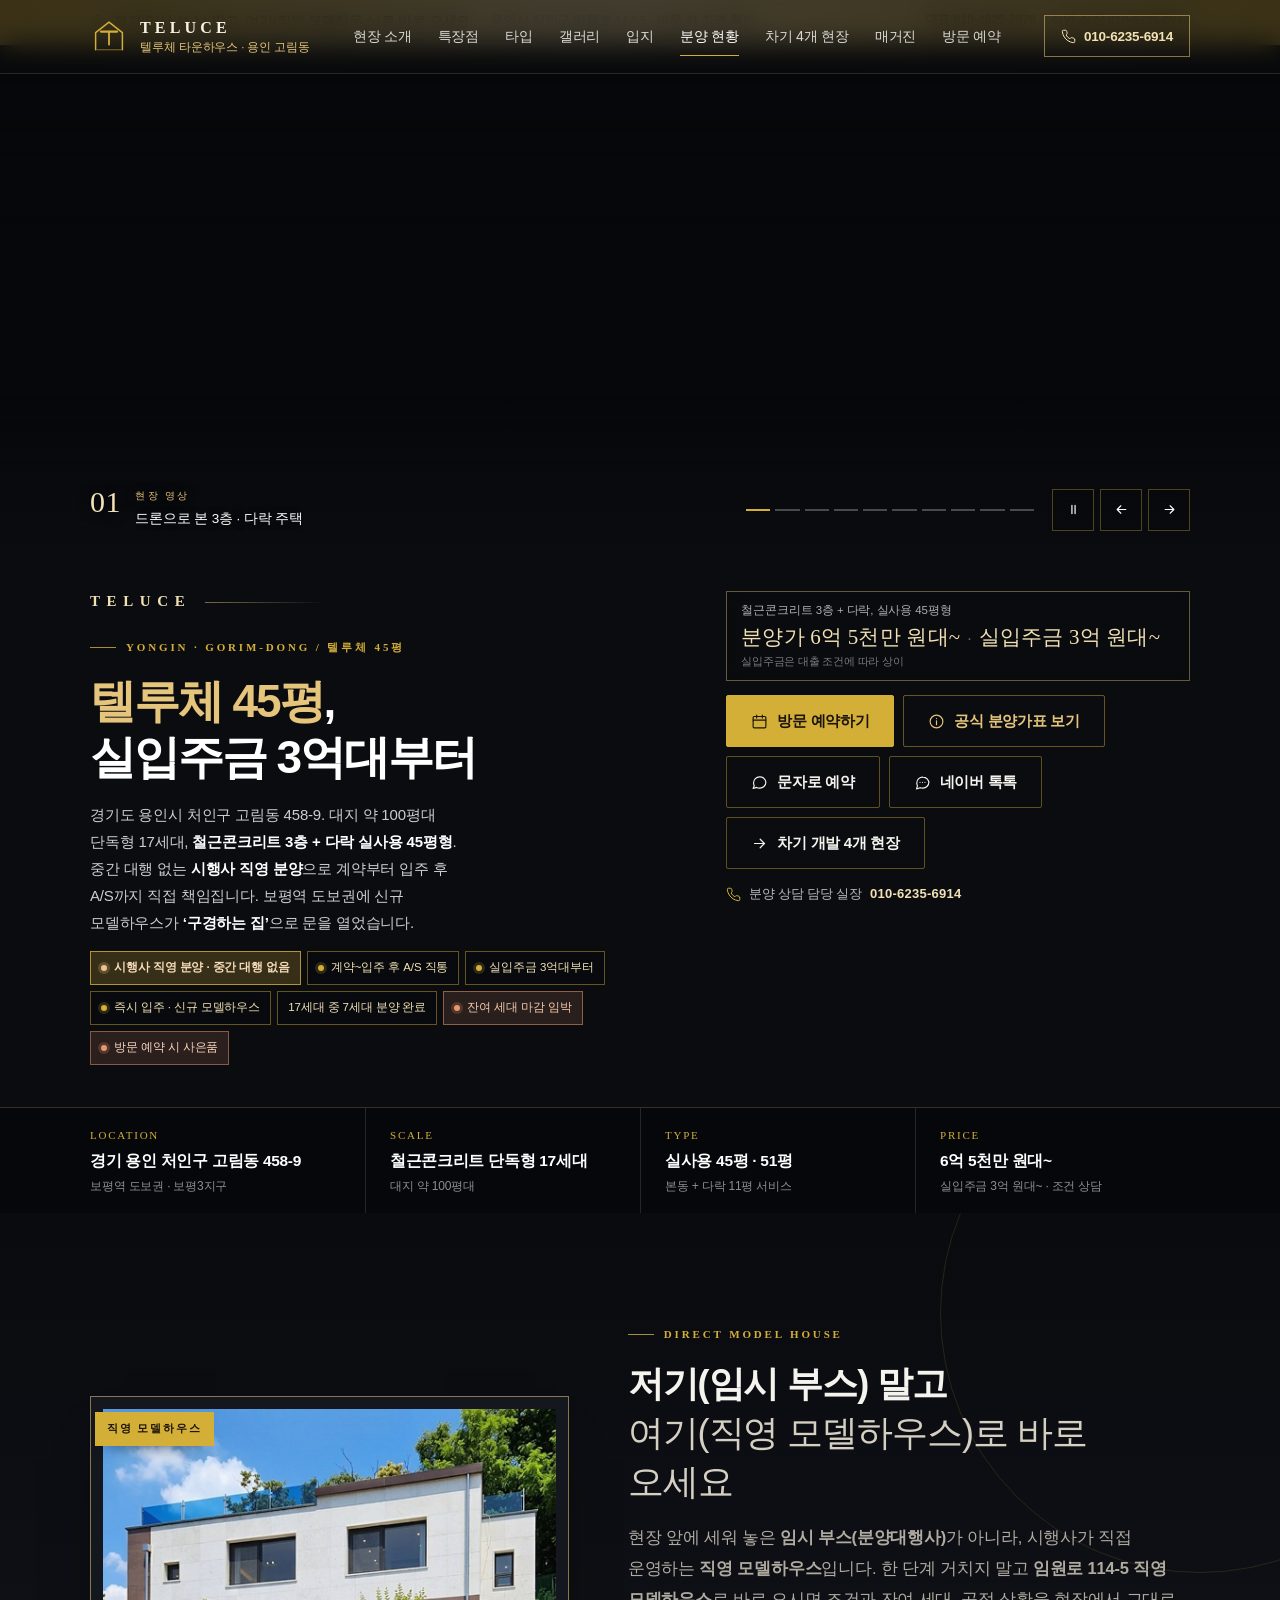
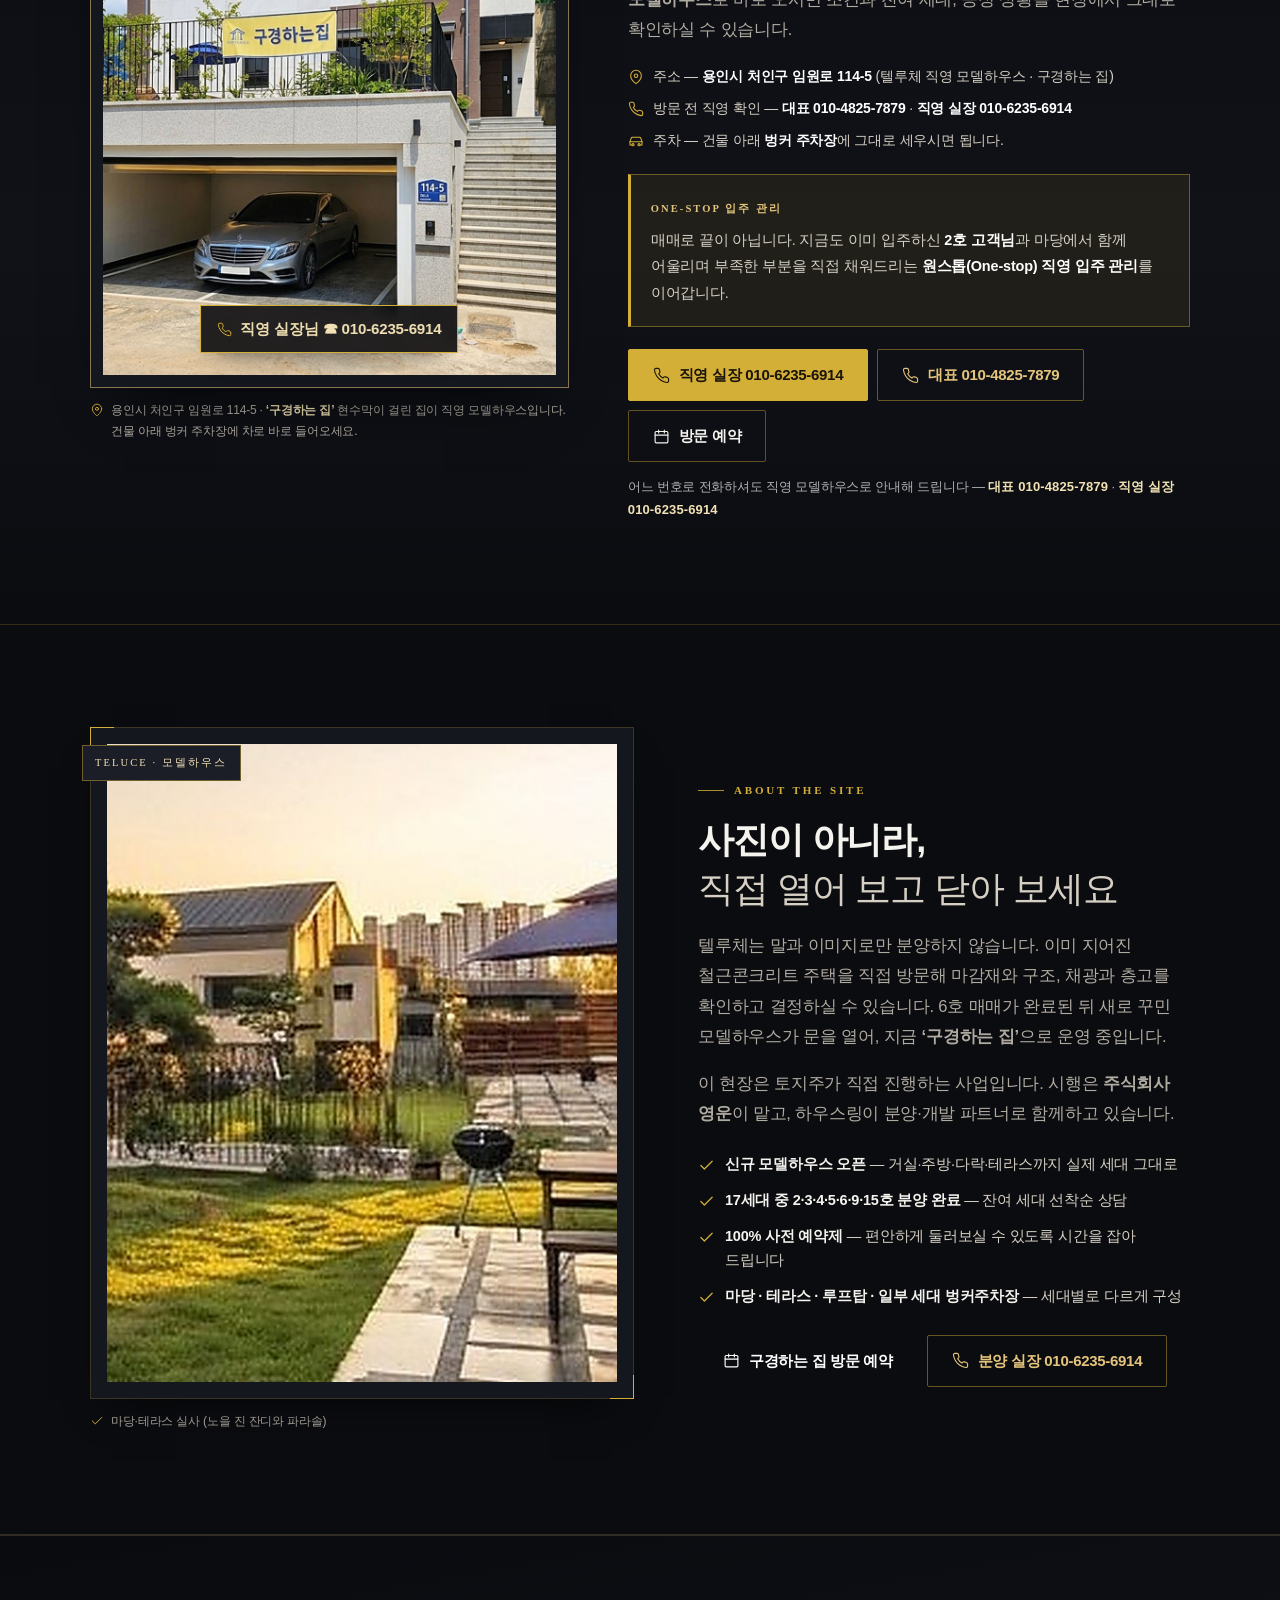
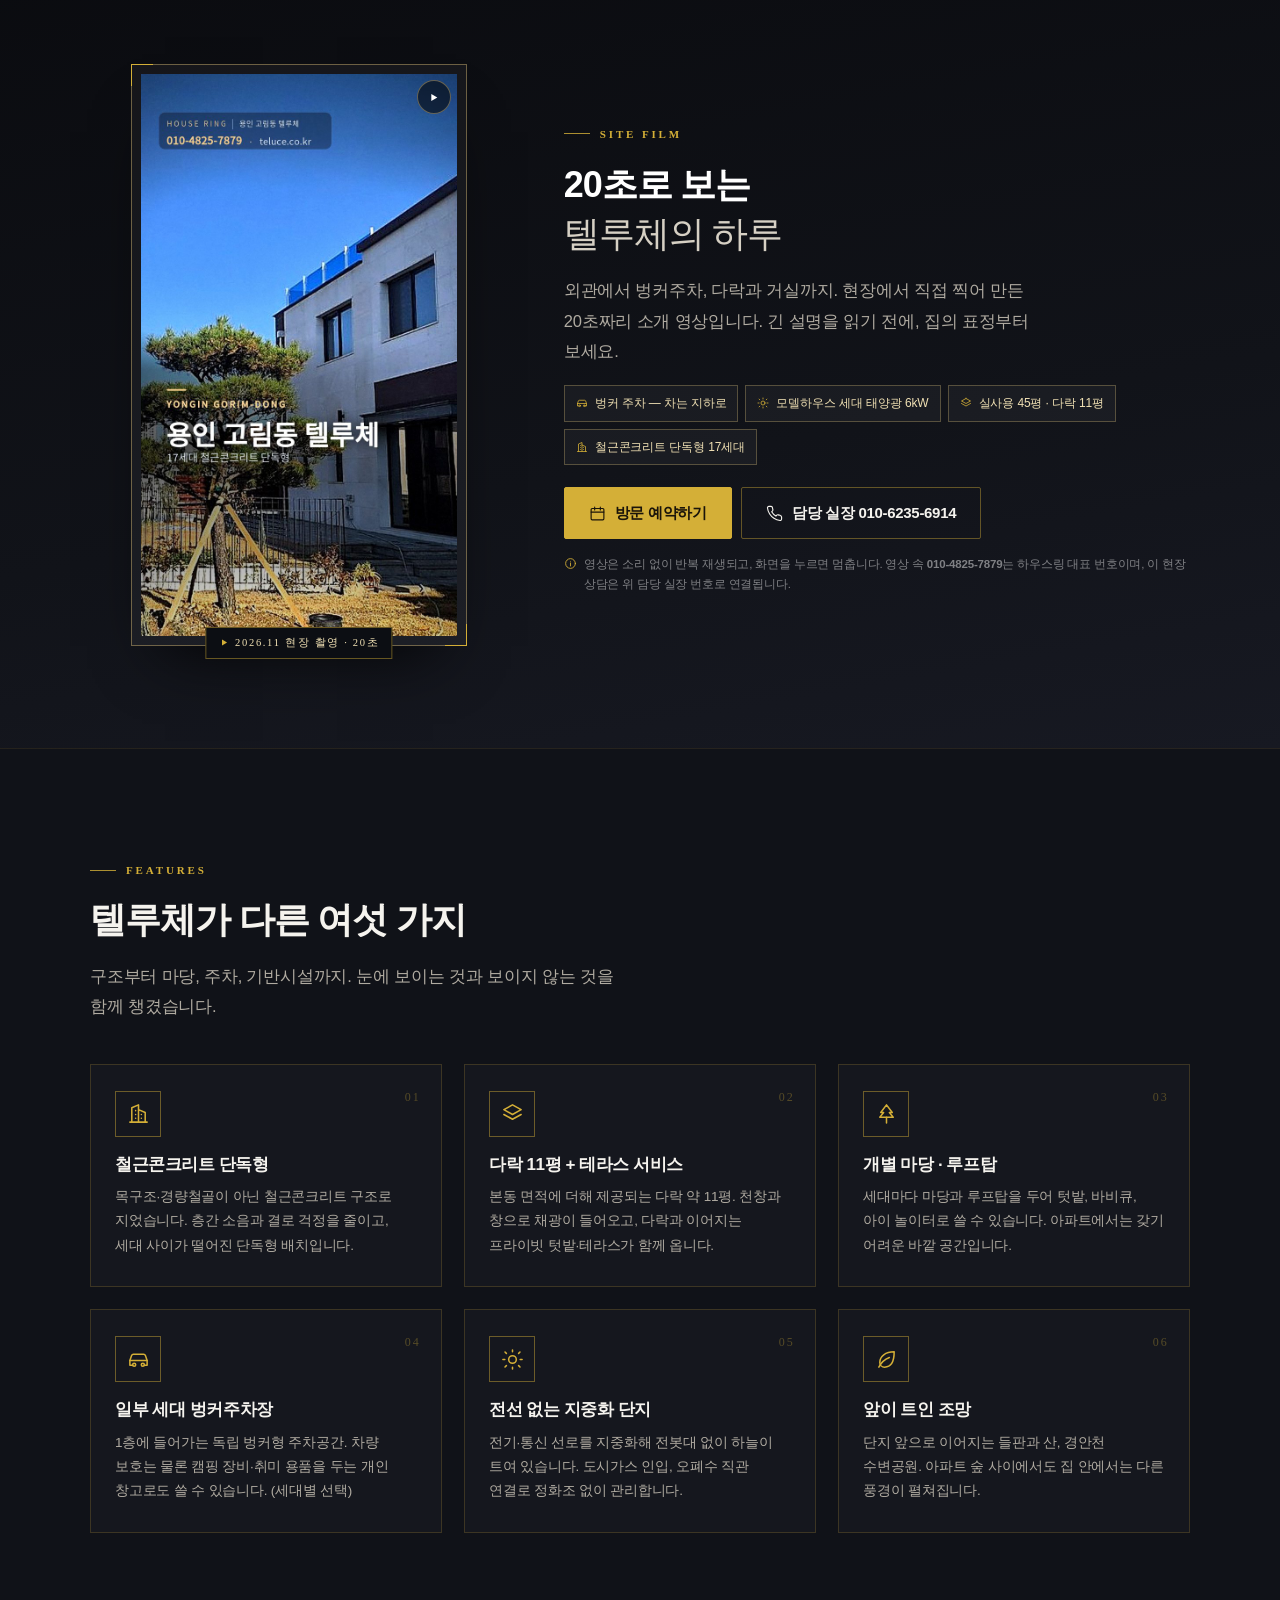
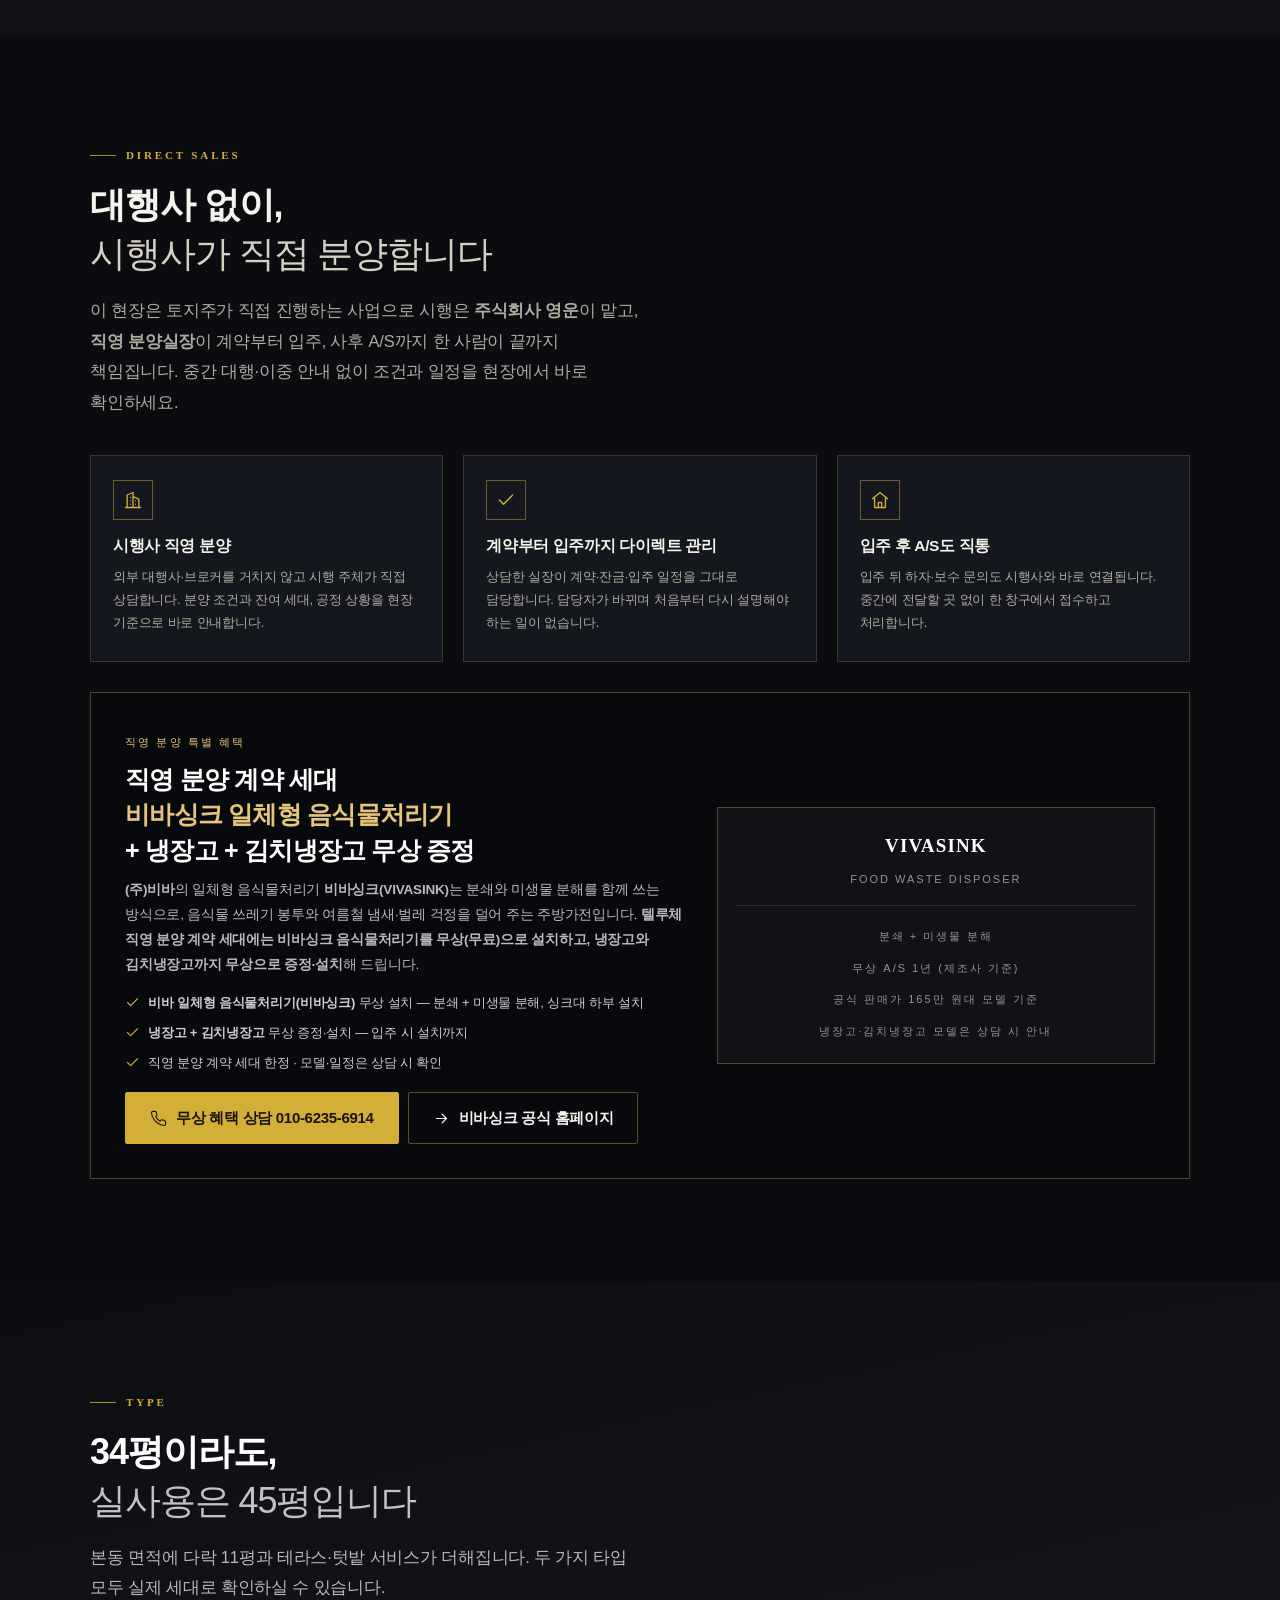
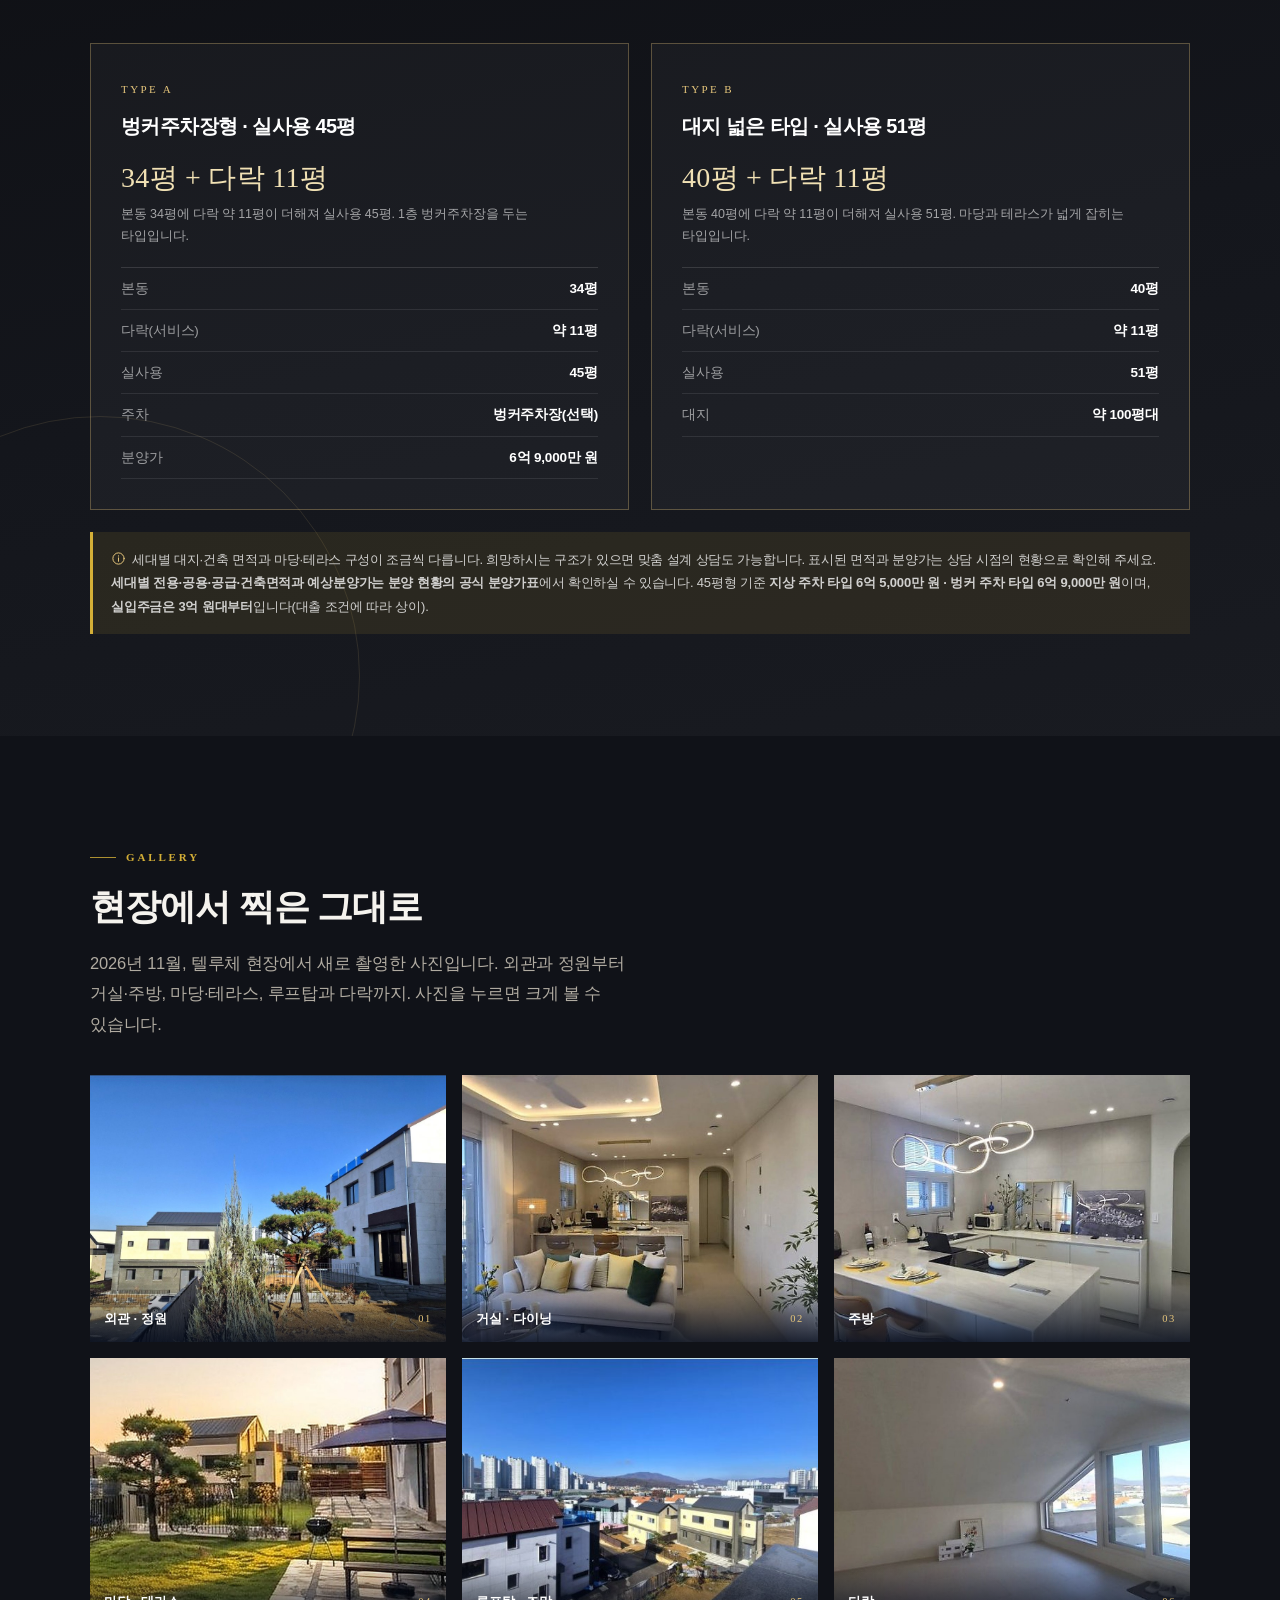
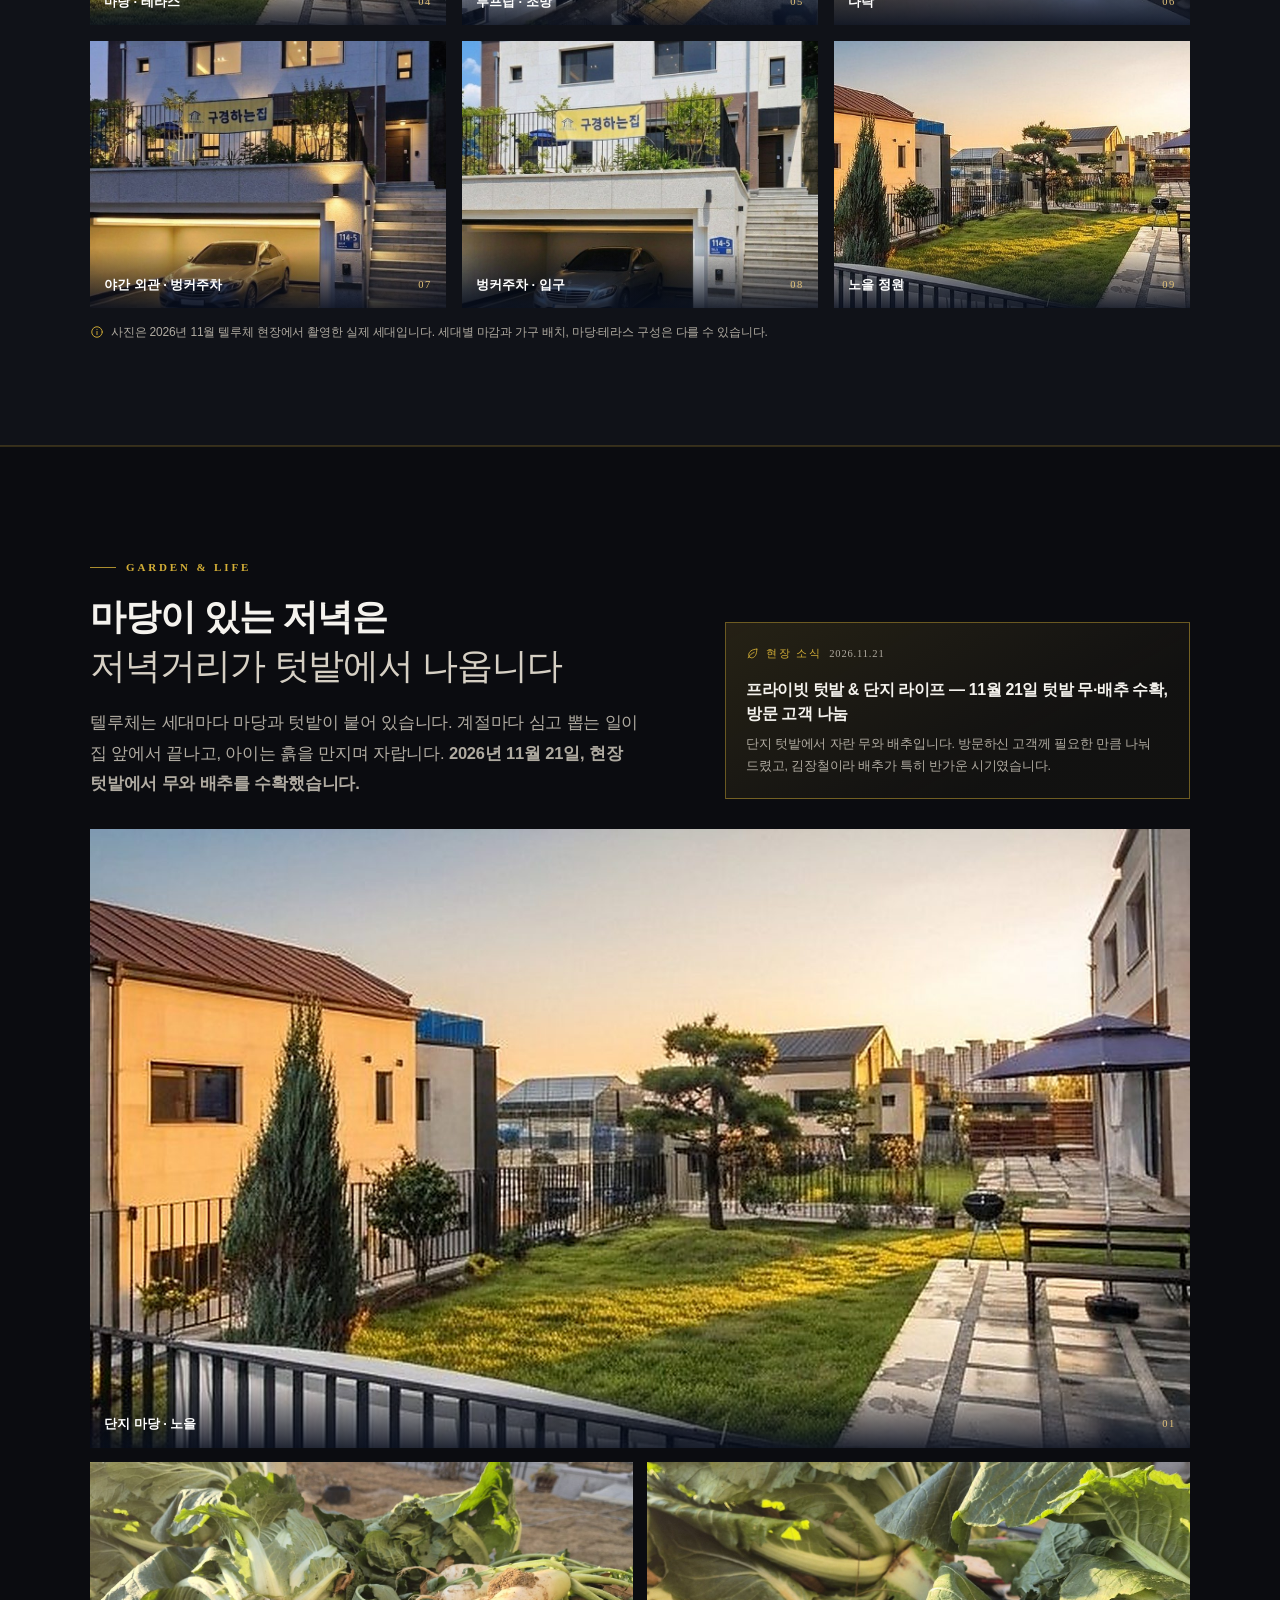
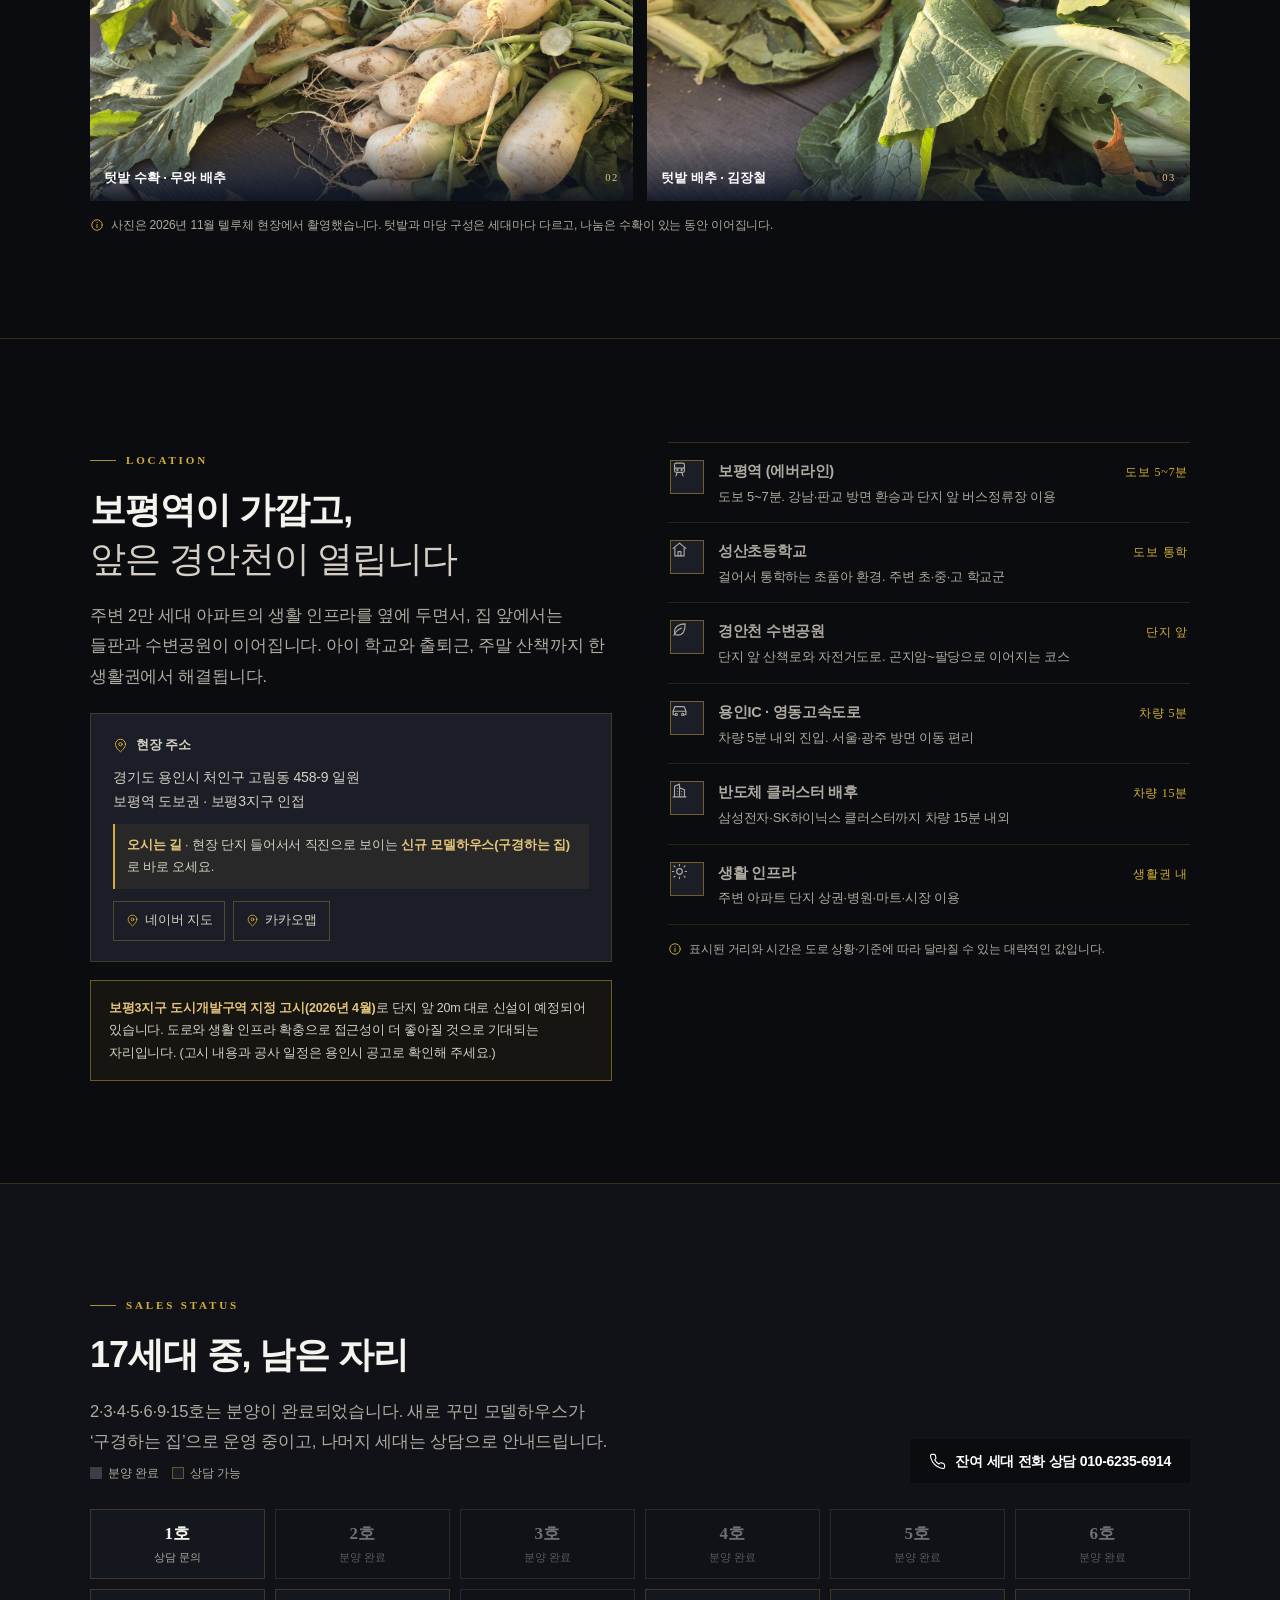
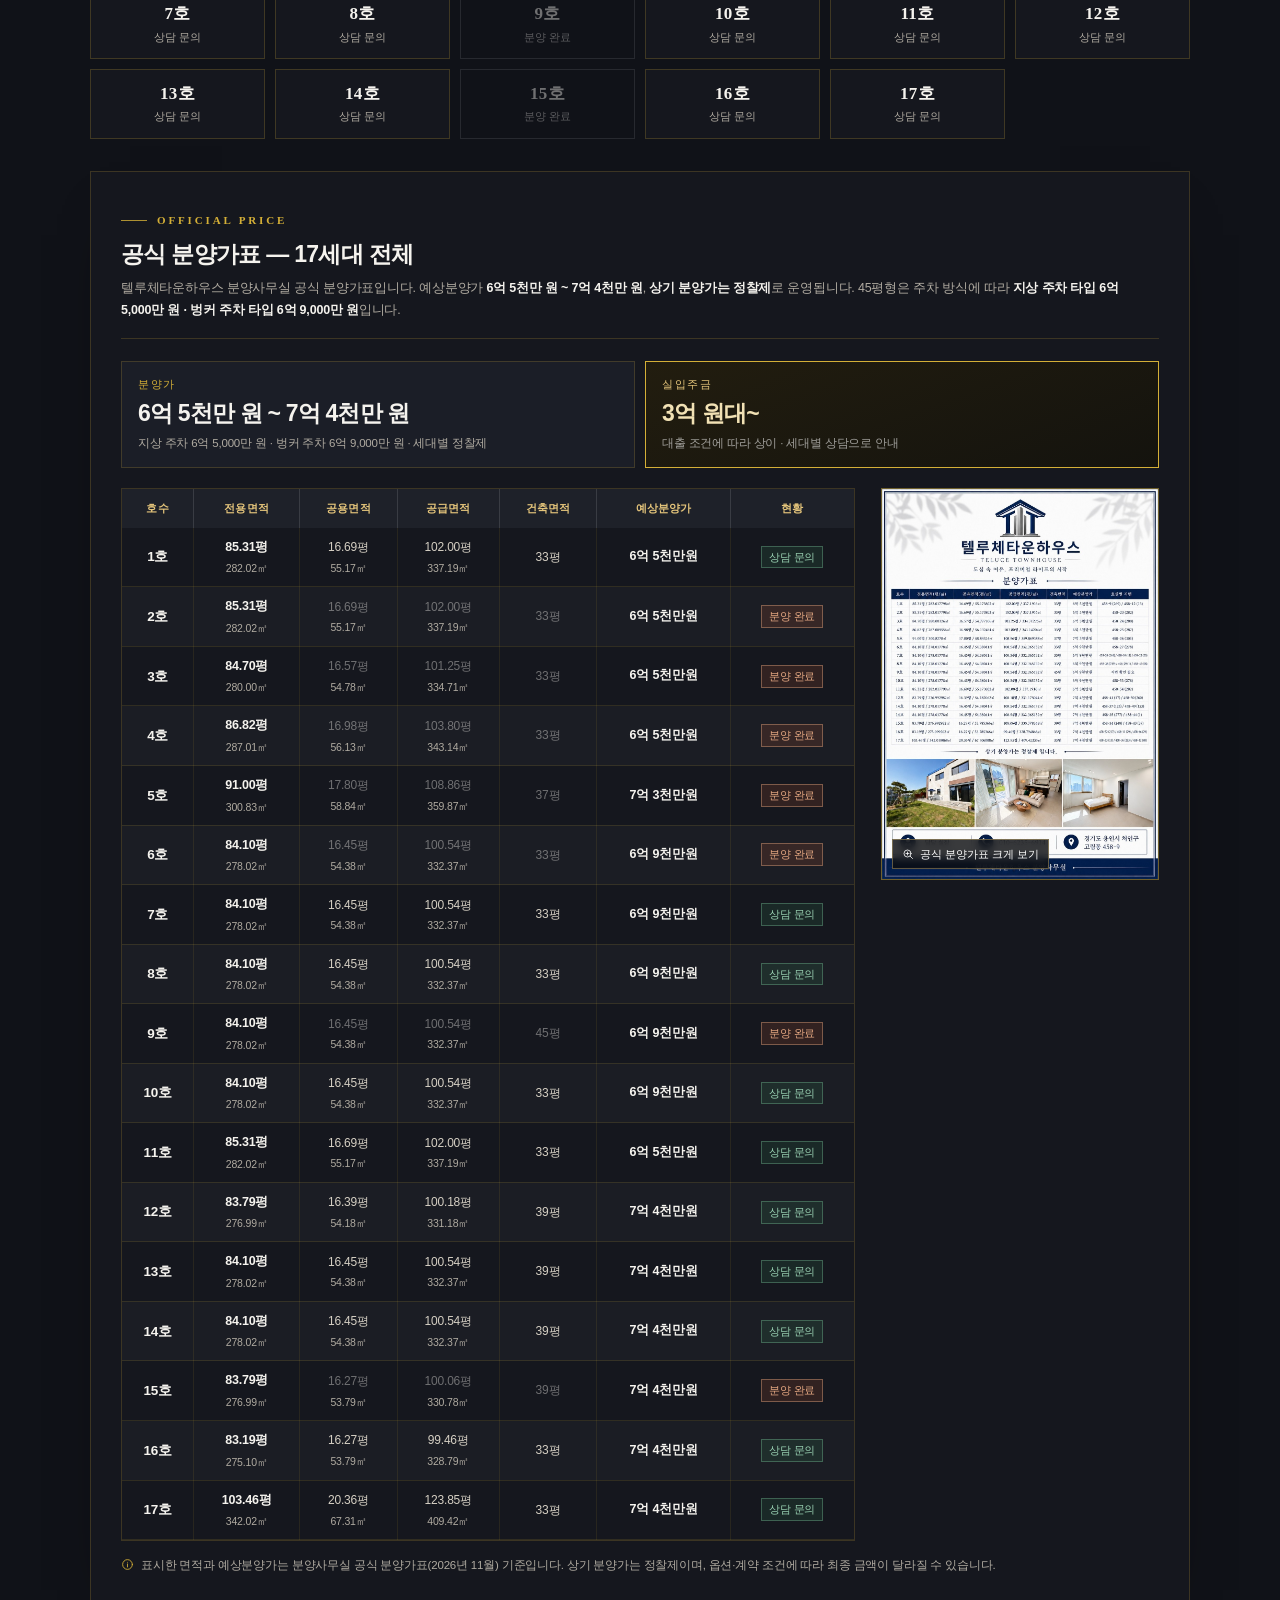
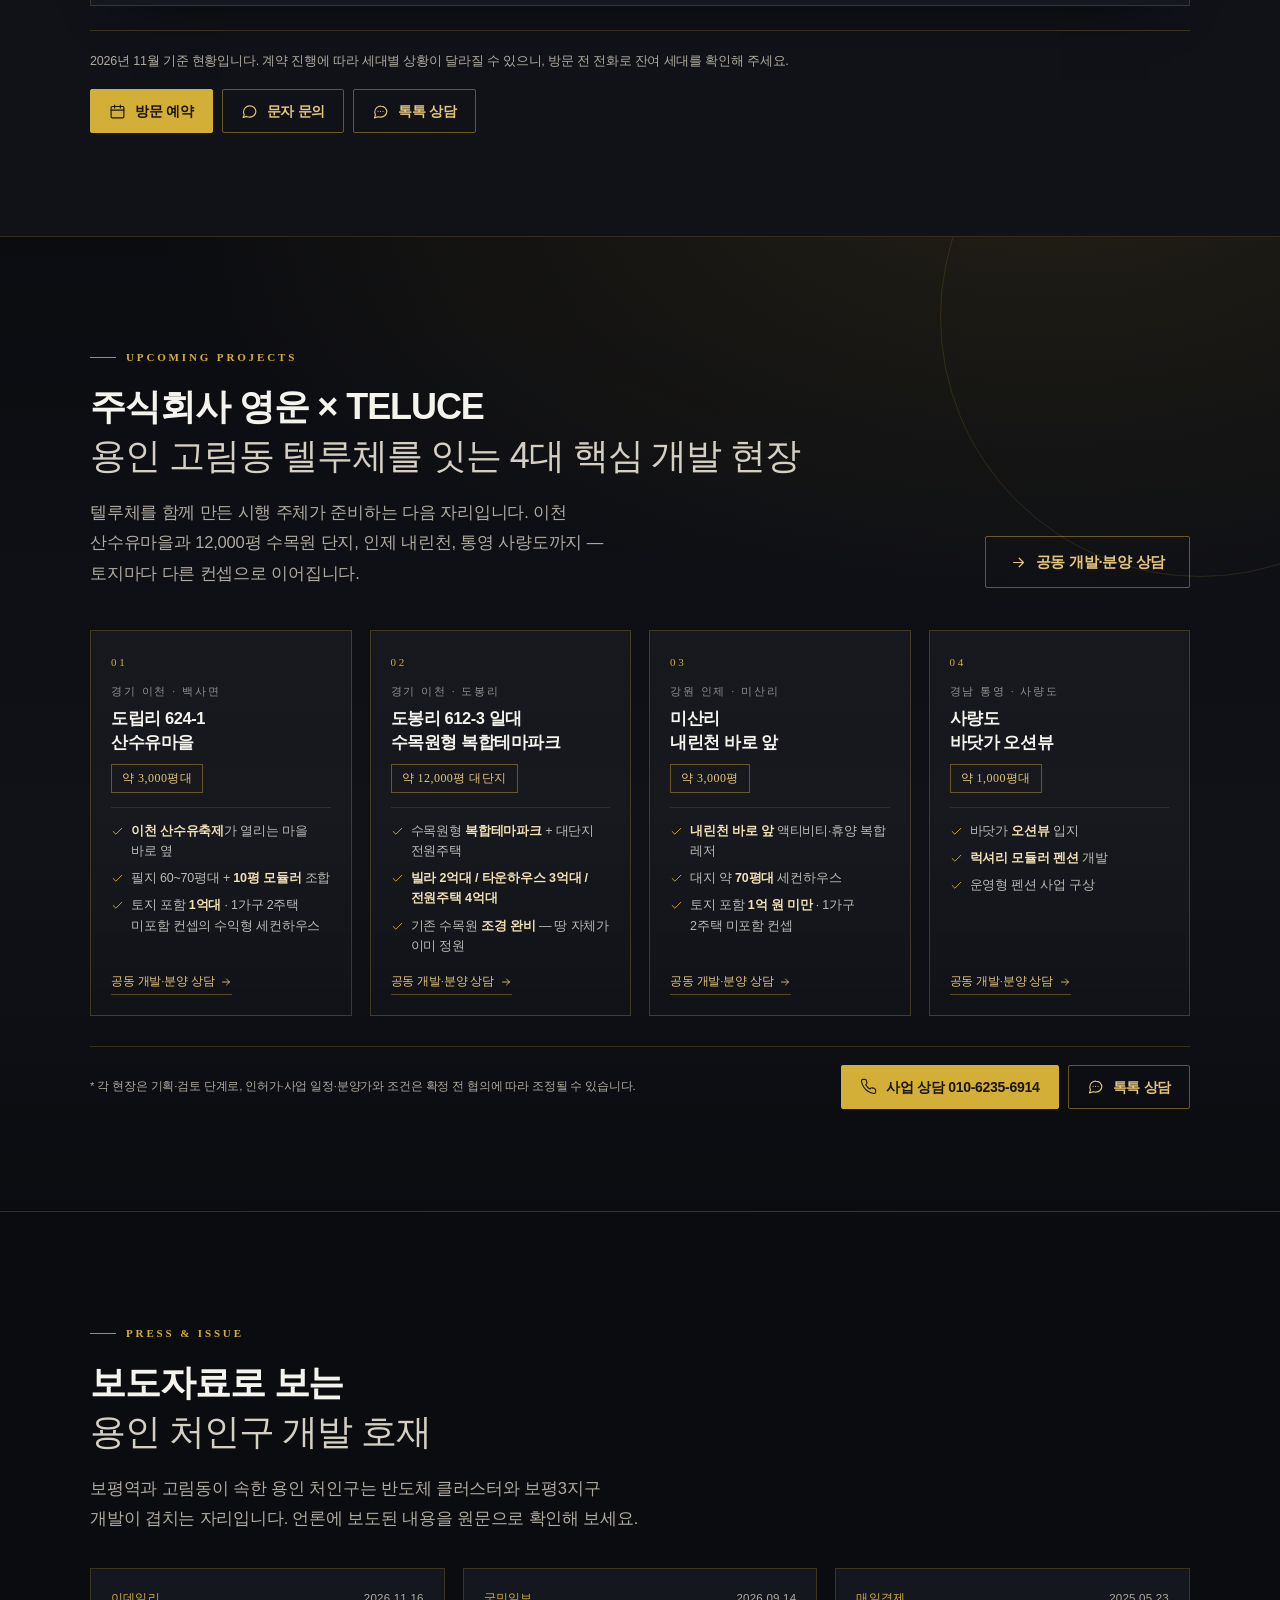
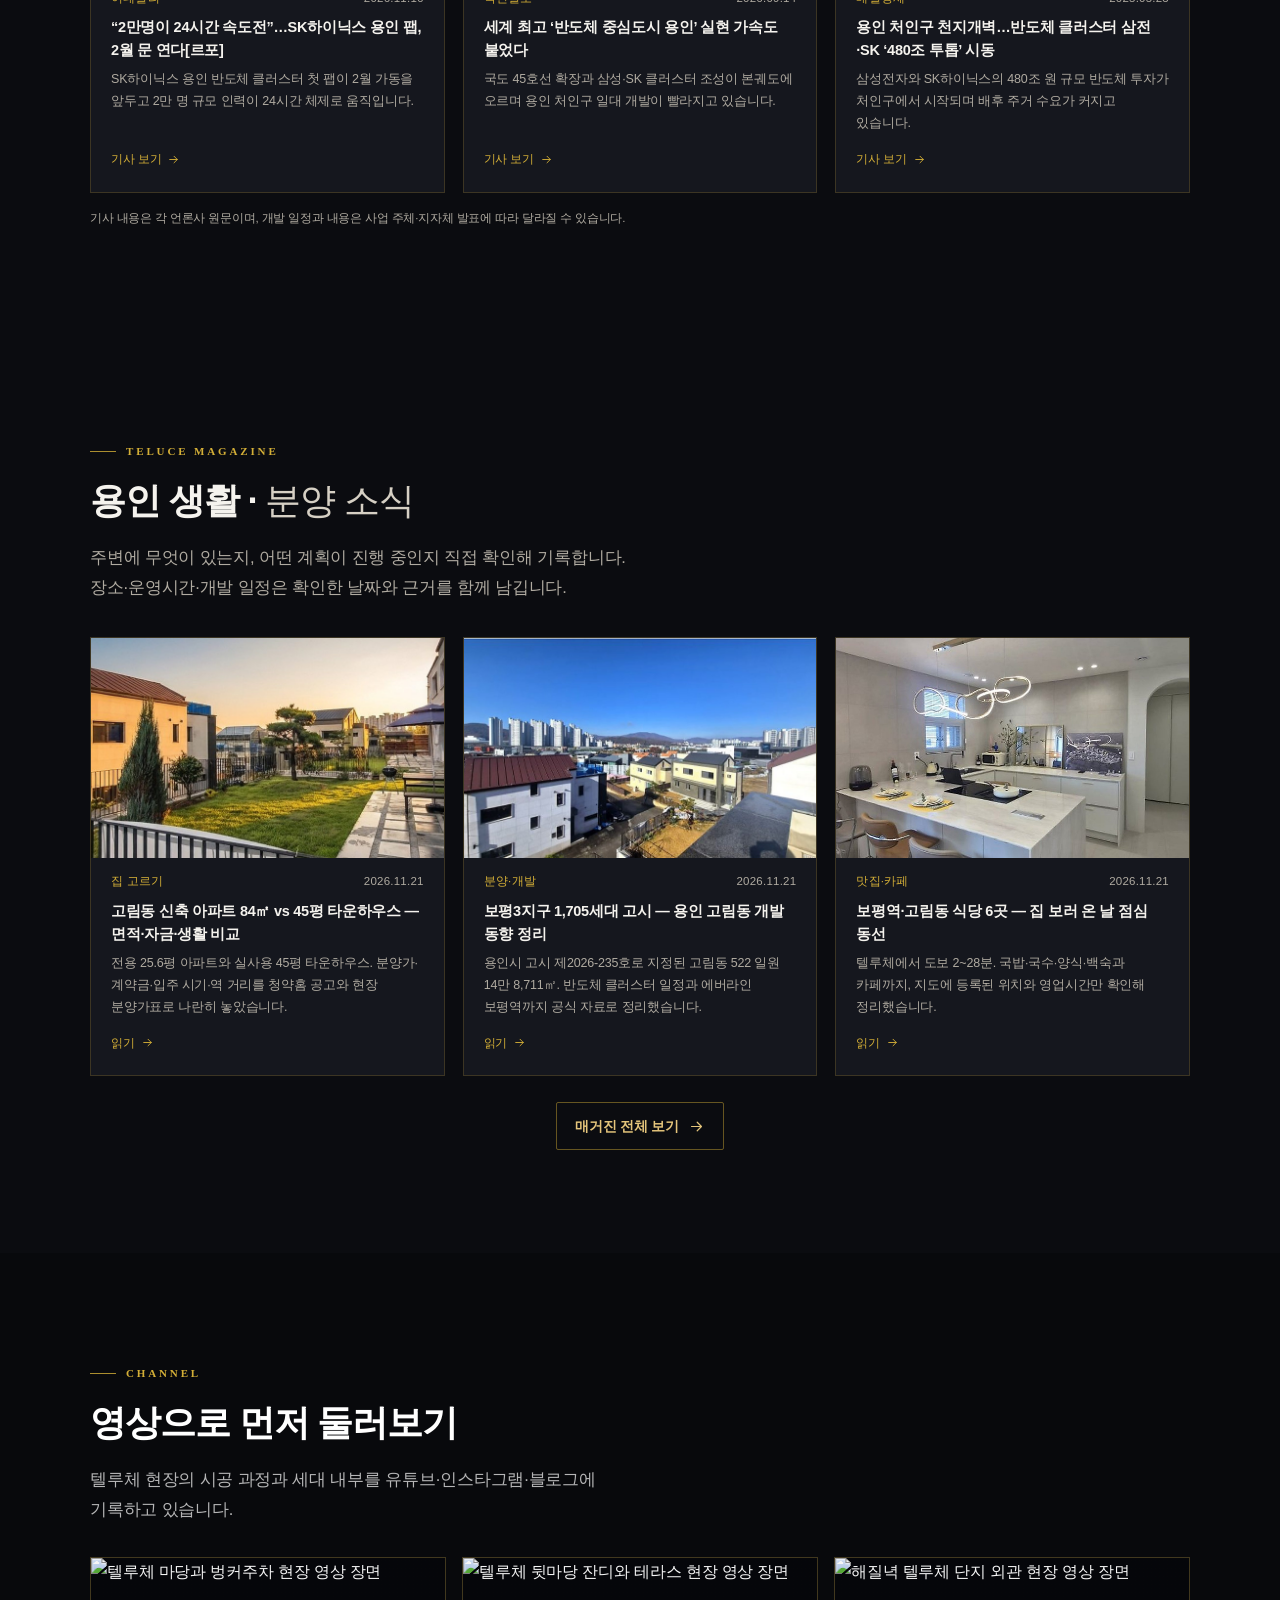
==== index.html @ 48323e5e "메인 상단: 직영 모델하우스(구경하는 집) 안내 — 임시 부스 아닌 직영으로 바로 오세요 + 원스톱 입주 관리, 실사 사진·두 번호(대표 010-4825-7879·직영 실장 010" ====
<!DOCTYPE html>
<html lang="ko">
<head>
<meta charset="utf-8">
<!-- Google Analytics 4 (gtag.js) -->
<script async src="https://www.googletagmanager.com/gtag/js?id=G-Z2Y8HTVHH5"></script>
<script>
  window.dataLayer = window.dataLayer || [];
  function gtag(){dataLayer.push(arguments);}
  gtag('js', new Date());
  gtag('config', 'G-Z2Y8HTVHH5');
</script>
<meta name="viewport" content="width=device-width, initial-scale=1">
<title>텔루체 45평 · 실입주금 3억대부터 | 용인 타운하우스 TELUCE</title>
<meta name="description" content="대지 100평대 철근콘크리트 3층+다락 · 분양가 6억 5천만 원대~ · 시행사 직영 분양. 임시 부스(분양대행사)가 아닌 직영 모델하우스(용인시 처인구 임원로 114-5, 구경하는 집)로 바로 오세요. 대표 010-4825-7879 · 직영 실장 010-6235-6914.">
<meta name="theme-color" content="#14213D">
<meta property="og:type" content="website">
<meta property="og:site_name" content="텔루체 타운하우스 TELUCE">
<meta property="og:locale" content="ko_KR">
<meta name="keywords" content="텔루체, 텔루체 타운하우스, 용인 텔루체, 용인 고림동 타운하우스, 고림동 타운하우스, 용인 타운하우스 분양, TELUCE">
<meta name="robots" content="index, follow">
<link rel="canonical" href="https://teluce.co.kr/">
<link rel="alternate" type="application/rss+xml" title="텔루체 매거진 RSS" href="https://teluce.co.kr/rss.xml">
<meta name="naver-site-verification" content="5d6aff7ee1b008df26bd48195b0c70d66116231a" />
<meta name="google-site-verification" content="Yj5bsX9Ekm3zwySNsHCqjgDZX4qoFBhSkTSWzGu1gZM" />
<meta property="og:url" content="https://teluce.co.kr/">
<meta property="og:title" content="텔루체 45평 · 실입주금 3억대부터 | 용인 타운하우스 TELUCE">
<meta property="og:description" content="대지 100평대 철근콘크리트 3층+다락 · 분양가 6억 5천만 원대~ · 시행사 직영 분양">
<meta property="og:image" content="https://teluce.co.kr/assets/og-teluce.jpg">
<meta property="og:image:width" content="1200">
<meta property="og:image:height" content="630">
<meta property="og:image:type" content="image/jpeg">
<meta property="og:image:alt" content="텔루체 45평 · 실입주금 3억대부터 | 용인 타운하우스 TELUCE">
<meta name="twitter:card" content="summary_large_image">
<meta name="twitter:title" content="텔루체 45평 · 실입주금 3억대부터 | 용인 타운하우스 TELUCE">
<meta name="twitter:description" content="대지 100평대 철근콘크리트 3층+다락 · 분양가 6억 5천만 원대~ · 시행사 직영 분양">
<meta name="twitter:image" content="https://teluce.co.kr/assets/og-teluce.jpg">

<link rel="icon" type="image/svg+xml" href="assets/favicon-teluce.svg">
<script type="application/ld+json">
{
  "@context": "https://schema.org",
  "@type": "ApartmentComplex",
  "name": "텔루체 45평 · 실입주금 3억대부터 | 용인 타운하우스 TELUCE",
  "alternateName": "텔루체 타운하우스 (TELUCE)",
  "description": "경기도 용인시 처인구 고림동 458-9 일원, 철근콘크리트 단독형 17세대 타운하우스. 텔루체 분양 상담.",
  "url": "https://teluce.co.kr/",
  "image": "https://teluce.co.kr/assets/og-teluce.jpg",
  "telephone": "+82-10-6235-6914",
  "sameAs": [
    "https://www.youtube.com/channel/UCKnVgPLCCxq4bYGz_bbiJZg",
    "https://www.youtube.com/channel/UCK6nJl5qJ906ED_bkiESrlQ",
    "https://www.instagram.com/pajucountry_house/",
    "https://blog.naver.com/teluceyongin"
  ],
  "address": {
    "@type": "PostalAddress",
    "streetAddress": "고림동 458-9",
    "addressLocality": "용인시 처인구",
    "addressRegion": "경기도",
    "addressCountry": "KR"
  },
  "geo": {
    "@type": "GeoCoordinates",
    "latitude": 37.2573036,
    "longitude": 127.2241865
  }
}
</script>
<script>document.documentElement.classList.add('js');</script>
<style>
*,*::before,*::after{box-sizing:border-box}
:root{
  --navy:#0B0C10;
  --navy-900:#08090C;
  --navy-800:#12141A;
  --navy-700:#1A1D25;
  --gold:#D4AF37;
  --gold-soft:#E5C57B;
  --gold-pale:#F1E1B4;
  --cream:#0B0C10;
  --cream-2:#101218;
  --ink:#F5F3EE;
  --ink-2:#D6D0C4;
  --muted:#B0ABA1;
  --line:rgba(212,175,55,.20);
  --line-gold:rgba(212,175,55,.45);
  --card:#15171E;
  --card-2:#1B1E27;
  --ff:-apple-system,BlinkMacSystemFont,"Apple SD Gothic Neo","Noto Sans KR","Malgun Gothic",Roboto,"Helvetica Neue",Arial,sans-serif;
  --ff-serif:"Bodoni MT",Didot,"Playfair Display",Georgia,"Times New Roman",serif;
  --shadow-s:0 2px 12px rgba(0,0,0,.45);
  --shadow-m:0 20px 42px -22px rgba(0,0,0,.8);
  --header-h:74px;
  --max:1180px;
}
html{-webkit-text-size-adjust:100%;scroll-behavior:smooth;scroll-padding-top:calc(var(--header-h) + 10px)}
body{margin:0;background:var(--cream);color:var(--ink);font-family:var(--ff);font-size:16px;line-height:1.72;letter-spacing:-.012em;-webkit-font-smoothing:antialiased;word-break:keep-all;overflow-x:hidden}
img{max-width:100%;display:block}
a{color:inherit;text-decoration:none}
button{font:inherit;color:inherit;cursor:pointer}
h1,h2,h3,h4,p{margin:0}
figure{margin:0}
ul{margin:0;padding:0;list-style:none}
:focus-visible{outline:2px solid var(--gold);outline-offset:3px}
::selection{background:var(--gold-pale);color:var(--navy)}
.skip{position:absolute;left:-9999px;top:0;z-index:200;background:var(--navy);color:#fff;padding:12px 18px;font-size:14px}
.skip:focus{left:10px;top:10px}

.wrap{width:100%;max-width:var(--max);margin:0 auto;padding:0 clamp(20px,5vw,40px)}
.section{padding:clamp(60px,8vw,104px) 0;position:relative}
.eyebrow{display:inline-flex;align-items:center;gap:10px;font-size:11px;font-weight:600;letter-spacing:.26em;text-transform:uppercase;color:var(--gold);font-family:var(--ff-serif);margin-bottom:16px}
.eyebrow::before{content:"";width:26px;height:1px;background:currentColor;opacity:.8}
.eyebrow.on-light{color:var(--gold)}
h2.title{font-size:clamp(24px,3.4vw,36px);line-height:1.36;font-weight:700;letter-spacing:-.03em}
.title .thin{font-weight:300;color:var(--ink-2)}
.lead{color:var(--muted);font-size:clamp(15px,1.5vw,16.5px);line-height:1.85;margin-top:16px;max-width:60ch}
.on-dark{color:#fff}
.on-dark .title .thin{color:rgba(255,255,255,.74)}
.on-dark .lead{color:rgba(255,255,255,.7)}

.btn{display:inline-flex;align-items:center;justify-content:center;gap:9px;min-height:52px;padding:0 24px;border-radius:2px;border:1px solid transparent;font-size:15px;font-weight:600;letter-spacing:-.02em;text-align:center;transition:transform .25s,background .25s,color .25s,border-color .25s,box-shadow .25s}
.btn svg{width:17px;height:17px;flex:none}
.btn-gold{background:var(--gold);color:#1A140A;border-color:var(--gold)}
.btn-gold:hover{background:var(--gold-soft);border-color:var(--gold-soft);transform:translateY(-2px);box-shadow:0 12px 24px -14px rgba(212,175,55,.9)}
.btn-navy{background:var(--navy);color:#fff;border-color:var(--navy)}
.btn-navy:hover{background:var(--navy-700);border-color:var(--navy-700);transform:translateY(-2px)}
.btn-ghost{background:transparent;color:#F5F3EE;border-color:rgba(212,175,55,.42)}
.btn-ghost:hover{border-color:var(--gold);color:var(--gold-soft);transform:translateY(-2px)}
.btn-line{background:transparent;color:var(--gold-soft);border-color:rgba(212,175,55,.45)}
.btn-line:hover{border-color:var(--gold);color:#120F07;background:var(--gold);transform:translateY(-2px)}
.btn-sm{min-height:44px;padding:0 18px;font-size:14px}

/* ---------- header ---------- */
.header{position:fixed;inset:0 0 auto 0;z-index:80;height:var(--header-h);display:flex;align-items:center;background:rgba(9,10,13,.74);backdrop-filter:blur(14px);-webkit-backdrop-filter:blur(14px);border-bottom:1px solid rgba(229,197,123,.16);transition:background .3s,height .3s,box-shadow .3s}
.header.is-scrolled{background:rgba(9,10,13,.97);height:66px;box-shadow:0 10px 30px -18px rgba(0,0,0,.7)}
.header .wrap{display:flex;align-items:center;justify-content:space-between;gap:20px}
.brand{display:flex;align-items:center;gap:12px;flex:none;min-width:0}
.brand img{height:38px;width:auto;flex:none;transition:height .3s}
.header.is-scrolled .brand img{height:33px}
.brand-txt{display:flex;flex-direction:column;line-height:1.2;min-width:0}
.brand-mark{width:38px;height:38px;flex:none;display:block;transition:width .3s,height .3s}
.header.is-scrolled .brand-mark{width:33px;height:33px}
.brand-txt b{font-family:var(--ff-serif);font-size:16px;letter-spacing:.26em;color:#F7F2E6;font-weight:600}
.brand-txt i{font-style:normal;font-size:11.5px;letter-spacing:-.01em;color:var(--gold-soft);margin-top:4px;white-space:nowrap;overflow:hidden;text-overflow:ellipsis}
.nav{display:flex;align-items:center;gap:2px}
.nav a{position:relative;padding:10px 12px;font-size:14px;font-weight:500;color:rgba(255,255,255,.82);transition:color .2s}
.nav a::after{content:"";position:absolute;left:12px;right:12px;bottom:3px;height:1px;background:var(--gold);transform:scaleX(0);transform-origin:left;transition:transform .3s}
.nav a:hover,.nav a.active{color:#fff}
.nav a:hover::after,.nav a.active::after{transform:scaleX(1)}
.header-actions{display:flex;align-items:center;gap:8px;flex:none}
.header-home{display:inline-flex;align-items:center;gap:6px;height:40px;padding:0 12px;font-size:12.5px;color:rgba(255,255,255,.72);border:1px solid rgba(255,255,255,.2)}
.header-home:hover{color:#fff;border-color:rgba(229,197,123,.6)}
.header-home svg{width:13px;height:13px}
.header-phone{display:inline-flex;align-items:center;gap:8px;height:42px;padding:0 16px;border:1px solid rgba(229,197,123,.55);color:var(--gold-pale);font-size:13.5px;font-weight:600;transition:.25s}
.header-phone svg{width:15px;height:15px}
.header-phone:hover{background:var(--gold);color:#1A140A;border-color:var(--gold)}
.burger{display:none;width:42px;height:42px;border:1px solid rgba(255,255,255,.28);background:transparent;align-items:center;justify-content:center;flex:none}
.burger span{display:block;width:17px;height:1.5px;background:#fff;position:relative;transition:transform .3s,opacity .2s}
.burger span::before,.burger span::after{content:"";position:absolute;left:0;width:17px;height:1.5px;background:#fff;transition:transform .3s}
.burger span::before{top:-6px}.burger span::after{top:6px}
.burger[aria-expanded="true"] span{transform:rotate(45deg)}
.burger[aria-expanded="true"] span::before{transform:translateY(6px) rotate(-90deg)}
.burger[aria-expanded="true"] span::after{opacity:0}
.mobile-nav{position:fixed;top:var(--header-h);left:0;right:0;z-index:79;background:#0A0B0E;border-bottom:1px solid rgba(229,197,123,.2);padding:8px clamp(20px,5vw,40px) 20px;transform:translateY(-12px);opacity:0;visibility:hidden;transition:.28s}
.mobile-nav.open{transform:none;opacity:1;visibility:visible}
.mobile-nav a{display:flex;align-items:center;justify-content:space-between;padding:14px 2px;color:#fff;font-size:15.5px;border-bottom:1px solid rgba(255,255,255,.09)}
.mobile-nav a span{color:var(--gold-soft);font-size:11.5px;letter-spacing:.16em;font-family:var(--ff-serif)}
.mobile-nav .btn{margin-top:14px;justify-content:center;border-bottom:0;padding:0 16px;gap:8px;min-height:48px}

/* ---------- hero ---------- */
/* 2026-11-19: 상단은 영상만(글자 없이) → 제목·가격·CTA는 영상 아래 */
.hero{position:relative;display:block;padding:0;background:var(--cream);color:#fff}
.hero-top{position:relative;width:100%;height:clamp(360px,56vh,620px);overflow:hidden;background:#06070A;isolation:isolate}
.hero-media{position:absolute;inset:0;z-index:0;overflow:hidden;background:#06070A}
.hero-video{position:absolute;inset:0;width:100%;height:100%;object-fit:cover;object-position:50% 50%;display:block}
.hero-shot{position:absolute;inset:0;opacity:0;transition:opacity 1.35s cubic-bezier(.4,0,.2,1);pointer-events:none;will-change:opacity}
.hero-shot.is-on{opacity:1}
.hero-shot img{width:100%;height:100%;object-fit:cover;object-position:50% 50%;transform:scale(1.02);backface-visibility:hidden}
.hero-shot.is-on img{animation:heroZoomA 7.4s cubic-bezier(.25,.55,.35,1) forwards}
.hero-shot[data-kb="b"].is-on img{animation-name:heroZoomB}
.hero-shot[data-kb="c"].is-on img{animation-name:heroZoomC}
@keyframes heroZoomA{from{transform:scale(1.02) translate3d(0,0,0)}to{transform:scale(1.13) translate3d(-1.6%,-1.1%,0)}}
@keyframes heroZoomB{from{transform:scale(1.14) translate3d(1.4%,1%,0)}to{transform:scale(1.03) translate3d(0,0,0)}}
@keyframes heroZoomC{from{transform:scale(1.06) translate3d(-1.3%,.6%,0)}to{transform:scale(1.16) translate3d(1.1%,-1%,0)}}
/* 영상 위에는 글자를 얹지 않는다 — 헤더 가독용 상단 veil + 아래로 갈수록 페이지 바탕색으로 */
.hero-veil{position:absolute;inset:0;z-index:1;pointer-events:none;background:linear-gradient(180deg,rgba(6,7,10,.88) 0%,rgba(6,7,10,.52) 9%,rgba(6,7,10,.14) 22%,rgba(6,7,10,0) 36%),linear-gradient(0deg,rgba(11,12,16,.98) 0%,rgba(11,12,16,.8) 7%,rgba(11,12,16,0) 30%)}
.hero-inner{position:relative;z-index:2;display:grid;grid-template-columns:minmax(0,1.12fr) minmax(0,.88fr);align-items:start;gap:clamp(22px,3.6vw,54px);width:100%;max-width:var(--max);margin:0 auto;padding:clamp(26px,3.2vw,44px) clamp(20px,5vw,40px) clamp(26px,3.4vw,42px)}
.hero-copy{max-width:660px;padding:0;text-shadow:none}
.hero-wordmark{display:flex;align-items:center;gap:14px;font-family:var(--ff-serif);font-size:clamp(13px,1.25vw,15px);font-weight:600;letter-spacing:.44em;color:var(--gold-pale);text-transform:uppercase;margin-bottom:14px}
.hero-wordmark::after{content:"";flex:1;height:1px;max-width:120px;background:linear-gradient(90deg,rgba(229,197,123,.5),rgba(229,197,123,0))}
.hero-side{display:flex;flex-direction:column;gap:14px;min-width:0;padding-top:2px}
.hero-side .hero-punch{margin-top:0}
.hero-side .hero-actions{margin-top:0}
.hero-side .hero-tel{margin-top:0}
.hero h1{font-size:clamp(28px,3.9vw,46px);line-height:1.22;font-weight:700;letter-spacing:-.045em;margin:0 0 16px}
.hero h1 em{font-style:normal;color:var(--gold-soft)}
.hero-sub{font-size:clamp(13.5px,1.35vw,15px);line-height:1.8;color:rgba(255,255,255,.8);max-width:46ch}
.hero-sub b{color:#fff;font-weight:600}
.hero-badges{display:flex;flex-wrap:wrap;gap:6px;margin-top:15px}
.hero-badge{display:inline-flex;align-items:center;gap:7px;padding:6px 10px;border:1px solid var(--line-gold);background:rgba(9,10,13,.55);font-size:11.5px;color:var(--gold-pale);letter-spacing:-.01em;backdrop-filter:blur(6px);-webkit-backdrop-filter:blur(6px)}
.hero-badge .dot{width:6px;height:6px;border-radius:50%;background:var(--gold);box-shadow:0 0 0 3px rgba(212,175,55,.18)}
.hero-actions{display:flex;flex-wrap:wrap;gap:9px;margin-top:20px}
.hero-tel{display:inline-flex;align-items:center;gap:8px;margin-top:12px;font-size:13px;color:rgba(255,255,255,.72)}
.hero-tel svg{width:15px;height:15px;color:var(--gold)}
.hero-tel b{color:var(--gold-pale);font-weight:600;letter-spacing:.02em}
.hero-tel:hover b{color:#fff}
.bk-phone{font-size:12px;color:var(--muted);text-align:center;margin-top:12px;line-height:1.7}
.bk-phone a{color:var(--gold);font-weight:600;border-bottom:1px solid var(--line-gold);padding-bottom:1px}
.sm-tag{font-size:11px;color:rgba(255,255,255,.42)}
/* ---------- direct / viva / news ---------- */
.hero-punch{display:block;margin-top:14px;padding:9px 14px 10px;border:1px solid rgba(229,197,123,.42);background:rgba(9,10,13,.5);backdrop-filter:blur(6px);-webkit-backdrop-filter:blur(6px)}
.hero-punch .hp-label{display:block;font-size:11.5px;color:rgba(255,255,255,.68);letter-spacing:-.01em}
.hero-punch .hp-row{display:flex;align-items:baseline;flex-wrap:wrap;gap:7px;margin-top:3px;line-height:1.24}
.hero-punch b{font-family:var(--ff-serif);font-size:clamp(16.5px,1.85vw,21px);font-weight:400;color:var(--gold-pale);letter-spacing:.01em}
.hero-punch .hp-key{color:var(--gold-pale)}
.hero-punch .hp-dot{color:rgba(255,255,255,.38)}
.hero-punch .hp-note{display:block;font-size:10.5px;color:rgba(255,255,255,.46);margin-top:2px}
.hero-badge.is-urgent{border-color:rgba(226,150,110,.55);background:rgba(226,150,110,.14);color:#F4CBAF}
.hero-badge.is-urgent .dot{background:#E8966E;box-shadow:0 0 0 3px rgba(232,150,110,.2)}
.hero-badge.is-gift{border-color:rgba(226,150,110,.5);background:rgba(226,150,110,.15);color:#F7D6BE}
.hero-badge.is-gift .dot{background:#E8966E;box-shadow:0 0 0 3px rgba(232,150,110,.2)}
.hero-badge.is-key{border-color:rgba(212,175,55,.8);background:rgba(212,175,55,.22);color:#F8DDBA;font-weight:600}
.hero-badge.is-key .dot{background:#F0C38A;box-shadow:0 0 0 3px rgba(240,195,138,.22)}
.talk-note{display:flex;align-items:flex-start;gap:9px;margin-top:14px;padding:12px 14px;border:1px solid var(--line-gold);background:rgba(212,175,55,.08);font-size:12.5px;line-height:1.7;color:var(--ink-2)}
.dark .talk-note,.on-dark .talk-note{border-color:rgba(229,197,123,.34);background:rgba(212,175,55,.1);color:rgba(255,255,255,.78)}
.talk-note svg{width:15px;height:15px;flex:none;margin-top:2px;color:var(--gold)}
.direct{background:var(--cream)}
.direct-grid{display:grid;grid-template-columns:repeat(3,1fr);gap:clamp(12px,1.8vw,20px);margin-top:clamp(24px,3.4vw,38px)}
.dcard{background:var(--card);border:1px solid var(--line);padding:24px 22px 26px;position:relative}
.dcard .ic{width:40px;height:40px;display:flex;align-items:center;justify-content:center;border:1px solid var(--line-gold);color:var(--gold);margin-bottom:14px}
.dcard .ic svg{width:20px;height:20px}
.dcard h3{font-size:15.5px;font-weight:700;letter-spacing:-.025em;margin-bottom:7px;line-height:1.5}
.dcard p{font-size:13px;line-height:1.8;color:var(--muted)}
.viva{display:grid;grid-template-columns:1.12fr .88fr;gap:clamp(18px,3vw,34px);align-items:center;margin-top:clamp(20px,2.8vw,30px);padding:clamp(22px,3.2vw,34px);background:var(--navy-900);color:#fff;border:1px solid rgba(229,197,123,.32)}
.viva .vtag{display:inline-block;font-family:var(--ff-serif);font-size:11px;letter-spacing:.2em;color:var(--gold-soft);margin-bottom:10px}
.viva h3{font-size:clamp(19px,2.4vw,25px);line-height:1.42;letter-spacing:-.03em;margin-bottom:10px}
.viva h3 em{font-style:normal;color:var(--gold-soft)}
.viva p{font-size:13.5px;line-height:1.85;color:rgba(255,255,255,.72)}
.viva .vlist{display:grid;gap:8px;margin:14px 0 0;font-size:13px;color:rgba(255,255,255,.8)}
.viva .vlist li{display:flex;gap:8px;align-items:flex-start;line-height:1.7}
.viva .vlist svg{width:15px;height:15px;flex:none;margin-top:3px;color:var(--gold)}
.viva-actions{display:flex;flex-wrap:wrap;gap:9px;margin-top:18px}
.viva-visual{border:1px solid rgba(229,197,123,.3);padding:22px 18px;text-align:center;background:rgba(255,255,255,.035)}
.viva-visual b{display:block;font-family:var(--ff-serif);font-size:19px;letter-spacing:.06em;color:#fff}
.viva-visual span{display:block;font-size:11px;color:rgba(255,255,255,.55);letter-spacing:.18em;margin-top:7px}
.viva-visual .vmodel{display:grid;gap:6px;margin-top:16px;padding-top:14px;border-top:1px solid rgba(255,255,255,.12);font-size:11.5px;color:rgba(255,255,255,.5);line-height:1.7}
.news{background:var(--cream)}
.news-grid{display:grid;grid-template-columns:repeat(3,1fr);gap:clamp(11px,1.6vw,18px);margin-top:clamp(22px,3.2vw,34px)}
.ncard{display:flex;flex-direction:column;gap:8px;padding:20px 20px 22px;border:1px solid var(--line);background:var(--card);transition:.25s}
.ncard:hover{border-color:var(--line-gold);transform:translateY(-3px);box-shadow:var(--shadow-m)}
.ncard .press{display:flex;justify-content:space-between;gap:10px;font-size:11.5px;color:var(--gold);letter-spacing:.02em}
.ncard .press time{color:var(--muted);font-variant-numeric:tabular-nums}
.ncard h3{font-size:14.5px;font-weight:600;line-height:1.55;letter-spacing:-.02em;color:var(--ink)}
.ncard p{font-size:12.5px;line-height:1.75;color:var(--muted)}
.ncard .go{margin-top:auto;font-size:12px;color:var(--gold);display:inline-flex;gap:6px;align-items:center;padding-top:6px}
.ncard .go svg{width:13px;height:13px}
.news-note{margin-top:16px;font-size:11.5px;color:var(--muted);line-height:1.7}
.ncard .thumb{margin:-20px -20px 6px;aspect-ratio:16/10;overflow:hidden;background:#0e1015}
.ncard .thumb img{width:100%;height:100%;object-fit:cover;transition:transform .5s}
.ncard:hover .thumb img{transform:scale(1.04)}
.news-more{margin-top:clamp(18px,2.6vw,26px);display:flex;justify-content:center}
.news-more .btn{min-height:48px}
@media (max-width:1080px){.direct-grid,.news-grid{grid-template-columns:repeat(2,1fr)}}
@media (max-width:900px){.direct-grid,.news-grid{grid-template-columns:1fr}.viva{grid-template-columns:1fr}}
/* ---------- hero controls ---------- */
/* 영상 위 하단 캡션·컨트롤 (영상 가운데는 가리지 않는다) */
.hero-bar{position:absolute;left:0;right:0;bottom:0;z-index:3;display:flex;align-items:flex-end;justify-content:space-between;gap:clamp(14px,3vw,28px);width:100%;max-width:var(--max);margin:0 auto;padding:clamp(8px,1.2vw,14px) clamp(20px,5vw,40px) clamp(12px,1.8vw,18px)}
.hero-cap{display:flex;align-items:flex-start;gap:14px;min-width:0;text-shadow:0 1px 12px rgba(0,0,0,.8)}
.hero-idx{font-family:var(--ff-serif);font-size:clamp(23px,2.5vw,30px);line-height:1;color:var(--gold-pale);letter-spacing:.02em;font-variant-numeric:tabular-nums}
.hero-cap small{display:block;font-family:var(--ff-serif);font-size:10px;letter-spacing:.24em;text-transform:uppercase;color:var(--gold-soft)}
.hero-cap b{display:block;font-size:13.5px;font-weight:500;color:#fff;letter-spacing:-.01em;margin-top:3px;white-space:nowrap;overflow:hidden;text-overflow:ellipsis;text-shadow:0 1px 12px rgba(0,0,0,.85)}
.hero-nav{display:flex;align-items:center;gap:clamp(10px,1.8vw,18px);flex:none}
.hero-dots{display:flex;align-items:center;gap:5px}
.hero-dot{position:relative;width:clamp(16px,1.9vw,28px);height:16px;padding:0;border:0;background:transparent;display:block}
.hero-dot::before{content:"";position:absolute;left:0;right:0;top:7px;height:2px;background:rgba(255,255,255,.26);transition:background .3s}
.hero-dot .fill{position:absolute;left:0;top:7px;height:2px;width:100%;background:var(--gold);transform:scaleX(0);transform-origin:left;transition:transform .3s}
.hero-dot.is-done .fill{transform:scaleX(1)}
.hero-dot.is-active .fill{animation:heroFill var(--d,7s) linear forwards}
.hero.is-paused .hero-dot.is-active .fill{animation-play-state:paused}
@keyframes heroFill{from{transform:scaleX(0)}to{transform:scaleX(1)}}
.hero-arrows{display:flex;gap:6px}
.hero-arrow,.hero-toggle{width:42px;height:42px;border:1px solid rgba(212,175,55,.35);background:rgba(9,10,13,.45);backdrop-filter:blur(8px);-webkit-backdrop-filter:blur(8px);display:flex;align-items:center;justify-content:center;color:#fff;transition:.25s}
.hero-arrow:hover,.hero-toggle:hover{border-color:var(--gold);color:var(--gold-pale);background:rgba(212,175,55,.2)}
.hero-arrow:focus-visible,.hero-toggle:focus-visible,.hero-dot:focus-visible{outline:2px solid var(--gold);outline-offset:3px}
.hero-arrow svg,.hero-toggle svg{width:15px;height:15px}
.hero-toggle .i-play{display:none}
.hero.is-paused .hero-toggle .i-pause{display:none}
.hero.is-paused .hero-toggle .i-play{display:block}
.hero-strip{position:relative;z-index:2;background:rgba(5,6,9,.72);border-top:1px solid rgba(229,197,123,.22);backdrop-filter:blur(10px);-webkit-backdrop-filter:blur(10px)}
.hero-strip ul{display:grid;grid-template-columns:repeat(4,1fr);max-width:var(--max);margin:0 auto;padding:0 clamp(20px,5vw,40px)}
.hero-strip li{padding:18px 18px 18px 0;display:flex;flex-direction:column;gap:3px}
.hero-strip li+li{padding-left:24px;border-left:1px solid rgba(255,255,255,.13)}
.hero-strip span{font-size:11px;letter-spacing:.16em;color:var(--gold);font-family:var(--ff-serif);text-transform:uppercase}
.hero-strip b{font-size:clamp(14px,1.4vw,15.5px);font-weight:600;color:#fff;letter-spacing:-.02em}
.hero-strip small{font-size:12px;color:rgba(255,255,255,.55);line-height:1.5}

/* ---------- direct model house (시행사 직영 모델하우스) ---------- */
.dmh-bar{background:linear-gradient(100deg,#C9A331,#EBD494 46%,#C9A331);color:#1A140A;border-bottom:1px solid rgba(212,175,55,.5)}
.dmh-bar .wrap{display:flex;flex-wrap:wrap;align-items:center;gap:6px 20px;padding:10px clamp(20px,5vw,40px)}
.dmh-bar b{font-size:13.5px;font-weight:800;letter-spacing:-.02em;display:inline-flex;align-items:center;gap:8px}
.dmh-bar b svg{width:15px;height:15px;flex:none}
.dmh-bar .dmh-bar-meta{font-size:12.5px;font-weight:600;color:rgba(26,20,10,.74)}
.dmh-bar .dmh-bar-tel{margin-left:auto;display:inline-flex;flex-wrap:wrap;gap:6px 14px;font-size:12.5px;font-weight:800}
.dmh-bar .dmh-bar-tel a{color:#1A140A;border-bottom:1px solid rgba(26,20,10,.42);padding-bottom:1px}
.dmh-bar .dmh-bar-tel a:hover{border-bottom-color:#1A140A}
.dmh{background:linear-gradient(180deg,#0A0B0F,#101218 62%,#0B0C10);border-bottom:1px solid var(--line);position:relative;overflow:hidden}
.dmh::before{content:"";position:absolute;right:-180px;top:-160px;width:520px;height:520px;border-radius:50%;border:1px solid rgba(212,175,55,.14);pointer-events:none}
.dmh-grid{display:grid;grid-template-columns:minmax(0,.92fr) minmax(0,1.08fr);gap:clamp(26px,4.6vw,60px);align-items:center;position:relative}
.dmh-figure{position:relative;margin:0;min-width:0}
.dmh-figure .frame{position:relative;background:var(--card);border:1px solid rgba(229,197,123,.55);padding:clamp(8px,1.2vw,12px);box-shadow:0 30px 60px -34px rgba(0,0,0,.9)}
.dmh-figure img{display:block;width:100%;height:auto;aspect-ratio:4/5;object-fit:cover}
.dmh-tag{position:absolute;left:clamp(-2px,.4vw,6px);top:16px;z-index:2;background:var(--gold);color:#1A140A;font-family:var(--ff-serif);font-size:10.5px;font-weight:700;letter-spacing:.18em;padding:8px 12px;box-shadow:0 8px 18px -12px rgba(0,0,0,.9)}
.dmh-call{position:absolute;left:50%;transform:translateX(-50%);bottom:clamp(24px,3vw,34px);z-index:2;display:inline-flex;align-items:center;gap:8px;background:rgba(8,9,12,.88);border:1px solid var(--gold);color:var(--gold-pale);font-weight:800;font-size:clamp(13px,1.25vw,15px);letter-spacing:-.01em;padding:10px 16px;white-space:nowrap;backdrop-filter:blur(8px);-webkit-backdrop-filter:blur(8px);box-shadow:0 12px 28px -16px rgba(0,0,0,.95)}
.dmh-call svg{width:15px;height:15px;flex:none;color:var(--gold)}
.dmh-figcap{display:flex;gap:7px;align-items:flex-start;font-size:12px;color:var(--muted);margin-top:12px;line-height:1.7}
.dmh-figcap svg{width:14px;height:14px;flex:none;margin-top:3px;color:var(--gold)}
.dmh-figcap b{color:var(--gold-pale);font-weight:600}
.dmh-place{margin-top:20px;display:grid;gap:9px;font-size:14px;color:var(--ink-2);line-height:1.65;list-style:none;padding:0}
.dmh-place li{display:flex;gap:9px;align-items:flex-start}
.dmh-place b{color:#fff;font-weight:700}
.dmh-place svg{width:16px;height:16px;flex:none;margin-top:4px;color:var(--gold)}
.dmh-stop{margin-top:22px;padding:18px 20px 20px;border:1px solid rgba(212,175,55,.42);border-left:3px solid var(--gold);background:rgba(212,175,55,.08)}
.dmh-stop .k{display:inline-flex;align-items:center;gap:7px;font-family:var(--ff-serif);font-size:10.5px;font-weight:700;letter-spacing:.2em;color:var(--gold-soft);margin-bottom:9px}
.dmh-stop p{margin:0;font-size:14.5px;line-height:1.82;color:var(--ink-2)}
.dmh-stop b{color:#fff;font-weight:700}
.dmh-actions{display:flex;flex-wrap:wrap;gap:9px;margin-top:22px}
.dmh-tels{margin-top:14px;font-size:13px;line-height:1.75;color:rgba(255,255,255,.68)}
.dmh-tels b{color:var(--gold-pale);font-weight:700;letter-spacing:.01em}
@media (max-width:900px){.dmh-grid{grid-template-columns:1fr}.dmh-call{font-size:13px}}
@media (max-width:640px){.dmh-bar{padding-bottom:2px}.dmh-bar .dmh-bar-tel{margin-left:0}}

/* ---------- intro ---------- */
.intro{background:var(--cream);border-bottom:1px solid var(--line)}
.intro-grid{display:grid;grid-template-columns:1.05fr .95fr;gap:clamp(30px,5vw,64px);align-items:center}
.intro-figure{position:relative}
.intro-figure .frame{position:relative;background:var(--card);border:1px solid var(--line);padding:clamp(10px,1.4vw,16px);box-shadow:var(--shadow-m)}
.intro-figure .frame::before,.intro-figure .frame::after{content:"";position:absolute;width:24px;height:24px;border:1px solid var(--gold);pointer-events:none}
.intro-figure .frame::before{top:-1px;left:-1px;border-right:0;border-bottom:0}
.intro-figure .frame::after{bottom:-1px;right:-1px;border-left:0;border-top:0}
.intro-figure img{width:100%;height:auto;aspect-ratio:4/5;object-fit:cover}
.intro-tag{position:absolute;left:-8px;top:18px;z-index:2;background:var(--card-2);color:var(--gold-pale);font-family:var(--ff-serif);font-size:10.5px;letter-spacing:.2em;padding:8px 12px;border:1px solid var(--line-gold)}
.intro-figure figcaption{font-size:12px;color:var(--muted);margin-top:12px;display:flex;gap:7px;align-items:center}
.intro-figure figcaption svg{width:14px;height:14px;color:var(--gold);flex:none}
.check-list{margin-top:24px;display:grid;gap:12px}
.check-list li{display:flex;gap:10px;align-items:flex-start;font-size:14.5px;color:var(--ink-2);line-height:1.65}
.check-list svg{width:17px;height:17px;flex:none;margin-top:4px;color:var(--gold)}
.check-list b{color:var(--ink);font-weight:600}
.intro-actions{display:flex;flex-wrap:wrap;gap:9px;margin-top:26px}

/* ---------- features ---------- */
.features{background:var(--cream-2)}
.feat-grid{display:grid;grid-template-columns:repeat(3,1fr);gap:clamp(14px,2vw,22px);margin-top:clamp(26px,4vw,42px)}
.feat{border:1px solid var(--line);background:var(--card);padding:26px 24px 28px;position:relative;transition:border-color .3s,transform .3s,box-shadow .3s}
.feat:hover{border-color:var(--line-gold);transform:translateY(-4px);box-shadow:var(--shadow-m)}
.feat-ico{width:46px;height:46px;display:flex;align-items:center;justify-content:center;border:1px solid var(--line-gold);color:var(--gold);margin-bottom:16px}
.feat-ico svg{width:23px;height:23px}
.feat h3{font-size:17px;font-weight:700;letter-spacing:-.025em;margin-bottom:8px;line-height:1.45}
.feat p{font-size:13.5px;line-height:1.8;color:var(--muted)}
.feat .no{position:absolute;right:20px;top:22px;font-family:var(--ff-serif);font-size:12px;letter-spacing:.18em;color:rgba(212,175,55,.34)}

/* ---------- types ---------- */
.types{background:linear-gradient(168deg,#0D0E12,#14161C 58%,#191B21);color:#fff;overflow:hidden}
.types::before{content:"";position:absolute;left:-160px;bottom:-200px;width:520px;height:520px;border-radius:50%;border:1px solid rgba(229,197,123,.12)}
.type-grid{display:grid;grid-template-columns:1fr 1fr;gap:clamp(14px,2vw,22px);margin-top:clamp(26px,4vw,40px);position:relative}
.type-card{border:1px solid rgba(229,197,123,.32);background:rgba(255,255,255,.035);padding:clamp(22px,3vw,30px)}
.type-card .tc-code{font-family:var(--ff-serif);font-size:11px;letter-spacing:.22em;color:var(--gold-soft)}
.type-card h3{font-size:20px;font-weight:700;letter-spacing:-.03em;margin:8px 0 16px}
.type-calc{font-family:var(--ff-serif);font-size:clamp(22px,2.6vw,28px);color:var(--gold-pale);letter-spacing:.01em;line-height:1.3}
.type-calc small{display:block;font-family:var(--ff);font-size:12.5px;color:rgba(255,255,255,.6);letter-spacing:-.01em;margin-top:8px;line-height:1.7}
.type-rows{margin-top:20px;border-top:1px solid rgba(255,255,255,.13)}
.type-rows div{display:flex;justify-content:space-between;gap:14px;padding:9px 0;border-bottom:1px solid rgba(255,255,255,.09);font-size:13.5px}
.type-rows dt,.type-rows .k{color:rgba(255,255,255,.56)}
.type-rows .v{color:#fff;font-weight:600}
.type-note{margin-top:22px;padding:16px 18px;border-left:3px solid var(--gold);background:rgba(212,175,55,.1);font-size:13px;line-height:1.8;color:rgba(255,255,255,.78);position:relative}
.type-note svg{width:15px;height:15px;color:var(--gold-soft);vertical-align:-2px;margin-right:6px}

/* ---------- gallery ---------- */
.gallery{background:var(--cream-2);border-bottom:1px solid var(--line)}
.gal-grid{display:grid;grid-template-columns:repeat(3,1fr);gap:clamp(10px,1.4vw,16px);margin-top:clamp(24px,3.4vw,36px)}
.gal-item{position:relative;display:block;padding:0;border:0;background:#14161C;overflow:hidden;cursor:zoom-in;text-align:left}
.gal-item img{width:100%;height:100%;aspect-ratio:4/3;object-fit:cover;display:block;transition:transform .7s cubic-bezier(.2,.7,.3,1),opacity .4s}
.gal-item:hover img{transform:scale(1.05);opacity:.92}
.gal-item:focus-visible{outline-offset:2px}
.gal-cap{position:absolute;left:0;right:0;bottom:0;padding:26px 14px 12px;background:linear-gradient(0deg,rgba(7,14,30,.86),rgba(7,14,30,0));color:#fff;font-size:12.5px;display:flex;align-items:center;justify-content:space-between;gap:8px}
.gal-cap b{font-weight:600;font-size:13px}
.gal-cap span{font-family:var(--ff-serif);font-size:10.5px;letter-spacing:.16em;color:var(--gold-soft)}
.gal-note{font-size:12px;color:var(--muted);margin-top:14px;display:flex;gap:7px;align-items:flex-start;line-height:1.7}
.gal-note svg{width:14px;height:14px;flex:none;margin-top:3px;color:var(--gold)}

/* lightbox */
.lb{position:fixed;inset:0;z-index:120;background:rgba(6,7,10,.94);display:none;align-items:center;justify-content:center;padding:clamp(16px,4vw,40px)}
.lb.open{display:flex}
.lb figure{margin:0;max-width:min(1000px,92vw);max-height:88vh;display:flex;flex-direction:column;gap:12px}
.lb img{max-width:100%;max-height:78vh;width:auto;height:auto;object-fit:contain;margin:0 auto}
.lb figcaption{color:rgba(255,255,255,.82);font-size:13.5px;text-align:center}
.lb-close{position:absolute;right:clamp(14px,3vw,28px);top:clamp(14px,3vw,24px);width:44px;height:44px;border:1px solid rgba(212,175,55,.4);background:rgba(9,10,13,.65);color:#fff;display:flex;align-items:center;justify-content:center}
.lb-close:hover{border-color:var(--gold);color:var(--gold-soft)}
.lb-close svg{width:18px;height:18px}

/* ---------- location ---------- */
.location{background:var(--cream)}
.loc-grid{display:grid;grid-template-columns:1fr 1fr;gap:clamp(28px,4.5vw,56px);align-items:start}
.addr-box{border:1px solid var(--line);background:var(--card-2);padding:20px 22px;margin-top:22px}
.addr-box .ab-head{display:flex;align-items:center;gap:8px;font-size:13px;color:var(--ink-2);font-weight:600;margin-bottom:8px}
.addr-box .ab-head svg{width:15px;height:15px;color:var(--gold)}
.addr-box p{font-size:14px;color:var(--ink-2);line-height:1.75}
.map-links{display:flex;flex-wrap:wrap;gap:8px;margin-top:12px}
.map-links a{display:inline-flex;align-items:center;gap:6px;font-size:12.5px;padding:8px 12px;border:1px solid rgba(212,175,55,.3);background:var(--card-2);color:var(--ink-2);transition:.2s}
.map-links a:hover{border-color:var(--gold);color:var(--gold-soft);transform:translateY(-1px)}
.map-links svg{width:13px;height:13px;color:var(--gold)}
.loc-list{display:grid;gap:0;border-top:1px solid var(--line)}
.loc-list li{display:flex;gap:14px;align-items:flex-start;padding:15px 2px;border-bottom:1px solid rgba(212,175,55,.14)}
.loc-ico{width:34px;height:34px;flex:none;display:flex;align-items:center;justify-content:center;border:1px solid var(--line-gold);color:var(--gold);background:var(--card-2)}
.loc-ico svg{width:17px;height:17px}
.loc-list b{display:block;font-size:14.5px;font-weight:600;letter-spacing:-.02em}
.loc-list span{display:block;font-size:13px;color:var(--muted);line-height:1.65;margin-top:2px}
.loc-list .dist{font-family:var(--ff-serif);font-size:12px;color:var(--gold);letter-spacing:.06em;white-space:nowrap;margin-left:auto;padding-top:3px;flex:none}
.dev-note{margin-top:18px;padding:16px 18px;border:1px solid var(--line-gold);background:rgba(212,175,55,.06);font-size:12.5px;line-height:1.8;color:var(--ink-2)}
.dev-note b{color:var(--gold-soft)}

/* ---------- status ---------- */
.status{background:var(--cream-2);border-top:1px solid var(--line)}
.status-head{display:flex;align-items:flex-end;justify-content:space-between;gap:26px;flex-wrap:wrap}
.legend{display:flex;flex-wrap:wrap;gap:14px;font-size:12px;color:var(--muted);margin-top:6px}
.legend span{display:inline-flex;align-items:center;gap:6px}
.legend i{width:12px;height:12px;border:1px solid rgba(212,175,55,.4);display:inline-block}
.legend .l-sold i{background:#3A3E48;border-color:#3A3E48}
.legend .l-model i{background:var(--navy);border:2px solid var(--gold)}
.legend .l-open i{background:var(--card-2)}
.unit-grid{display:grid;grid-template-columns:repeat(6,1fr);gap:10px;margin-top:26px}
.unit{border:1px solid rgba(212,175,55,.22);background:var(--card);padding:14px 10px 13px;text-align:center;position:relative;transition:.25s}
.unit b{display:block;font-family:var(--ff-serif);font-size:17px;letter-spacing:.02em;line-height:1.2}
.unit span{display:block;font-size:11px;color:var(--muted);margin-top:5px;line-height:1.4}
.unit.sold{background:#101218;border-color:rgba(245,243,238,.1)}
.unit.sold b{color:rgba(245,243,238,.34)}
.unit.sold span{color:rgba(245,243,238,.28)}
.unit.model{background:linear-gradient(165deg,#2B2410,#15130D);border-color:var(--gold);box-shadow:0 8px 20px -12px rgba(212,175,55,.35)}
.unit.model b{color:var(--gold-soft)}
.unit.model span{color:rgba(255,255,255,.72)}
.unit.open:hover{border-color:var(--gold);transform:translateY(-2px)}
.unit.model::after{content:none}
.status-foot{display:flex;flex-wrap:wrap;align-items:center;justify-content:space-between;gap:16px;margin-top:24px;padding-top:20px;border-top:1px solid var(--line)}
.status-foot p{font-size:12.5px;color:var(--muted);line-height:1.75}
.status-cta{display:flex;flex-wrap:wrap;gap:9px}

/* ---------- channel ---------- */
.channel{background:#08090C;color:#fff;overflow:hidden}
.ch-grid{display:grid;grid-template-columns:repeat(5,1fr);gap:12px;margin-top:clamp(24px,3.4vw,36px)}
.ch-card{display:flex;flex-direction:column;gap:10px;padding:22px 20px 20px;border:1px solid rgba(212,175,55,.22);background:rgba(255,255,255,.035);transition:.28s}
.ch-card:hover{border-color:var(--line-gold);background:rgba(212,175,55,.1);transform:translateY(-3px)}
.ch-card .ch-ico{width:38px;height:38px;display:flex;align-items:center;justify-content:center;border:1px solid var(--line-gold);color:var(--gold-soft)}
.ch-card .ch-ico svg{width:19px;height:19px}
.ch-card b{font-size:14.5px;font-weight:600;line-height:1.45}
.ch-card small{font-size:12px;color:rgba(255,255,255,.58);line-height:1.6}
.ch-card .go{margin-top:auto;display:inline-flex;align-items:center;gap:6px;font-size:12px;color:var(--gold-soft);padding-top:8px}
.ch-card .go svg{width:13px;height:13px;transition:transform .25s}
.ch-card:hover .go svg{transform:translateX(3px)}

/* ---------- video showcase ---------- */
.vid-show{display:grid;grid-template-columns:repeat(3,1fr);gap:clamp(10px,1.4vw,16px);margin-top:clamp(22px,3.2vw,32px)}
.vid-card{display:flex;flex-direction:column;border:1px solid rgba(212,175,55,.24);background:rgba(255,255,255,.04);transition:border-color .3s,transform .3s}
.vid-card:hover{border-color:var(--line-gold);transform:translateY(-3px)}
.vid-frame{position:relative;aspect-ratio:16/9;overflow:hidden;background:#05060A}
.vid-frame img{width:100%;height:100%;object-fit:cover;display:block;transition:transform .8s cubic-bezier(.2,.7,.3,1),opacity .3s}
.vid-card:hover .vid-frame img{transform:scale(1.045);opacity:.93}
.vid-frame iframe{position:absolute;inset:0;z-index:3;width:100%;height:100%;border:0}
.vid-play{position:absolute;inset:0;z-index:2;display:flex;align-items:center;justify-content:center;background:linear-gradient(0deg,rgba(6,7,10,.6),rgba(6,7,10,.04) 62%);border:0;padding:0;cursor:pointer}
.vid-play i{width:52px;height:52px;border-radius:50%;background:rgba(212,175,55,.94);color:#160F04;display:flex;align-items:center;justify-content:center;box-shadow:0 12px 28px -12px rgba(0,0,0,.85);transition:transform .3s,background .3s}
.vid-play:hover i{transform:scale(1.08);background:var(--gold-pale)}
.vid-play i svg{width:19px;height:19px;margin-left:2px}
.vid-time{position:absolute;right:10px;bottom:10px;z-index:2;font-size:11px;letter-spacing:.04em;color:#fff;background:rgba(6,7,10,.74);border:1px solid rgba(255,255,255,.16);padding:2px 7px;font-variant-numeric:tabular-nums}
.vid-meta{padding:13px 15px 15px;display:flex;flex-direction:column;gap:5px;flex:1}
.vid-meta b{font-size:13.5px;font-weight:600;line-height:1.5;letter-spacing:-.02em}
.vid-meta small{font-size:11.5px;color:rgba(255,255,255,.56);line-height:1.6}
.vid-meta a{margin-top:auto;padding-top:9px;display:inline-flex;align-items:center;gap:6px;font-size:11.5px;color:rgba(255,255,255,.5)}
.vid-meta a:hover{color:var(--gold-soft)}
.vid-meta a svg{width:12px;height:12px}
.vid-note{margin-top:14px;font-size:11.5px;color:rgba(255,255,255,.46);line-height:1.7;display:flex;gap:7px;align-items:flex-start}
.vid-note svg{width:13px;height:13px;flex:none;margin-top:3px;color:var(--gold)}

/* ---------- price table ---------- */
.price-block{margin-top:clamp(22px,3vw,32px);background:var(--card);border:1px solid var(--line);box-shadow:var(--shadow-s);padding:clamp(18px,2.6vw,30px)}
.price-head{display:flex;align-items:flex-end;justify-content:space-between;gap:16px;flex-wrap:wrap;margin-bottom:clamp(16px,2.2vw,22px);padding-bottom:16px;border-bottom:1px solid var(--line)}
.price-head .eyebrow{margin-bottom:8px}
.price-head h3{font-size:clamp(18px,2.2vw,23px);font-weight:700;letter-spacing:-.03em;line-height:1.4}
.price-head p{margin-top:8px;font-size:12.5px;color:var(--muted);line-height:1.75}
.price-head p b{color:var(--ink);font-weight:600}
.price-sum{display:grid;grid-template-columns:1fr 1fr;gap:10px;margin-bottom:clamp(14px,2vw,20px)}
.ps-item{border:1px solid var(--line);padding:14px 16px 15px;background:var(--card-2)}
.ps-item>span{display:block;font-family:var(--ff-serif);font-size:10.5px;letter-spacing:.16em;text-transform:uppercase;color:var(--gold)}
.ps-item b{display:block;font-size:clamp(18px,2.1vw,23px);font-weight:700;letter-spacing:-.035em;margin-top:5px;color:var(--ink);line-height:1.3}
.ps-item small{display:block;font-size:11.5px;color:var(--muted);margin-top:5px;line-height:1.6}
.ps-item.is-key{background:linear-gradient(160deg,#221D0F,#14130E);border-color:var(--gold)}
.ps-item.is-key>span{color:var(--gold-soft)}
.ps-item.is-key b{color:var(--gold-pale)}
.ps-item.is-key small{color:rgba(255,255,255,.58)}
@media (max-width:640px){.price-sum{grid-template-columns:1fr}}
.price-cols{display:grid;grid-template-columns:1.45fr .55fr;gap:clamp(16px,2.4vw,26px);align-items:start}
.price-scroll{overflow-x:auto;-webkit-overflow-scrolling:touch;border:1px solid var(--line)}
table.price-table{width:100%;min-width:660px;border-collapse:collapse;font-size:12px;font-variant-numeric:tabular-nums}
.price-table caption{position:absolute;left:-9999px}
.price-table thead th{background:#1E2129;color:var(--gold-soft);font-weight:600;font-size:11px;letter-spacing:.02em;padding:10px 9px;text-align:center;white-space:nowrap;border-right:1px solid rgba(255,255,255,.12)}
.price-table thead th:last-child{border-right:0}
.price-table td{padding:9px 9px;border-bottom:1px solid rgba(212,175,55,.14);border-right:1px solid rgba(212,175,55,.1);text-align:center;color:var(--ink-2);white-space:nowrap}
.price-table td:last-child{border-right:0}
.price-table tbody tr:nth-child(even){background:rgba(255,255,255,.028)}
.price-table tbody tr:hover{background:rgba(212,175,55,.09)}
.price-table tbody tr.is-sold td{color:rgba(245,243,238,.3)}
.price-table th.num,.price-table td.num{text-align:right;padding-right:12px}
.price-table td b{display:block;color:var(--ink);font-weight:600;font-size:12.5px}
.price-table td small{display:block;font-size:10.5px;color:var(--muted);margin-top:1px}
.price-table td.host b{font-size:13.5px}
.st-chip{display:inline-block;font-size:10.5px;padding:2px 7px;border:1px solid;line-height:1.6}
.st-chip.sold{color:#E5A882;border-color:rgba(229,168,130,.42);background:rgba(180,85,47,.18)}
.st-chip.model{color:#141008;border-color:var(--gold);background:var(--gold)}
.st-chip.open{color:#9BD3B4;border-color:rgba(120,190,150,.38);background:rgba(46,107,72,.22)}
.price-figure{display:block;width:100%;padding:0;border:1px solid var(--line-gold);background:var(--card-2);cursor:zoom-in;position:relative;overflow:hidden}
button.price-figure img{width:100%;height:auto;aspect-ratio:auto;display:block;object-fit:contain;transition:transform .6s cubic-bezier(.2,.7,.3,1)}
button.price-figure:hover img{transform:scale(1.015)}
.price-figure .pf-tag{position:absolute;left:10px;bottom:10px;z-index:2;display:inline-flex;align-items:center;gap:6px;font-size:11px;color:#fff;background:rgba(9,10,13,.8);border:1px solid rgba(229,197,123,.4);padding:5px 9px;backdrop-filter:blur(4px)}
.price-figure .pf-tag svg{width:12px;height:12px}
.price-note{margin-top:14px;font-size:11.5px;color:var(--muted);line-height:1.75;display:flex;gap:7px;align-items:flex-start}
.price-note svg{width:13px;height:13px;flex:none;margin-top:3px;color:var(--gold)}
@media (max-width:1080px){.vid-show{grid-template-columns:repeat(2,1fr)}.price-cols{grid-template-columns:1fr}}
@media (max-width:640px){.vid-show{grid-template-columns:1fr}.price-block{padding:16px}.price-head h3{font-size:17px}}

/* ---------- booking ---------- */
.booking{background:var(--cream-2);border-top:1px solid var(--line)}
.booking-lead-sub{margin-top:8px;font-size:14px}
.booking-lead-sub b{color:var(--ink);font-weight:600}
.booking-card{display:grid;grid-template-columns:.95fr 1.05fr;gap:clamp(22px,3.4vw,44px);background:var(--card);border:1px solid var(--line);box-shadow:var(--shadow-m);padding:clamp(20px,3vw,34px);margin-top:clamp(22px,3vw,32px)}
.cal-head{display:flex;align-items:center;justify-content:space-between;gap:10px;margin-bottom:14px}
.cal-head b{font-family:var(--ff-serif);font-size:20px;letter-spacing:.02em}
.cal-nav{width:38px;height:38px;border:1px solid var(--line);background:var(--card-2);display:flex;align-items:center;justify-content:center;color:var(--ink-2)}
.cal-nav:hover{border-color:var(--gold);color:var(--gold-soft)}
.cal-nav svg{width:15px;height:15px}
.cal-nav:disabled{opacity:.35;cursor:not-allowed}
.cal-dow{display:grid;grid-template-columns:repeat(7,1fr);text-align:center;font-size:11.5px;color:var(--muted);padding-bottom:8px;border-bottom:1px solid var(--line)}
.cal-dow span:first-child{color:#E08A63}
.cal-grid{display:grid;grid-template-columns:repeat(7,1fr);gap:3px;padding-top:10px}
.cal-day{aspect-ratio:1/1;min-height:38px;border:1px solid transparent;background:transparent;font-size:13.5px;color:var(--ink-2);display:flex;align-items:center;justify-content:center;position:relative}
.cal-day:hover:not(:disabled){background:var(--card-2);border-color:var(--line-gold)}
.cal-day:disabled{color:rgba(245,243,238,.2);cursor:not-allowed}
.cal-day.is-sun{color:#E08A63}
.cal-day.is-sun:disabled{color:rgba(224,138,99,.32)}
.cal-day.today{font-weight:700;border-color:rgba(212,175,55,.55)}
.cal-day.sel,.cal-day.sel:hover:not(:disabled),.cal-day.sel:focus{background:var(--gold);color:#120F07;border-color:var(--gold);font-weight:700}
.cal-day.is-empty{visibility:hidden}
.cal-note{display:flex;gap:7px;align-items:flex-start;font-size:11.5px;color:var(--muted);line-height:1.7;margin-top:12px}
.cal-note svg{width:13px;height:13px;flex:none;margin-top:2px;color:var(--gold)}
.bk-summary{margin-top:14px;border:1px solid var(--line-gold);background:var(--card-2);padding:13px 15px}
.bk-summary .bs-label{display:block;font-family:var(--ff-serif);font-size:10px;letter-spacing:.2em;color:var(--gold);text-transform:uppercase}
.bk-summary b{display:block;font-size:15px;margin-top:4px;color:var(--ink)}
.bk-summary span{display:block;font-size:12px;color:var(--muted);margin-top:3px}

.field{margin-bottom:15px}
.field label,.field .label-like{display:block;font-size:12.5px;font-weight:600;color:var(--ink-2);margin-bottom:7px}
.field label .req{color:#E08A63;margin-left:2px}
.field input,.field select,.field textarea{width:100%;border:1px solid rgba(212,175,55,.3);background:#0F1116;border-radius:2px;padding:13px 14px;font:inherit;font-size:14.5px;color:var(--ink);transition:border-color .2s,background .2s;-webkit-appearance:none;appearance:none}
.field select{background-image:url("data:image/svg+xml;charset=utf-8,%3Csvg xmlns='http://www.w3.org/2000/svg' width='12' height='8' viewBox='0 0 12 8'%3E%3Cpath d='M1 1l5 5 5-5' fill='none' stroke='%23C9C3B7' stroke-width='1.4'/%3E%3C/svg%3E");background-repeat:no-repeat;background-position:right 14px center;padding-right:36px}
.field textarea{min-height:88px;resize:vertical;line-height:1.7}
.field input:focus,.field select:focus,.field textarea:focus{outline:none;border-color:var(--gold);background:#13161D;box-shadow:0 0 0 3px rgba(212,175,55,.2)}
.field-row{display:grid;grid-template-columns:1fr 1fr;gap:12px}
.slots{display:grid;grid-template-columns:repeat(5,1fr);gap:6px}
.slot{border:1px solid rgba(212,175,55,.26);background:var(--card-2);padding:9px 4px;font-size:12.5px;color:var(--ink-2);transition:.2s}
.slot:hover{border-color:var(--gold);color:var(--gold-soft)}
.slot[aria-pressed="true"]:hover{color:#120F07}
.slot[aria-pressed="true"]{background:var(--gold);border-color:var(--gold);color:#120F07;font-weight:700}
.slot-note{font-size:11.5px;color:var(--muted);margin-top:7px;line-height:1.6}
.form-note{font-size:11.5px;color:var(--muted);line-height:1.7;margin-top:11px;text-align:center}
.form-result{display:none;margin-top:4px;grid-column:1/-1}
.form-result.on{display:block}
.form-result .ok{display:flex;gap:9px;align-items:center;color:#8FD0A9;font-size:13.5px;font-weight:600;margin-bottom:14px}
.form-result .ok svg{width:17px;height:17px}
.form-result pre{white-space:pre-wrap;font-family:var(--ff);font-size:13px;line-height:1.75;color:var(--ink-2);background:#0F1116;border:1px solid var(--line);padding:14px;margin:0 0 14px;max-height:230px;overflow:auto}
.res-btns{display:grid;grid-template-columns:1fr 1fr;gap:9px}
.res-btns .btn{width:100%;font-size:13.5px;padding:0 10px;white-space:nowrap;min-height:48px}
.res-btns.sub{margin-top:9px}
.res-btns.sub .btn{min-height:42px;font-size:12.5px}
.copy-ok{font-size:12px;color:#8FD0A9;margin-top:8px;text-align:center;height:0;overflow:hidden;transition:.2s}
.copy-ok.on{height:18px}
.bk-ok-note{font-size:11.5px;color:var(--muted);line-height:1.7;margin-top:10px;text-align:center}

/* ---------- credit ---------- */
.credit{background:var(--cream);border-top:1px solid var(--line);padding:clamp(34px,4.4vw,50px) 0}
.credit-grid{display:grid;grid-template-columns:1fr auto 1fr;align-items:center;gap:clamp(18px,3vw,40px)}
.cr-item{text-align:center}
.cr-item .cr-label{display:block;font-family:var(--ff-serif);font-size:10px;letter-spacing:.24em;text-transform:uppercase;color:var(--gold);margin-bottom:9px}
.cr-item b{display:block;font-size:clamp(16px,1.9vw,19px);font-weight:700;letter-spacing:-.02em;color:var(--ink);line-height:1.4}
.cr-item small{display:block;font-size:12px;color:var(--muted);margin-top:5px;letter-spacing:-.01em}
.cr-rule{width:1px;height:52px;background:linear-gradient(180deg,transparent,var(--line-gold),transparent)}

/* ---------- contact ---------- */
.contact{background:linear-gradient(165deg,#08090C,#101319 62%,#17191F);color:#fff;position:relative;overflow:hidden}
.contact::before{content:"";position:absolute;left:-180px;bottom:-220px;width:560px;height:560px;border-radius:50%;border:1px solid rgba(229,197,123,.12)}
.contact-grid{display:grid;grid-template-columns:1fr .92fr;gap:clamp(30px,4.5vw,56px);align-items:center;position:relative}
.contact-card{margin-top:26px;background:rgba(255,255,255,.04);border:1px solid rgba(229,197,123,.28);padding:clamp(22px,3vw,28px);position:relative}
.contact-card::before{content:"";position:absolute;left:0;top:0;bottom:0;width:4px;background:var(--gold)}
.contact-card .cc-brand{display:flex;align-items:baseline;gap:10px}
.contact-card .cc-brand b{font-size:19px;font-weight:700;letter-spacing:-.02em}
.contact-card .cc-brand span{font-family:var(--ff-serif);font-size:12px;letter-spacing:.16em;color:var(--gold-soft)}
.contact-card .cc-role{font-size:12.5px;color:rgba(255,255,255,.55);margin:3px 0 18px}
.tel-big{display:flex;align-items:center;gap:12px;font-family:var(--ff-serif);font-size:clamp(24px,3.2vw,31px);color:#fff;letter-spacing:.02em;line-height:1.2;transition:color .2s}
.tel-big svg{width:21px;height:21px;color:var(--gold)}
.tel-big:hover{color:var(--gold-soft)}
.contact-lines{margin-top:20px;display:grid;gap:10px;font-size:13.5px;color:rgba(255,255,255,.66)}
.contact-lines div{display:flex;gap:10px;align-items:flex-start;line-height:1.65}
.contact-lines svg{width:15px;height:15px;flex:none;margin-top:4px;color:var(--gold)}
.contact-btns{display:flex;gap:10px;margin-top:22px;flex-wrap:wrap}
.contact-btns .btn{flex:1;min-width:132px}
.contact-right .callout{border:1px solid rgba(229,197,123,.3);background:rgba(255,255,255,.035);padding:clamp(22px,3vw,30px)}
.contact-right .callout h3{font-size:20px;font-weight:700;letter-spacing:-.03em;line-height:1.5;margin-bottom:12px}
.contact-right .callout p{font-size:13.5px;line-height:1.85;color:rgba(255,255,255,.68)}
.contact-right .callout ul{margin-top:16px;display:grid;gap:8px}
.contact-right .callout li{font-size:13px;color:rgba(255,255,255,.66);display:flex;gap:8px;align-items:flex-start;line-height:1.65}
.contact-right .callout li svg{width:14px;height:14px;flex:none;margin-top:4px;color:var(--gold-soft)}
.contact-home-link{margin-top:18px;display:inline-flex;align-items:center;gap:8px;font-size:13px;color:var(--gold-soft);border-bottom:1px solid rgba(229,197,123,.4);padding-bottom:2px}
.contact-home-link:hover{color:var(--gold-pale);border-color:var(--gold)}
.contact-home-link svg{width:14px;height:14px}

/* ---------- footer ---------- */
.footer{background:#06070A;color:rgba(245,243,238,.62);padding:clamp(38px,5vw,54px) 0 24px;border-top:1px solid rgba(229,197,123,.16)}
.footer-top{display:flex;justify-content:space-between;gap:34px;flex-wrap:wrap;padding-bottom:26px;border-bottom:1px solid rgba(255,255,255,.08)}
.footer-brand{max-width:360px}
.footer-brand svg{width:54px;height:54px;flex:none}
.fb-lockup{display:flex;align-items:center;gap:13px;margin-bottom:14px}
.fb-name{display:block;font-family:var(--ff-serif);font-size:21px;letter-spacing:.28em;color:#F7F2E6;font-weight:600;line-height:1.15}
.fb-sub{display:block;font-size:11px;letter-spacing:.02em;color:var(--gold-soft);margin-top:5px}
.footer-brand p{font-size:12.5px;line-height:1.85;color:rgba(255,255,255,.5)}
.footer-cols{display:flex;gap:clamp(28px,5vw,64px);flex-wrap:wrap}
.footer-col h4{font-size:10.5px;letter-spacing:.2em;color:var(--gold-soft);font-family:var(--ff-serif);margin-bottom:13px;font-weight:600;text-transform:uppercase}
.footer-col li{margin-bottom:8px;font-size:12.5px}
.footer-col a:hover{color:#fff}
.footer-col .sm{font-size:12.5px;color:rgba(255,255,255,.5);display:flex;gap:8px;align-items:flex-start;line-height:1.6}
.footer-col .sm svg{width:14px;height:14px;flex:none;margin-top:3px;color:var(--gold)}
.footer-bottom{display:flex;justify-content:space-between;gap:16px;flex-wrap:wrap;padding-top:18px;font-size:11.5px;color:rgba(255,255,255,.38);line-height:1.75}
.footer-bottom .disc{max-width:640px}
.footer-credit{color:rgba(229,197,123,.62);font-size:11px;letter-spacing:.01em}
.footer-biz{display:flex;flex-wrap:wrap;gap:3px 16px;margin-top:2px;padding-top:14px;border-top:1px solid rgba(255,255,255,.07);font-size:11px;line-height:1.7;color:rgba(255,255,255,.4);letter-spacing:.005em}
.footer-biz b{font-weight:500;color:rgba(229,197,123,.6);margin-right:5px}

/* ---------- mobile bar ---------- */
.mobile-bar{position:fixed;left:0;right:0;bottom:0;z-index:70;display:none;background:rgba(9,10,13,.97);border-top:1px solid rgba(229,197,123,.25);padding:8px 10px calc(8px + env(safe-area-inset-bottom));gap:8px;backdrop-filter:blur(10px)}
.mobile-bar .btn{flex:1;min-height:48px;font-size:14.5px}

/* ---------- pipeline ---------- */
.pipeline{background:radial-gradient(120% 80% at 82% -10%,rgba(212,175,55,.12),rgba(212,175,55,0) 60%),linear-gradient(180deg,#0B0C10,#101218 62%,#0B0C10);border-top:1px solid var(--line);border-bottom:1px solid var(--line);position:relative;overflow:hidden}
.pipeline::before{content:"";position:absolute;right:-180px;top:-180px;width:520px;height:520px;border-radius:50%;border:1px solid rgba(212,175,55,.14);pointer-events:none}
.pipe-head{display:flex;align-items:flex-end;justify-content:space-between;gap:24px;flex-wrap:wrap;position:relative}
.pipe-head .btn{flex:none}
.pipe-grid{display:grid;grid-template-columns:repeat(4,1fr);gap:clamp(12px,1.6vw,18px);margin-top:clamp(26px,3.6vw,42px);position:relative}
.pipe-card{display:flex;flex-direction:column;border:1px solid rgba(212,175,55,.24);background:linear-gradient(180deg,rgba(255,255,255,.04),rgba(255,255,255,.012));padding:22px 20px 20px;transition:border-color .3s,transform .3s,box-shadow .3s}
.pipe-card:hover{border-color:var(--gold);transform:translateY(-4px);box-shadow:0 26px 50px -32px rgba(0,0,0,.95)}
.pipe-no{font-family:var(--ff-serif);font-size:11px;letter-spacing:.26em;color:var(--gold);margin-bottom:10px}
.pipe-region{display:block;font-size:10.5px;letter-spacing:.18em;color:rgba(245,243,238,.55);text-transform:uppercase}
.pipe-card h3{font-size:16.5px;font-weight:700;line-height:1.42;margin:7px 0 0;letter-spacing:-.025em;color:var(--ink)}
.pipe-size{display:inline-block;align-self:flex-start;margin-top:10px;font-family:var(--ff-serif);font-size:12px;letter-spacing:.04em;color:var(--gold-soft);border:1px solid rgba(212,175,55,.42);padding:3px 10px}
.pipe-list{margin-top:14px;display:grid;gap:7px;border-top:1px solid rgba(212,175,55,.16);padding-top:13px}
.pipe-list li{font-size:12.5px;line-height:1.62;color:rgba(245,243,238,.74);display:flex;gap:7px}
.pipe-list li svg{width:13px;height:13px;flex:none;margin-top:4px;color:var(--gold)}
.pipe-list b{color:var(--gold-pale);font-weight:600}
.pipe-cta{margin-top:auto;padding-top:16px;display:inline-flex;align-items:center;gap:6px;font-size:11.5px;color:var(--gold-soft);border-bottom:1px solid rgba(212,175,55,.35);padding-bottom:2px;align-self:flex-start}
.pipe-cta:hover{color:var(--gold-pale);border-color:var(--gold)}
.pipe-cta svg{width:12px;height:12px}
.pipe-foot{display:flex;align-items:center;justify-content:space-between;gap:18px;flex-wrap:wrap;margin-top:clamp(20px,3vw,30px);padding-top:18px;border-top:1px solid var(--line);position:relative}
.pipe-foot p{font-size:11.5px;color:var(--muted);line-height:1.7;max-width:640px}
.pipe-foot .status-cta{display:flex;gap:9px;flex-wrap:wrap}
.way-note{margin-top:10px;padding:10px 12px;border-left:2px solid var(--gold);background:rgba(212,175,55,.07);font-size:13px !important;line-height:1.7;color:var(--ink-2) !important}
.way-note b{color:var(--gold-soft)}
@media (max-width:1240px){.nav a{padding:10px 6px;font-size:12.5px}.header-actions{gap:6px}}
@media (max-width:1120px){.nav{display:none}.burger{display:flex}}
@media (max-width:1080px){.pipe-grid{grid-template-columns:1fr 1fr}}
@media (max-width:640px){.pipe-grid{grid-template-columns:1fr}.pipe-head .btn{width:100%}}
/* ---------- dark theme form polish ---------- */
.field input::placeholder,.field textarea::placeholder{color:rgba(245,243,238,.42)}
.field select option{background:#15171E;color:#F5F3EE}
.field input::-webkit-calendar-picker-indicator{filter:invert(.86) sepia(.2) saturate(2)}
.unit.sold b{color:rgba(245,243,238,.42)}
.unit.sold span{color:rgba(245,243,238,.32)}
.price-table tbody tr.is-sold td{color:rgba(245,243,238,.4)}
.price-block{box-shadow:0 24px 60px -40px rgba(0,0,0,.9)}
.price-figure img{background:#fff}
/* reveal */
.js [data-reveal]{opacity:0;transform:translateY(18px);transition:opacity .7s ease,transform .7s cubic-bezier(.2,.7,.3,1)}
.js [data-reveal].in{opacity:1;transform:none}
@media (prefers-reduced-motion:reduce){
  html{scroll-behavior:auto}
  .js [data-reveal]{opacity:1;transform:none;transition:none}
  .hero-shot.is-on img{animation:none}
  .hero-shot{transition:none}
  .gal-item img{transition:none}
}

/* ---------- site film ---------- */
.film{background:linear-gradient(170deg,#0A0B0F,#111319 62%,#171922);color:#fff;border-top:1px solid rgba(229,197,123,.12);border-bottom:1px solid rgba(229,197,123,.12)}
.film-grid{display:grid;grid-template-columns:minmax(0,.8fr) minmax(0,1.2fr);gap:clamp(26px,4.4vw,60px);align-items:center;margin-top:clamp(18px,2.8vw,26px)}
.film-media{display:flex;justify-content:center}
.film-frame{position:relative;width:min(100%,336px);padding:9px;border:1px solid rgba(229,197,123,.42);background:rgba(255,255,255,.04);box-shadow:0 34px 64px -34px rgba(0,0,0,.95);cursor:pointer}
.film-frame::before,.film-frame::after{content:"";position:absolute;width:22px;height:22px;border:1px solid var(--gold);pointer-events:none}
.film-frame::before{top:-1px;left:-1px;border-right:0;border-bottom:0}
.film-frame::after{bottom:-1px;right:-1px;border-left:0;border-top:0}
.film-frame video{display:block;width:100%;height:auto;aspect-ratio:9/16;object-fit:cover;background:#05060A}
.film-badge{position:absolute;left:50%;bottom:-14px;transform:translateX(-50%);z-index:2;display:inline-flex;align-items:center;gap:6px;white-space:nowrap;padding:6px 12px;background:#0C0E13;border:1px solid var(--line-gold);font-family:var(--ff-serif);font-size:10.5px;letter-spacing:.16em;color:var(--gold-pale)}
.film-badge svg{width:11px;height:11px;color:var(--gold)}
.film-state{position:absolute;right:15px;top:15px;z-index:2;width:34px;height:34px;border-radius:50%;display:flex;align-items:center;justify-content:center;background:rgba(6,7,10,.62);border:1px solid rgba(229,197,123,.4);color:#fff;backdrop-filter:blur(4px);-webkit-backdrop-filter:blur(4px);opacity:0;transition:opacity .25s,border-color .2s}
.film-frame:hover .film-state,.film-frame:focus-within .film-state,.film-frame.is-paused .film-state{opacity:1}
.film-state:hover{border-color:var(--gold);color:var(--gold-pale)}
.film-state svg{width:13px;height:13px}
.film-state .i-play{display:none}
.film-frame.is-paused .film-state .i-pause{display:none}
.film-frame.is-paused .film-state .i-play{display:block}
.film-copy .title{margin-top:2px}
.film-copy .lead{max-width:52ch}
.film-points{display:flex;flex-wrap:wrap;gap:7px;margin-top:18px}
.film-points span{display:inline-flex;align-items:center;gap:7px;padding:7px 11px;border:1px solid rgba(229,197,123,.3);background:rgba(255,255,255,.04);font-size:12px;color:var(--gold-pale);letter-spacing:-.01em}
.film-points svg{width:12px;height:12px;color:var(--gold);flex:none}
.film-actions{display:flex;flex-wrap:wrap;gap:9px;margin-top:22px}
.film-note{margin-top:15px;font-size:11.5px;color:rgba(255,255,255,.46);display:flex;gap:7px;align-items:flex-start;line-height:1.75}
.film-note svg{width:13px;height:13px;flex:none;margin-top:3px;color:var(--gold)}

/* ---------- garden life ---------- */
.life{background:var(--cream);border-top:1px solid var(--line);border-bottom:1px solid var(--line)}
.life-head{display:grid;grid-template-columns:minmax(0,1.12fr) minmax(0,.88fr);gap:clamp(20px,3.4vw,44px);align-items:end}
.life-news{border:1px solid var(--line-gold);background:linear-gradient(150deg,rgba(212,175,55,.13),rgba(212,175,55,.03) 70%);padding:18px 20px 20px}
.life-news .ln-tag{display:inline-flex;align-items:center;gap:7px;font-family:var(--ff-serif);font-size:10.5px;letter-spacing:.18em;text-transform:uppercase;color:var(--gold)}
.life-news .ln-tag svg{width:13px;height:13px}
.life-news .ln-tag time{color:var(--muted);letter-spacing:.08em;font-variant-numeric:tabular-nums}
.life-news b{display:block;font-size:16px;font-weight:700;letter-spacing:-.025em;line-height:1.5;margin-top:9px;color:var(--ink)}
.life-news p{font-size:12.5px;line-height:1.8;color:var(--muted);margin-top:7px}
.life-grid{display:grid;grid-template-columns:1fr 1fr;gap:clamp(10px,1.4vw,14px);margin-top:clamp(20px,3vw,30px)}
.life-grid .gal-item.is-hero{grid-column:1/-1}
.life-grid .gal-item:not(.is-hero) img{aspect-ratio:16/10}
.life-grid .gal-item.is-hero img{aspect-ratio:16/9}
.life-note{font-size:12px;color:var(--muted);margin-top:14px;display:flex;gap:7px;align-items:flex-start;line-height:1.75}
.life-note svg{width:14px;height:14px;flex:none;margin-top:3px;color:var(--gold)}

/* ---------- responsive ---------- */
@media (max-width:900px){
  .film-grid{grid-template-columns:1fr;gap:38px}
  .life-head{grid-template-columns:1fr;align-items:start}
}
@media (max-width:640px){
  .film-frame{width:min(100%,300px)}
  .life-grid{grid-template-columns:1fr}
  .life-grid .gal-item.is-hero img{aspect-ratio:16/11}
}
@media (max-width:1080px){
  .nav{display:none}
  .burger{display:flex}
  .header-home{display:none}
  .hero-copy{max-width:600px}
  .ch-grid{grid-template-columns:repeat(2,1fr)}
}
@media (max-width:900px){
  .hero-top{height:clamp(320px,50vh,460px)}
  .hero-inner{grid-template-columns:1fr;gap:26px}
  .hero-copy{max-width:none}
  .hero-side{max-width:560px}
  .hero-bar{flex-direction:column;align-items:stretch;gap:12px}
  .hero-nav{justify-content:space-between;gap:10px}
  .hero-dots{flex:1;gap:4px}
  .hero-dot{flex:1;width:auto;min-width:9px}
  .hero-strip ul{grid-template-columns:1fr 1fr}
  .hero-strip li{padding:14px 14px 14px 0}
  .hero-strip li+li{padding-left:0;border-left:0}
  .hero-strip li:nth-child(even){padding-left:18px;border-left:1px solid rgba(255,255,255,.13)}
  .hero-strip li:nth-child(n+3){border-top:1px solid rgba(255,255,255,.13)}
  .intro-grid,.loc-grid,.contact-grid{grid-template-columns:1fr}
  .feat-grid{grid-template-columns:1fr 1fr}
  .type-grid{grid-template-columns:1fr}
  .gal-grid{grid-template-columns:1fr 1fr}
  .unit-grid{grid-template-columns:repeat(4,1fr)}
  .booking-card{grid-template-columns:1fr}
  .intro-figure .frame{max-width:520px}
}
@media (max-width:640px){
  .credit-grid{grid-template-columns:1fr;gap:18px}
  .cr-rule{width:56px;height:1px;margin:0 auto;background:linear-gradient(90deg,transparent,var(--line-gold),transparent)}
  .brand-txt i{display:none}
  .header-phone span{display:none}
  .header-phone{width:42px;padding:0;justify-content:center}
  .section{padding:52px 0}
  .hero-sub{font-size:14.5px}
  .hero-top{height:auto;aspect-ratio:4/5;max-height:66svh}
  .hero-inner{padding-top:22px;gap:22px}
  .hero-actions .btn{flex:1 1 100%;min-width:0;padding:0 14px;font-size:14px}
  .feat-grid{grid-template-columns:1fr}
  .gal-grid{grid-template-columns:1fr}
  .gal-item img{aspect-ratio:16/11}
  .unit-grid{grid-template-columns:repeat(3,1fr);gap:8px}
  .unit{padding:11px 6px}
  .unit b{font-size:15px}
  .unit span{font-size:10px}
  .ch-grid{grid-template-columns:1fr}
  .slots{grid-template-columns:repeat(3,1fr)}
  .field-row{grid-template-columns:1fr}
  .res-btns{grid-template-columns:1fr}
  .contact-btns .btn{flex:1 1 100%}
  .mobile-bar{display:flex}
  .footer{padding-bottom:96px}
  .status-foot{flex-direction:column;align-items:flex-start}
  .hero-cap b{font-size:12.5px}
  .hero-badge{font-size:11.5px;padding:7px 10px}
  .hero-arrow,.hero-toggle{width:38px;height:38px}
  .contact-right .callout{margin-top:4px}
}
</style>
</head>
<body>
<a class="skip" href="#main">본문 바로가기</a>

<svg width="0" height="0" style="position:absolute" aria-hidden="true" focusable="false"><defs>
<symbol id="i-phone" viewBox="0 0 24 24" fill="none" stroke="currentColor" stroke-width="1.6" stroke-linecap="round" stroke-linejoin="round"><path d="M22 16.9v3a2 2 0 0 1-2.2 2 19.8 19.8 0 0 1-8.6-3.1 19.5 19.5 0 0 1-6-6A19.8 19.8 0 0 1 2.1 4.2 2 2 0 0 1 4.1 2h3a2 2 0 0 1 2 1.7c.1.9.3 1.8.6 2.6a2 2 0 0 1-.5 2.1L8 9.6a16 16 0 0 0 6 6l1.2-1.2a2 2 0 0 1 2.1-.5c.8.3 1.7.5 2.6.6a2 2 0 0 1 1.7 2z"/></symbol>
<symbol id="i-sms" viewBox="0 0 24 24" fill="none" stroke="currentColor" stroke-width="1.6" stroke-linecap="round" stroke-linejoin="round"><path d="M21 11.5a8.4 8.4 0 0 1-9 8.4 8.9 8.9 0 0 1-4.1-1L3 20.5l1.6-4a8.4 8.4 0 0 1-1-4.1 8.4 8.4 0 0 1 8.5-8.4 8.5 8.5 0 0 1 8.9 7.5z"/></symbol>
<symbol id="i-pin" viewBox="0 0 24 24" fill="none" stroke="currentColor" stroke-width="1.6" stroke-linecap="round" stroke-linejoin="round"><path d="M20 10c0 6-8 12-8 12s-8-6-8-12a8 8 0 0 1 16 0z"/><circle cx="12" cy="10" r="2.6"/></symbol>
<symbol id="i-calendar" viewBox="0 0 24 24" fill="none" stroke="currentColor" stroke-width="1.6" stroke-linecap="round" stroke-linejoin="round"><rect x="3" y="5" width="18" height="16" rx="1.5"/><path d="M3 10h18M8 3v4M16 3v4"/></symbol>
<symbol id="i-check" viewBox="0 0 24 24" fill="none" stroke="currentColor" stroke-width="1.7" stroke-linecap="round" stroke-linejoin="round"><path d="M20 6L9 17l-5-5"/></symbol>
<symbol id="i-arrow" viewBox="0 0 24 24" fill="none" stroke="currentColor" stroke-width="1.7" stroke-linecap="round" stroke-linejoin="round"><path d="M5 12h14M13 6l6 6-6 6"/></symbol>
<symbol id="i-arrow-l" viewBox="0 0 24 24" fill="none" stroke="currentColor" stroke-width="1.7" stroke-linecap="round" stroke-linejoin="round"><path d="M19 12H5M11 6l-6 6 6 6"/></symbol>
<symbol id="i-pause" viewBox="0 0 24 24" fill="none" stroke="currentColor" stroke-width="1.9" stroke-linecap="round"><path d="M9.5 5.5v13M14.5 5.5v13"/></symbol>
<symbol id="i-play" viewBox="0 0 24 24" fill="currentColor" stroke="none"><path d="M8 5.4v13.2L19 12z"/></symbol>
<symbol id="i-home" viewBox="0 0 24 24" fill="none" stroke="currentColor" stroke-width="1.6" stroke-linecap="round" stroke-linejoin="round"><path d="M3 10.5L12 3l9 7.5"/><path d="M5.5 9.5V21h13V9.5"/><path d="M10 21v-6h4v6"/></symbol>
<symbol id="i-train" viewBox="0 0 24 24" fill="none" stroke="currentColor" stroke-width="1.6" stroke-linecap="round" stroke-linejoin="round"><rect x="5" y="3" width="14" height="13" rx="2.5"/><path d="M5 10h14M9 16l-2 5M15 16l2 5"/><circle cx="9" cy="12.6" r=".8"/><circle cx="15" cy="12.6" r=".8"/></symbol>
<symbol id="i-leaf" viewBox="0 0 24 24" fill="none" stroke="currentColor" stroke-width="1.6" stroke-linecap="round" stroke-linejoin="round"><path d="M20 4c-9 0-15 4.5-15 11a5 5 0 0 0 5 5c6.5 0 10-6 10-16z"/><path d="M4 20c2.5-5 6-8 11-10"/></symbol>
<symbol id="i-car" viewBox="0 0 24 24" fill="none" stroke="currentColor" stroke-width="1.6" stroke-linecap="round" stroke-linejoin="round"><path d="M3 13l1.8-5.2A2 2 0 0 1 6.7 6.5h10.6a2 2 0 0 1 1.9 1.3L21 13v5h-3M6 18H3v-5"/><path d="M3 13h18"/><circle cx="7.5" cy="17.5" r="1.6"/><circle cx="16.5" cy="17.5" r="1.6"/></symbol>
<symbol id="i-building" viewBox="0 0 24 24" fill="none" stroke="currentColor" stroke-width="1.6" stroke-linecap="round" stroke-linejoin="round"><path d="M3 21h18M5 21V6l7-3v18M19 21V11l-7-3"/><path d="M9 9v0M9 13v0M9 17v0M15 13v0M15 17v0"/></symbol>
<symbol id="i-layers" viewBox="0 0 24 24" fill="none" stroke="currentColor" stroke-width="1.6" stroke-linecap="round" stroke-linejoin="round"><path d="M12 3l9 5-9 5-9-5 9-5z"/><path d="M3 13l9 5 9-5"/></symbol>
<symbol id="i-sun" viewBox="0 0 24 24" fill="none" stroke="currentColor" stroke-width="1.6" stroke-linecap="round" stroke-linejoin="round"><circle cx="12" cy="12" r="4"/><path d="M12 2v2M12 20v2M4.2 4.2l1.4 1.4M18.4 18.4l1.4 1.4M2 12h2M20 12h2M4.2 19.8l1.4-1.4M18.4 5.6l1.4-1.4"/></symbol>
<symbol id="i-tree" viewBox="0 0 24 24" fill="none" stroke="currentColor" stroke-width="1.6" stroke-linecap="round" stroke-linejoin="round"><path d="M12 22v-6"/><path d="M12 3l6 8h-3l4 5H5l4-5H6l6-8z"/></symbol>
<symbol id="i-youtube" viewBox="0 0 24 24" fill="none" stroke="currentColor" stroke-width="1.6" stroke-linecap="round" stroke-linejoin="round"><rect x="2.5" y="6" width="19" height="12.5" rx="3.5"/><path d="M10.5 9.5l5 3-5 3v-6z" fill="currentColor" stroke="none"/></symbol>
<symbol id="i-chat" viewBox="0 0 24 24" fill="none" stroke="currentColor" stroke-width="1.6" stroke-linecap="round" stroke-linejoin="round"><path d="M21 11.5a8.4 8.4 0 0 1-9 8.4 9.7 9.7 0 0 1-3.3-.6L3.5 21l1.4-4.3a8.1 8.1 0 0 1-1-3.9 8.4 8.4 0 0 1 9-8.4 8.4 8.4 0 0 1 8.1 8.1z"/><path d="M8.5 11.8h.01M12 11.8h.01M15.5 11.8h.01"/></symbol>
<symbol id="i-instagram" viewBox="0 0 24 24" fill="none" stroke="currentColor" stroke-width="1.6" stroke-linecap="round" stroke-linejoin="round"><rect x="3" y="3" width="18" height="18" rx="5.2"/><circle cx="12" cy="12" r="4.1"/><circle cx="17.3" cy="6.7" r=".95" fill="currentColor" stroke="none"/></symbol>
<symbol id="i-blog" viewBox="0 0 24 24" fill="none" stroke="currentColor" stroke-width="1.6" stroke-linecap="round" stroke-linejoin="round"><path d="M5 3.5h9.5L20 9v11.5H5z"/><path d="M14 3.5V9h5.5"/><path d="M8 13h8M8 16.5h5"/></symbol>
<symbol id="i-info" viewBox="0 0 24 24" fill="none" stroke="currentColor" stroke-width="1.6" stroke-linecap="round" stroke-linejoin="round"><circle cx="12" cy="12" r="9"/><path d="M12 11v5.5"/><circle cx="12" cy="7.8" r=".9" fill="currentColor" stroke="none"/></symbol>
<symbol id="i-copy" viewBox="0 0 24 24" fill="none" stroke="currentColor" stroke-width="1.6" stroke-linecap="round" stroke-linejoin="round"><rect x="9" y="9" width="11" height="12" rx="1.5"/><path d="M15 6.5V5a1.5 1.5 0 0 0-1.5-1.5H5A1.5 1.5 0 0 0 3.5 5v9A1.5 1.5 0 0 0 5 15.5h1.5"/></symbol>
<symbol id="i-close" viewBox="0 0 24 24" fill="none" stroke="currentColor" stroke-width="1.8" stroke-linecap="round"><path d="M6 6l12 12M18 6L6 18"/></symbol>
<symbol id="i-zoom" viewBox="0 0 24 24" fill="none" stroke="currentColor" stroke-width="1.6" stroke-linecap="round" stroke-linejoin="round"><circle cx="11" cy="11" r="7"/><path d="M16.5 16.5L21 21M11 8v6M8 11h6"/></symbol>
<symbol id="i-teluce-mark" viewBox="0 0 44 44">
  <path d="M6.5 38V18L22 6l15.5 12v20" fill="none" stroke="#D4AF37" stroke-width="1.7" stroke-linejoin="round" stroke-linecap="round"/>
  <path d="M12.6 16.9h18.8" stroke="#D4AF37" stroke-width="2.5" stroke-linecap="round"/>
  <path d="M22 16.9v15" stroke="#D4AF37" stroke-width="2.1" stroke-linecap="round"/>
  <path d="M8 38h28" stroke="#D4AF37" stroke-width="1.2" stroke-linecap="round" opacity=".55"/>
</symbol>
</defs></svg>

<header class="header" id="header">
  <div class="wrap">
    <a class="brand" href="#top" aria-label="용인 고림동 텔루체 타운하우스 페이지 맨 위로">
      <svg class="brand-mark" viewBox="0 0 44 44" role="img" aria-label="텔루체 TELUCE 로고"><use href="#i-teluce-mark"/></svg>
      <span class="brand-txt">
        <b>TELUCE</b>
        <i>텔루체 타운하우스 · 용인 고림동</i>
      </span>
    </a>
    <nav class="nav" aria-label="주요 섹션">
      <a href="#about">현장 소개</a>
      <a href="#features">특장점</a>
      <a href="#types">타입</a>
      <a href="#gallery">갤러리</a>
      <a href="#location">입지</a>
      <a href="#status">분양 현황</a>
      <a href="#pipeline">차기 4개 현장</a>
      <a href="/magazine/">매거진</a>
      <a href="#booking">방문 예약</a>
    </nav>
    <div class="header-actions">
      <a class="header-phone" href="tel:+821062356914"><svg aria-hidden="true"><use href="#i-phone"/></svg><span>010-6235-6914</span></a>
      <button class="burger" id="burger" type="button" aria-label="메뉴 열기" aria-expanded="false" aria-controls="mobileNav"><span></span></button>
    </div>
  </div>
</header>
<div class="mobile-nav" id="mobileNav">
  <a href="#about">현장 소개 <span>ABOUT</span></a>
  <a href="#features">특장점 <span>FEATURES</span></a>
  <a href="#types">타입 안내 <span>TYPE</span></a>
  <a href="#gallery">갤러리 <span>GALLERY</span></a>
  <a href="#location">입지 환경 <span>LOCATION</span></a>
  <a href="#status">분양 현황 <span>STATUS</span></a>
  <a href="#pipeline">차기 개발 4개 현장 <span>PIPELINE</span></a>
  <a href="/magazine/">매거진 <span>MAGAZINE</span></a>
  <a href="#channel">채널 <span>CHANNEL</span></a>
  <a href="#booking">방문 예약 <span>VISIT</span></a>
  <a class="btn btn-gold" href="tel:+821062356914"><svg aria-hidden="true"><use href="#i-phone"/></svg>010-6235-6914 전화 상담</a>
</div>

<main id="main">
<div class="dmh-bar" role="note" aria-label="시행사 직영 모델하우스 안내">
  <div class="wrap">
    <b><svg aria-hidden="true"><use href="#i-pin"/></svg>저기(임시 부스) 말고, 여기(직영 모델하우스)로 바로 오세요</b>
    <span class="dmh-bar-meta">용인시 처인구 임원로 114-5 · 방문 전 직영 확인</span>
    <span class="dmh-bar-tel"><a href="tel:+821048257879">대표 010-4825-7879</a><a href="tel:+821062356914">직영 실장 010-6235-6914</a></span>
  </div>
</div>
<!-- ============ hero ============ -->
<section class="hero" id="top" aria-label="텔루체 현장 하이라이트">
  <div class="hero-top">
    <div class="hero-media" id="heroMedia" aria-hidden="true">
      <video class="hero-video" id="heroVideo" autoplay muted loop playsinline preload="auto" poster="assets/photos/hero-video-poster.jpg">
            <source src="assets/hero-video.mp4" type="video/mp4">
          </video>
      <div class="hero-shot" data-kicker="단지 외관 · 정원" data-label="철근콘크리트 3층 + 다락" data-kb="a">
            <img src="assets/photos/hero-01-exterior.jpg" alt="용인 고림동 텔루체 타운하우스 외관과 개별 정원" width="1600" height="900" fetchpriority="high" decoding="async">
          </div>
      <div class="hero-shot" data-kicker="마당 · 조경" data-label="노을이 드는 개별 정원" data-kb="c">
            <img src="assets/photos/hero-02-sunset.jpg" alt="노을이 드는 텔루체 단지의 잔디 마당" width="1600" height="900" loading="lazy" decoding="async">
          </div>
      <div class="hero-shot" data-kicker="야간 · 벙커주차" data-label="구경하는 집, 밤의 표정" data-kb="b">
            <img src="assets/photos/hero-03-twilight.jpg" alt="해질녘 텔루체 단지 외관과 벙커주차장" width="1600" height="900" loading="lazy" decoding="async">
          </div>
      <div class="hero-shot" data-kicker="주차 · 진입" data-label="114-5, 단지 입구와 벙커주차" data-kb="a">
            <img src="assets/photos/hero-04-day-bunker.jpg" alt="낮에 본 텔루체 벙커주차장과 구경하는 집 배너" width="1600" height="900" loading="lazy" decoding="async">
          </div>
      <div class="hero-shot" data-kicker="1층 거실" data-label="아일랜드 주방과 다이닝" data-kb="c">
            <img src="assets/photos/hero-05-living.jpg" alt="텔루체 1층 거실과 아일랜드 주방" width="1600" height="900" loading="lazy" decoding="async">
          </div>
      <div class="hero-shot" data-kicker="주방" data-label="아치형 수납과 아일랜드 식탁" data-kb="b">
            <img src="assets/photos/hero-06-kitchen.jpg" alt="텔루체 주방과 아일랜드 식탁" width="1600" height="900" loading="lazy" decoding="async">
          </div>
      <div class="hero-shot" data-kicker="마당 · 테라스" data-label="파라솔과 바비큐 테이블" data-kb="c">
            <img src="assets/photos/hero-07-terrace.jpg" alt="텔루체 마당과 테라스, 파라솔" width="1600" height="900" loading="lazy" decoding="async">
          </div>
      <div class="hero-shot" data-kicker="루프탑" data-label="아파트 숲과 산이 함께 보이는 조망" data-kb="a">
            <img src="assets/photos/hero-08-rooftop.jpg" alt="텔루체 루프탑에서 본 단지와 조망" width="1600" height="900" loading="lazy" decoding="async">
          </div>
      <div class="hero-shot" data-kicker="다락" data-label="약 11평, 창으로 들어오는 채광" data-kb="b">
            <img src="assets/photos/hero-09-attic.jpg" alt="텔루체 다락, 큰 창과 채광" width="1600" height="900" loading="lazy" decoding="async">
          </div>
    </div>
    <span class="hero-veil" aria-hidden="true"></span>
    <div class="hero-bar" id="heroBar">
          <div class="hero-cap">
            <span class="hero-idx" id="heroIdx">01</span>
            <span>
              <small id="heroKicker">현장 영상</small>
              <b id="heroLabel">드론으로 본 3층 · 다락 주택</b>
            </span>
          </div>
          <div class="hero-nav">
            <div class="hero-dots" id="heroDots"></div>
            <div class="hero-arrows">
              <button class="hero-toggle" type="button" id="heroToggle" aria-label="자동 넘김 일시정지" aria-pressed="false">
                <svg class="i-pause" aria-hidden="true"><use href="#i-pause"/></svg>
                <svg class="i-play" aria-hidden="true"><use href="#i-play"/></svg>
              </button>
              <button class="hero-arrow" type="button" id="heroPrev" aria-label="이전 장면 보기"><svg aria-hidden="true"><use href="#i-arrow-l"/></svg></button>
              <button class="hero-arrow" type="button" id="heroNext" aria-label="다음 장면 보기"><svg aria-hidden="true"><use href="#i-arrow"/></svg></button>
            </div>
          </div>
        </div>
  </div>
  <div class="hero-inner">
    <div class="hero-copy">
      <span class="hero-wordmark">TELUCE</span>
      <span class="eyebrow">Yongin · Gorim-dong / 텔루체 45평</span>
      <h1><em>텔루체 45평</em>,<br>실입주금 3억대부터</h1>
      <p class="hero-sub">경기도 용인시 처인구 고림동 458-9. 대지 약 100평대 단독형 17세대, <b>철근콘크리트 3층 + 다락 실사용 45평형</b>. 중간 대행 없는 <b>시행사 직영 분양</b>으로 계약부터 입주 후 A/S까지 직접 책임집니다. 보평역 도보권에 신규 모델하우스가 <b>‘구경하는 집’</b>으로 문을 열었습니다.</p>
      <div class="hero-badges">
              <span class="hero-badge is-key"><span class="dot"></span>시행사 직영 분양 · 중간 대행 없음</span>
              <span class="hero-badge"><span class="dot"></span>계약~입주 후 A/S 직통</span>
              <span class="hero-badge"><span class="dot"></span>실입주금 3억대부터</span>
              <span class="hero-badge"><span class="dot"></span>즉시 입주 · 신규 모델하우스</span>
              <span class="hero-badge">17세대 중 7세대 분양 완료</span>
              <span class="hero-badge is-urgent"><span class="dot"></span>잔여 세대 마감 임박</span>
              <span class="hero-badge is-gift"><span class="dot"></span>방문 예약 시 사은품</span>
            </div>
    </div>
    <div class="hero-side">
      <p class="hero-punch">
              <span class="hp-label">철근콘크리트 3층 + 다락, 실사용 45평형</span>
              <span class="hp-row"><b>분양가 6억 5천만 원대~</b><span class="hp-dot" aria-hidden="true">·</span><b class="hp-key">실입주금 3억 원대~</b></span>
              <span class="hp-note">실입주금은 대출 조건에 따라 상이</span>
            </p>
      <div class="hero-actions">
        <a class="btn btn-gold" href="#booking"><svg aria-hidden="true"><use href="#i-calendar"/></svg>방문 예약하기</a>
        <a class="btn btn-line" href="#status"><svg aria-hidden="true"><use href="#i-info"/></svg>공식 분양가표 보기</a>
        <a class="btn btn-ghost" href="sms:+821062356914?body=%5B%ED%85%94%EB%A3%A8%EC%B2%B4%5D%20%EC%9A%A9%EC%9D%B8%20%EA%B3%A0%EB%A6%BC%EB%8F%99%20%ED%85%94%EB%A3%A8%EC%B2%B4%20%EB%B0%A9%EB%AC%B8%20%EC%98%88%EC%95%BD%20%EB%AC%B8%EC%9D%98%EB%93%9C%EB%A6%BD%EB%8B%88%EB%8B%A4."><svg aria-hidden="true"><use href="#i-sms"/></svg>문자로 예약</a>
        <a class="btn btn-ghost" href="https://talk.naver.com/ct/wfuyhez" target="_blank" rel="noopener"><svg aria-hidden="true"><use href="#i-chat"/></svg>네이버 톡톡</a>
        <a class="btn btn-ghost" href="#pipeline"><svg aria-hidden="true"><use href="#i-arrow"/></svg>차기 개발 4개 현장</a>
      </div>
      <a class="hero-tel" href="tel:+821062356914"><svg aria-hidden="true"><use href="#i-phone"/></svg>분양 상담 담당 실장 <b>010-6235-6914</b></a>
    </div>
  </div>
  <div class="hero-strip">
      <ul>
        <li><span>Location</span><b>경기 용인 처인구 고림동 458-9</b><small>보평역 도보권 · 보평3지구</small></li>
        <li><span>Scale</span><b>철근콘크리트 단독형 17세대</b><small>대지 약 100평대</small></li>
        <li><span>Type</span><b>실사용 45평 · 51평</b><small>본동 + 다락 11평 서비스</small></li>
        <li><span>Price</span><b>6억 5천만 원대~</b><small>실입주금 3억 원대~ · 조건 상담</small></li>
      </ul>
    </div>
</section>

<!-- ============ direct model house ============ -->
<section class="section dmh" id="modelhouse" aria-label="시행사 직영 모델하우스 안내">
  <div class="wrap">
    <div class="dmh-grid">
      <figure class="dmh-figure" data-reveal>
        <span class="dmh-tag">직영 모델하우스</span>
        <div class="frame">
          <img src="assets/photos/direct-model-house.jpg" alt="용인 고림동 텔루체 시행사 직영 모델하우스 — ‘구경하는 집’ 현수막과 114-5 벙커 주차장 입구" width="960" height="1200" loading="eager" decoding="async">
          <span class="dmh-call"><svg aria-hidden="true"><use href="#i-phone"/></svg>직영 실장님 ☎ 010-6235-6914</span>
        </div>
        <figcaption class="dmh-figcap"><svg aria-hidden="true"><use href="#i-pin"/></svg><span>용인시 처인구 임원로 114-5 · <b>‘구경하는 집’</b> 현수막이 걸린 집이 직영 모델하우스입니다. 건물 아래 벙커 주차장에 차로 바로 들어오세요.</span></figcaption>
      </figure>
      <div data-reveal>
        <span class="eyebrow on-light">Direct model house</span>
        <h2 class="title">저기(임시 부스) 말고<br><span class="thin">여기(직영 모델하우스)로 바로 오세요</span></h2>
        <p class="lead">현장 앞에 세워 놓은 <b>임시 부스(분양대행사)</b>가 아니라, 시행사가 직접 운영하는 <b>직영 모델하우스</b>입니다. 한 단계 거치지 말고 <b>임원로 114-5 직영 모델하우스</b>로 바로 오시면 조건과 잔여 세대, 공정 상황을 현장에서 그대로 확인하실 수 있습니다.</p>
        <ul class="dmh-place">
          <li><svg aria-hidden="true"><use href="#i-pin"/></svg><span>주소 — <b>용인시 처인구 임원로 114-5</b> (텔루체 직영 모델하우스 · 구경하는 집)</span></li>
          <li><svg aria-hidden="true"><use href="#i-phone"/></svg><span>방문 전 직영 확인 — <b>대표 010-4825-7879</b> · <b>직영 실장 010-6235-6914</b></span></li>
          <li><svg aria-hidden="true"><use href="#i-car"/></svg><span>주차 — 건물 아래 <b>벙커 주차장</b>에 그대로 세우시면 됩니다.</span></li>
        </ul>
        <div class="dmh-stop">
          <span class="k">ONE-STOP 입주 관리</span>
          <p>매매로 끝이 아닙니다. 지금도 이미 입주하신 <b>2호 고객님</b>과 마당에서 함께 어울리며 부족한 부분을 직접 채워드리는 <b>원스톱(One-stop) 직영 입주 관리</b>를 이어갑니다.</p>
        </div>
        <div class="dmh-actions">
          <a class="btn btn-gold" href="tel:+821062356914"><svg aria-hidden="true"><use href="#i-phone"/></svg>직영 실장 010-6235-6914</a>
          <a class="btn btn-line" href="tel:+821048257879"><svg aria-hidden="true"><use href="#i-phone"/></svg>대표 010-4825-7879</a>
          <a class="btn btn-ghost" href="#booking"><svg aria-hidden="true"><use href="#i-calendar"/></svg>방문 예약</a>
        </div>
        <p class="dmh-tels">어느 번호로 전화하셔도 직영 모델하우스로 안내해 드립니다 — <b>대표 010-4825-7879</b> · <b>직영 실장 010-6235-6914</b></p>
      </div>
    </div>
  </div>
</section>

<!-- ============ about ============ -->
<section class="section intro" id="about">
  <div class="wrap">
    <div class="intro-grid">
      <div class="intro-figure" data-reveal>
        <span class="intro-tag">TELUCE · 모델하우스</span>
        <div class="frame">
          <img src="assets/teluce-terrace.jpg" alt="텔루체 세대의 마당과 테라스, 파라솔과 바비큐 테이블" width="1200" height="900" loading="lazy" decoding="async">
        </div>
        <figcaption><svg aria-hidden="true"><use href="#i-check"/></svg>마당·테라스 실사 (노을 진 잔디와 파라솔)</figcaption>
      </div>
      <div data-reveal>
        <span class="eyebrow on-light">About the site</span>
        <h2 class="title">사진이 아니라,<br><span class="thin">직접 열어 보고 닫아 보세요</span></h2>
        <p class="lead">텔루체는 말과 이미지로만 분양하지 않습니다. 이미 지어진 철근콘크리트 주택을 직접 방문해 마감재와 구조, 채광과 층고를 확인하고 결정하실 수 있습니다. 6호 매매가 완료된 뒤 새로 꾸민 모델하우스가 문을 열어, 지금 <b>‘구경하는 집’</b>으로 운영 중입니다.</p>
        <p class="lead">이 현장은 토지주가 직접 진행하는 사업입니다. 시행은 <b>주식회사 영운</b>이 맡고, 하우스링이 분양·개발 파트너로 함께하고 있습니다.</p>
        <ul class="check-list">
          <li><svg aria-hidden="true"><use href="#i-check"/></svg><span><b>신규 모델하우스 오픈</b> — 거실·주방·다락·테라스까지 실제 세대 그대로</span></li>
          <li><svg aria-hidden="true"><use href="#i-check"/></svg><span><b>17세대 중 2·3·4·5·6·9·15호 분양 완료</b> — 잔여 세대 선착순 상담</span></li>
          <li><svg aria-hidden="true"><use href="#i-check"/></svg><span><b>100% 사전 예약제</b> — 편안하게 둘러보실 수 있도록 시간을 잡아 드립니다</span></li>
          <li><svg aria-hidden="true"><use href="#i-check"/></svg><span><b>마당 · 테라스 · 루프탑 · 일부 세대 벙커주차장</b> — 세대별로 다르게 구성</span></li>
        </ul>
        <div class="intro-actions">
          <a class="btn btn-navy" href="#booking"><svg aria-hidden="true"><use href="#i-calendar"/></svg>구경하는 집 방문 예약</a>
          <a class="btn btn-line" href="tel:+821062356914"><svg aria-hidden="true"><use href="#i-phone"/></svg>분양 실장 010-6235-6914</a>
        </div>
      </div>
    </div>
  </div>
</section>

<!-- ============ site film ============ -->
<section class="section film" id="film" aria-label="텔루체 20초 소개 영상">
  <div class="wrap">
    <div class="film-grid">
      <div class="film-media" data-reveal>
        <div class="film-frame" id="filmFrame">
          <video id="siteFilm" src="assets/teluce-20s.mp4" poster="assets/photos/teluce-20s-poster.jpg" width="1080" height="1920" muted loop playsinline preload="none" aria-label="텔루체 단지 20초 소개 영상 — 외관, 벙커주차, 다락, 거실"></video>
          <button class="film-state" type="button" id="filmToggle" aria-label="영상 일시정지" aria-pressed="false"><svg class="i-pause" aria-hidden="true"><use href="#i-pause"/></svg><svg class="i-play" aria-hidden="true"><use href="#i-play"/></svg></button>
          <span class="film-badge"><svg aria-hidden="true"><use href="#i-play"/></svg>2026.11 현장 촬영 · 20초</span>
        </div>
      </div>
      <div class="film-copy" data-reveal>
        <span class="eyebrow">Site Film</span>
        <h2 class="title">20초로 보는<br><span class="thin">텔루체의 하루</span></h2>
        <p class="lead">외관에서 벙커주차, 다락과 거실까지. 현장에서 직접 찍어 만든 20초짜리 소개 영상입니다. 긴 설명을 읽기 전에, 집의 표정부터 보세요.</p>
        <div class="film-points">
          <span><svg aria-hidden="true"><use href="#i-car"/></svg>벙커 주차 — 차는 지하로</span>
          <span><svg aria-hidden="true"><use href="#i-sun"/></svg>모델하우스 세대 태양광 6kW</span>
          <span><svg aria-hidden="true"><use href="#i-layers"/></svg>실사용 45평 · 다락 11평</span>
          <span><svg aria-hidden="true"><use href="#i-building"/></svg>철근콘크리트 단독형 17세대</span>
        </div>
        <div class="film-actions">
          <a class="btn btn-gold" href="#booking"><svg aria-hidden="true"><use href="#i-calendar"/></svg>방문 예약하기</a>
          <a class="btn btn-ghost" href="tel:+821062356914"><svg aria-hidden="true"><use href="#i-phone"/></svg>담당 실장 010-6235-6914</a>
        </div>
        <p class="film-note"><svg aria-hidden="true"><use href="#i-info"/></svg><span>영상은 소리 없이 반복 재생되고, 화면을 누르면 멈춥니다. 영상 속 <b>010-4825-7879</b>는 하우스링 대표 번호이며, 이 현장 상담은 위 담당 실장 번호로 연결됩니다.</span></p>
      </div>
    </div>
  </div>
</section>

<!-- ============ features ============ -->
<section class="section features" id="features">
  <div class="wrap">
    <div data-reveal>
      <span class="eyebrow on-light">Features</span>
      <h2 class="title">텔루체가 다른 여섯 가지</h2>
      <p class="lead">구조부터 마당, 주차, 기반시설까지. 눈에 보이는 것과 보이지 않는 것을 함께 챙겼습니다.</p>
    </div>
    <div class="feat-grid">
      <article class="feat" data-reveal>
        <span class="no">01</span>
        <div class="feat-ico"><svg aria-hidden="true"><use href="#i-building"/></svg></div>
        <h3>철근콘크리트 단독형</h3>
        <p>목구조·경량철골이 아닌 철근콘크리트 구조로 지었습니다. 층간 소음과 결로 걱정을 줄이고, 세대 사이가 떨어진 단독형 배치입니다.</p>
      </article>
      <article class="feat" data-reveal>
        <span class="no">02</span>
        <div class="feat-ico"><svg aria-hidden="true"><use href="#i-layers"/></svg></div>
        <h3>다락 11평 + 테라스 서비스</h3>
        <p>본동 면적에 더해 제공되는 다락 약 11평. 천창과 창으로 채광이 들어오고, 다락과 이어지는 프라이빗 텃밭·테라스가 함께 옵니다.</p>
      </article>
      <article class="feat" data-reveal>
        <span class="no">03</span>
        <div class="feat-ico"><svg aria-hidden="true"><use href="#i-tree"/></svg></div>
        <h3>개별 마당 · 루프탑</h3>
        <p>세대마다 마당과 루프탑을 두어 텃밭, 바비큐, 아이 놀이터로 쓸 수 있습니다. 아파트에서는 갖기 어려운 바깥 공간입니다.</p>
      </article>
      <article class="feat" data-reveal>
        <span class="no">04</span>
        <div class="feat-ico"><svg aria-hidden="true"><use href="#i-car"/></svg></div>
        <h3>일부 세대 벙커주차장</h3>
        <p>1층에 들어가는 독립 벙커형 주차공간. 차량 보호는 물론 캠핑 장비·취미 용품을 두는 개인 창고로도 쓸 수 있습니다. (세대별 선택)</p>
      </article>
      <article class="feat" data-reveal>
        <span class="no">05</span>
        <div class="feat-ico"><svg aria-hidden="true"><use href="#i-sun"/></svg></div>
        <h3>전선 없는 지중화 단지</h3>
        <p>전기·통신 선로를 지중화해 전봇대 없이 하늘이 트여 있습니다. 도시가스 인입, 오폐수 직관 연결로 정화조 없이 관리합니다.</p>
      </article>
      <article class="feat" data-reveal>
        <span class="no">06</span>
        <div class="feat-ico"><svg aria-hidden="true"><use href="#i-leaf"/></svg></div>
        <h3>앞이 트인 조망</h3>
        <p>단지 앞으로 이어지는 들판과 산, 경안천 수변공원. 아파트 숲 사이에서도 집 안에서는 다른 풍경이 펼쳐집니다.</p>
      </article>
    </div>
  </div>
</section>

<!-- ============ direct ============ -->
<section class="section direct" id="direct">
  <div class="wrap">
    <div data-reveal>
      <span class="eyebrow on-light">Direct sales</span>
      <h2 class="title">대행사 없이,<br><span class="thin">시행사가 직접 분양합니다</span></h2>
      <p class="lead">이 현장은 토지주가 직접 진행하는 사업으로 시행은 <b>주식회사 영운</b>이 맡고, <b>직영 분양실장</b>이 계약부터 입주, 사후 A/S까지 한 사람이 끝까지 책임집니다. 중간 대행·이중 안내 없이 조건과 일정을 현장에서 바로 확인하세요.</p>
    </div>
    <div class="direct-grid">
      <article class="dcard" data-reveal>
        <div class="ic"><svg aria-hidden="true"><use href="#i-building"/></svg></div>
        <h3>시행사 직영 분양</h3>
        <p>외부 대행사·브로커를 거치지 않고 시행 주체가 직접 상담합니다. 분양 조건과 잔여 세대, 공정 상황을 현장 기준으로 바로 안내합니다.</p>
      </article>
      <article class="dcard" data-reveal>
        <div class="ic"><svg aria-hidden="true"><use href="#i-check"/></svg></div>
        <h3>계약부터 입주까지 다이렉트 관리</h3>
        <p>상담한 실장이 계약·잔금·입주 일정을 그대로 담당합니다. 담당자가 바뀌며 처음부터 다시 설명해야 하는 일이 없습니다.</p>
      </article>
      <article class="dcard" data-reveal>
        <div class="ic"><svg aria-hidden="true"><use href="#i-home"/></svg></div>
        <h3>입주 후 A/S도 직통</h3>
        <p>입주 뒤 하자·보수 문의도 시행사와 바로 연결됩니다. 중간에 전달할 곳 없이 한 창구에서 접수하고 처리합니다.</p>
      </article>
    </div>

    <div class="viva" data-reveal>
      <div>
        <span class="vtag">직영 분양 특별 혜택</span>
        <h3>직영 분양 계약 세대<br><em>비바싱크 일체형 음식물처리기</em><br>+ 냉장고 + 김치냉장고 무상 증정</h3>
        <p><b>(주)비바</b>의 일체형 음식물처리기 <b>비바싱크(VIVASINK)</b>는 분쇄와 미생물 분해를 함께 쓰는 방식으로, 음식물 쓰레기 봉투와 여름철 냄새·벌레 걱정을 덜어 주는 주방가전입니다. <b>텔루체 직영 분양 계약 세대에는 비바싱크 음식물처리기를 무상(무료)으로 설치하고, 냉장고와 김치냉장고까지 무상으로 증정·설치</b>해 드립니다.</p>
        <ul class="vlist">
          <li><svg aria-hidden="true"><use href="#i-check"/></svg><span><b>비바 일체형 음식물처리기(비바싱크)</b> 무상 설치 — 분쇄 + 미생물 분해, 싱크대 하부 설치</span></li>
          <li><svg aria-hidden="true"><use href="#i-check"/></svg><span><b>냉장고 + 김치냉장고</b> 무상 증정·설치 — 입주 시 설치까지</span></li>
          <li><svg aria-hidden="true"><use href="#i-check"/></svg><span>직영 분양 계약 세대 한정 · 모델·일정은 상담 시 확인</span></li>
        </ul>
        <div class="viva-actions">
          <a class="btn btn-gold" href="tel:+821062356914"><svg aria-hidden="true"><use href="#i-phone"/></svg>무상 혜택 상담 010-6235-6914</a>
          <a class="btn btn-ghost" href="http://www.vivasink.kr/" target="_blank" rel="noopener"><svg aria-hidden="true"><use href="#i-arrow"/></svg>비바싱크 공식 홈페이지</a>
        </div>
      </div>
      <div class="viva-visual">
        <b>VIVASINK</b>
        <span>FOOD WASTE DISPOSER</span>
        <div class="vmodel">
          <span>분쇄 + 미생물 분해</span>
          <span>무상 A/S 1년 (제조사 기준)</span>
          <span>공식 판매가 165만 원대 모델 기준</span>
          <span>냉장고·김치냉장고 모델은 상담 시 안내</span>
        </div>
      </div>
    </div>
  </div>
</section>

<!-- ============ types ============ -->
<section class="section types" id="types">
  <div class="wrap on-dark">
    <div data-reveal>
      <span class="eyebrow">Type</span>
      <h2 class="title">34평이라도,<br><span class="thin">실사용은 45평입니다</span></h2>
      <p class="lead">본동 면적에 다락 11평과 테라스·텃밭 서비스가 더해집니다. 두 가지 타입 모두 실제 세대로 확인하실 수 있습니다.</p>
    </div>
    <div class="type-grid">
      <article class="type-card" data-reveal>
        <span class="tc-code">TYPE A</span>
        <h3>벙커주차장형 · 실사용 45평</h3>
        <p class="type-calc">34평 + 다락 11평<small>본동 34평에 다락 약 11평이 더해져 실사용 45평. 1층 벙커주차장을 두는 타입입니다.</small></p>
        <div class="type-rows">
          <div><span class="k">본동</span><span class="v">34평</span></div>
          <div><span class="k">다락(서비스)</span><span class="v">약 11평</span></div>
          <div><span class="k">실사용</span><span class="v">45평</span></div>
          <div><span class="k">주차</span><span class="v">벙커주차장(선택)</span></div>
          <div><span class="k">분양가</span><span class="v">6억 9,000만 원</span></div>
        </div>
      </article>
      <article class="type-card" data-reveal>
        <span class="tc-code">TYPE B</span>
        <h3>대지 넓은 타입 · 실사용 51평</h3>
        <p class="type-calc">40평 + 다락 11평<small>본동 40평에 다락 약 11평이 더해져 실사용 51평. 마당과 테라스가 넓게 잡히는 타입입니다.</small></p>
        <div class="type-rows">
          <div><span class="k">본동</span><span class="v">40평</span></div>
          <div><span class="k">다락(서비스)</span><span class="v">약 11평</span></div>
          <div><span class="k">실사용</span><span class="v">51평</span></div>
          <div><span class="k">대지</span><span class="v">약 100평대</span></div>
        </div>
      </article>
    </div>
    <p class="type-note" data-reveal><svg aria-hidden="true"><use href="#i-info"/></svg>세대별 대지·건축 면적과 마당·테라스 구성이 조금씩 다릅니다. 희망하시는 구조가 있으면 맞춤 설계 상담도 가능합니다. 표시된 면적과 분양가는 상담 시점의 현황으로 확인해 주세요. <b>세대별 전용·공용·공급·건축면적과 예상분양가는 분양 현황의 공식 분양가표</b>에서 확인하실 수 있습니다. 45평형 기준 <b>지상 주차 타입 6억 5,000만 원 · 벙커 주차 타입 6억 9,000만 원</b>이며, <b>실입주금은 3억 원대부터</b>입니다(대출 조건에 따라 상이).</p>
  </div>
</section>

<!-- ============ gallery ============ -->
<section class="section gallery" id="gallery">
  <div class="wrap">
    <div data-reveal>
      <span class="eyebrow on-light">Gallery</span>
      <h2 class="title">현장에서 찍은 그대로</h2>
      <p class="lead">2026년 11월, 텔루체 현장에서 새로 촬영한 사진입니다. 외관과 정원부터 거실·주방, 마당·테라스, 루프탑과 다락까지. 사진을 누르면 크게 볼 수 있습니다.</p>
    </div>
    <div class="gal-grid" id="galGrid">
      <button class="gal-item" type="button" data-full="assets/teluce-exterior.jpg" data-cap="외관 · 개별 정원 (2026년 11월 촬영)" aria-label="외관과 정원 사진 크게 보기">
        <img src="assets/teluce-exterior.jpg" alt="텔루체 외관과 개별 정원" width="1338" height="754" loading="lazy" decoding="async">
        <span class="gal-cap"><b>외관 · 정원</b><span>01</span></span>
      </button>
      <button class="gal-item" type="button" data-full="assets/teluce-living.jpg" data-cap="1층 거실 · 아일랜드 주방 (2026년 11월 촬영)" aria-label="거실 사진 크게 보기">
        <img src="assets/teluce-living.jpg" alt="텔루체 1층 거실과 아일랜드 주방" width="1500" height="844" loading="lazy" decoding="async">
        <span class="gal-cap"><b>거실 · 다이닝</b><span>02</span></span>
      </button>
      <button class="gal-item" type="button" data-full="assets/teluce-kitchen.jpg" data-cap="주방 — 아일랜드 식탁과 아치형 수납 (2026년 11월 촬영)" aria-label="주방 사진 크게 보기">
        <img src="assets/teluce-kitchen.jpg" alt="텔루체 주방과 아일랜드 식탁" width="1500" height="844" loading="lazy" decoding="async">
        <span class="gal-cap"><b>주방</b><span>03</span></span>
      </button>
      <button class="gal-item" type="button" data-full="assets/teluce-terrace.jpg" data-cap="마당 · 테라스 — 노을 진 잔디와 파라솔·바비큐 테이블 (2026년 11월 촬영)" aria-label="마당과 테라스 사진 크게 보기">
        <img src="assets/teluce-terrace.jpg" alt="텔루체 마당과 테라스, 파라솔과 바비큐 테이블" width="1200" height="900" loading="lazy" decoding="async">
        <span class="gal-cap"><b>마당 · 테라스</b><span>04</span></span>
      </button>
      <button class="gal-item" type="button" data-full="assets/teluce-rooftop.jpg" data-cap="루프탑 · 조망 — 아파트 숲과 산이 함께 보이는 자리 (2026년 11월 촬영)" aria-label="루프탑과 조망 사진 크게 보기">
        <img src="assets/teluce-rooftop.jpg" alt="텔루체 루프탑에서 본 단지와 조망" width="694" height="391" loading="lazy" decoding="async">
        <span class="gal-cap"><b>루프탑 · 조망</b><span>05</span></span>
      </button>
      <button class="gal-item" type="button" data-full="assets/teluce-attic.jpg" data-cap="다락 — 창으로 채광이 들어오는 약 11평 (2026년 11월 촬영)" aria-label="다락 사진 크게 보기">
        <img src="assets/teluce-attic.jpg" alt="텔루체 다락, 큰 창과 채광" width="1500" height="844" loading="lazy" decoding="async">
        <span class="gal-cap"><b>다락</b><span>06</span></span>
      </button>
      <button class="gal-item" type="button" data-full="assets/photos/teluce-twilight.jpg" data-cap="야간 외관 — 해질녘 텔루체 단지와 벙커주차장 (구경하는 집)" aria-label="야간 외관과 벙커주차장 사진 크게 보기">
        <img src="assets/photos/teluce-twilight.jpg" alt="해질녘 텔루체 단지 외관과 벙커주차장" width="768" height="1238" loading="lazy" decoding="async">
        <span class="gal-cap"><b>야간 외관 · 벙커주차</b><span>07</span></span>
      </button>
      <button class="gal-item" type="button" data-full="assets/photos/teluce-day-bunker.jpg" data-cap="주간 벙커주차 — 단지 입구 114-5, 구경하는 집 배너" aria-label="주간 벙커주차장 사진 크게 보기">
        <img src="assets/photos/teluce-day-bunker.jpg" alt="낮에 본 텔루체 벙커주차장과 구경하는 집 배너" width="768" height="1230" loading="lazy" decoding="async">
        <span class="gal-cap"><b>벙커주차 · 입구</b><span>08</span></span>
      </button>
      <button class="gal-item" type="button" data-full="assets/photos/teluce-sunset-garden.jpg" data-cap="노을 정원 — 단지 안쪽 잔디마당과 파라솔 테라스 (2026년 11월 촬영)" aria-label="노을 진 정원 사진 크게 보기">
        <img src="assets/photos/teluce-sunset-garden.jpg" alt="노을이 드는 텔루체 단지의 잔디 마당" width="1600" height="900" loading="lazy" decoding="async">
        <span class="gal-cap"><b>노을 정원</b><span>09</span></span>
      </button>
    </div>
    <p class="gal-note"><svg aria-hidden="true"><use href="#i-info"/></svg>사진은 2026년 11월 텔루체 현장에서 촬영한 실제 세대입니다. 세대별 마감과 가구 배치, 마당·테라스 구성은 다를 수 있습니다.</p>
  </div>
</section>

<!-- ============ garden life ============ -->
<section class="section life" id="life" aria-label="프라이빗 텃밭과 단지 생활">
  <div class="wrap">
    <div class="life-head">
      <div data-reveal>
        <span class="eyebrow on-light">Garden &amp; Life</span>
        <h2 class="title">마당이 있는 저녁은<br><span class="thin">저녁거리가 텃밭에서 나옵니다</span></h2>
        <p class="lead">텔루체는 세대마다 마당과 텃밭이 붙어 있습니다. 계절마다 심고 뽑는 일이 집 앞에서 끝나고, 아이는 흙을 만지며 자랍니다. <b>2026년 11월 21일, 현장 텃밭에서 무와 배추를 수확했습니다.</b></p>
      </div>
      <aside class="life-news" data-reveal>
        <span class="ln-tag"><svg aria-hidden="true"><use href="#i-leaf"/></svg>현장 소식 <time datetime="2026-11-21">2026.11.21</time></span>
        <b>프라이빗 텃밭 &amp; 단지 라이프 — 11월 21일 텃밭 무·배추 수확, 방문 고객 나눔</b>
        <p>단지 텃밭에서 자란 무와 배추입니다. 방문하신 고객께 필요한 만큼 나눠 드렸고, 김장철이라 배추가 특히 반가운 시기였습니다.</p>
      </aside>
    </div>
    <div class="life-grid" data-reveal>
      <button class="gal-item is-hero" type="button" data-full="assets/photos/hero-02-sunset.jpg" data-cap="노을 드는 텔루체 단지 — 개별 마당과 잔디정원 (2026년 11월 촬영)" aria-label="노을 드는 단지 마당 사진 크게 보기">
        <img src="assets/photos/hero-02-sunset.jpg" alt="노을이 드는 텔루체 단지의 잔디 마당과 이웃 세대" width="1600" height="900" loading="lazy" decoding="async">
        <span class="gal-cap"><b>단지 마당 · 노을</b><span>01</span></span>
      </button>
      <button class="gal-item" type="button" data-full="assets/photos/teluce-garden-harvest.jpg" data-cap="텃밭 수확 — 무와 배추 (2026.11.21)" aria-label="텃밭에서 수확한 무와 배추 사진 크게 보기">
        <img src="assets/photos/teluce-garden-harvest.jpg" alt="텃밭에서 갓 수확한 무와 배추" width="1600" height="900" loading="lazy" decoding="async">
        <span class="gal-cap"><b>텃밭 수확 · 무와 배추</b><span>02</span></span>
      </button>
      <button class="gal-item" type="button" data-full="assets/photos/teluce-garden-cabbage.jpg" data-cap="텃밭 배추 — 김장철, 잎마다 햇살이 앉았습니다 (2026.11.21)" aria-label="텃밭에서 수확한 배추 사진 크게 보기">
        <img src="assets/photos/teluce-garden-cabbage.jpg" alt="텃밭에서 갓 수확한 배추" width="1400" height="875" loading="lazy" decoding="async">
        <span class="gal-cap"><b>텃밭 배추 · 김장철</b><span>03</span></span>
      </button>
    </div>
    <p class="life-note"><svg aria-hidden="true"><use href="#i-info"/></svg><span>사진은 2026년 11월 텔루체 현장에서 촬영했습니다. 텃밭과 마당 구성은 세대마다 다르고, 나눔은 수확이 있는 동안 이어집니다.</span></p>
  </div>
</section>

<!-- ============ location ============ -->
<section class="section location" id="location">
  <div class="wrap">
    <div class="loc-grid">
      <div data-reveal>
        <span class="eyebrow on-light">Location</span>
        <h2 class="title">보평역이 가깝고,<br><span class="thin">앞은 경안천이 열립니다</span></h2>
        <p class="lead">주변 2만 세대 아파트의 생활 인프라를 옆에 두면서, 집 앞에서는 들판과 수변공원이 이어집니다. 아이 학교와 출퇴근, 주말 산책까지 한 생활권에서 해결됩니다.</p>
        <div class="addr-box">
          <div class="ab-head"><svg aria-hidden="true"><use href="#i-pin"/></svg>현장 주소</div>
          <p>경기도 용인시 처인구 고림동 458-9 일원<br>보평역 도보권 · 보평3지구 인접</p>
          <p class="way-note"><b>오시는 길</b> · 현장 단지 들어서서 직진으로 보이는 <b>신규 모델하우스(구경하는 집)</b>로 바로 오세요.</p>
          <div class="map-links">
            <a href="https://map.naver.com/p/search/%EA%B2%BD%EA%B8%B0%EB%8F%84%20%EC%9A%A9%EC%9D%B8%EC%8B%9C%20%EC%B2%98%EC%9D%B8%EA%B5%AC%20%EA%B3%A0%EB%A6%BC%EB%8F%99%20458-9" target="_blank" rel="noopener"><svg aria-hidden="true"><use href="#i-pin"/></svg>네이버 지도</a>
            <a href="https://map.kakao.com/?q=%EA%B2%BD%EA%B8%B0%EB%8F%84%20%EC%9A%A9%EC%9D%B8%EC%8B%9C%20%EC%B2%98%EC%9D%B8%EA%B5%AC%20%EA%B3%A0%EB%A6%BC%EB%8F%99%20458-9" target="_blank" rel="noopener"><svg aria-hidden="true"><use href="#i-pin"/></svg>카카오맵</a>
          </div>
        </div>
        <div class="dev-note">
          <b>보평3지구 도시개발구역 지정 고시(2026년 4월)</b>로 단지 앞 20m 대로 신설이 예정되어 있습니다. 도로와 생활 인프라 확충으로 접근성이 더 좋아질 것으로 기대되는 자리입니다. (고시 내용과 공사 일정은 용인시 공고로 확인해 주세요.)
        </div>
      </div>
      <div data-reveal>
        <ul class="loc-list">
          <li>
            <span class="loc-ico"><svg aria-hidden="true"><use href="#i-train"/></svg></span>
            <span><b>보평역 (에버라인)</b><span>도보 5~7분. 강남·판교 방면 환승과 단지 앞 버스정류장 이용</span></span>
            <span class="dist">도보 5~7분</span>
          </li>
          <li>
            <span class="loc-ico"><svg aria-hidden="true"><use href="#i-home"/></svg></span>
            <span><b>성산초등학교</b><span>걸어서 통학하는 초품아 환경. 주변 초·중·고 학교군</span></span>
            <span class="dist">도보 통학</span>
          </li>
          <li>
            <span class="loc-ico"><svg aria-hidden="true"><use href="#i-leaf"/></svg></span>
            <span><b>경안천 수변공원</b><span>단지 앞 산책로와 자전거도로. 곤지암~팔당으로 이어지는 코스</span></span>
            <span class="dist">단지 앞</span>
          </li>
          <li>
            <span class="loc-ico"><svg aria-hidden="true"><use href="#i-car"/></svg></span>
            <span><b>용인IC · 영동고속도로</b><span>차량 5분 내외 진입. 서울·광주 방면 이동 편리</span></span>
            <span class="dist">차량 5분</span>
          </li>
          <li>
            <span class="loc-ico"><svg aria-hidden="true"><use href="#i-building"/></svg></span>
            <span><b>반도체 클러스터 배후</b><span>삼성전자·SK하이닉스 클러스터까지 차량 15분 내외</span></span>
            <span class="dist">차량 15분</span>
          </li>
          <li>
            <span class="loc-ico"><svg aria-hidden="true"><use href="#i-sun"/></svg></span>
            <span><b>생활 인프라</b><span>주변 아파트 단지 상권·병원·마트·시장 이용</span></span>
            <span class="dist">생활권 내</span>
          </li>
        </ul>
        <p class="gal-note"><svg aria-hidden="true"><use href="#i-info"/></svg>표시된 거리와 시간은 도로 상황·기준에 따라 달라질 수 있는 대략적인 값입니다.</p>
      </div>
    </div>
  </div>
</section>

<!-- ============ status ============ -->
<section class="section status" id="status">
  <div class="wrap">
    <div class="status-head" data-reveal>
      <div>
        <span class="eyebrow on-light">Sales status</span>
        <h2 class="title">17세대 중, 남은 자리</h2>
        <p class="lead">2·3·4·5·6·9·15호는 분양이 완료되었습니다. 새로 꾸민 모델하우스가 ‘구경하는 집’으로 운영 중이고, 나머지 세대는 상담으로 안내드립니다.</p>
        <div class="legend">
          <span class="l-sold"><i></i>분양 완료</span>
          <span class="l-open"><i></i>상담 가능</span>
        </div>
      </div>
      <div class="status-cta">
        <a class="btn btn-navy btn-sm" href="tel:+821062356914"><svg aria-hidden="true"><use href="#i-phone"/></svg>잔여 세대 전화 상담 010-6235-6914</a>
      </div>
    </div>
    <div class="unit-grid" data-reveal aria-label="세대별 분양 현황">
      <div class="unit open"><b>1호</b><span>상담 문의</span></div>
      <div class="unit sold"><b>2호</b><span>분양 완료</span></div>
      <div class="unit sold"><b>3호</b><span>분양 완료</span></div>
      <div class="unit sold"><b>4호</b><span>분양 완료</span></div>
      <div class="unit sold"><b>5호</b><span>분양 완료</span></div>
      <div class="unit sold"><b>6호</b><span>분양 완료</span></div>
      <div class="unit open"><b>7호</b><span>상담 문의</span></div>
      <div class="unit open"><b>8호</b><span>상담 문의</span></div>
      <div class="unit sold"><b>9호</b><span>분양 완료</span></div>
      <div class="unit open"><b>10호</b><span>상담 문의</span></div>
      <div class="unit open"><b>11호</b><span>상담 문의</span></div>
      <div class="unit open"><b>12호</b><span>상담 문의</span></div>
      <div class="unit open"><b>13호</b><span>상담 문의</span></div>
      <div class="unit open"><b>14호</b><span>상담 문의</span></div>
      <div class="unit sold"><b>15호</b><span>분양 완료</span></div>
      <div class="unit open"><b>16호</b><span>상담 문의</span></div>
      <div class="unit open"><b>17호</b><span>상담 문의</span></div>
    </div>

    <div class="price-block" data-reveal>
      <div class="price-head">
        <div>
          <span class="eyebrow on-light">Official price</span>
          <h3>공식 분양가표 — 17세대 전체</h3>
          <p>텔루체타운하우스 분양사무실 공식 분양가표입니다. 예상분양가 <b>6억 5천만 원 ~ 7억 4천만 원</b>, <b>상기 분양가는 정찰제</b>로 운영됩니다. 45평형은 주차 방식에 따라 <b>지상 주차 타입 6억 5,000만 원 · 벙커 주차 타입 6억 9,000만 원</b>입니다.</p>
        </div>
      </div>
      <div class="price-sum">
        <div class="ps-item">
          <span>분양가</span>
          <b>6억 5천만 원 ~ 7억 4천만 원</b>
          <small>지상 주차 6억 5,000만 원 · 벙커 주차 6억 9,000만 원 · 세대별 정찰제</small>
        </div>
        <div class="ps-item is-key">
          <span>실입주금</span>
          <b class="ps-key">3억 원대~</b>
          <small>대출 조건에 따라 상이 · 세대별 상담으로 안내</small>
        </div>
      </div>
      <div class="price-cols">
        <div class="price-scroll">
          <table class="price-table">
            <caption>텔루체타운하우스 17세대 면적·예상분양가·분양 현황</caption>
            <thead>
              <tr>
                <th scope="col">호수</th>
                <th scope="col">전용면적</th>
                <th scope="col">공용면적</th>
                <th scope="col">공급면적</th>
                <th scope="col">건축면적</th>
                <th scope="col">예상분양가</th>
                <th scope="col">현황</th>
              </tr>
            </thead>
            <tbody>
              <tr><td class="host"><b>1호</b></td><td><b>85.31평</b><small>282.02㎡</small></td><td>16.69평<small>55.17㎡</small></td><td>102.00평<small>337.19㎡</small></td><td>33평</td><td><b>6억 5천만원</b></td><td><span class="st-chip open">상담 문의</span></td></tr>
              <tr class="is-sold"><td class="host"><b>2호</b></td><td><b>85.31평</b><small>282.02㎡</small></td><td>16.69평<small>55.17㎡</small></td><td>102.00평<small>337.19㎡</small></td><td>33평</td><td><b>6억 5천만원</b></td><td><span class="st-chip sold">분양 완료</span></td></tr>
              <tr class="is-sold"><td class="host"><b>3호</b></td><td><b>84.70평</b><small>280.00㎡</small></td><td>16.57평<small>54.78㎡</small></td><td>101.25평<small>334.71㎡</small></td><td>33평</td><td><b>6억 5천만원</b></td><td><span class="st-chip sold">분양 완료</span></td></tr>
              <tr class="is-sold"><td class="host"><b>4호</b></td><td><b>86.82평</b><small>287.01㎡</small></td><td>16.98평<small>56.13㎡</small></td><td>103.80평<small>343.14㎡</small></td><td>33평</td><td><b>6억 5천만원</b></td><td><span class="st-chip sold">분양 완료</span></td></tr>
              <tr class="is-sold"><td class="host"><b>5호</b></td><td><b>91.00평</b><small>300.83㎡</small></td><td>17.80평<small>58.84㎡</small></td><td>108.86평<small>359.87㎡</small></td><td>37평</td><td><b>7억 3천만원</b></td><td><span class="st-chip sold">분양 완료</span></td></tr>
              <tr class="is-sold"><td class="host"><b>6호</b></td><td><b>84.10평</b><small>278.02㎡</small></td><td>16.45평<small>54.38㎡</small></td><td>100.54평<small>332.37㎡</small></td><td>33평</td><td><b>6억 9천만원</b></td><td><span class="st-chip sold">분양 완료</span></td></tr>
              <tr><td class="host"><b>7호</b></td><td><b>84.10평</b><small>278.02㎡</small></td><td>16.45평<small>54.38㎡</small></td><td>100.54평<small>332.37㎡</small></td><td>33평</td><td><b>6억 9천만원</b></td><td><span class="st-chip open">상담 문의</span></td></tr>
              <tr><td class="host"><b>8호</b></td><td><b>84.10평</b><small>278.02㎡</small></td><td>16.45평<small>54.38㎡</small></td><td>100.54평<small>332.37㎡</small></td><td>33평</td><td><b>6억 9천만원</b></td><td><span class="st-chip open">상담 문의</span></td></tr>
              <tr class="is-sold"><td class="host"><b>9호</b></td><td><b>84.10평</b><small>278.02㎡</small></td><td>16.45평<small>54.38㎡</small></td><td>100.54평<small>332.37㎡</small></td><td>45평</td><td><b>6억 9천만원</b></td><td><span class="st-chip sold">분양 완료</span></td></tr>
              <tr><td class="host"><b>10호</b></td><td><b>84.10평</b><small>278.02㎡</small></td><td>16.45평<small>54.38㎡</small></td><td>100.54평<small>332.37㎡</small></td><td>33평</td><td><b>6억 9천만원</b></td><td><span class="st-chip open">상담 문의</span></td></tr>
              <tr><td class="host"><b>11호</b></td><td><b>85.31평</b><small>282.02㎡</small></td><td>16.69평<small>55.17㎡</small></td><td>102.00평<small>337.19㎡</small></td><td>33평</td><td><b>6억 5천만원</b></td><td><span class="st-chip open">상담 문의</span></td></tr>
              <tr><td class="host"><b>12호</b></td><td><b>83.79평</b><small>276.99㎡</small></td><td>16.39평<small>54.18㎡</small></td><td>100.18평<small>331.18㎡</small></td><td>39평</td><td><b>7억 4천만원</b></td><td><span class="st-chip open">상담 문의</span></td></tr>
              <tr><td class="host"><b>13호</b></td><td><b>84.10평</b><small>278.02㎡</small></td><td>16.45평<small>54.38㎡</small></td><td>100.54평<small>332.37㎡</small></td><td>39평</td><td><b>7억 4천만원</b></td><td><span class="st-chip open">상담 문의</span></td></tr>
              <tr><td class="host"><b>14호</b></td><td><b>84.10평</b><small>278.02㎡</small></td><td>16.45평<small>54.38㎡</small></td><td>100.54평<small>332.37㎡</small></td><td>39평</td><td><b>7억 4천만원</b></td><td><span class="st-chip open">상담 문의</span></td></tr>
              <tr class="is-sold"><td class="host"><b>15호</b></td><td><b>83.79평</b><small>276.99㎡</small></td><td>16.27평<small>53.79㎡</small></td><td>100.06평<small>330.78㎡</small></td><td>39평</td><td><b>7억 4천만원</b></td><td><span class="st-chip sold">분양 완료</span></td></tr>
              <tr><td class="host"><b>16호</b></td><td><b>83.19평</b><small>275.10㎡</small></td><td>16.27평<small>53.79㎡</small></td><td>99.46평<small>328.79㎡</small></td><td>33평</td><td><b>7억 4천만원</b></td><td><span class="st-chip open">상담 문의</span></td></tr>
              <tr><td class="host"><b>17호</b></td><td><b>103.46평</b><small>342.02㎡</small></td><td>20.36평<small>67.31㎡</small></td><td>123.85평<small>409.42㎡</small></td><td>33평</td><td><b>7억 4천만원</b></td><td><span class="st-chip open">상담 문의</span></td></tr>
            </tbody>
          </table>
        </div>
        <button class="price-figure gal-item" type="button" data-full="assets/photos/teluce-price-table.jpg" data-cap="텔루체타운하우스 공식 분양가표 — 17세대 면적·예상분양가 (분양사무실 자료, 2026년 11월)" aria-label="공식 분양가표 이미지 크게 보기">
          <img src="assets/photos/teluce-price-table.jpg" alt="텔루체타운하우스 17세대 공식 분양가표 — 전용·공용·공급면적과 예상분양가, 6억 5천만원부터 7억 4천만원, 정찰제" width="1055" height="1491" loading="lazy" decoding="async">
          <span class="pf-tag"><svg aria-hidden="true"><use href="#i-zoom"/></svg>공식 분양가표 크게 보기</span>
        </button>
      </div>
      <p class="price-note"><svg aria-hidden="true"><use href="#i-info"/></svg>표시한 면적과 예상분양가는 분양사무실 공식 분양가표(2026년 11월) 기준입니다. 상기 분양가는 정찰제이며, 옵션·계약 조건에 따라 최종 금액이 달라질 수 있습니다.</p>
    </div>
    <div class="status-foot" data-reveal>
      <p>2026년 11월 기준 현황입니다. 계약 진행에 따라 세대별 상황이 달라질 수 있으니, 방문 전 전화로 잔여 세대를 확인해 주세요.</p>
      <div class="status-cta">
        <a class="btn btn-gold btn-sm" href="#booking"><svg aria-hidden="true"><use href="#i-calendar"/></svg>방문 예약</a>
        <a class="btn btn-line btn-sm" href="sms:+821062356914?body=%5B%ED%85%94%EB%A3%A8%EC%B2%B4%5D%20%ED%85%94%EB%A3%A8%EC%B2%B4%20%EC%9E%94%EC%97%AC%20%EC%84%B8%EB%8C%80%20%EB%AC%B8%EC%9D%98%EB%93%9C%EB%A6%BD%EB%8B%88%EB%8B%A4."><svg aria-hidden="true"><use href="#i-sms"/></svg>문자 문의</a>
        <a class="btn btn-line btn-sm" href="https://talk.naver.com/ct/wfuyhez" target="_blank" rel="noopener"><svg aria-hidden="true"><use href="#i-chat"/></svg>톡톡 상담</a>
      </div>
    </div>
  </div>
</section>

<!-- ============ pipeline (차기 개발 4개 현장) ============ -->
<section class="section pipeline" id="pipeline" aria-label="주식회사 영운 차기 개발 파이프라인">
  <div class="wrap">
    <div class="pipe-head" data-reveal>
      <div>
        <span class="eyebrow">Upcoming projects</span>
        <h2 class="title">주식회사 영운 × TELUCE<br><span class="thin">용인 고림동 텔루체를 잇는 4대 핵심 개발 현장</span></h2>
        <p class="lead">텔루체를 함께 만든 시행 주체가 준비하는 다음 자리입니다. 이천 산수유마을과 12,000평 수목원 단지, 인제 내린천, 통영 사량도까지 — 토지마다 다른 컨셉으로 이어집니다.</p>
      </div>
      <a class="btn btn-line" href="#contact"><svg aria-hidden="true"><use href="#i-arrow"/></svg>공동 개발·분양 상담</a>
    </div>
    <div class="pipe-grid">
      <article class="pipe-card" data-reveal>
        <span class="pipe-no">01</span>
        <span class="pipe-region">경기 이천 · 백사면</span>
        <h3>도립리 624-1<br>산수유마을</h3>
        <span class="pipe-size">약 3,000평대</span>
        <ul class="pipe-list">
        <li><svg aria-hidden="true"><use href="#i-check"/></svg><span><b>이천 산수유축제</b>가 열리는 마을 바로 옆</span></li>
        <li><svg aria-hidden="true"><use href="#i-check"/></svg><span>필지 60~70평대 + <b>10평 모듈러</b> 조합</span></li>
        <li><svg aria-hidden="true"><use href="#i-check"/></svg><span>토지 포함 <b>1억대</b> · 1가구 2주택 미포함 컨셉의 수익형 세컨하우스</span></li>
        </ul>
        <a class="pipe-cta" href="#contact">공동 개발·분양 상담<svg aria-hidden="true"><use href="#i-arrow"/></svg></a>
      </article>
      <article class="pipe-card" data-reveal>
        <span class="pipe-no">02</span>
        <span class="pipe-region">경기 이천 · 도봉리</span>
        <h3>도봉리 612-3 일대<br>수목원형 복합테마파크</h3>
        <span class="pipe-size">약 12,000평 대단지</span>
        <ul class="pipe-list">
        <li><svg aria-hidden="true"><use href="#i-check"/></svg><span>수목원형 <b>복합테마파크</b> + 대단지 전원주택</span></li>
        <li><svg aria-hidden="true"><use href="#i-check"/></svg><span><b>빌라 2억대 / 타운하우스 3억대 / 전원주택 4억대</b></span></li>
        <li><svg aria-hidden="true"><use href="#i-check"/></svg><span>기존 수목원 <b>조경 완비</b> — 땅 자체가 이미 정원</span></li>
        </ul>
        <a class="pipe-cta" href="#contact">공동 개발·분양 상담<svg aria-hidden="true"><use href="#i-arrow"/></svg></a>
      </article>
      <article class="pipe-card" data-reveal>
        <span class="pipe-no">03</span>
        <span class="pipe-region">강원 인제 · 미산리</span>
        <h3>미산리<br>내린천 바로 앞</h3>
        <span class="pipe-size">약 3,000평</span>
        <ul class="pipe-list">
        <li><svg aria-hidden="true"><use href="#i-check"/></svg><span><b>내린천 바로 앞</b> 액티비티·휴양 복합 레저</span></li>
        <li><svg aria-hidden="true"><use href="#i-check"/></svg><span>대지 약 <b>70평대</b> 세컨하우스</span></li>
        <li><svg aria-hidden="true"><use href="#i-check"/></svg><span>토지 포함 <b>1억 원 미만</b> · 1가구 2주택 미포함 컨셉</span></li>
        </ul>
        <a class="pipe-cta" href="#contact">공동 개발·분양 상담<svg aria-hidden="true"><use href="#i-arrow"/></svg></a>
      </article>
      <article class="pipe-card" data-reveal>
        <span class="pipe-no">04</span>
        <span class="pipe-region">경남 통영 · 사량도</span>
        <h3>사량도<br>바닷가 오션뷰</h3>
        <span class="pipe-size">약 1,000평대</span>
        <ul class="pipe-list">
        <li><svg aria-hidden="true"><use href="#i-check"/></svg><span>바닷가 <b>오션뷰</b> 입지</span></li>
        <li><svg aria-hidden="true"><use href="#i-check"/></svg><span><b>럭셔리 모듈러 펜션</b> 개발</span></li>
        <li><svg aria-hidden="true"><use href="#i-check"/></svg><span>운영형 펜션 사업 구상</span></li>
        </ul>
        <a class="pipe-cta" href="#contact">공동 개발·분양 상담<svg aria-hidden="true"><use href="#i-arrow"/></svg></a>
      </article>
    </div>
    <div class="pipe-foot" data-reveal>
      <p>* 각 현장은 기획·검토 단계로, 인허가·사업 일정·분양가와 조건은 확정 전 협의에 따라 조정될 수 있습니다.</p>
      <div class="status-cta">
        <a class="btn btn-gold btn-sm" href="tel:+821062356914"><svg aria-hidden="true"><use href="#i-phone"/></svg>사업 상담 010-6235-6914</a>
        <a class="btn btn-line btn-sm" href="https://talk.naver.com/ct/wfuyhez" target="_blank" rel="noopener"><svg aria-hidden="true"><use href="#i-chat"/></svg>톡톡 상담</a>
      </div>
    </div>
  </div>
</section>

<!-- ============ news ============ -->
<section class="section news" id="news">
  <div class="wrap">
    <div data-reveal>
      <span class="eyebrow on-light">Press &amp; Issue</span>
      <h2 class="title">보도자료로 보는<br><span class="thin">용인 처인구 개발 호재</span></h2>
      <p class="lead">보평역과 고림동이 속한 용인 처인구는 반도체 클러스터와 보평3지구 개발이 겹치는 자리입니다. 언론에 보도된 내용을 원문으로 확인해 보세요.</p>
    </div>
    <div class="news-grid">
      <a class="ncard" href="https://www.edaily.co.kr/news/read?mediaCodeNo=257&amp;newsId=01472726645646376" target="_blank" rel="noopener" data-reveal>
        <span class="press">이데일리 <time datetime="2026-11-16">2026.11.16</time></span>
        <h3>“2만명이 24시간 속도전”…SK하이닉스 용인 팹, 2월 문 연다[르포]</h3>
        <p>SK하이닉스 용인 반도체 클러스터 첫 팹이 2월 가동을 앞두고 2만 명 규모 인력이 24시간 체제로 움직입니다.</p>
        <span class="go">기사 보기 <svg aria-hidden="true"><use href="#i-arrow"/></svg></span>
      </a>
      <a class="ncard" href="https://www.kmib.co.kr/article/20260913501495" target="_blank" rel="noopener" data-reveal>
        <span class="press">국민일보 <time datetime="2026-09-14">2026.09.14</time></span>
        <h3>세계 최고 ‘반도체 중심도시 용인’ 실현 가속도 붙었다</h3>
        <p>국도 45호선 확장과 삼성·SK 클러스터 조성이 본궤도에 오르며 용인 처인구 일대 개발이 빨라지고 있습니다.</p>
        <span class="go">기사 보기 <svg aria-hidden="true"><use href="#i-arrow"/></svg></span>
      </a>
      <a class="ncard" href="https://www.mk.co.kr/news/business/11314591" target="_blank" rel="noopener" data-reveal>
        <span class="press">매일경제 <time datetime="2025-05-23">2025.05.23</time></span>
        <h3>용인 처인구 천지개벽…반도체 클러스터 삼전·SK ‘480조 투톱’ 시동</h3>
        <p>삼성전자와 SK하이닉스의 480조 원 규모 반도체 투자가 처인구에서 시작되며 배후 주거 수요가 커지고 있습니다.</p>
        <span class="go">기사 보기 <svg aria-hidden="true"><use href="#i-arrow"/></svg></span>
      </a>
    </div>
    <p class="news-note">기사 내용은 각 언론사 원문이며, 개발 일정과 내용은 사업 주체·지자체 발표에 따라 달라질 수 있습니다.</p>
  </div>
</section>

<!-- ============ magazine ============ -->
<section class="section news" id="magazine">
  <div class="wrap">
    <div data-reveal>
      <span class="eyebrow on-light">Teluce Magazine</span>
      <h2 class="title">용인 생활 · <span class="thin">분양 소식</span></h2>
      <p class="lead">주변에 무엇이 있는지, 어떤 계획이 진행 중인지 직접 확인해 기록합니다. 장소·운영시간·개발 일정은 확인한 날짜와 근거를 함께 남깁니다.</p>
    </div>
    <div class="news-grid">
      <a class="ncard" href="/magazine/gorim-apartment-vs-townhouse/" data-reveal>
        <span class="thumb"><img src="assets/photos/hero-02-sunset.jpg" alt="노을 드는 텔루체 타운하우스 단지와 개별 마당" width="1600" height="900" loading="lazy" decoding="async"></span>
        <span class="press">집 고르기 <time datetime="2026-11-21">2026.11.21</time></span>
        <h3>고림동 신축 아파트 84㎡ vs 45평 타운하우스 — 면적·자금·생활 비교</h3>
        <p>전용 25.6평 아파트와 실사용 45평 타운하우스. 분양가·계약금·입주 시기·역 거리를 청약홈 공고와 현장 분양가표로 나란히 놓았습니다.</p>
        <span class="go">읽기 <svg aria-hidden="true"><use href="#i-arrow"/></svg></span>
      </a>
      <a class="ncard" href="/magazine/bopyeong-3-district/" data-reveal>
        <span class="thumb"><img src="assets/photos/hero-08-rooftop.jpg" alt="텔루체 루프탑에서 본 고림동 아파트 단지와 조망" width="1600" height="900" loading="lazy" decoding="async"></span>
        <span class="press">분양·개발 <time datetime="2026-11-21">2026.11.21</time></span>
        <h3>보평3지구 1,705세대 고시 — 용인 고림동 개발 동향 정리</h3>
        <p>용인시 고시 제2026-235호로 지정된 고림동 522 일원 14만 8,711㎡. 반도체 클러스터 일정과 에버라인 보평역까지 공식 자료로 정리했습니다.</p>
        <span class="go">읽기 <svg aria-hidden="true"><use href="#i-arrow"/></svg></span>
      </a>
      <a class="ncard" href="/magazine/bopyeong-gorim-food/" data-reveal>
        <span class="thumb"><img src="assets/teluce-kitchen.jpg" alt="텔루체 주방과 아일랜드 식탁" width="1500" height="844" loading="lazy" decoding="async"></span>
        <span class="press">맛집·카페 <time datetime="2026-11-21">2026.11.21</time></span>
        <h3>보평역·고림동 식당 6곳 — 집 보러 온 날 점심 동선</h3>
        <p>텔루체에서 도보 2~28분. 국밥·국수·양식·백숙과 카페까지, 지도에 등록된 위치와 영업시간만 확인해 정리했습니다.</p>
        <span class="go">읽기 <svg aria-hidden="true"><use href="#i-arrow"/></svg></span>
      </a>
    </div>
    <div class="news-more">
      <a class="btn btn-line btn-sm" href="/magazine/">매거진 전체 보기 <svg aria-hidden="true"><use href="#i-arrow"/></svg></a>
    </div>
  </div>
</section>

<!-- ============ channel ============ -->
<section class="section channel" id="channel">
  <div class="wrap on-dark">
    <div data-reveal>
      <span class="eyebrow">Channel</span>
      <h2 class="title">영상으로 먼저 둘러보기</h2>
      <p class="lead">텔루체 현장의 시공 과정과 세대 내부를 유튜브·인스타그램·블로그에 기록하고 있습니다.</p>
    </div>
    <div class="vid-show" data-reveal>
      <article class="vid-card">
        <div class="vid-frame">
          <img src="https://img.youtube.com/vi/UHxoOUJ0Fd0/hqdefault.jpg" alt="텔루체 마당과 벙커주차 현장 영상 장면" width="480" height="360" loading="lazy" decoding="async">
          <button class="vid-play" type="button" data-video="UHxoOUJ0Fd0" aria-label="영상 재생 — 마당과 벙커주차"><i><svg aria-hidden="true"><use href="#i-play"/></svg></i></button>
          <span class="vid-time">00:58</span>
        </div>
        <div class="vid-meta">
          <b>마당과 벙커주차, 3층 주택의 하루</b>
          <small>초중고 도보권 · 34평 + 다락 11평 · 58초</small>
          <a href="https://www.youtube.com/watch?v=UHxoOUJ0Fd0" target="_blank" rel="noopener">유튜브에서 보기 <svg aria-hidden="true"><use href="#i-arrow"/></svg></a>
        </div>
      </article>
      <article class="vid-card">
        <div class="vid-frame">
          <img src="https://img.youtube.com/vi/SBNP0xxChY4/hqdefault.jpg" alt="텔루체 뒷마당 잔디와 테라스 현장 영상 장면" width="480" height="360" loading="lazy" decoding="async">
          <button class="vid-play" type="button" data-video="SBNP0xxChY4" aria-label="영상 재생 — 층간소음 없는 철콘 45평"><i><svg aria-hidden="true"><use href="#i-play"/></svg></i></button>
          <span class="vid-time">01:01</span>
        </div>
        <div class="vid-meta">
          <b>층간소음 없는 철콘 45평, 뒷마당</b>
          <small>반도체 클러스터 직주근접 · 개별 정원 · 61초</small>
          <a href="https://www.youtube.com/watch?v=SBNP0xxChY4" target="_blank" rel="noopener">유튜브에서 보기 <svg aria-hidden="true"><use href="#i-arrow"/></svg></a>
        </div>
      </article>
      <article class="vid-card">
        <div class="vid-frame">
          <img src="https://img.youtube.com/vi/BEdulyb5DxI/hqdefault.jpg" alt="해질녁 텔루체 단지 외관 현장 영상 장면" width="480" height="360" loading="lazy" decoding="async">
          <button class="vid-play" type="button" data-video="BEdulyb5DxI" aria-label="영상 재생 — 보평3지구 확정, 밤의 텔루체"><i><svg aria-hidden="true"><use href="#i-play"/></svg></i></button>
          <span class="vid-time">00:58</span>
        </div>
        <div class="vid-meta">
          <b>보평3지구 확정, 밤의 텔루체</b>
          <small>단지 앞 20m 대로 신설 · 영구 조망 · 58초</small>
          <a href="https://www.youtube.com/watch?v=BEdulyb5DxI" target="_blank" rel="noopener">유튜브에서 보기 <svg aria-hidden="true"><use href="#i-arrow"/></svg></a>
        </div>
      </article>
    </div>
    <p class="vid-note"><svg aria-hidden="true"><use href="#i-info"/></svg>현장에서 직접 찍은 짧은 영상입니다. 재생 버튼을 누르면 이 자리에서 바로 재생되고, 유튜브 앱으로 열 수도 있습니다.</p>
    <div class="ch-grid">
      <a class="ch-card" href="https://www.youtube.com/channel/UCKnVgPLCCxq4bYGz_bbiJZg" target="_blank" rel="noopener" data-reveal>
        <span class="ch-ico"><svg aria-hidden="true"><use href="#i-youtube"/></svg></span>
        <b>텔루체타운하우스</b>
        <small>용인 고림동 타운하우스 현장 영상</small>
        <span class="go">유튜브에서 보기 <svg aria-hidden="true"><use href="#i-arrow"/></svg></span>
      </a>
      <a class="ch-card" href="https://www.youtube.com/channel/UCK6nJl5qJ906ED_bkiESrlQ" target="_blank" rel="noopener" data-reveal>
        <span class="ch-ico"><svg aria-hidden="true"><use href="#i-youtube"/></svg></span>
        <b>용인 고림동 텔루체</b>
        <small>시공 과정 · 입주 세대 영상</small>
        <span class="go">유튜브에서 보기 <svg aria-hidden="true"><use href="#i-arrow"/></svg></span>
      </a>
      <a class="ch-card" href="https://www.instagram.com/pajucountry_house/" target="_blank" rel="noopener" data-reveal>
        <span class="ch-ico"><svg aria-hidden="true"><use href="#i-instagram"/></svg></span>
        <b>인스타그램</b>
        <small>@pajucountry_house · 현장 사진과 일상</small>
        <span class="go">인스타그램에서 보기 <svg aria-hidden="true"><use href="#i-arrow"/></svg></span>
      </a>
      <a class="ch-card" href="https://blog.naver.com/teluceyongin" target="_blank" rel="noopener" data-reveal>
        <span class="ch-ico"><svg aria-hidden="true"><use href="#i-blog"/></svg></span>
        <b>텔루체 공식 블로그</b>
        <small>teluceyongin · 현장 소식과 분양 안내</small>
        <span class="go">블로그에서 보기 <svg aria-hidden="true"><use href="#i-arrow"/></svg></span>
      </a>
      <a class="ch-card" href="https://blog.naver.com/yummyapt" target="_blank" rel="noopener" data-reveal>
        <span class="ch-ico"><svg aria-hidden="true"><use href="#i-blog"/></svg></span>
        <b>네이버 블로그</b>
        <small>yummyapt · 세컨하우스·타운하우스</small>
        <span class="go">블로그에서 보기 <svg aria-hidden="true"><use href="#i-arrow"/></svg></span>
      </a>
    </div>
  </div>
</section>

<!-- ============ booking ============ -->
<section class="section booking" id="booking">
  <div class="wrap">
    <div data-reveal>
      <span class="eyebrow on-light">Visit</span>
      <h2 class="title">방문 예약 — 날짜만 골라 주세요</h2>
      <p class="lead">텔루체는 100% 사전 예약제로 운영됩니다. 달력에서 방문 희망일과 시간대를 고르고 내용을 확인하시면 문자로 예약 내용을 보내드립니다. 담당자 확인 후 확정 연락을 드립니다.</p>
      <p class="lead booking-lead-sub"><b>신규 모델하우스(구경하는 집)</b> 관람도 같은 방법으로 신청하실 수 있습니다.</p>
      <p class="lead booking-lead-sub"><b>오시는 길</b> — 현장 단지 들어서서 직진으로 보이는 신규 모델하우스(구경하는 집)로 바로 오세요.</p>
      <p class="lead booking-lead-sub"><b>방문 상담 예약 시 소정의 사은품(기프트)을 드립니다.</b> 예약 후 방문하시면 현장에서 바로 전달드립니다.</p>
      <p class="talk-note"><svg aria-hidden="true"><use href="#i-chat"/></svg><span>전화가 어려우시면 네이버 톡톡 1:1 채팅으로도 예약·잔여 세대 확인이 가능합니다. <a href="https://talk.naver.com/ct/wfuyhez" target="_blank" rel="noopener"><b>톡톡으로 상담하기</b></a></span></p>
    </div>

    <div class="booking-card" id="bookingCard">
      <div id="bookFields" style="display:contents">
        <div class="cal-side">
          <div class="cal-head">
            <button type="button" class="cal-nav" id="calPrev" aria-label="이전 달"><svg aria-hidden="true" style="transform:rotate(180deg)"><use href="#i-arrow"/></svg></button>
            <b id="calTitle">-</b>
            <button type="button" class="cal-nav" id="calNext" aria-label="다음 달"><svg aria-hidden="true"><use href="#i-arrow"/></svg></button>
          </div>
          <div class="cal-dow" aria-hidden="true"><span>일</span><span>월</span><span>화</span><span>수</span><span>목</span><span>금</span><span>토</span></div>
          <div class="cal-grid" id="calGrid" role="group" aria-label="방문 희망일 선택"></div>
          <p class="cal-note"><svg aria-hidden="true"><use href="#i-info"/></svg>지난 날짜는 선택할 수 없습니다. 일요일 방문은 전화로 확인해 주세요.</p>
          <div class="bk-summary" id="bkSummary">
            <span class="bs-label">선택한 일정</span>
            <b id="bsDate">날짜를 선택해 주세요</b>
            <span id="bsTime">시간대 미선택 · 미선택 시 “시간 협의”로 전달됩니다</span>
          </div>
        </div>

        <div class="book-side">
          <div class="field">
            <label for="b-date">방문 희망일 <span class="req">*</span></label>
            <input id="b-date" type="text" readonly placeholder="달력에서 날짜를 선택하세요" aria-describedby="b-date-help">
          </div>
          <div class="field">
            <span class="label-like">희망 시간대</span>
            <div class="slots" id="slots" role="group" aria-label="희망 시간대 선택">
              <button type="button" class="slot" data-time="10:00" aria-pressed="false">10:00</button>
              <button type="button" class="slot" data-time="11:00" aria-pressed="false">11:00</button>
              <button type="button" class="slot" data-time="12:00" aria-pressed="false">12:00</button>
              <button type="button" class="slot" data-time="13:00" aria-pressed="false">13:00</button>
              <button type="button" class="slot" data-time="14:00" aria-pressed="false">14:00</button>
              <button type="button" class="slot" data-time="15:00" aria-pressed="false">15:00</button>
              <button type="button" class="slot" data-time="16:00" aria-pressed="false">16:00</button>
              <button type="button" class="slot" data-time="17:00" aria-pressed="false">17:00</button>
              <button type="button" class="slot" data-time="18:00" aria-pressed="false">18:00</button>
            </div>
            <p class="slot-note">시간대를 고르지 않으면 “시간 협의”로 전달됩니다.</p>
          </div>
          <div class="field">
            <label for="b-interest">방문 목적</label>
            <select id="b-interest">
              <option>구경하는 집(신규 모델하우스) 관람</option>
              <option>텔루체 분양 상담</option>
              <option>잔여 세대 확인</option>
              <option>A타입(실사용 45평) 상담</option>
              <option>B타입(실사용 51평) 상담</option>
              <option>기타 문의</option>
            </select>
          </div>
          <div class="field-row">
            <div class="field">
              <label for="b-name">성함 <span class="req">*</span></label>
              <input id="b-name" type="text" autocomplete="name" placeholder="홍길동">
            </div>
            <div class="field">
              <label for="b-phone">연락처 <span class="req">*</span></label>
              <input id="b-phone" type="tel" inputmode="tel" autocomplete="tel" placeholder="010-0000-0000">
            </div>
          </div>
          <button class="btn btn-gold" type="button" id="bookSubmit" style="width:100%"><svg aria-hidden="true"><use href="#i-calendar"/></svg>예약 내용 확인</button>
          <p class="form-note" id="b-date-help">확정은 담당자 확인 후 문자·전화로 안내드립니다. 사이트에는 저장되지 않습니다.</p>
        </div>
      </div>

      <div class="form-result" id="bookResult" aria-live="polite">
        <p class="ok"><svg aria-hidden="true"><use href="#i-check"/></svg>아래 내용으로 방문 예약을 보내시겠어요?</p>
        <pre id="bookText"></pre>
        <div class="res-btns">
          <a class="btn btn-gold" id="bookSms" href="#"><svg aria-hidden="true"><use href="#i-sms"/></svg>문자로 예약</a>
          <a class="btn btn-navy" href="tel:+821062356914"><svg aria-hidden="true"><use href="#i-phone"/></svg>전화로 예약</a>
        </div>
        <div class="res-btns sub">
          <button class="btn btn-line" id="bookCopy" type="button"><svg aria-hidden="true"><use href="#i-copy"/></svg>내용 복사</button>
          <button class="btn btn-line" id="bookBack" type="button">다시 고르기</button>
        </div>
        <p class="copy-ok" id="bookCopyOk">복사되었습니다.</p>
        <p class="bk-ok-note">문자 앱이 열리면 그대로 전송해 주세요. 문자가 어려우시면 전화로 예약하셔도 됩니다.</p>
        <p class="bk-phone">전화 예약 · 담당 실장 <a href="tel:+821062356914">010-6235-6914</a> · <a href="https://talk.naver.com/ct/wfuyhez" target="_blank" rel="noopener">톡톡 상담</a></p>
      </div>
    </div>
  </div>
</section>

<!-- ============ credit ============ -->
<section class="credit" id="credit" aria-label="사업 주체">
  <div class="wrap credit-grid" data-reveal>
    <div class="cr-item">
      <span class="cr-label">Developed by</span>
      <b>주식회사 영운</b>
      <small>시행 · 토지주 직접 진행</small>
    </div>
    <div class="cr-rule" aria-hidden="true"></div>
    <div class="cr-item">
      <span class="cr-label">Sales Partner</span>
      <b>하우스링</b>
      <small>분양 · 개발 파트너</small>
    </div>
  </div>
</section>

<!-- ============ contact ============ -->
<section class="section contact" id="contact">
  <div class="wrap">
    <div class="contact-grid">
      <div class="contact-left on-dark" data-reveal>
        <span class="eyebrow">Contact</span>
        <h2 class="title">방문 전화 한 통이면<br><span class="thin">충분합니다</span></h2>
        <p class="lead">잔여 세대와 방문 가능한 시간을 바로 안내드립니다. 편하신 시간에 연락 주세요.</p>
        <div class="contact-card">
          <div class="cc-brand"><b>TELUCE</b><span>텔루체 타운하우스</span></div>
          <p class="cc-role">용인 고림동 텔루체 타운하우스 분양 상담 · 담당 실장</p>
          <a class="tel-big" href="tel:+821062356914"><svg aria-hidden="true"><use href="#i-phone"/></svg>010-6235-6914</a>
          <div class="contact-lines">
            <div><svg aria-hidden="true"><use href="#i-pin"/></svg><span>경기도 용인시 처인구 고림동 458-9 일원</span></div>
            <div><svg aria-hidden="true"><use href="#i-calendar"/></svg><span>방문 100% 사전 예약제 · 신규 모델하우스(구경하는 집) 운영 중</span></div>
            <div><svg aria-hidden="true"><use href="#i-check"/></svg><span>방문 상담 예약 시 소정의 사은품(기프트) 증정</span></div>
            <div><svg aria-hidden="true"><use href="#i-arrow"/></svg><span>오시는 길 — 현장 단지 들어서서 직진으로 보이는 신규 모델하우스(구경하는 집)로 바로 오세요.</span></div>
          </div>
          <div class="contact-btns">
            <a class="btn btn-gold" href="tel:+821062356914"><svg aria-hidden="true"><use href="#i-phone"/></svg>전화 상담</a>
            <a class="btn btn-ghost" href="https://talk.naver.com/ct/wfuyhez" target="_blank" rel="noopener"><svg aria-hidden="true"><use href="#i-chat"/></svg>네이버 톡톡</a>
            <a class="btn btn-ghost" href="sms:+821062356914?body=%5B%ED%85%94%EB%A3%A8%EC%B2%B4%5D%20%ED%85%94%EB%A3%A8%EC%B2%B4%20%EB%B0%A9%EB%AC%B8%20%EB%AC%B8%EC%9D%98%EB%93%9C%EB%A6%BD%EB%8B%88%EB%8B%A4."><svg aria-hidden="true"><use href="#i-sms"/></svg>문자 문의</a>
          </div>
        </div>
      </div>
      <div class="contact-right on-dark" data-reveal>
        <div class="callout">
          <h3>이런 분들께<br>특히 권합니다</h3>
          <p>아파트는 편하지만 답답함을 느끼시는 분, 마당과 다락이 있는 집을 현실적인 예산으로 찾으시는 분께 텔루체를 보여드리고 싶습니다.</p>
          <ul>
            <li><svg aria-hidden="true"><use href="#i-check"/></svg>마당·테라스·루프탑이 있는 단독형을 원하시는 분</li>
            <li><svg aria-hidden="true"><use href="#i-check"/></svg>층간소음 걱정 없이 철근콘크리트 집을 원하시는 분</li>
            <li><svg aria-hidden="true"><use href="#i-check"/></svg>역세권·초품아를 포기하기 어려운 분</li>
            <li><svg aria-hidden="true"><use href="#i-check"/></svg>다락 한 층을 아이 놀이터·서재로 쓰고 싶은 분</li>
            <li><svg aria-hidden="true"><use href="#i-check"/></svg>완공된 실물을 보고 결정하고 싶은 분</li>
          </ul>
        </div>
      </div>
    </div>
  </div>
</section>
</main>

<footer class="footer">
  <div class="wrap">
    <div class="footer-top">
      <div class="footer-brand">
        <div class="fb-lockup">
          <svg viewBox="0 0 44 44" role="img" aria-label="텔루체 TELUCE 로고"><use href="#i-teluce-mark"/></svg>
          <div>
            <span class="fb-name">TELUCE</span>
            <span class="fb-sub">텔루체 타운하우스 · 용인 고림동</span>
          </div>
        </div>
        <p>철근콘크리트 단독형 17세대 타운하우스.<br>보평역 도보권 · 마당과 다락이 있는 도심 단독형.</p>
      </div>
      <div class="footer-cols">
        <div class="footer-col">
          <h4>Teluce</h4>
          <ul>
            <li><a href="#about">현장 소개</a></li>
            <li><a href="#features">특장점</a></li>
            <li><a href="#types">타입 안내</a></li>
            <li><a href="#gallery">갤러리</a></li>
            <li><a href="#location">입지 환경</a></li>
            <li><a href="#status">분양 현황</a></li>
            <li><a href="/magazine/">매거진</a></li>
            <li><a href="#booking">방문 예약</a></li>
          </ul>
        </div>
        <div class="footer-col">
          <h4>Channel</h4>
          <ul>
            <li><a href="https://www.youtube.com/channel/UCKnVgPLCCxq4bYGz_bbiJZg" target="_blank" rel="noopener">유튜브 · 텔루체타운하우스</a></li>
            <li><a href="https://www.youtube.com/channel/UCK6nJl5qJ906ED_bkiESrlQ" target="_blank" rel="noopener">유튜브 · 용인 고림동 텔루체</a></li>
            <li><a href="https://www.instagram.com/pajucountry_house/" target="_blank" rel="noopener">인스타그램 · pajucountry_house</a></li>
            <li><a href="https://blog.naver.com/teluceyongin" target="_blank" rel="noopener">네이버 블로그 · 텔루체 용인</a></li>
            <li><a href="https://blog.naver.com/yummyapt" target="_blank" rel="noopener">네이버 블로그 · 분양 소식</a></li>
          </ul>
        </div>
        <div class="footer-col">
          <h4>Contact</h4>
          <ul>
            <li class="sm"><svg aria-hidden="true"><use href="#i-phone"/></svg><a href="tel:+821062356914">010-6235-6914</a> <span class="sm-tag">담당 실장</span></li>
            <li class="sm"><svg aria-hidden="true"><use href="#i-sms"/></svg><a href="sms:+821062356914">문자로 방문 예약</a></li>
            <li class="sm"><svg aria-hidden="true"><use href="#i-chat"/></svg><a href="https://talk.naver.com/ct/wfuyhez" target="_blank" rel="noopener">네이버 톡톡 상담</a></li>
            <li class="sm"><svg aria-hidden="true"><use href="#i-pin"/></svg><span>경기도 용인시 처인구<br>고림동 458-9 일원</span></li>
            <li class="sm"><svg aria-hidden="true"><use href="#i-home"/></svg><span>텔루체 타운하우스</span></li>
          </ul>
        </div>
      </div>
    </div>
    <div class="footer-biz" aria-label="사업자 정보">
      <span><b>상호</b>주식회사 영운</span>
      <span><b>대표자</b>유순정</span>
      <span><b>사업자등록번호</b>435-81-01368</span>
      <span><b>사업장 주소</b>경기도 이천시 신둔면 서이천로 878</span>
    </div>
    <div class="footer-bottom">
      <p>© 2026 TELUCE. All rights reserved.<br><span class="footer-credit">시행 · 토지주 직접 진행 주식회사 영운 · 분양 문의 010-6235-6914</span></p>
      <p class="disc">사진은 현장에서 촬영한 실제 세대이며, 세대별 마감·가구·마당 구성은 다를 수 있습니다. 면적·분양가·분양 현황은 상담 시점에 따라 달라질 수 있으므로 방문 전 확인해 주세요.</p>
    </div>
  </div>
</footer>

<div class="mobile-bar">
  <a class="btn btn-ghost" href="sms:+821062356914?body=%5B%ED%85%94%EB%A3%A8%EC%B2%B4%5D%20%ED%85%94%EB%A3%A8%EC%B2%B4%20%EB%B0%A9%EB%AC%B8%20%EC%98%88%EC%95%BD%20%EB%AC%B8%EC%9D%98%EB%93%9C%EB%A6%BD%EB%8B%88%EB%8B%A4."><svg aria-hidden="true"><use href="#i-sms"/></svg>문자 예약</a>
  <a class="btn btn-gold" href="tel:+821062356914"><svg aria-hidden="true"><use href="#i-phone"/></svg>전화 상담</a>
</div>

<div class="lb" id="lightbox" role="dialog" aria-modal="true" aria-label="사진 크게 보기">
  <button class="lb-close" id="lbClose" type="button" aria-label="닫기"><svg aria-hidden="true"><use href="#i-close"/></svg></button>
  <figure>
    <img id="lbImg" src="assets/teluce-exterior.jpg" alt="">
    <figcaption id="lbCap"></figcaption>
  </figure>
</div>

<noscript>
<style>
  .nav,.mobile-nav,.form-result{display:none !important}
  .js [data-reveal]{opacity:1;transform:none}
</style>
</noscript>

<script>
(function(){
  "use strict";
  var PHONE = '010-6235-6914';
  var PHONE_TEL = '+821062356914';
  var isIOS = /iPhone|iPad|iPod/.test(navigator.userAgent);

  /* ---------- header ---------- */
  var header = document.getElementById('header');
  var onScroll = function(){ header.classList.toggle('is-scrolled', window.scrollY > 24); };
  onScroll();
  window.addEventListener('scroll', onScroll, {passive:true});

  /* ---------- mobile menu ---------- */
  var burger = document.getElementById('burger');
  var mobileNav = document.getElementById('mobileNav');
  function closeMenu(){
    mobileNav.classList.remove('open');
    burger.setAttribute('aria-expanded','false');
    burger.setAttribute('aria-label','메뉴 열기');
    document.body.style.overflow = '';
  }
  burger.addEventListener('click', function(){
    var open = mobileNav.classList.toggle('open');
    burger.setAttribute('aria-expanded', open ? 'true' : 'false');
    burger.setAttribute('aria-label', open ? '메뉴 닫기' : '메뉴 열기');
    document.body.style.overflow = open ? 'hidden' : '';
  });
  mobileNav.addEventListener('click', function(e){ if (e.target.closest('a')) closeMenu(); });
  window.addEventListener('keydown', function(e){ if (e.key === 'Escape') closeMenu(); });
  window.addEventListener('resize', function(){ if (window.innerWidth > 1080) closeMenu(); });

  /* ---------- active nav ---------- */
  var navLinks = Array.prototype.slice.call(document.querySelectorAll('.nav a'));
  var sections = ['about','features','types','gallery','location','status','booking'].map(function(id){
    return document.getElementById(id);
  }).filter(Boolean);
  if ('IntersectionObserver' in window && sections.length){
    var navObs = new IntersectionObserver(function(entries){
      entries.forEach(function(en){
        if (!en.isIntersecting) return;
        navLinks.forEach(function(a){
          a.classList.toggle('active', a.getAttribute('href') === '#' + en.target.id);
        });
      });
    }, {rootMargin:'-45% 0px -50% 0px', threshold:0});
    sections.forEach(function(s){ navObs.observe(s); });
  }

  /* ---------- reveal ---------- */
  var reduced = window.matchMedia('(prefers-reduced-motion: reduce)').matches;
  var revealEls = Array.prototype.slice.call(document.querySelectorAll('[data-reveal]'));
  if (!reduced && 'IntersectionObserver' in window){
    var io = new IntersectionObserver(function(entries){
      entries.forEach(function(en){
        if (en.isIntersecting){ en.target.classList.add('in'); io.unobserve(en.target); }
      });
    }, {rootMargin:'0px 0px -8% 0px', threshold:0.08});
    revealEls.forEach(function(el, i){
      el.style.transitionDelay = (Math.min(i % 3, 2) * 70) + 'ms';
      io.observe(el);
    });
  } else {
    revealEls.forEach(function(el){ el.classList.add('in'); });
  }

  /* ---------- hero showcase (video + ken burns) ---------- */
  var heroEl = document.querySelector('.hero');
  var heroVideo = document.getElementById('heroVideo');
  var heroShots = Array.prototype.slice.call(document.querySelectorAll('.hero-shot'));
  var heroDotsBox = document.getElementById('heroDots');
  var heroIdxEl = document.getElementById('heroIdx');
  var heroKickerEl = document.getElementById('heroKicker');
  var heroLabelEl = document.getElementById('heroLabel');
  var heroToggleEl = document.getElementById('heroToggle');

  if (heroEl && heroDotsBox && heroShots.length){
    var cuts = [{video:true, kicker:'현장 영상', label:'드론으로 본 3층 · 다락 주택', dur:11000}];
    heroShots.forEach(function(s){
      cuts.push({video:false, el:s, kicker:s.getAttribute('data-kicker') || '', label:s.getAttribute('data-label') || '', dur:7200});
    });

    var hIdx = reduced ? 1 : 0;
    var hTimer = null, hStart = 0, hElapsed = 0;
    var hUserPaused = reduced, hOffscreen = false, hVisible = true;
    var dotEls = [];

    cuts.forEach(function(c, i){
      var b = document.createElement('button');
      b.type = 'button';
      b.className = 'hero-dot';
      b.setAttribute('aria-label', (i + 1) + '번째 장면 — ' + c.label);
      b.style.setProperty('--d', (c.dur / 1000) + 's');
      b.appendChild(document.createElement('span')).className = 'fill';
      b.addEventListener('click', function(){ goTo(i); });
      heroDotsBox.appendChild(b);
      dotEls.push(b);
    });

    function paintHero(){
      var c = cuts[hIdx];
      dotEls.forEach(function(d, i){
        d.classList.toggle('is-active', i === hIdx);
        d.classList.toggle('is-done', i < hIdx);
        if (i === hIdx) d.setAttribute('aria-current', 'true');
        else d.removeAttribute('aria-current');
      });
      if (heroIdxEl) heroIdxEl.textContent = (hIdx + 1 < 10 ? '0' : '') + (hIdx + 1);
      if (heroKickerEl) heroKickerEl.textContent = c.kicker;
      if (heroLabelEl) heroLabelEl.textContent = c.label;
      heroShots.forEach(function(s){ s.classList.toggle('is-on', !c.video && s === c.el); });
      heroEl.classList.toggle('is-paused', hUserPaused);
      if (heroToggleEl){
        heroToggleEl.setAttribute('aria-label', hUserPaused ? '자동 넘김 다시 시작' : '자동 넘김 일시정지');
        heroToggleEl.setAttribute('aria-pressed', hUserPaused ? 'true' : 'false');
      }
      if (heroVideo){
        if (c.video && !hUserPaused && !reduced && !hOffscreen){
          var pr = heroVideo.play();
          if (pr && pr.catch) pr.catch(function(){});
        }
        else { heroVideo.pause(); }
      }
    }
    function clearHeroTimer(){ if (hTimer){ clearTimeout(hTimer); hTimer = null; } }
    function scheduleHero(){
      clearHeroTimer();
      if (hUserPaused || hOffscreen) return;
      hStart = (window.performance && performance.now) ? performance.now() : Date.now();
      hTimer = setTimeout(function(){ goTo(hIdx + 1); }, Math.max(900, cuts[hIdx].dur - hElapsed));
    }
    function restartProgress(){
      dotEls.forEach(function(d){ d.classList.remove('is-active'); });
      void heroDotsBox.offsetWidth;
      paintHero();
    }
    function goTo(i){
      var len = cuts.length;
      hIdx = ((i % len) + len) % len;
      hElapsed = 0;
      paintHero();
      scheduleHero();
    }

    document.getElementById('heroNext').addEventListener('click', function(){ hUserPaused = false; goTo(hIdx + 1); });
    document.getElementById('heroPrev').addEventListener('click', function(){ hUserPaused = false; goTo(hIdx - 1); });
    document.getElementById('heroToggle').addEventListener('click', function(){
      hUserPaused = !hUserPaused;
      if (hUserPaused){ clearHeroTimer(); paintHero(); }
      else { hElapsed = 0; restartProgress(); scheduleHero(); }
    });

    /* swipe */
    var tX = 0, tY = 0;
    heroEl.addEventListener('touchstart', function(e){
      var t = e.changedTouches[0]; tX = t.clientX; tY = t.clientY;
    }, {passive:true});
    heroEl.addEventListener('touchend', function(e){
      var t = e.changedTouches[0], dx = t.clientX - tX, dy = t.clientY - tY;
      if (Math.abs(dx) > 48 && Math.abs(dx) > Math.abs(dy) * 1.6){ goTo(hIdx + (dx < 0 ? 1 : -1)); }
    }, {passive:true});

    /* pause when the hero leaves the viewport or the tab is hidden */
    if ('IntersectionObserver' in window){
      new IntersectionObserver(function(en){
        hOffscreen = en[0].intersectionRatio < 0.12;
        if (hOffscreen){ clearHeroTimer(); if (heroVideo) heroVideo.pause(); }
        else if (!hUserPaused){ hElapsed = 0; restartProgress(); scheduleHero(); }
      }, {threshold:[0, 0.12]}).observe(document.getElementById('heroMedia') || heroEl);
    }
    document.addEventListener('visibilitychange', function(){
      if (document.hidden){ clearHeroTimer(); }
      else if (!hUserPaused){ hElapsed = 0; restartProgress(); scheduleHero(); }
    });

    if (heroVideo){
      heroVideo.addEventListener('error', function(){ heroVideo.style.display = 'none'; }, true);
    }
    paintHero();
    scheduleHero();
  }

  /* ---------- site film ---------- */
  (function(){
    var vid = document.getElementById('siteFilm');
    var frame = document.getElementById('filmFrame');
    if (!vid || !frame) return;
    var btn = document.getElementById('filmToggle');
    var reducedFilm = window.matchMedia('(prefers-reduced-motion: reduce)').matches;
    var userPaused = reducedFilm;
    var offscreen = true;
    function sync(){
      var p = vid.paused;
      frame.classList.toggle('is-paused', p);
      if (btn){
        btn.setAttribute('aria-label', p ? '영상 재생' : '영상 일시정지');
        btn.setAttribute('aria-pressed', p ? 'true' : 'false');
      }
    }
    function tryPlay(){
      if (userPaused || offscreen) return;
      var pr = vid.play();
      if (pr && pr.catch) pr.catch(function(){});
    }
    function toggle(){
      if (vid.paused){ userPaused = false; tryPlay(); }
      else { userPaused = true; vid.pause(); }
      sync();
    }
    frame.addEventListener('click', function(e){
      if (e.target === btn || (btn && btn.contains(e.target))){ e.stopPropagation(); return; }
      toggle();
    });
    if (btn) btn.addEventListener('click', function(e){ e.stopPropagation(); toggle(); });
    vid.addEventListener('play', sync);
    vid.addEventListener('pause', sync);
    if ('IntersectionObserver' in window){
      new IntersectionObserver(function(en){
        offscreen = en[0].intersectionRatio < 0.25;
        if (offscreen){ vid.pause(); }
        else { tryPlay(); }
      }, {threshold:[0, 0.25]}).observe(frame);
    }
    if (!('IntersectionObserver' in window)){ offscreen = false; if (!reducedFilm) tryPlay(); }
    sync();
  })();

  /* ---------- youtube inline player ---------- */
  Array.prototype.forEach.call(document.querySelectorAll('.vid-play'), function(btn){
    btn.addEventListener('click', function(){
      var frame = btn.closest ? btn.closest('.vid-frame') : btn.parentNode;
      var id = btn.getAttribute('data-video');
      if (!frame || !id || frame.querySelector('iframe')) return;
      var ifr = document.createElement('iframe');
      ifr.src = 'https://www.youtube-nocookie.com/embed/' + id + '?autoplay=1&rel=0&playsinline=1&modestbranding=1';
      ifr.title = btn.getAttribute('aria-label') || '텔루체 현장 영상';
      ifr.allow = 'accelerometer; autoplay; clipboard-write; encrypted-media; gyroscope; picture-in-picture; web-share';
      ifr.setAttribute('allowfullscreen', '');
      frame.appendChild(ifr);
      frame.classList.add('is-playing');
      var cap = btn.parentNode.querySelector('img');
      if (cap) cap.style.opacity = '0';
      btn.style.display = 'none';
    });
  });

  /* ---------- gallery lightbox ---------- */
  var lb = document.getElementById('lightbox');
  var lbImg = document.getElementById('lbImg');
  var lbCap = document.getElementById('lbCap');
  var lbClose = document.getElementById('lbClose');
  var lastFocus = null;
  function openLb(btn){
    lastFocus = btn;
    var img = btn.querySelector('img');
    lbImg.setAttribute('src', btn.getAttribute('data-full'));
    lbImg.setAttribute('alt', img ? img.getAttribute('alt') : '');
    lbCap.textContent = btn.getAttribute('data-cap') || '';
    lb.classList.add('open');
    document.body.style.overflow = 'hidden';
    lbClose.focus();
  }
  function closeLb(){
    lb.classList.remove('open');
    document.body.style.overflow = '';
    if (lastFocus) lastFocus.focus();
  }
  Array.prototype.forEach.call(document.querySelectorAll('.gal-item'), function(btn){
    btn.addEventListener('click', function(){ openLb(btn); });
  });
  lbClose.addEventListener('click', closeLb);
  lb.addEventListener('click', function(e){ if (e.target === lb) closeLb(); });
  window.addEventListener('keydown', function(e){ if (e.key === 'Escape' && lb.classList.contains('open')) closeLb(); });

  /* ---------- booking calendar ---------- */
  var today = new Date();
  today.setHours(0,0,0,0);
  var view = new Date(today.getFullYear(), today.getMonth(), 1);
  var selected = null;
  var selectedTime = '';
  var calGrid = document.getElementById('calGrid');
  var calTitle = document.getElementById('calTitle');
  var calPrev = document.getElementById('calPrev');
  var calNext = document.getElementById('calNext');
  var bDate = document.getElementById('b-date');
  var bsDate = document.getElementById('bsDate');
  var bsTime = document.getElementById('bsTime');
  var WEEK = ['일','월','화','수','목','금','토'];

  function ymd(d){
    var m = d.getMonth() + 1, dd = d.getDate();
    return d.getFullYear() + '-' + (m < 10 ? '0' + m : m) + '-' + (dd < 10 ? '0' + dd : dd);
  }
  function label(d){
    return d.getFullYear() + '년 ' + (d.getMonth() + 1) + '월 ' + d.getDate() + '일 (' + WEEK[d.getDay()] + ')';
  }
  function renderCal(){
    calTitle.textContent = view.getFullYear() + '. ' + (view.getMonth() + 1);
    calGrid.innerHTML = '';
    var first = new Date(view.getFullYear(), view.getMonth(), 1);
    var days = new Date(view.getFullYear(), view.getMonth() + 1, 0).getDate();
    for (var i = 0; i < first.getDay(); i++){
      var empty = document.createElement('span');
      empty.className = 'cal-day is-empty';
      calGrid.appendChild(empty);
    }
    for (var d = 1; d <= days; d++){
      (function(d){
        var date = new Date(view.getFullYear(), view.getMonth(), d);
        var btn = document.createElement('button');
        btn.type = 'button';
        btn.className = 'cal-day' + (date.getDay() === 0 ? ' is-sun' : '');
        btn.textContent = d;
        btn.setAttribute('data-date', ymd(date));
        if (date.getTime() === today.getTime()) btn.classList.add('today');
        if (date < today) btn.disabled = true;
        if (selected && date.getTime() === selected.getTime()) btn.classList.add('sel');
        btn.setAttribute('aria-pressed', selected && date.getTime() === selected.getTime() ? 'true' : 'false');
        btn.setAttribute('aria-label', label(date) + (date < today ? ' (지난 날짜)' : ' 선택'));
        btn.addEventListener('click', function(){ pickDate(date); });
        calGrid.appendChild(btn);
      })(d);
    }
    var thisMonth = (view.getFullYear() === today.getFullYear() && view.getMonth() === today.getMonth());
    calPrev.disabled = thisMonth;
  }
  function pickDate(date){
    selected = date;
    bDate.value = label(date);
    bsDate.textContent = label(date);
    renderCal();
  }
  calPrev.addEventListener('click', function(){
    view = new Date(view.getFullYear(), view.getMonth() - 1, 1);
    renderCal();
  });
  calNext.addEventListener('click', function(){
    view = new Date(view.getFullYear(), view.getMonth() + 1, 1);
    renderCal();
  });
  renderCal();

  /* time slots */
  var slots = Array.prototype.slice.call(document.querySelectorAll('.slot'));
  slots.forEach(function(s){
    s.addEventListener('click', function(){
      var on = s.getAttribute('aria-pressed') === 'true';
      slots.forEach(function(x){ x.setAttribute('aria-pressed','false'); });
      if (on){
        selectedTime = '';
        bsTime.textContent = '시간대 미선택 · 미선택 시 “시간 협의”로 전달됩니다';
      } else {
        s.setAttribute('aria-pressed','true');
        selectedTime = s.getAttribute('data-time');
        bsTime.textContent = '희망 시간 ' + selectedTime;
      }
    });
  });

  /* booking submit */
  var bookSubmit = document.getElementById('bookSubmit');
  var bookFields = document.getElementById('bookFields');
  var bookResult = document.getElementById('bookResult');
  var bookText = document.getElementById('bookText');
  var bookSms = document.getElementById('bookSms');
  var bookCopy = document.getElementById('bookCopy');
  var bookCopyOk = document.getElementById('bookCopyOk');
  var bookBack = document.getElementById('bookBack');

  function markInvalid(el, on){ el.style.borderColor = on ? '#E08A63' : ''; }

  bookSubmit.addEventListener('click', function(){
    var nameEl = document.getElementById('b-name');
    var phoneEl = document.getElementById('b-phone');
    var bad = false;
    if (!selected){ bDate.style.borderColor = '#E08A63'; bad = true; }
    else { bDate.style.borderColor = ''; }
    if (!nameEl.value.trim()){ markInvalid(nameEl, true); bad = true; } else markInvalid(nameEl, false);
    if (!/^[0-9+\-\s()]{8,}$/.test(phoneEl.value.trim())){ markInvalid(phoneEl, true); bad = true; } else markInvalid(phoneEl, false);
    if (bad){
      if (!selected){ document.getElementById('booking').scrollIntoView({block:'start'}); }
      else (nameEl.value.trim() ? phoneEl : nameEl).focus();
      return;
    }
    var lines = [
      '[텔루체 방문 예약]',
      '현장: 용인 고림동 텔루체 타운하우스',
      '방문 희망일: ' + label(selected),
      '희망 시간: ' + (selectedTime || '시간 협의'),
      '방문 목적: ' + document.getElementById('b-interest').value,
      '성함: ' + nameEl.value.trim(),
      '연락처: ' + phoneEl.value.trim()
    ];
    var text = lines.join('\n');
    bookText.textContent = text;
    bookSms.setAttribute('href', 'sms:' + PHONE_TEL + (isIOS ? '&' : '?') + 'body=' + encodeURIComponent(text));
    bookFields.style.display = 'none';
    bookResult.classList.add('on');
    bookCopyOk.classList.remove('on');
  });

  bookBack.addEventListener('click', function(){
    bookResult.classList.remove('on');
    bookFields.style.display = 'contents';
  });

  bookCopy.addEventListener('click', function(){
    var text = bookText.textContent;
    function done(){
      bookCopyOk.classList.add('on');
      setTimeout(function(){ bookCopyOk.classList.remove('on'); }, 2200);
    }
    function fallback(){
      var ta = document.createElement('textarea');
      ta.value = text;
      ta.style.position = 'fixed';
      ta.style.opacity = '0';
      document.body.appendChild(ta);
      ta.select();
      try { document.execCommand('copy'); done(); }
      catch(err){ alert('복사가 지원되지 않는 환경입니다. 내용을 길게 눌러 복사해 주세요.'); }
      document.body.removeChild(ta);
    }
    if (navigator.clipboard && navigator.clipboard.writeText){
      navigator.clipboard.writeText(text).then(done, fallback);
    } else { fallback(); }
  });
})();
</script>
</body>
</html>
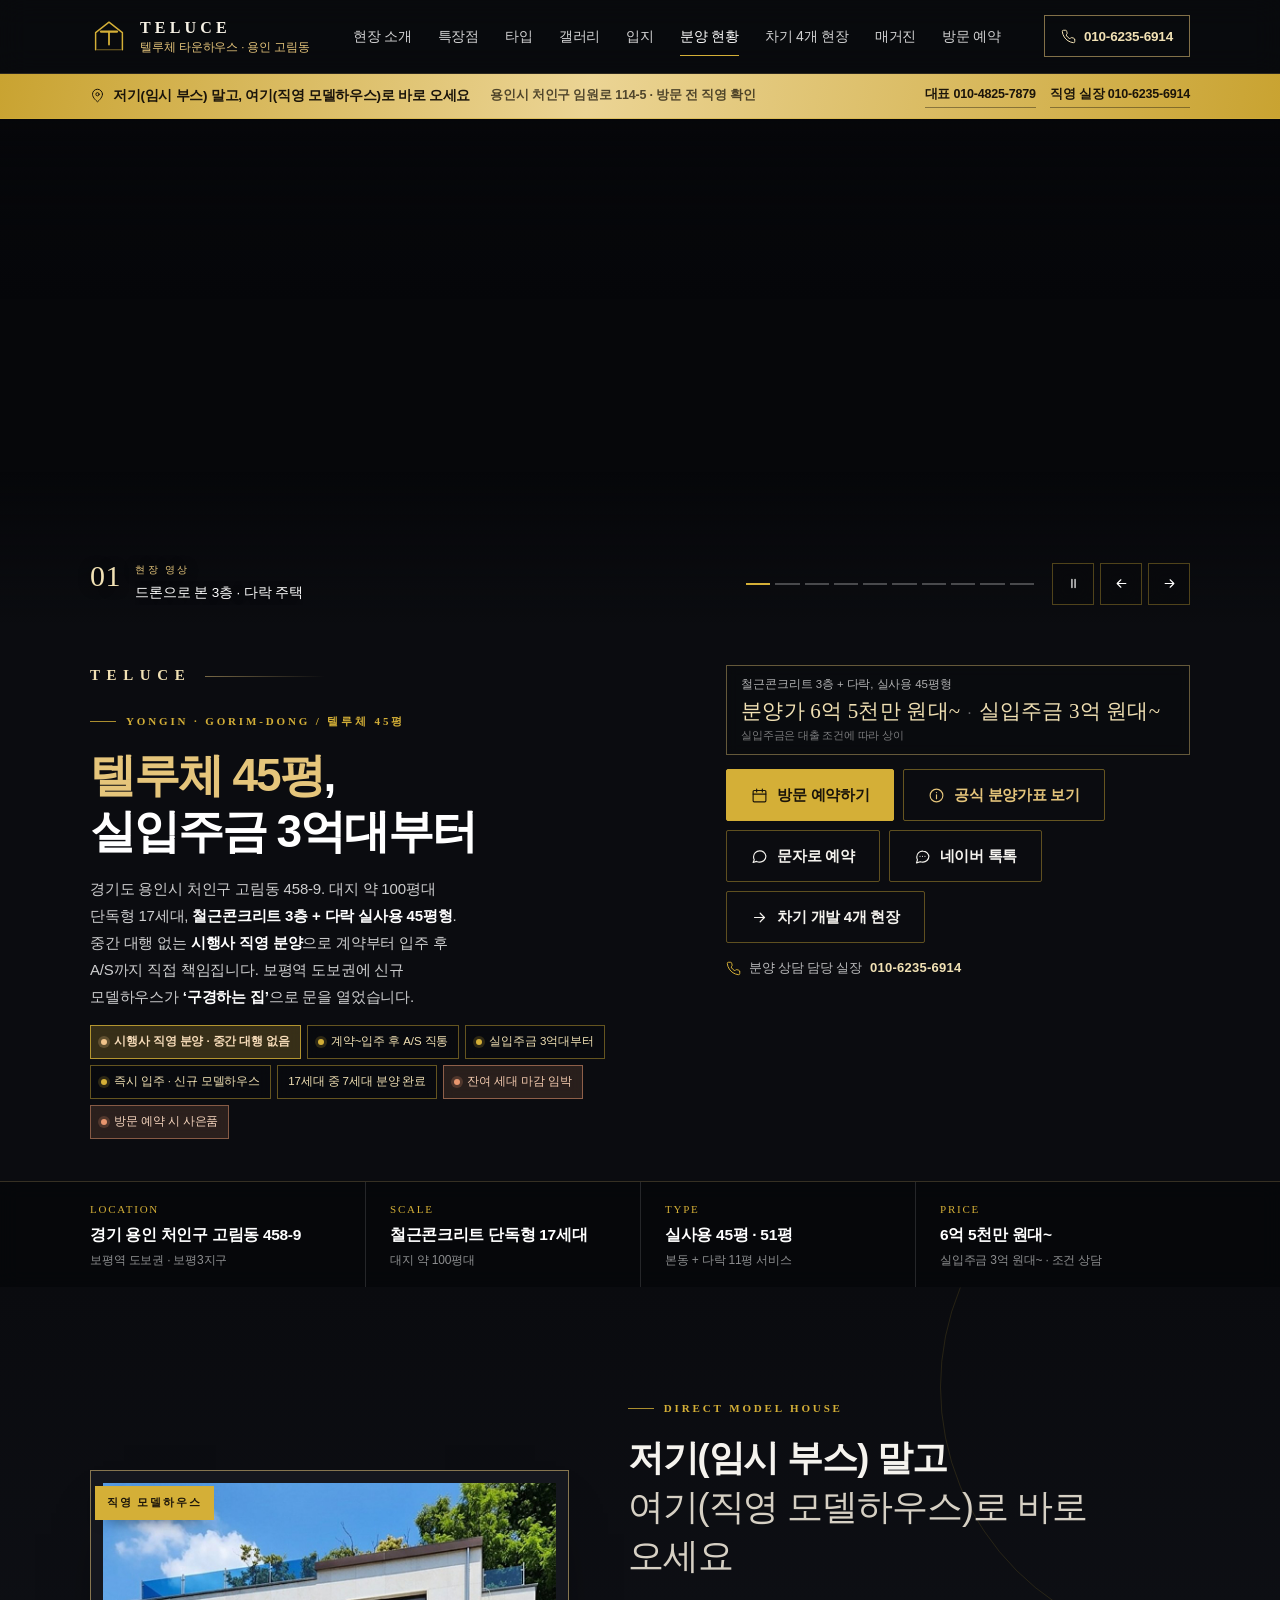
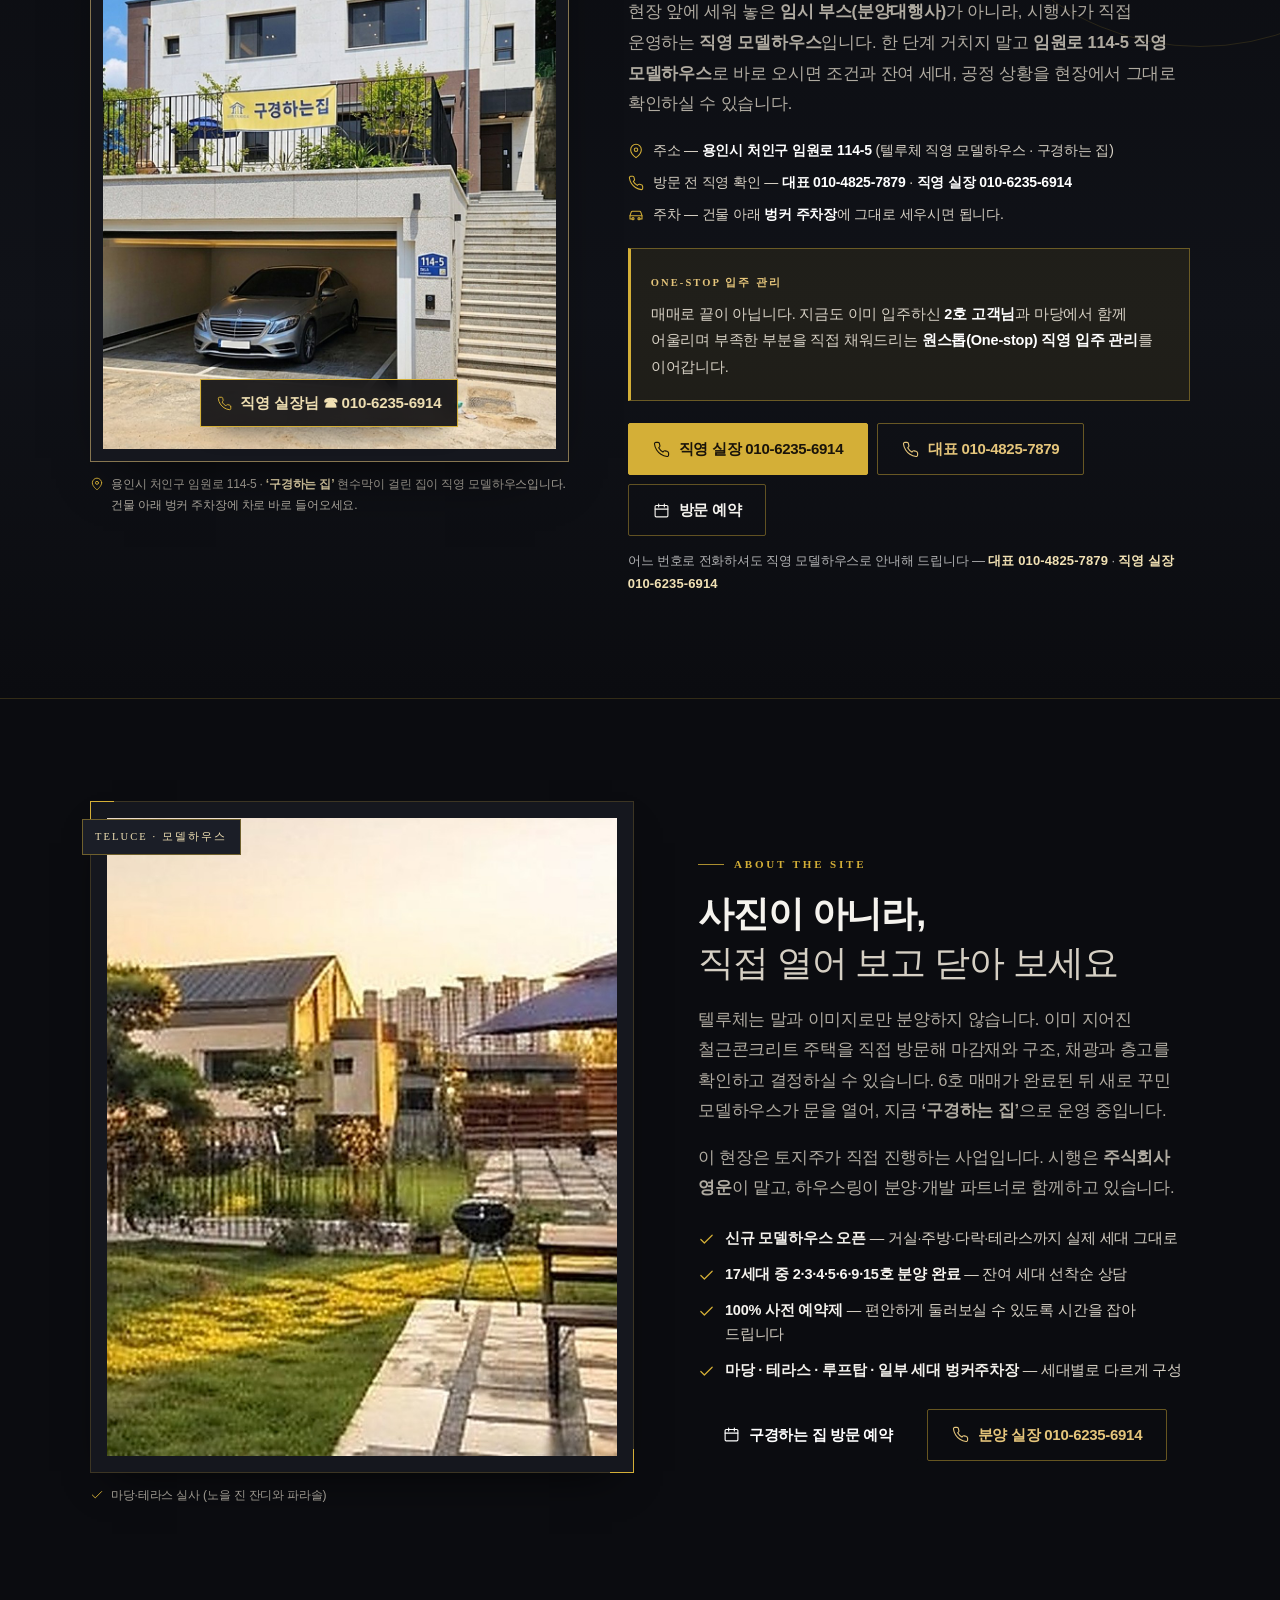
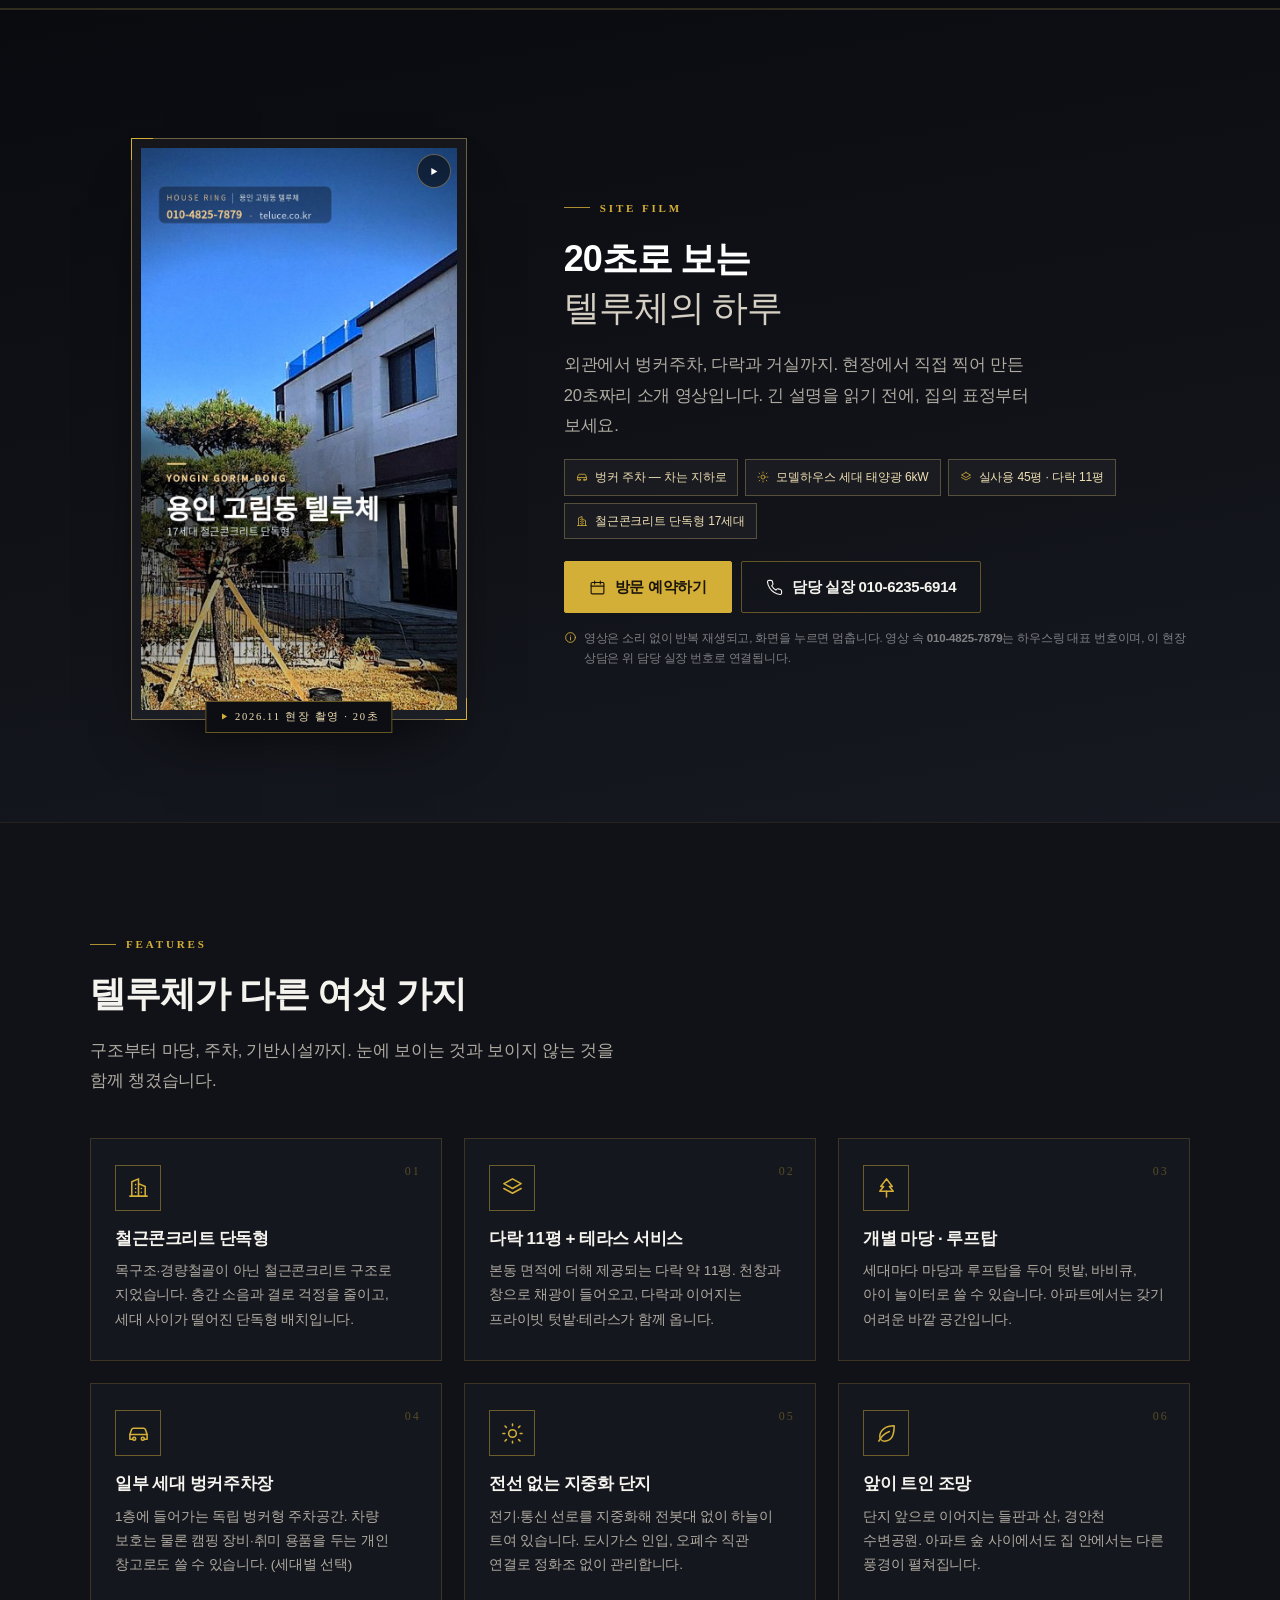
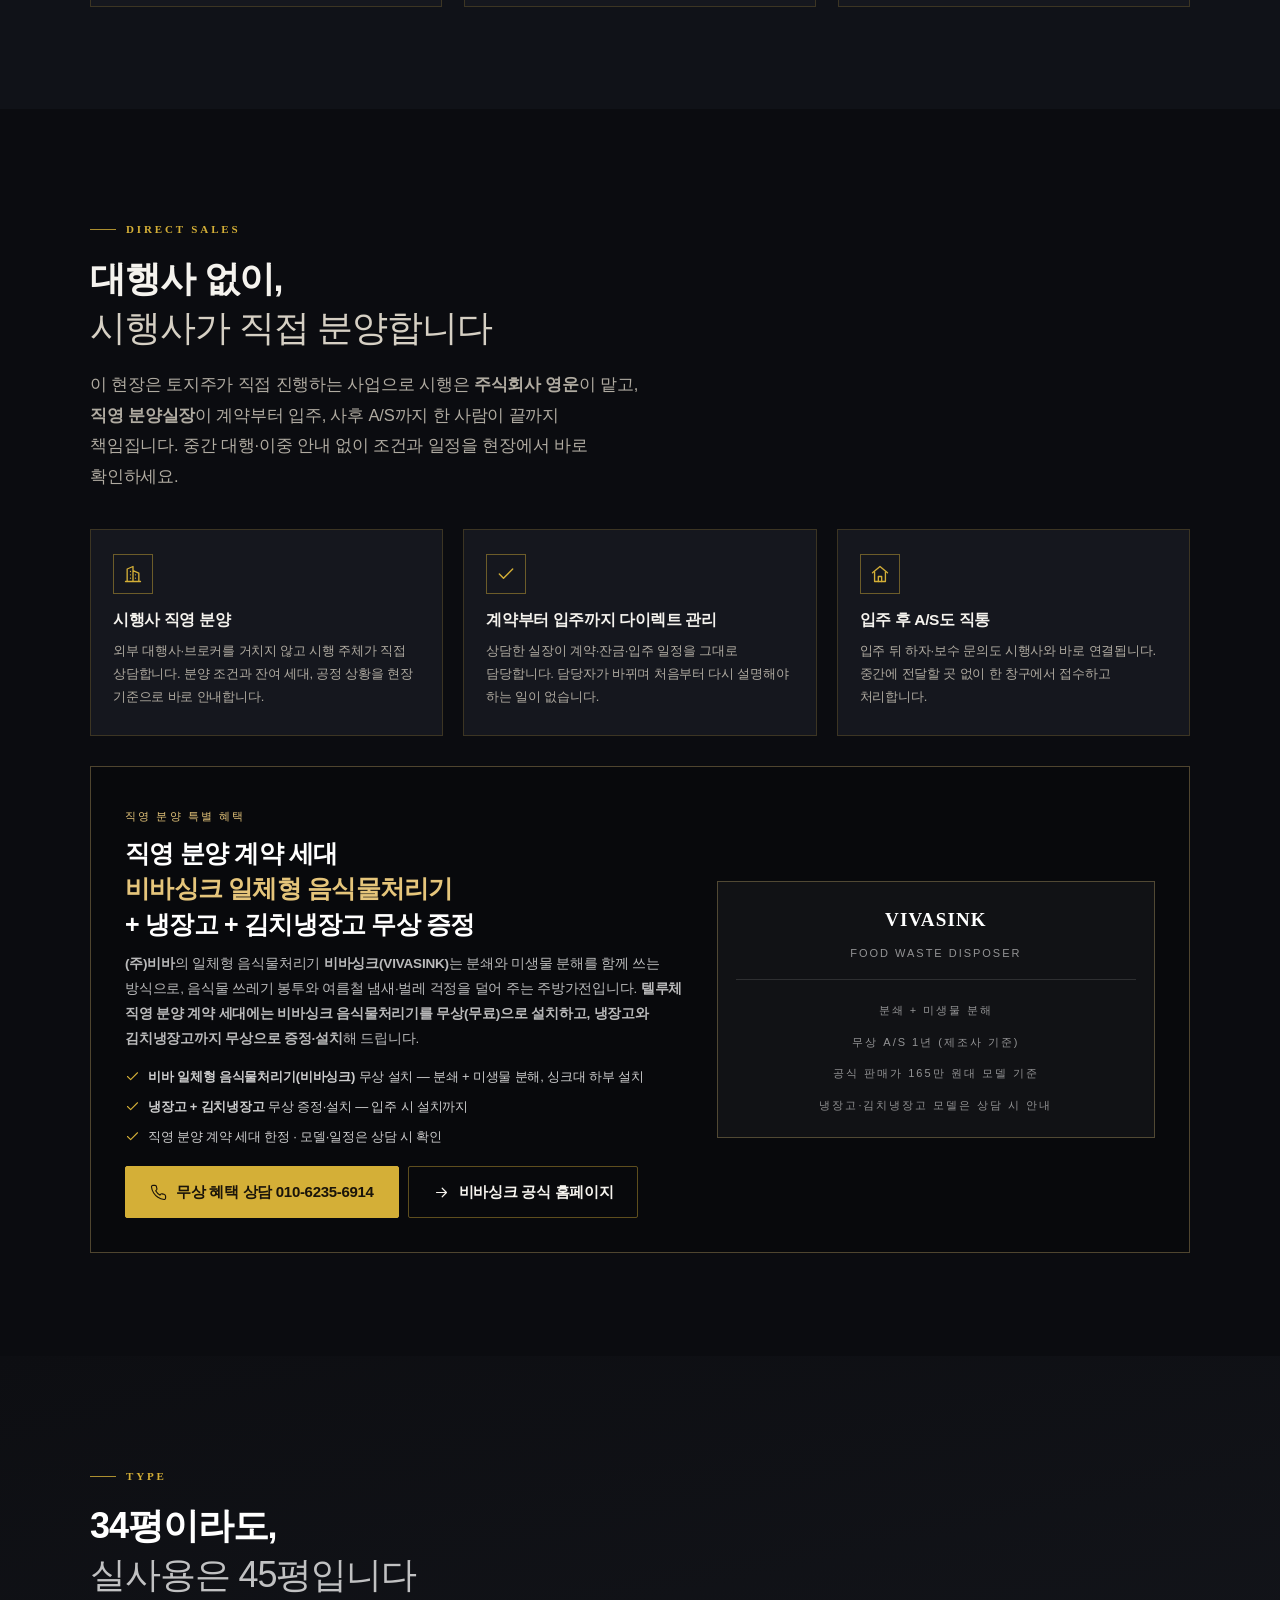
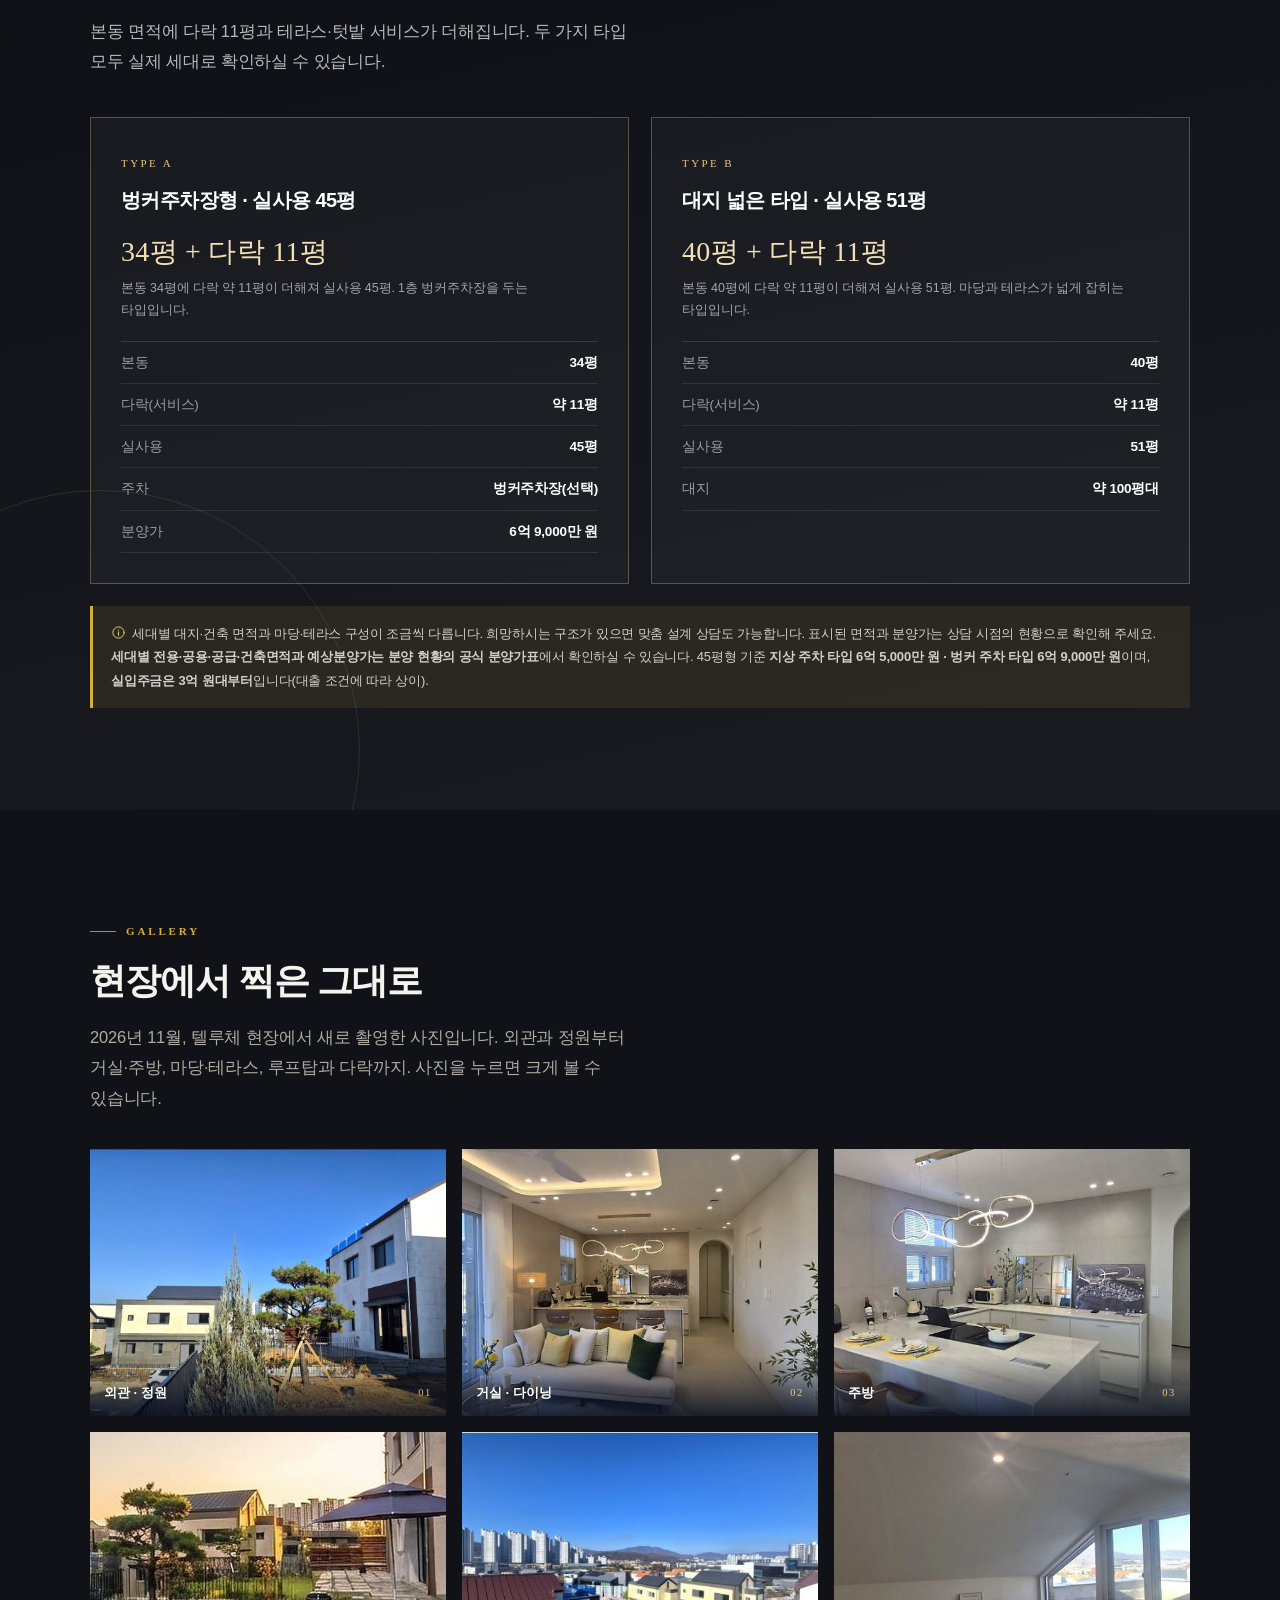
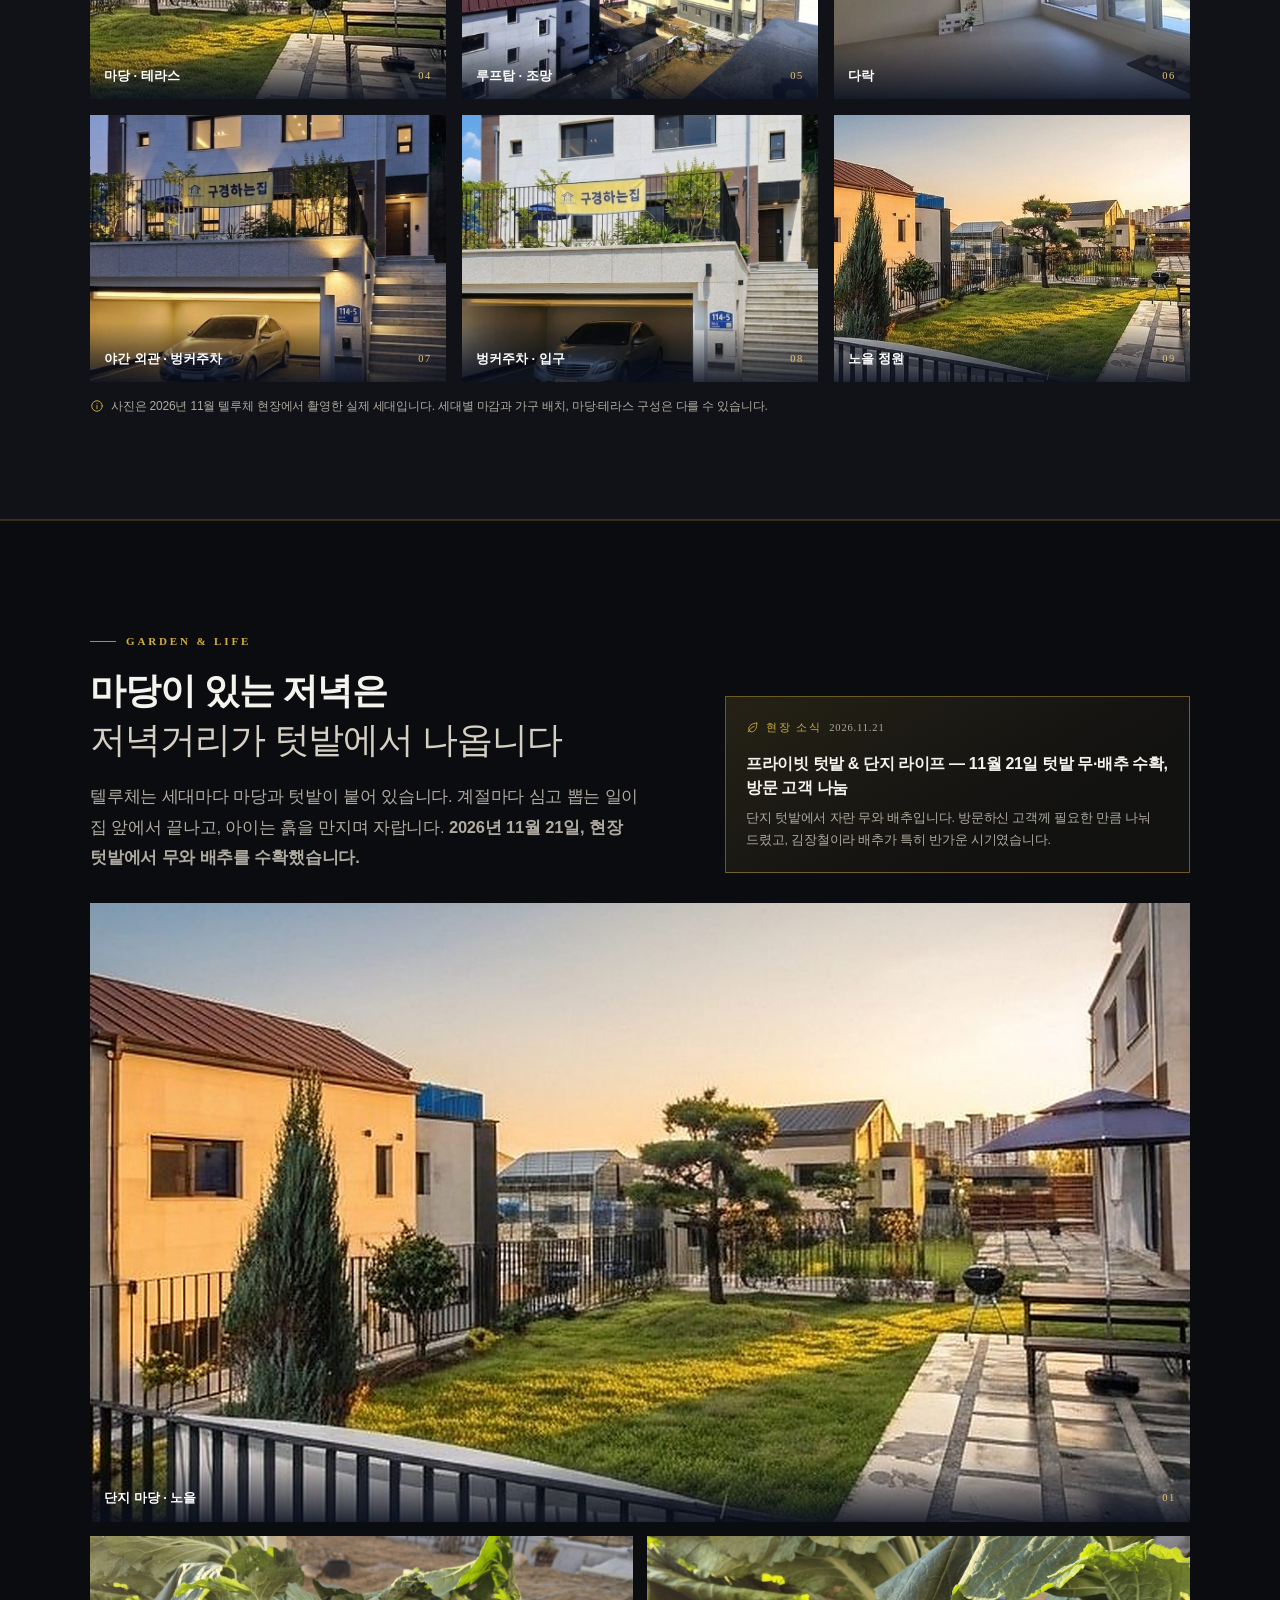
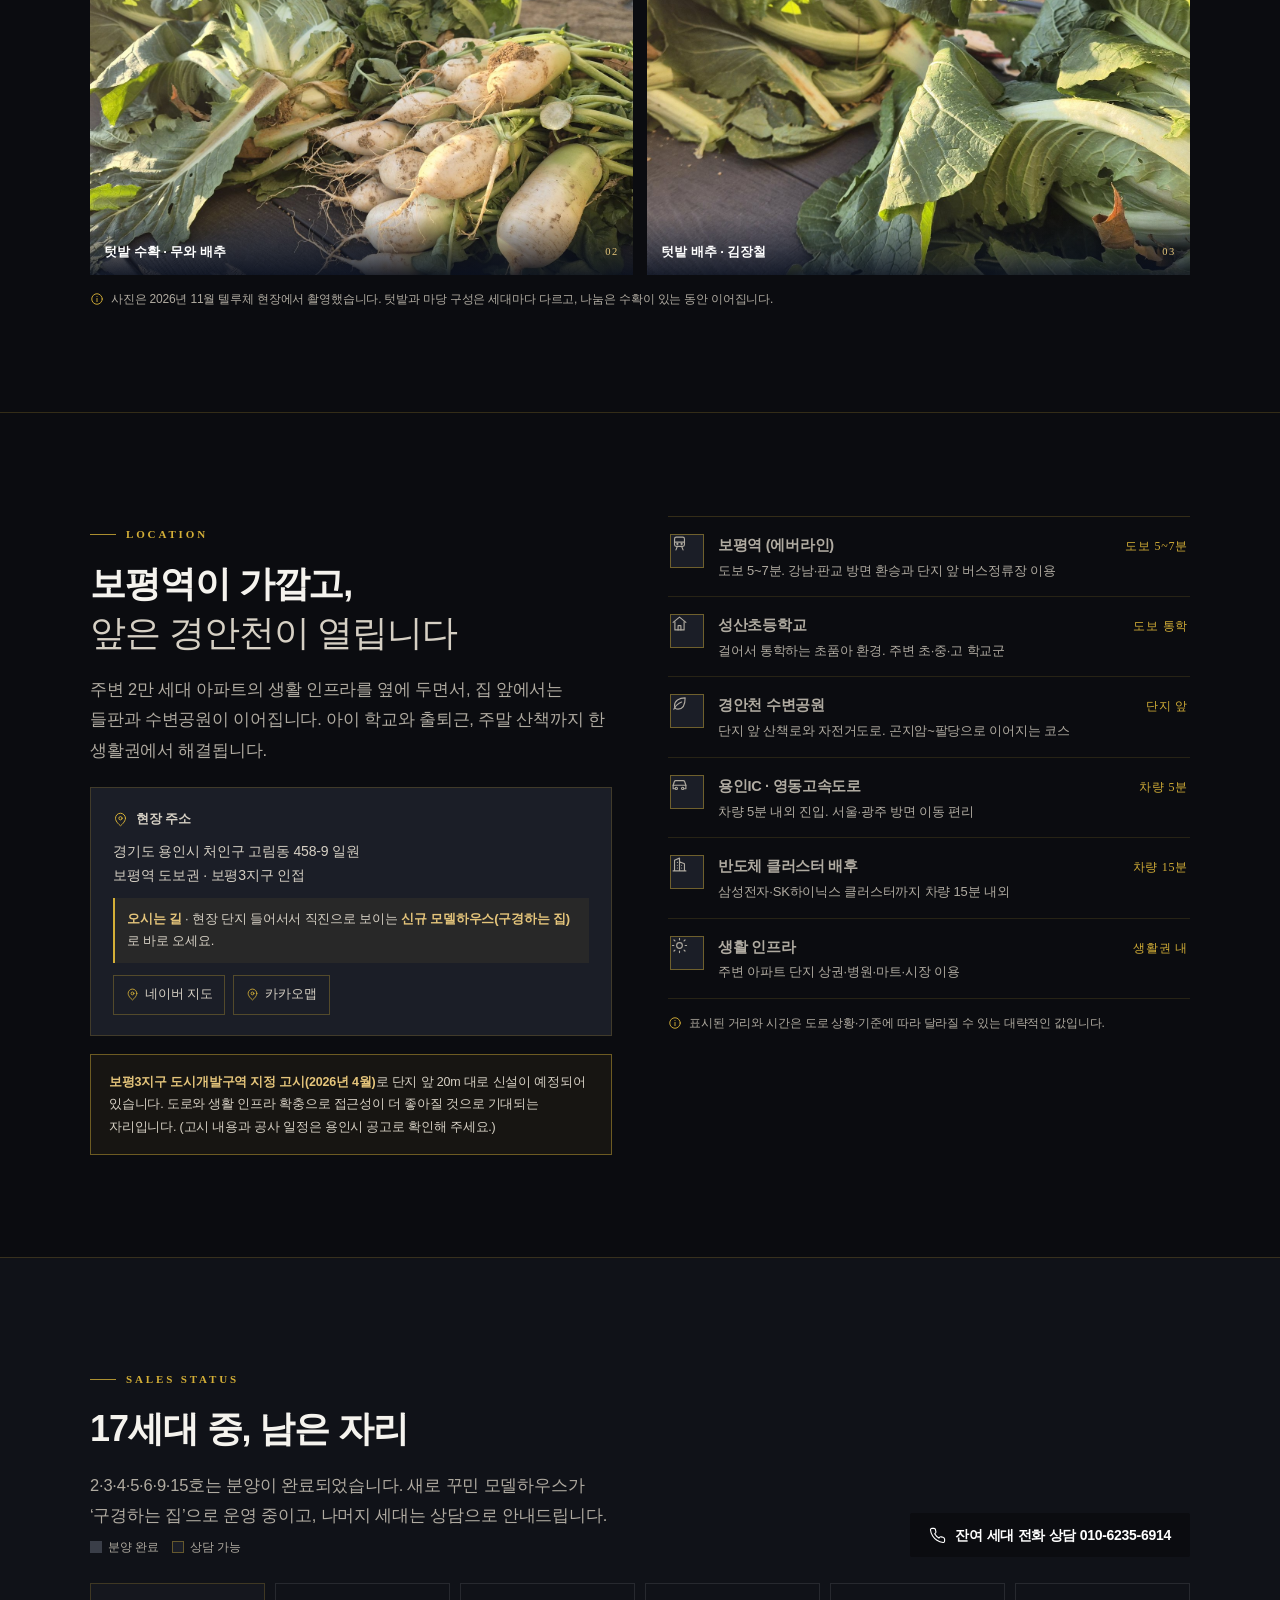
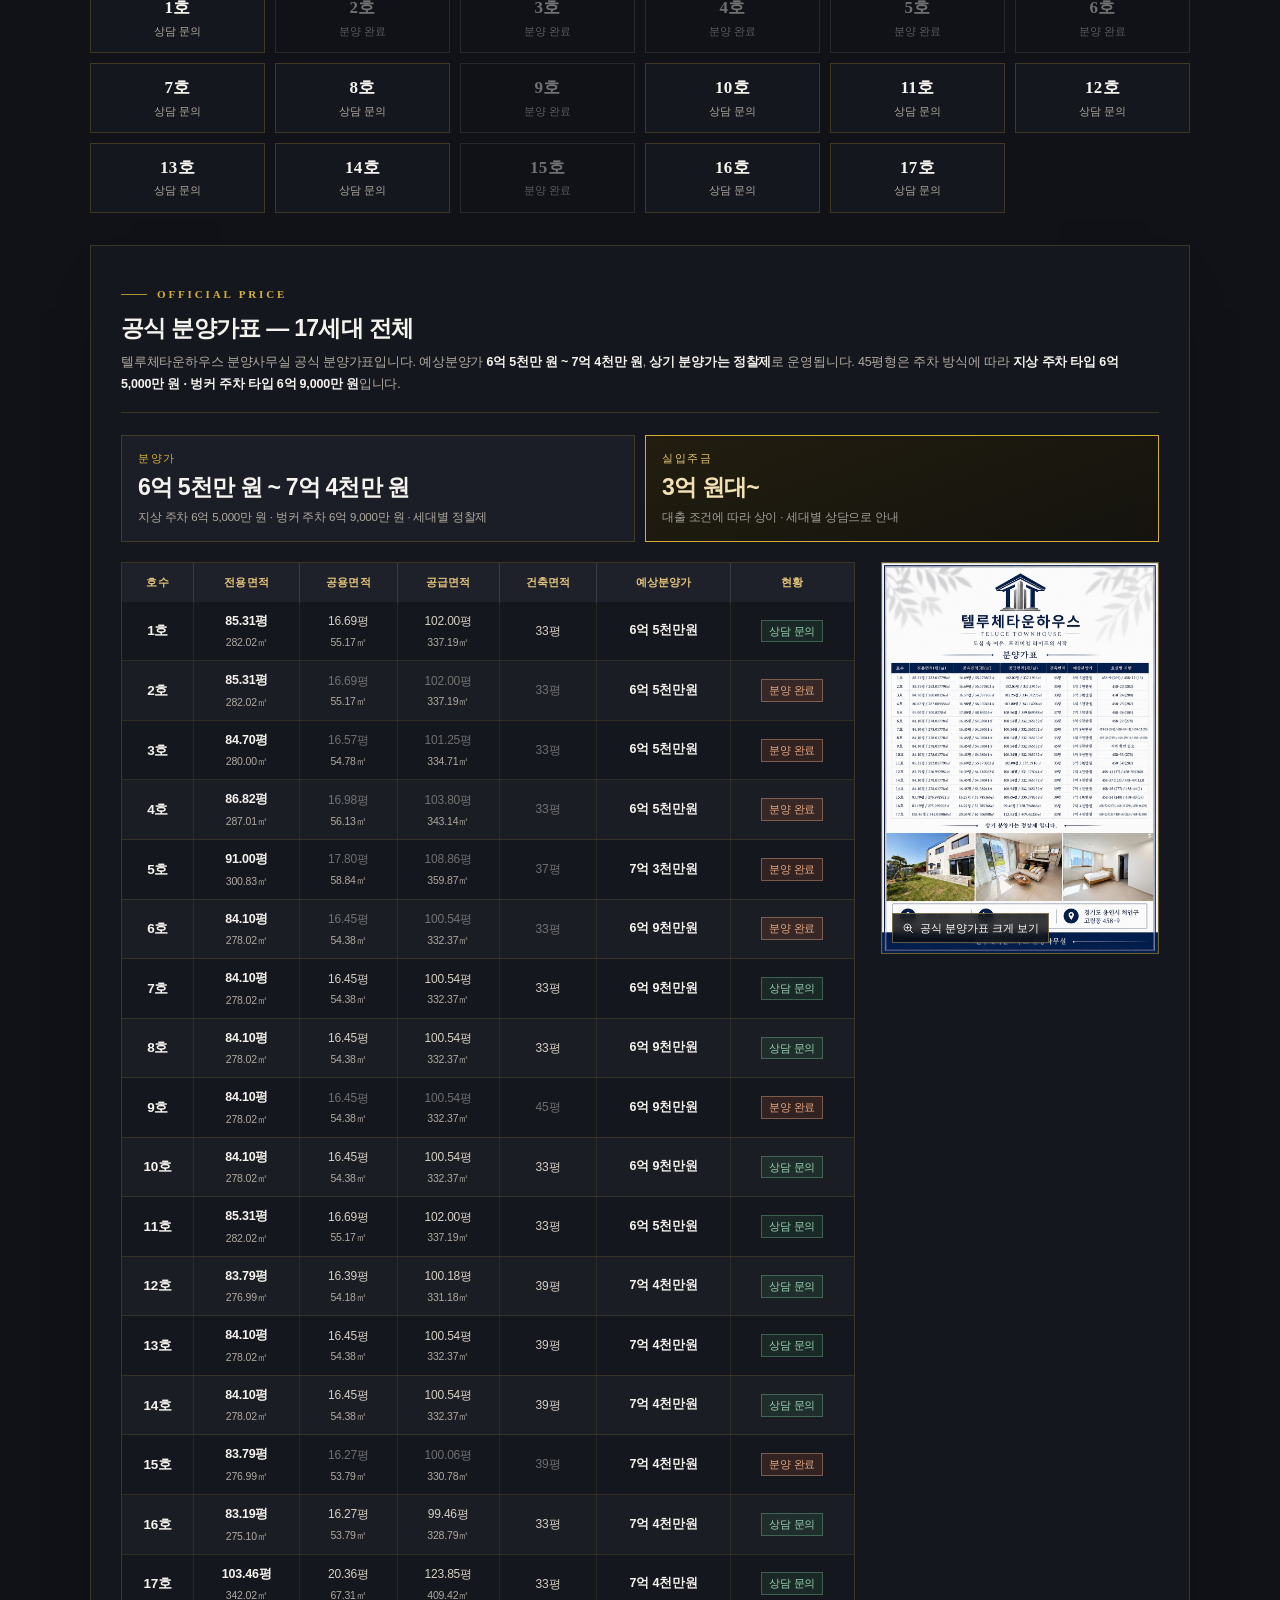
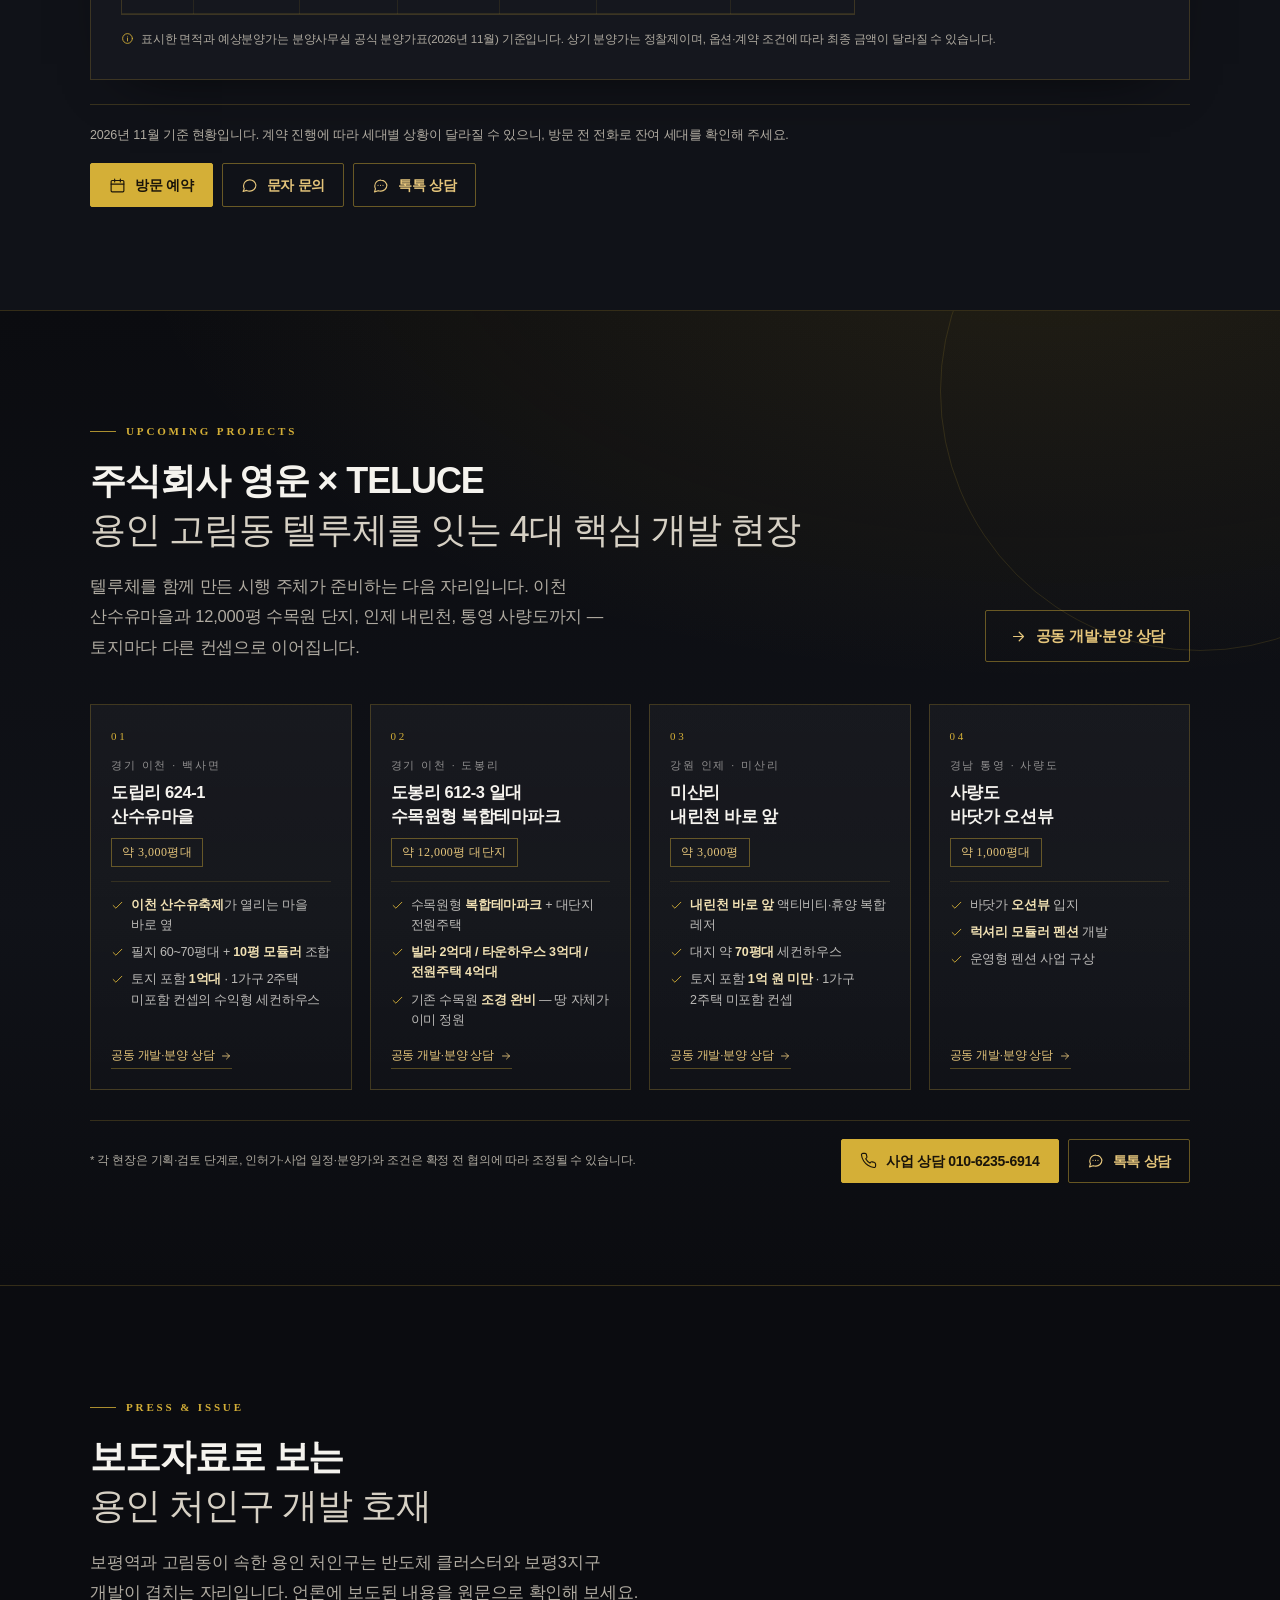
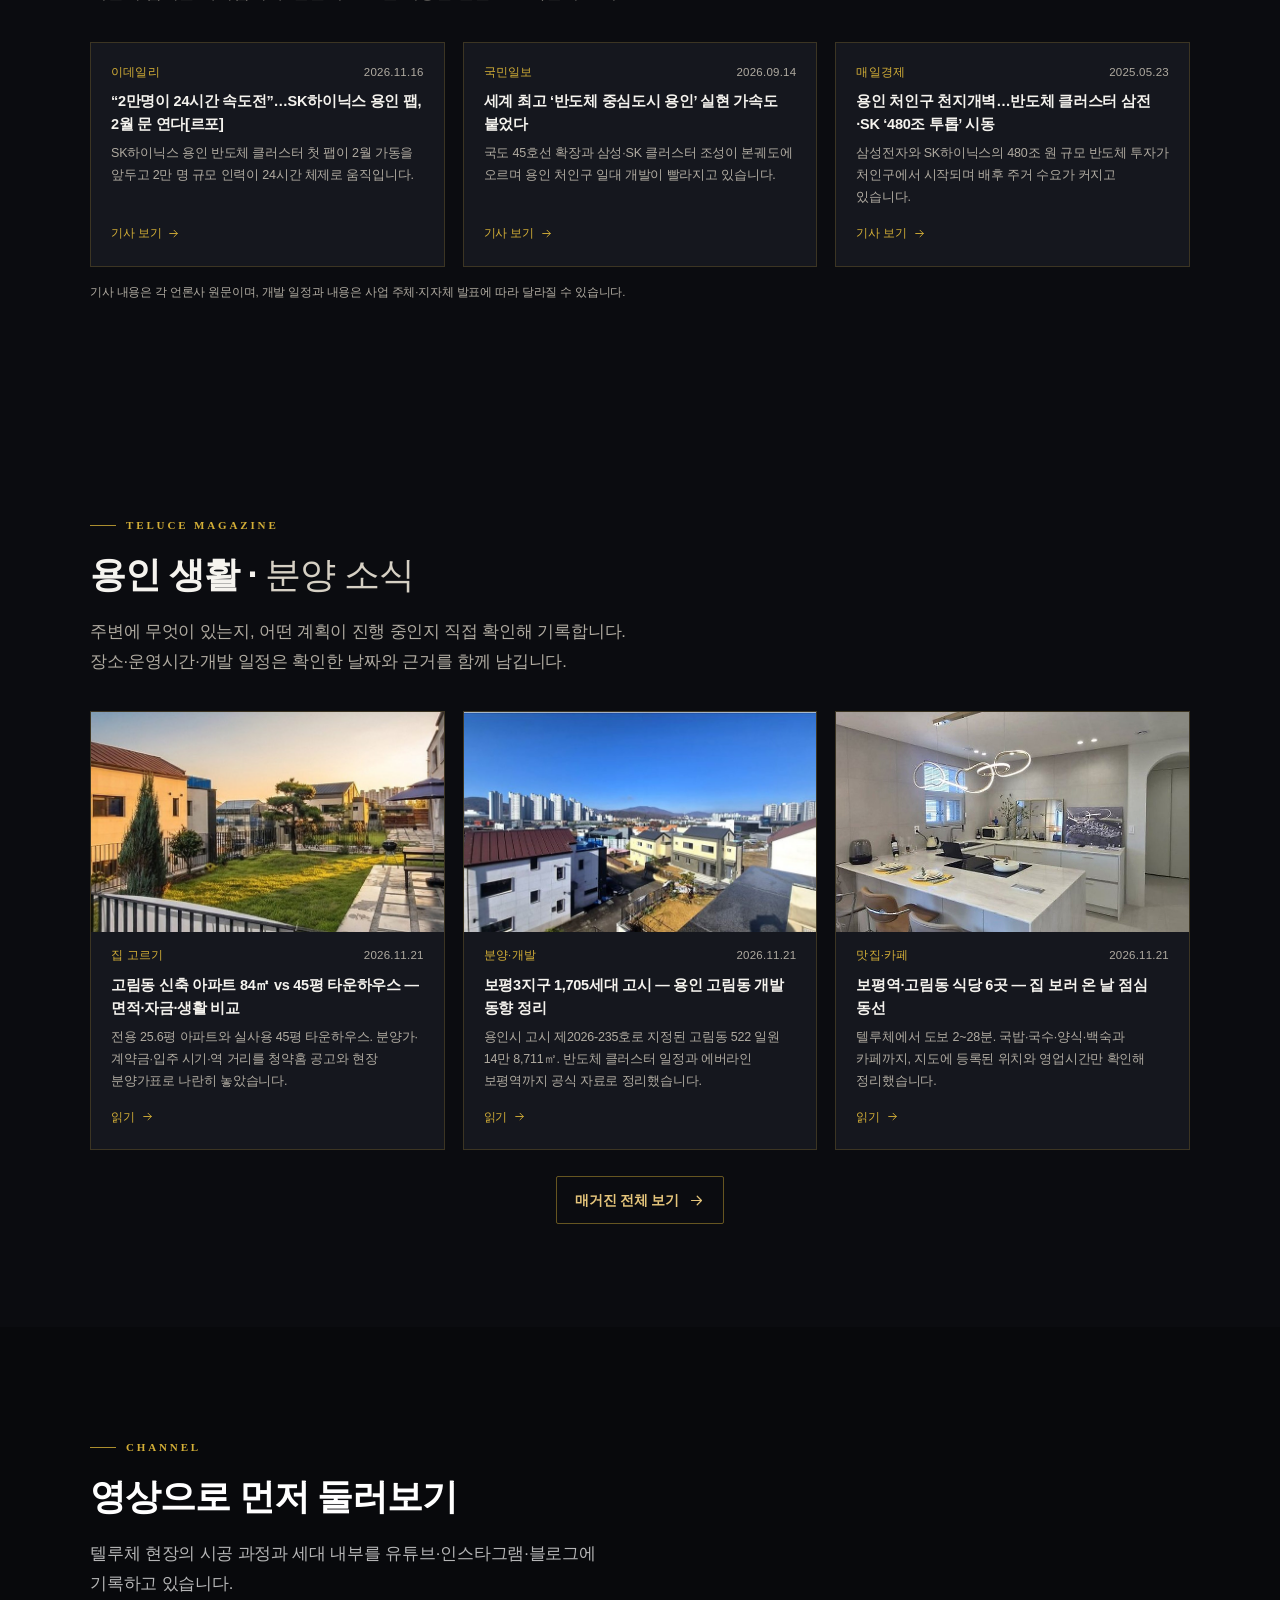
==== commit a4fe325b: "메인 상단 직영 안내 바가 고정 헤더에 가리는 문제 수정 — 헤더 높이만큼 아래로" ====
--- a/index.html
+++ b/index.html
@@ -296,7 +296,7 @@
 .hero-strip small{font-size:12px;color:rgba(255,255,255,.55);line-height:1.5}
 
 /* ---------- direct model house (시행사 직영 모델하우스) ---------- */
-.dmh-bar{background:linear-gradient(100deg,#C9A331,#EBD494 46%,#C9A331);color:#1A140A;border-bottom:1px solid rgba(212,175,55,.5)}
+.dmh-bar{background:linear-gradient(100deg,#C9A331,#EBD494 46%,#C9A331);color:#1A140A;border-bottom:1px solid rgba(212,175,55,.5);margin-top:var(--header-h)}
 .dmh-bar .wrap{display:flex;flex-wrap:wrap;align-items:center;gap:6px 20px;padding:10px clamp(20px,5vw,40px)}
 .dmh-bar b{font-size:13.5px;font-weight:800;letter-spacing:-.02em;display:inline-flex;align-items:center;gap:8px}
 .dmh-bar b svg{width:15px;height:15px;flex:none}
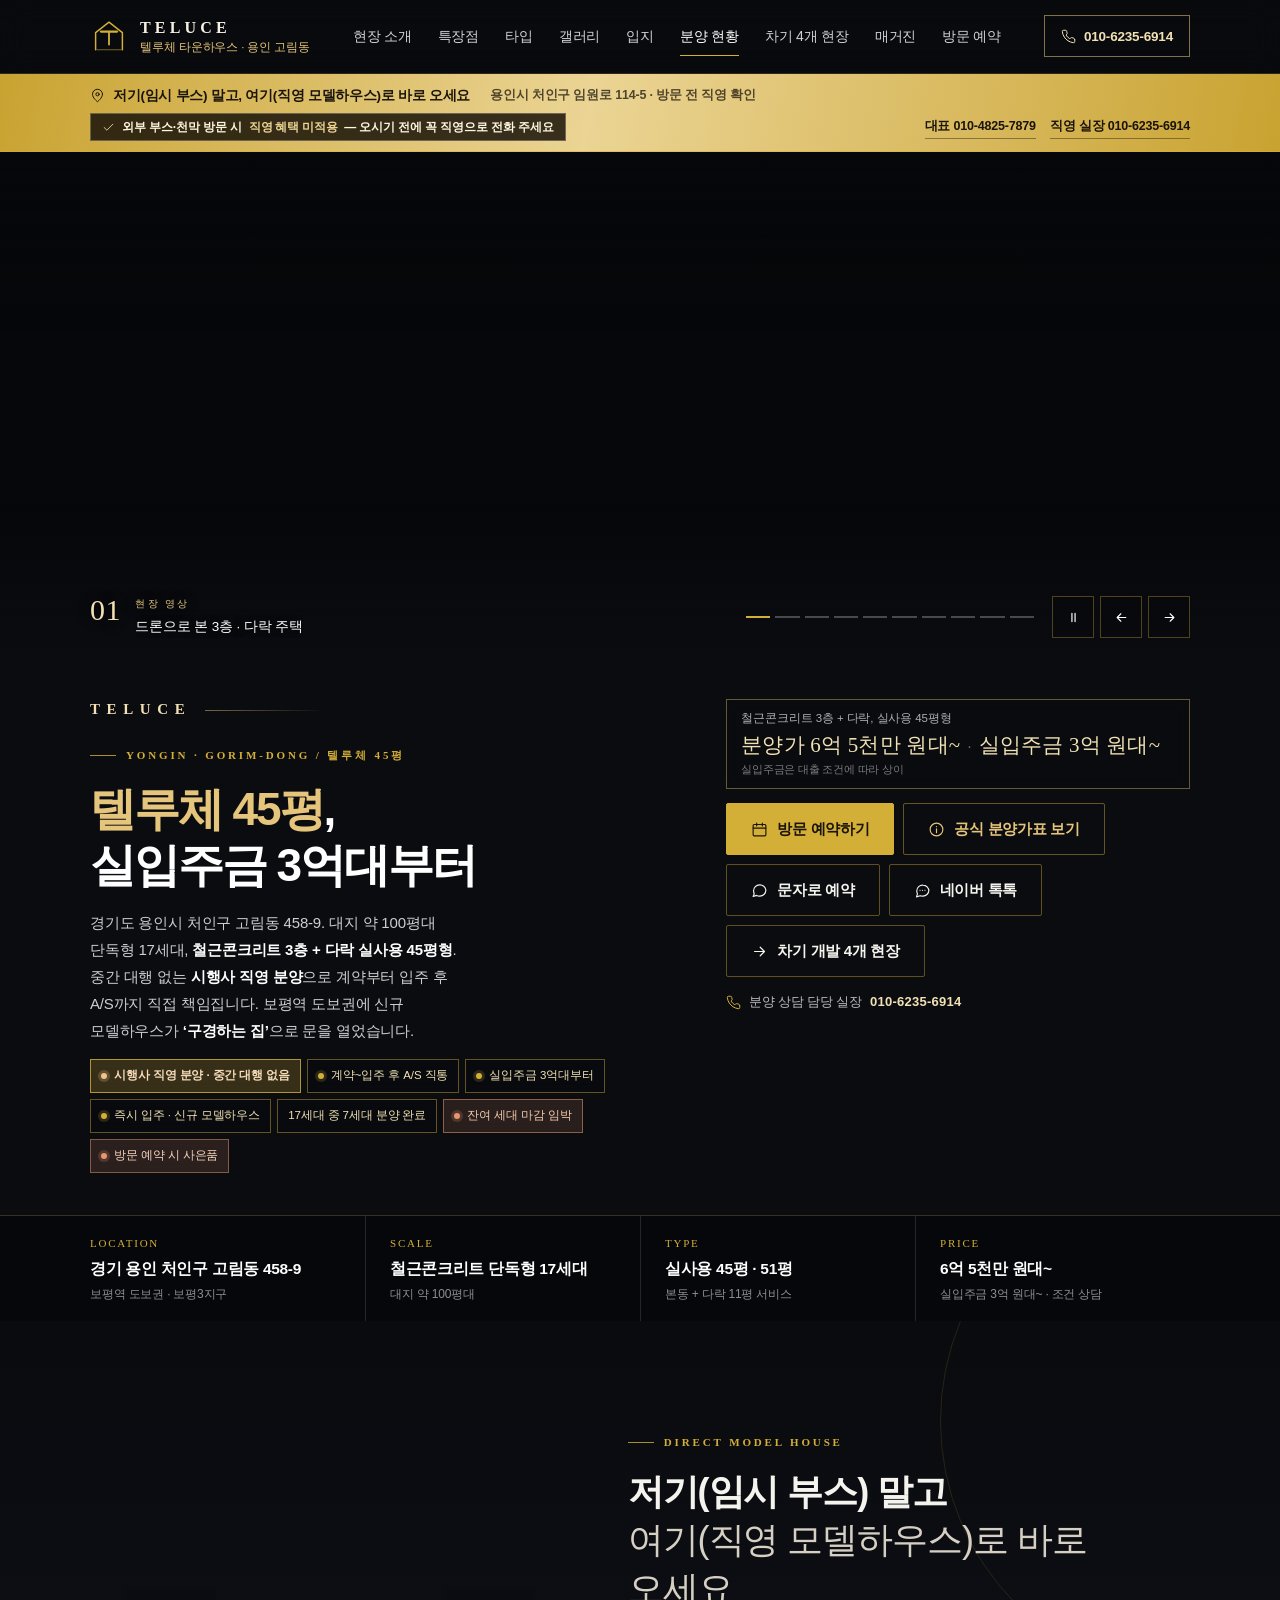
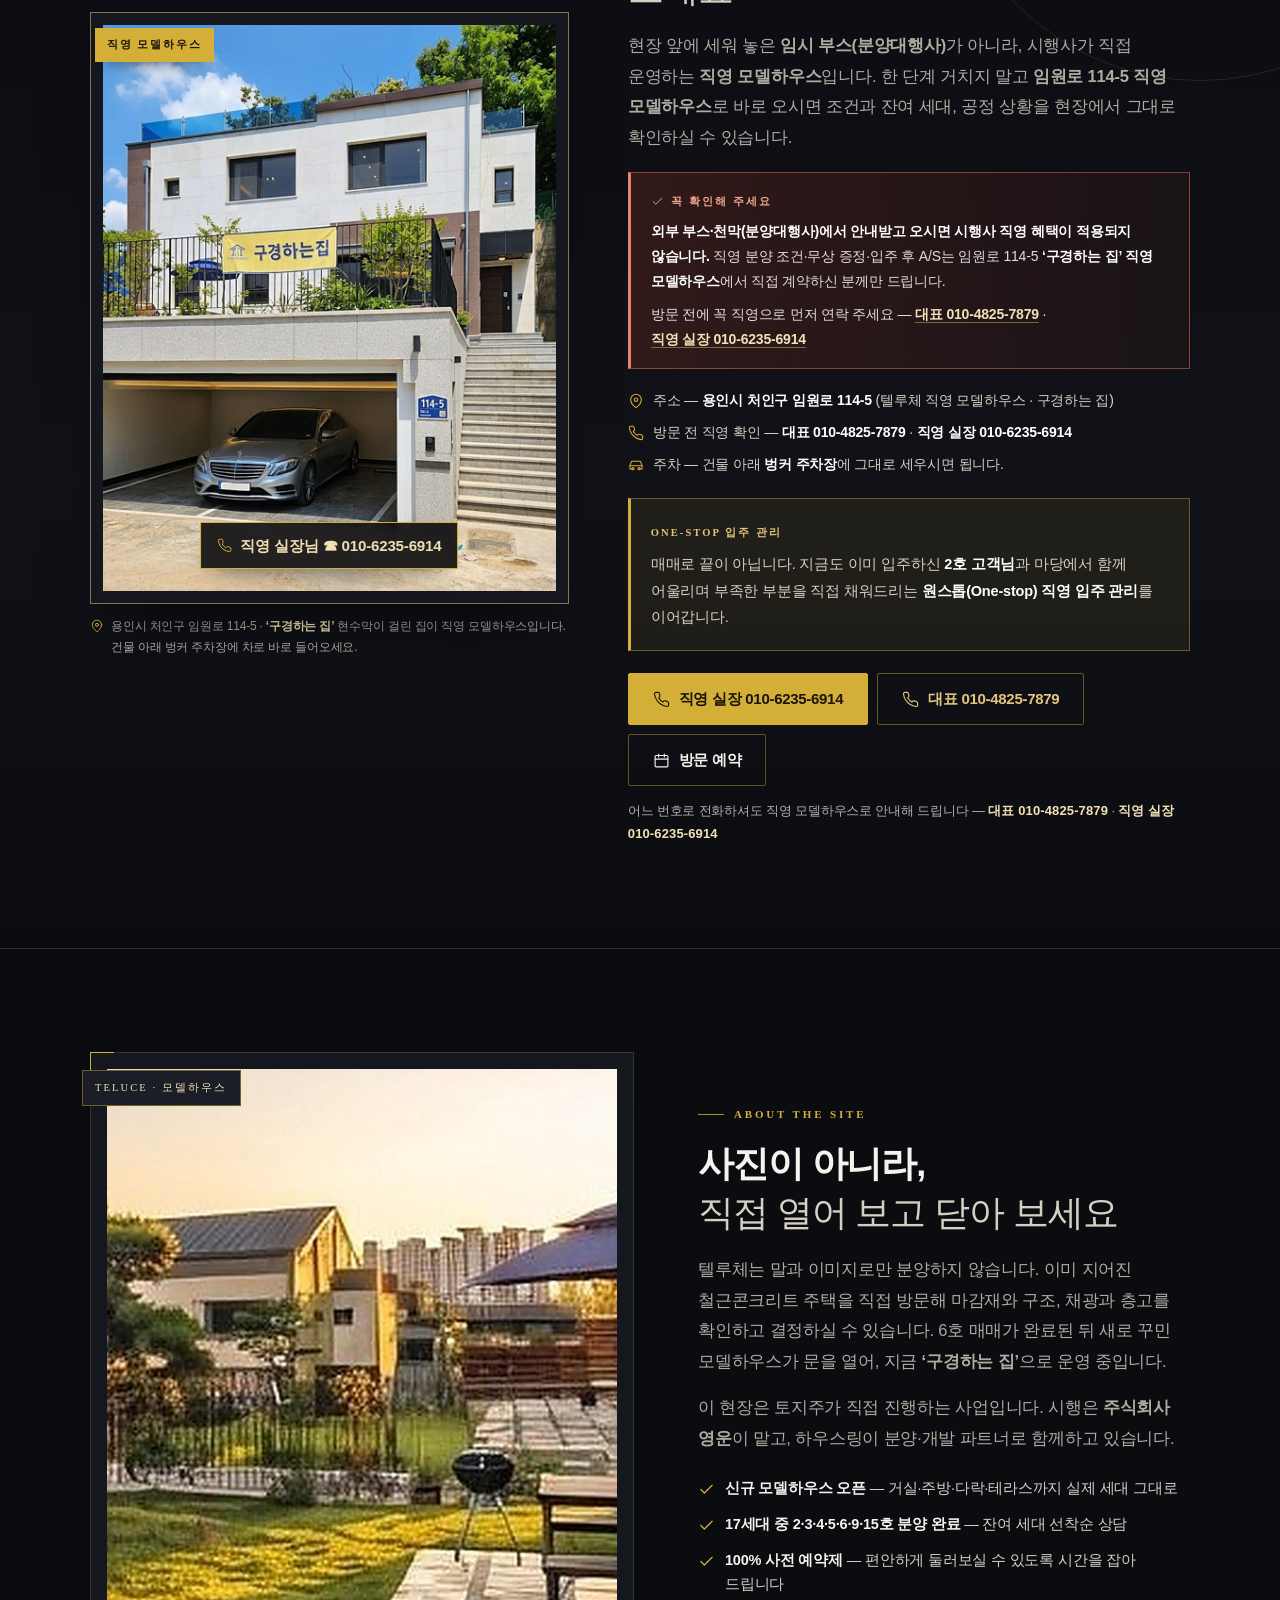
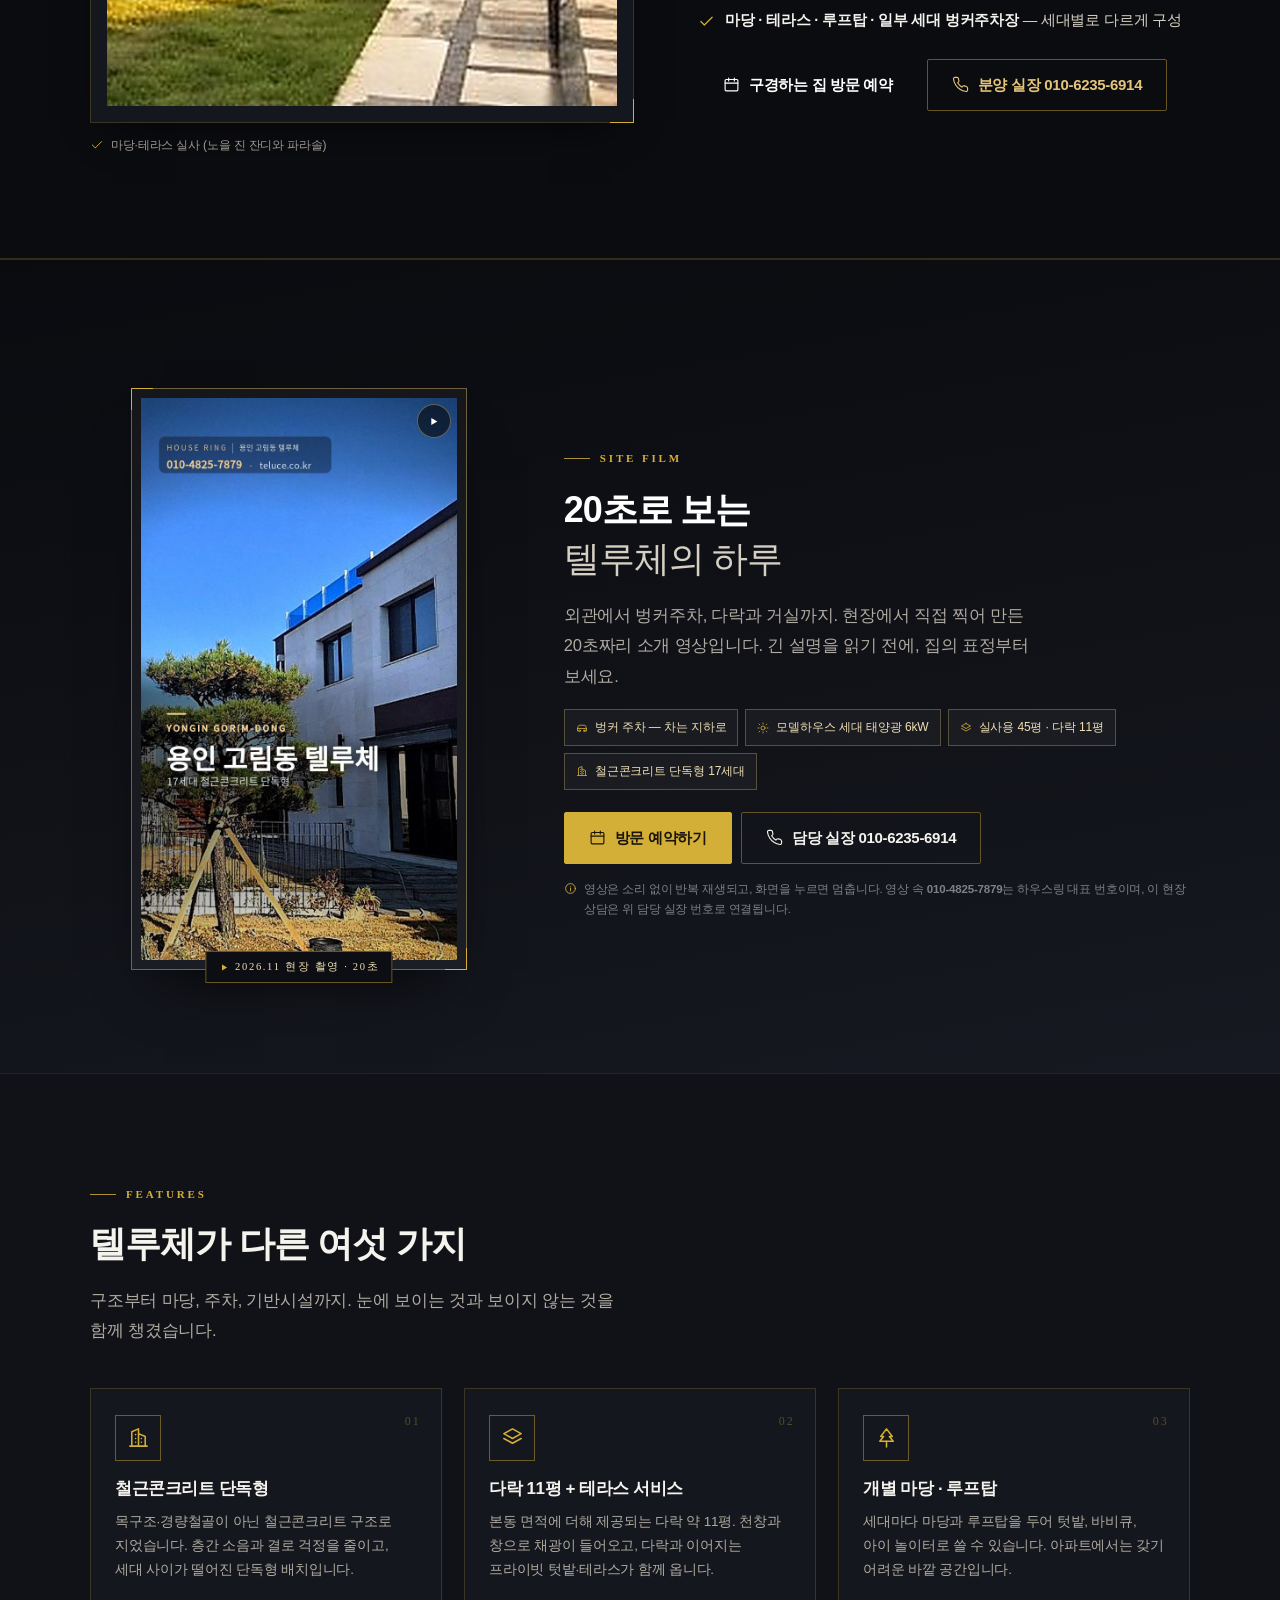
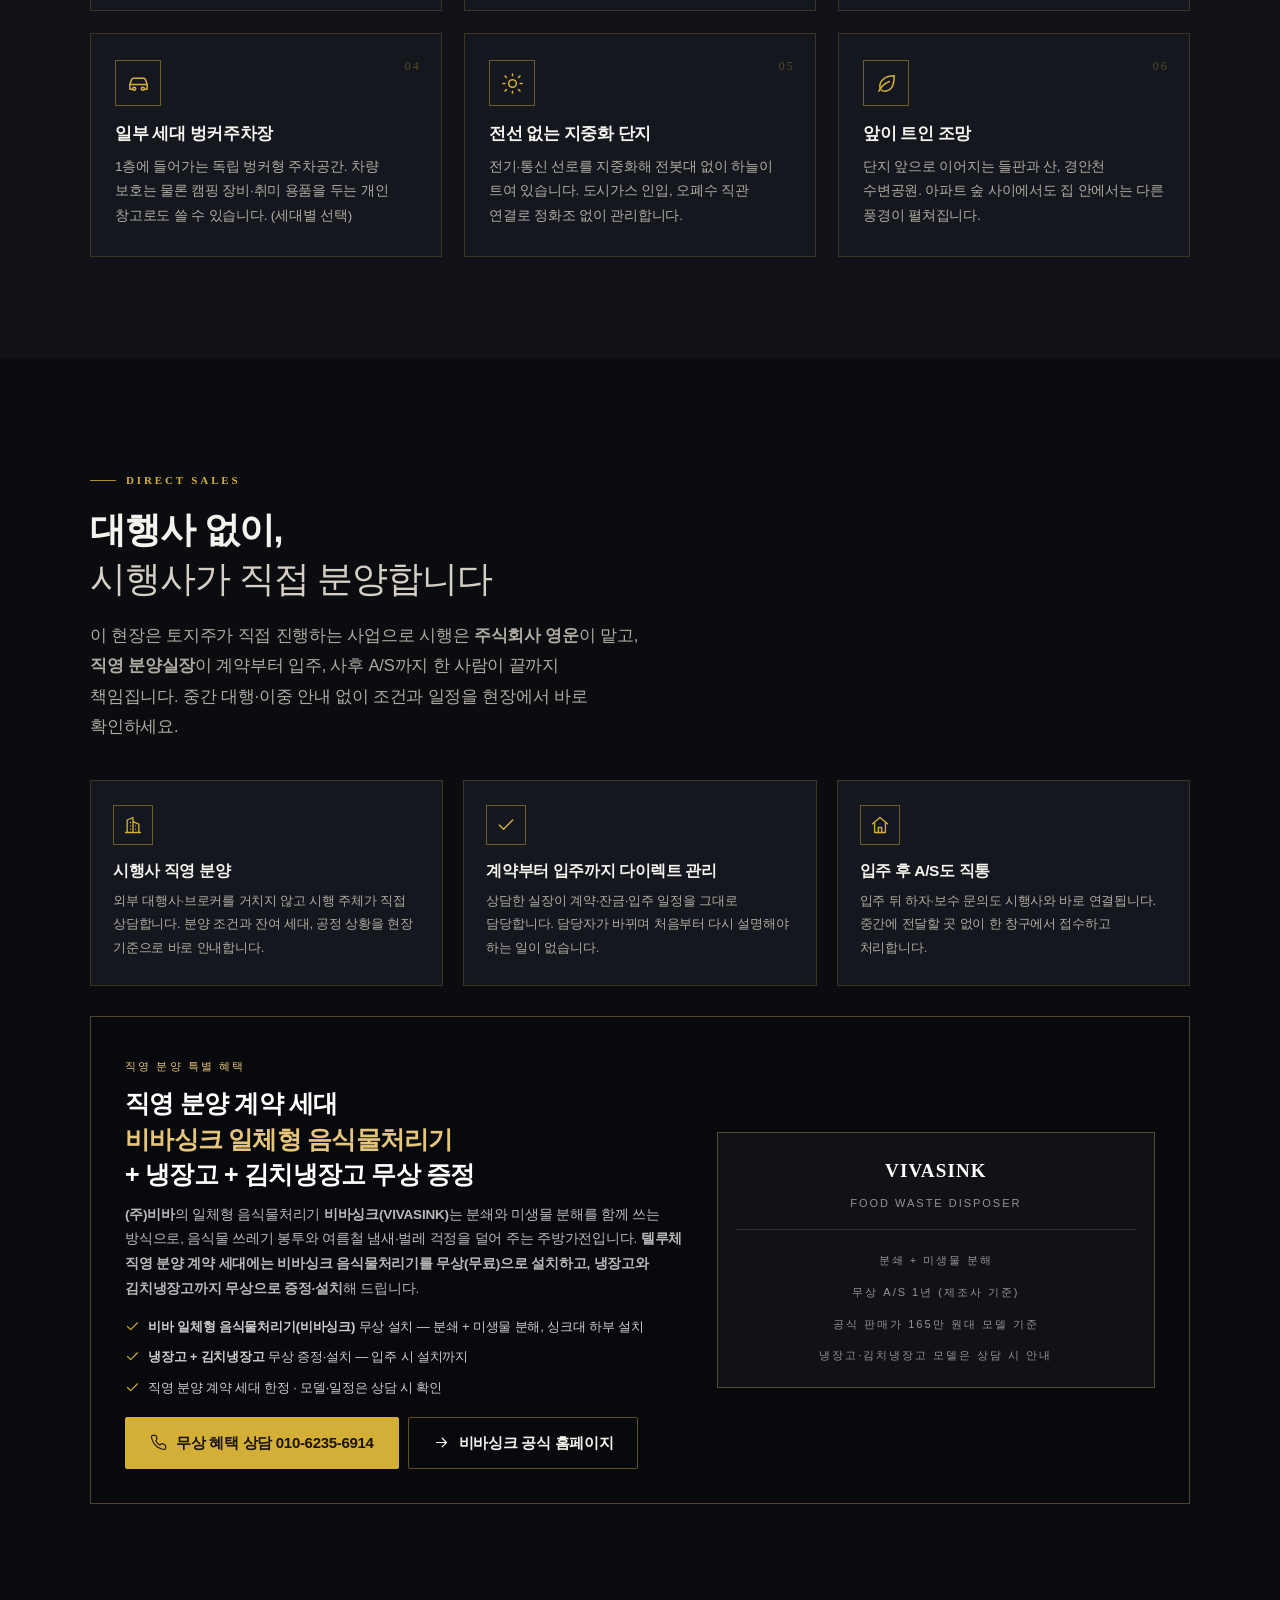
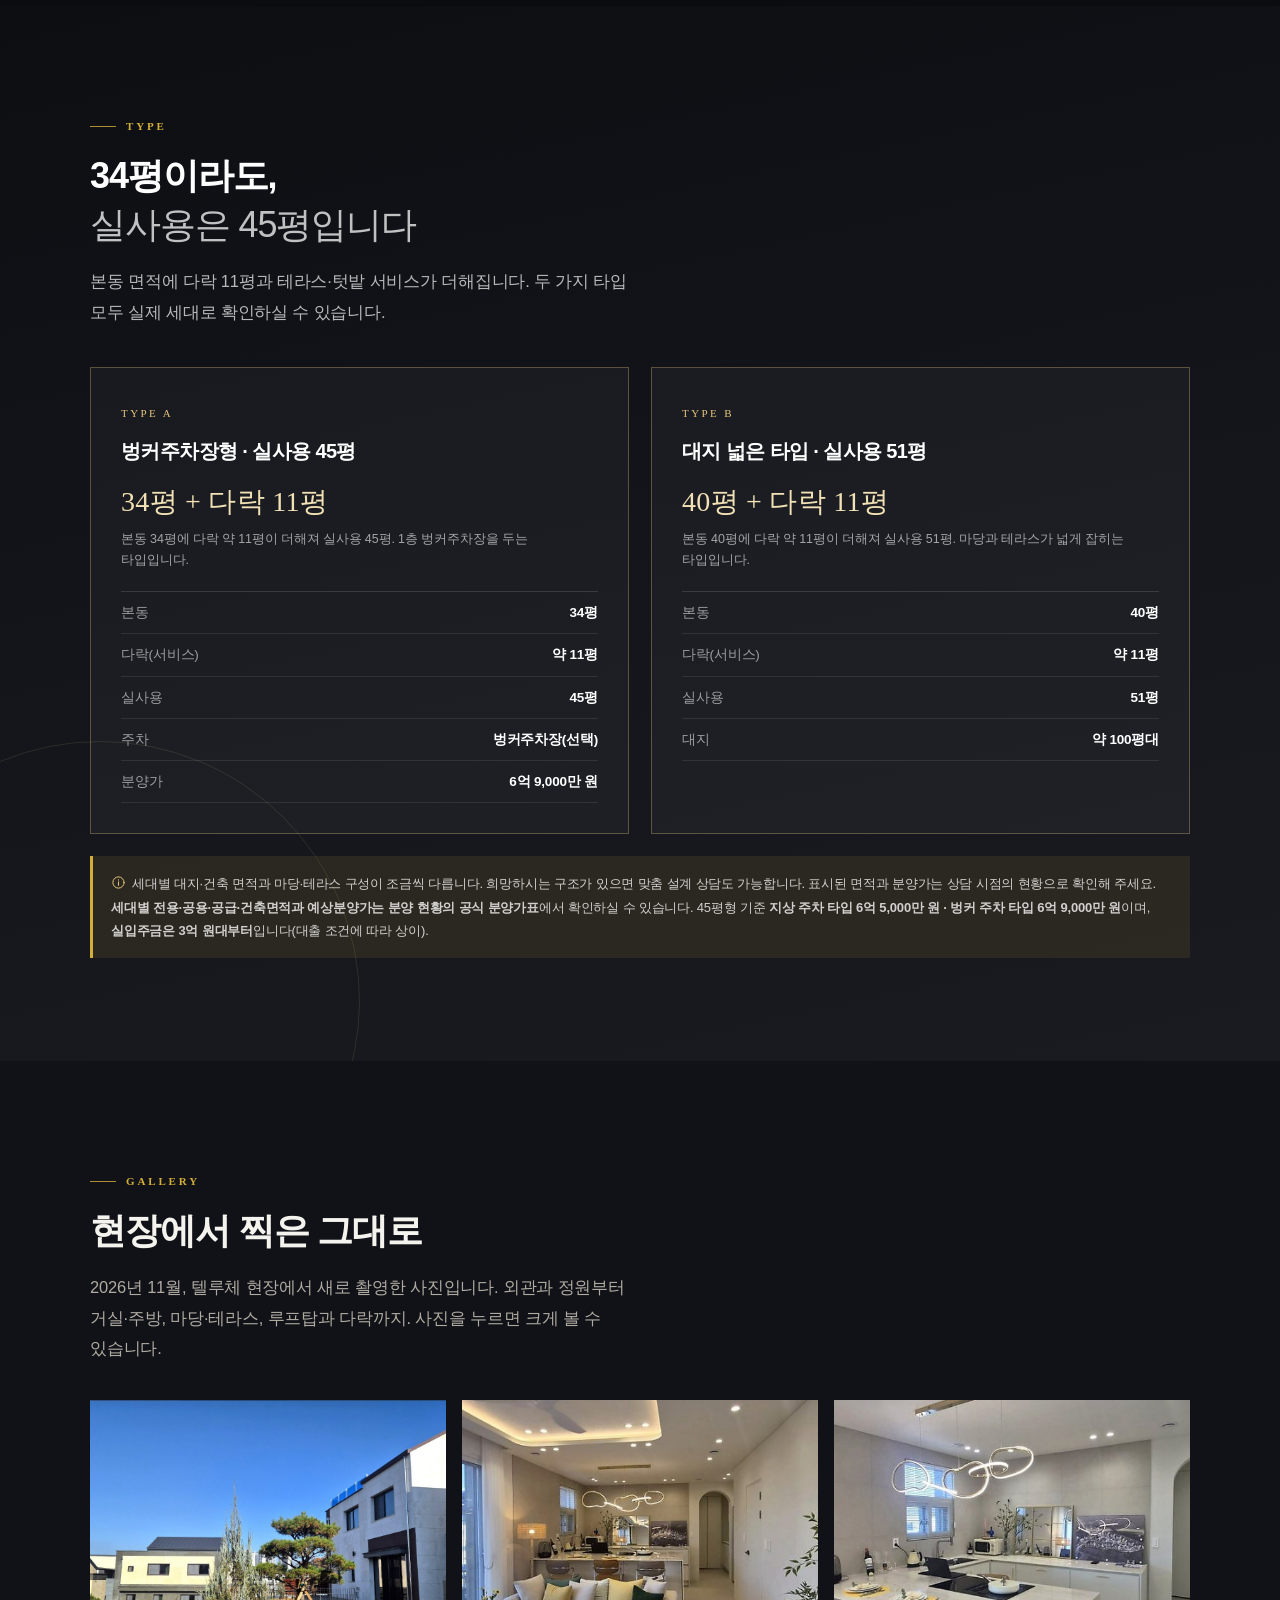
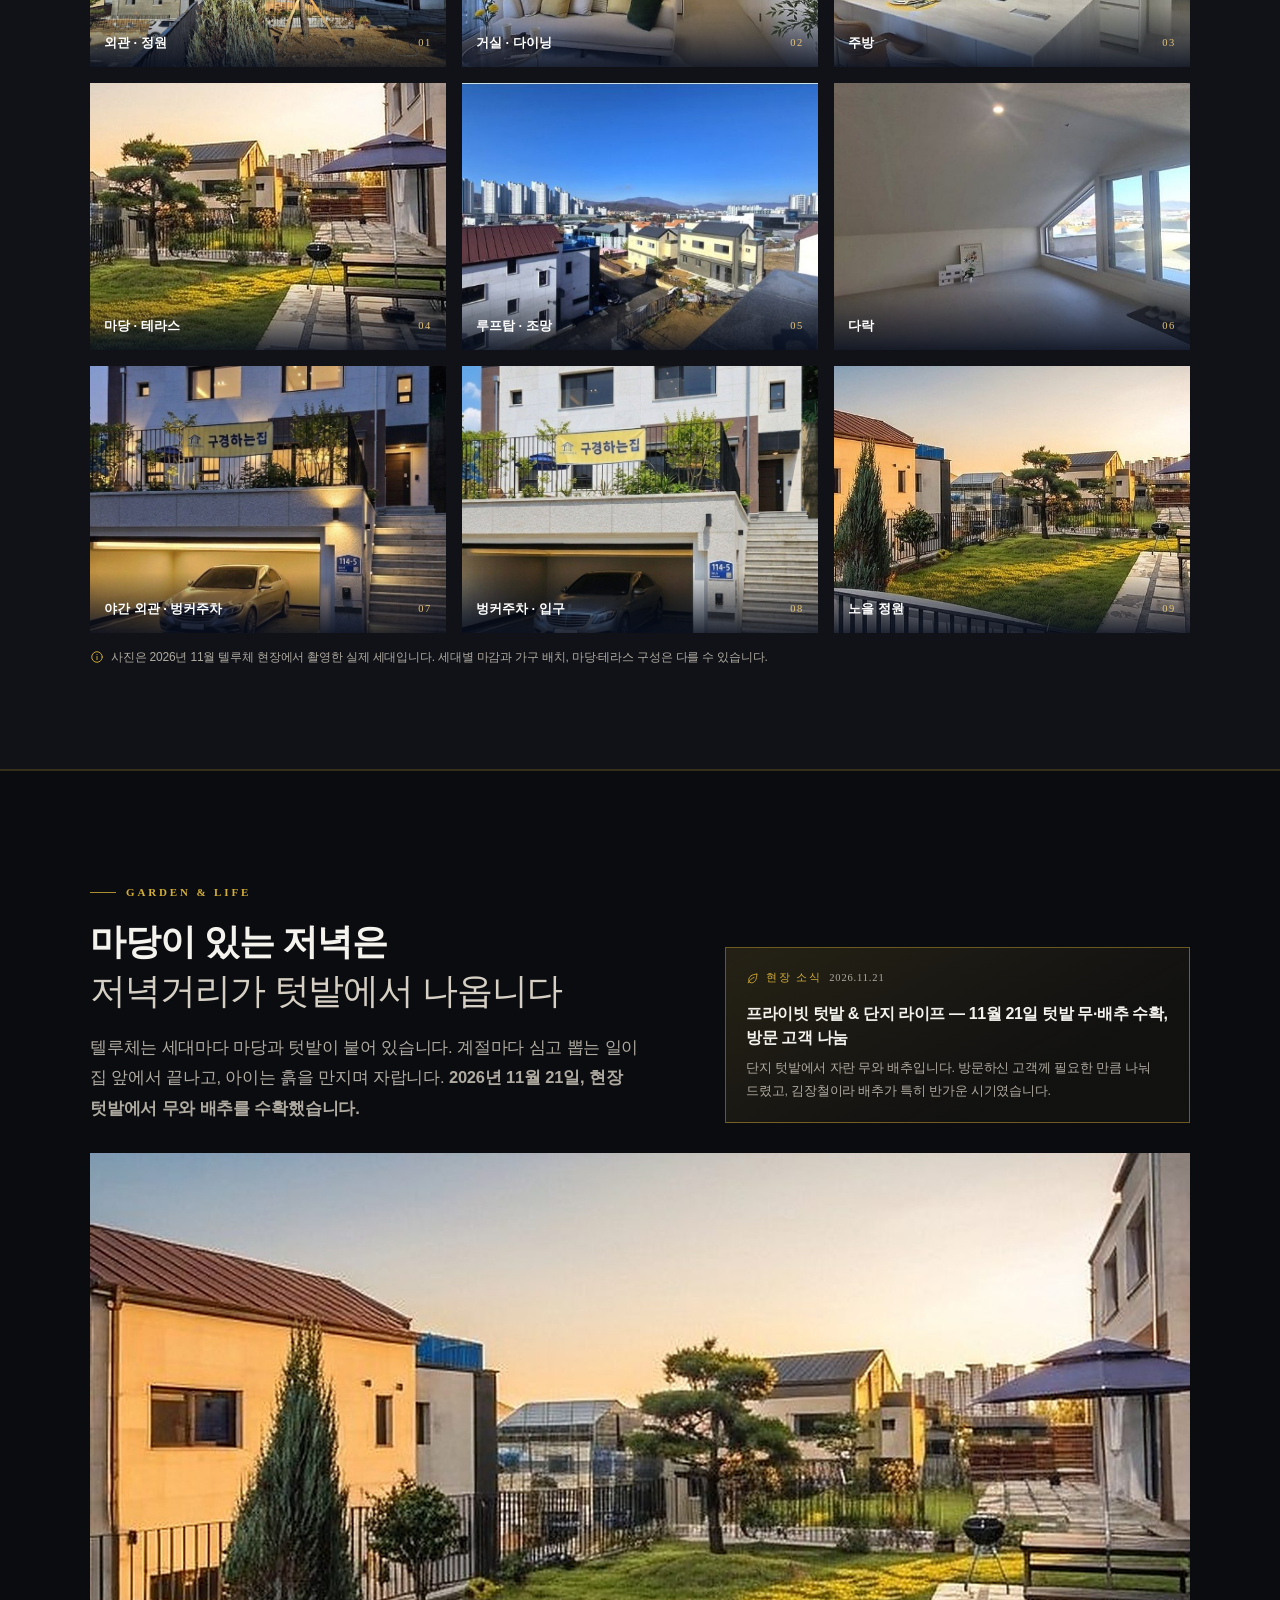
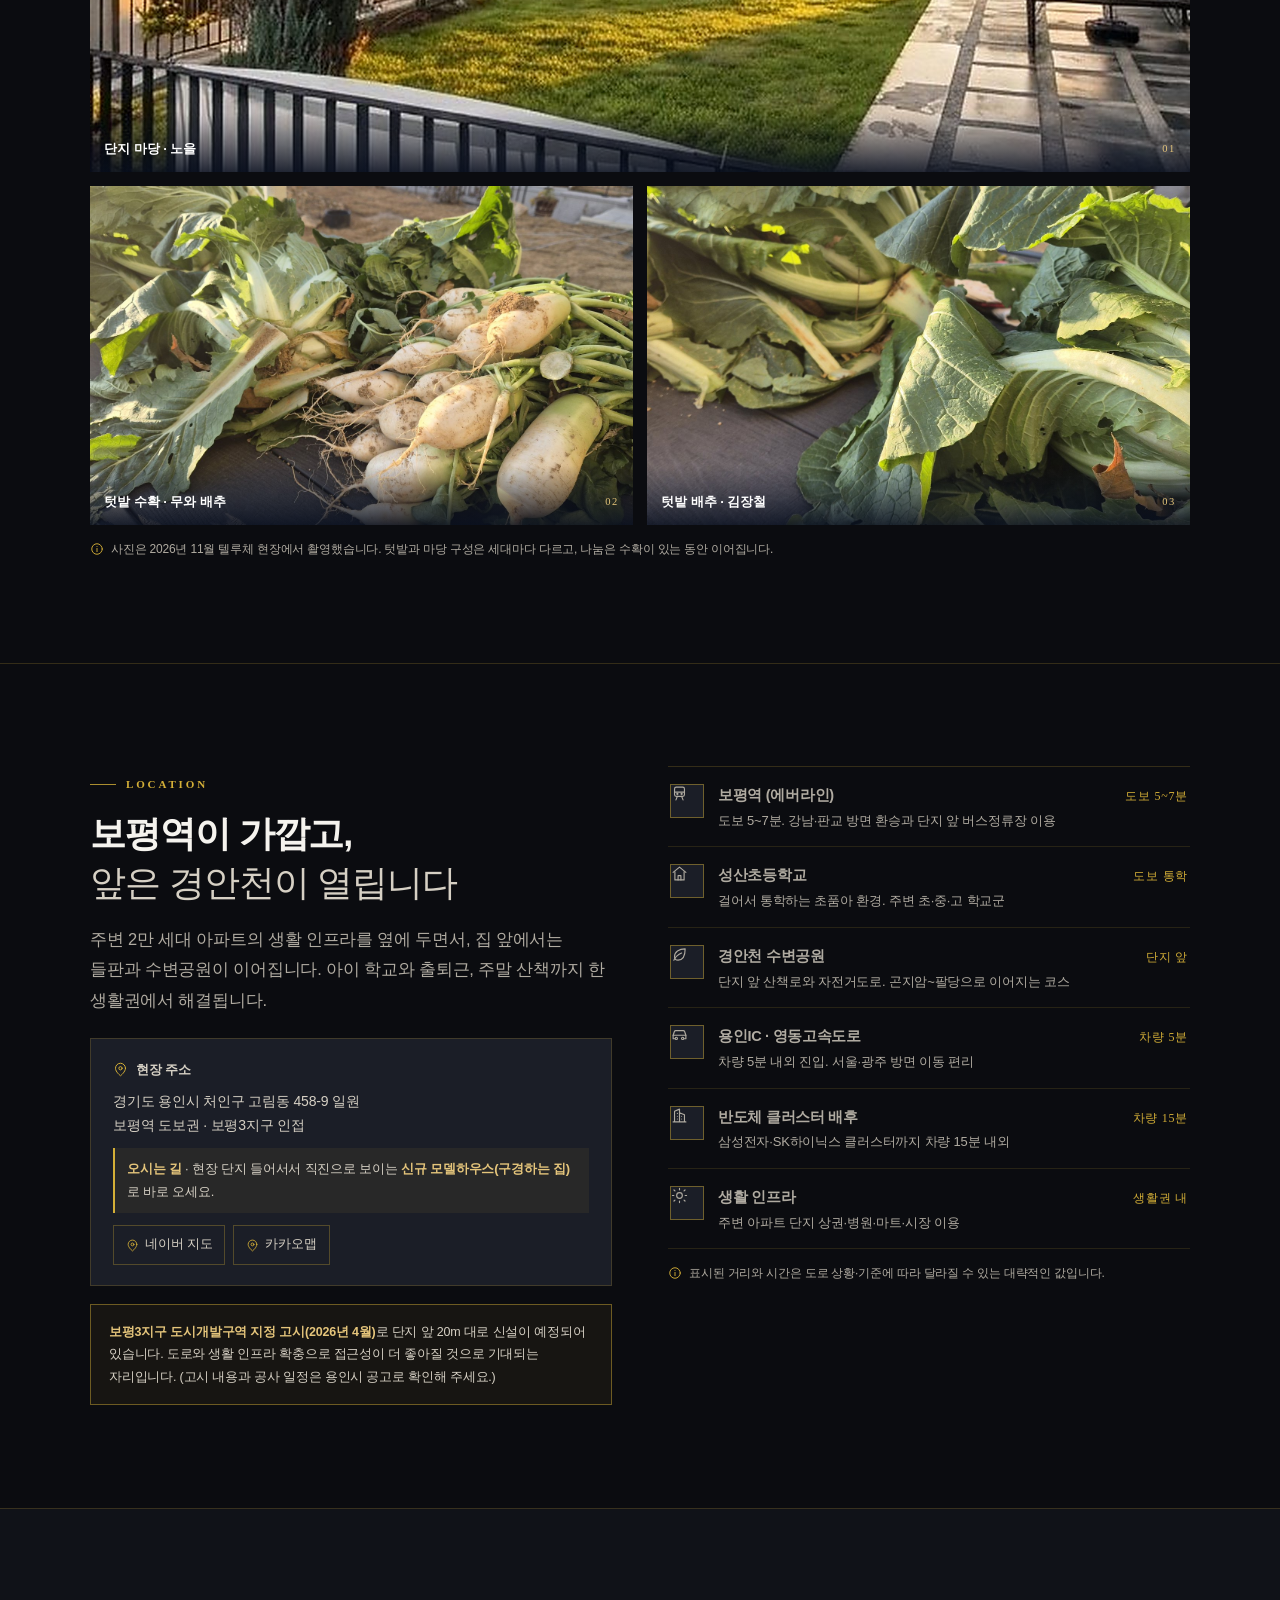
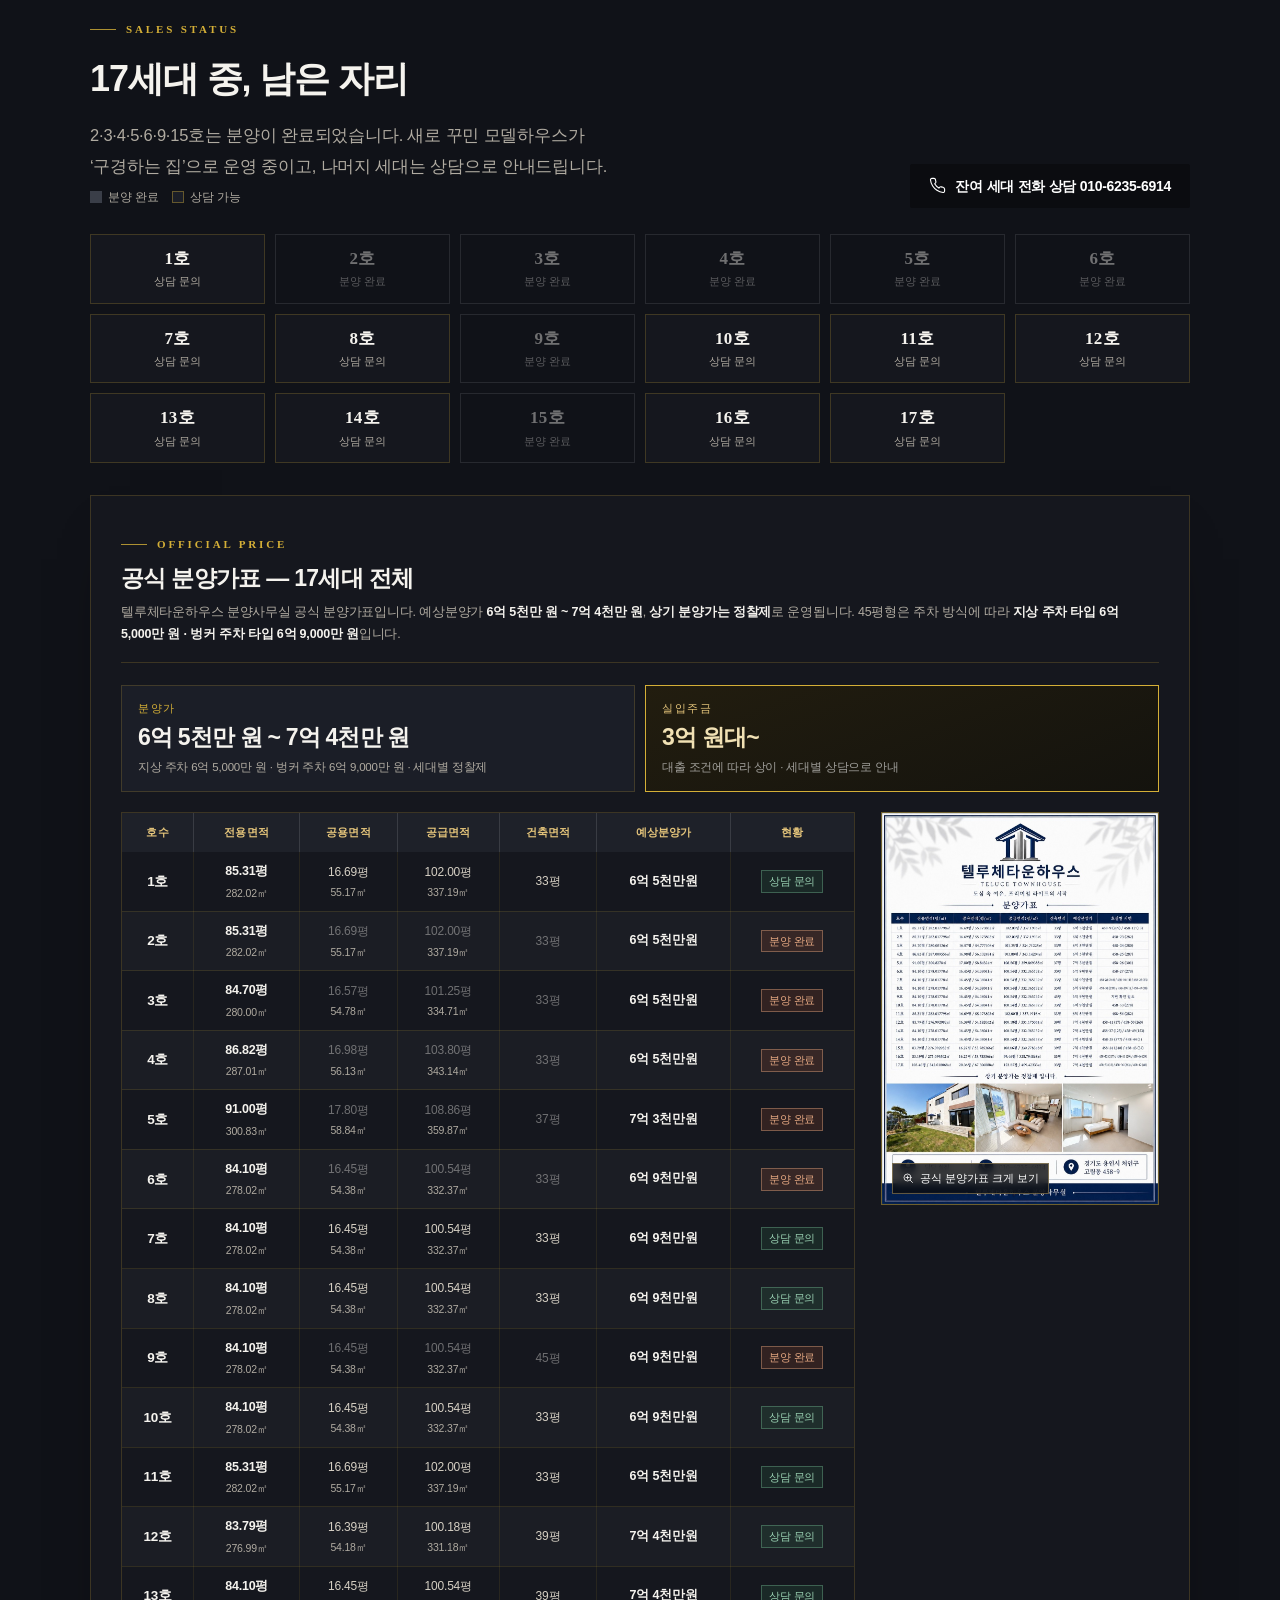
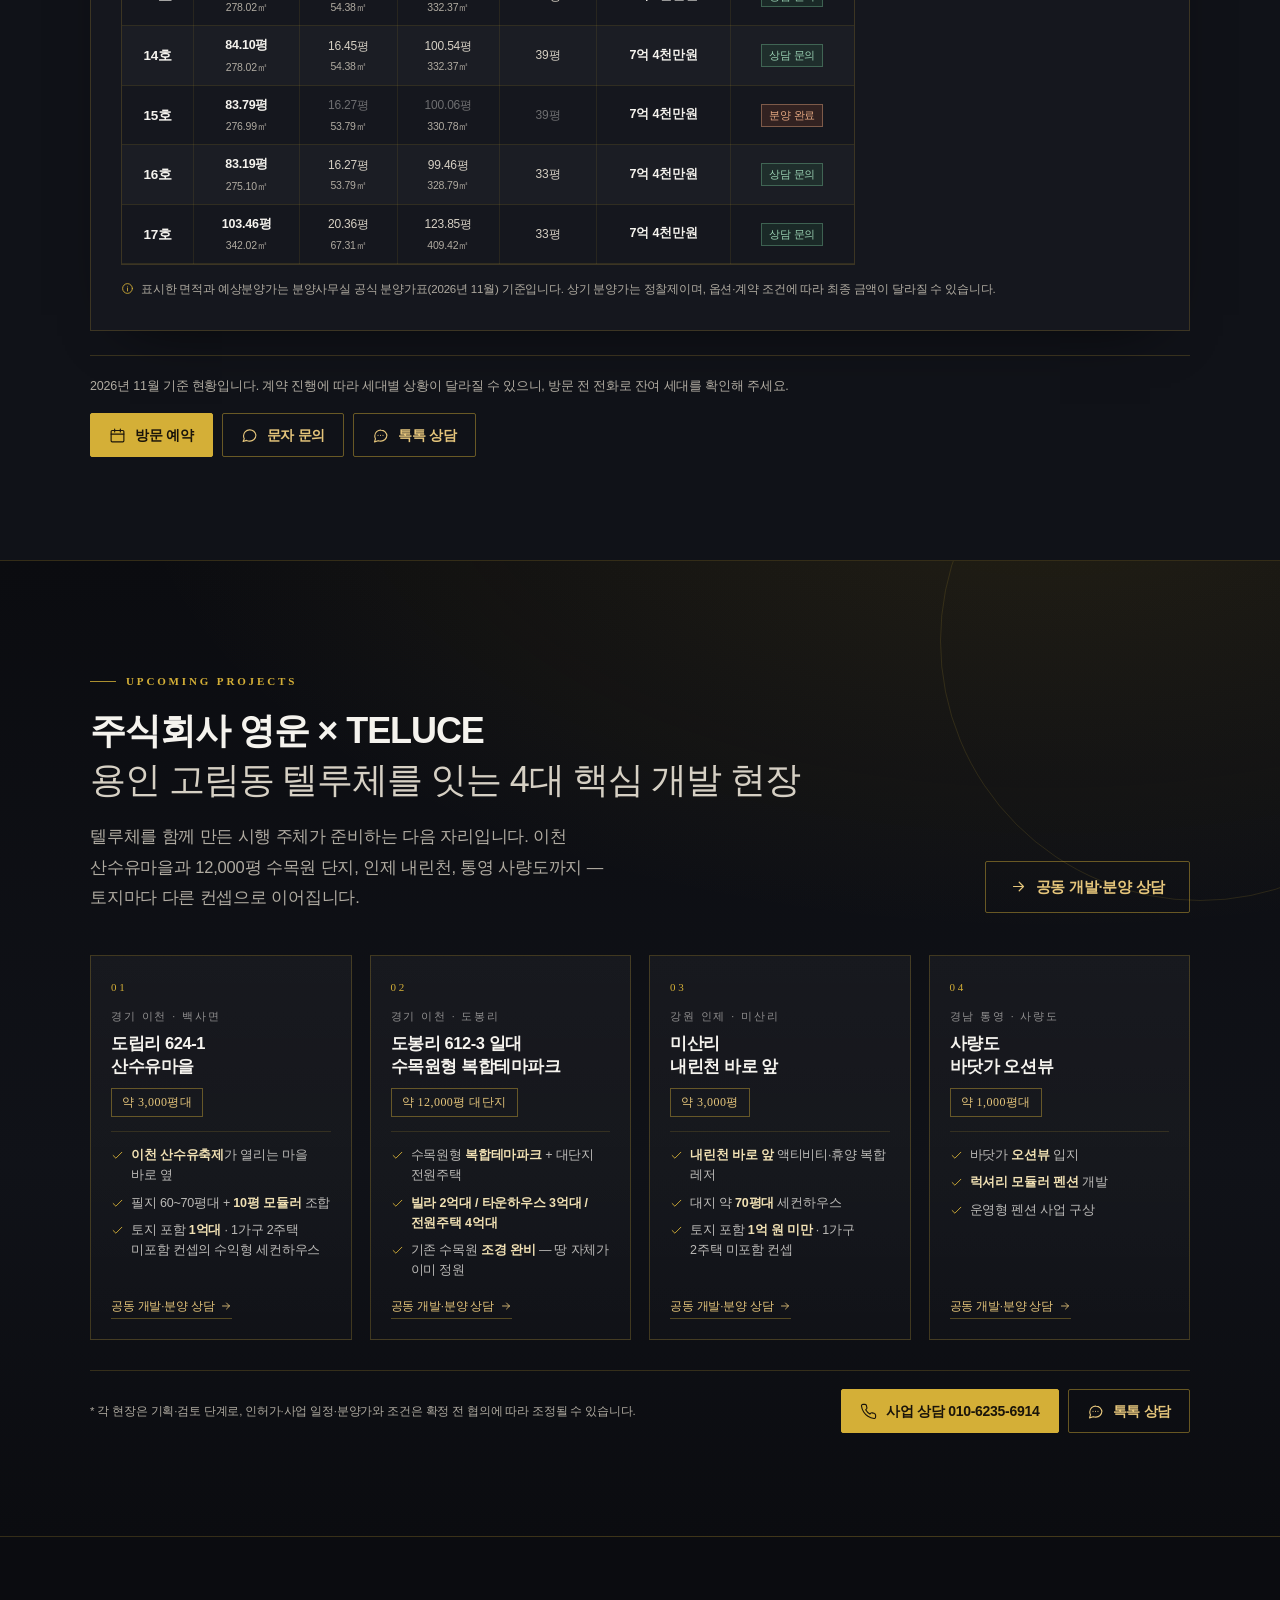
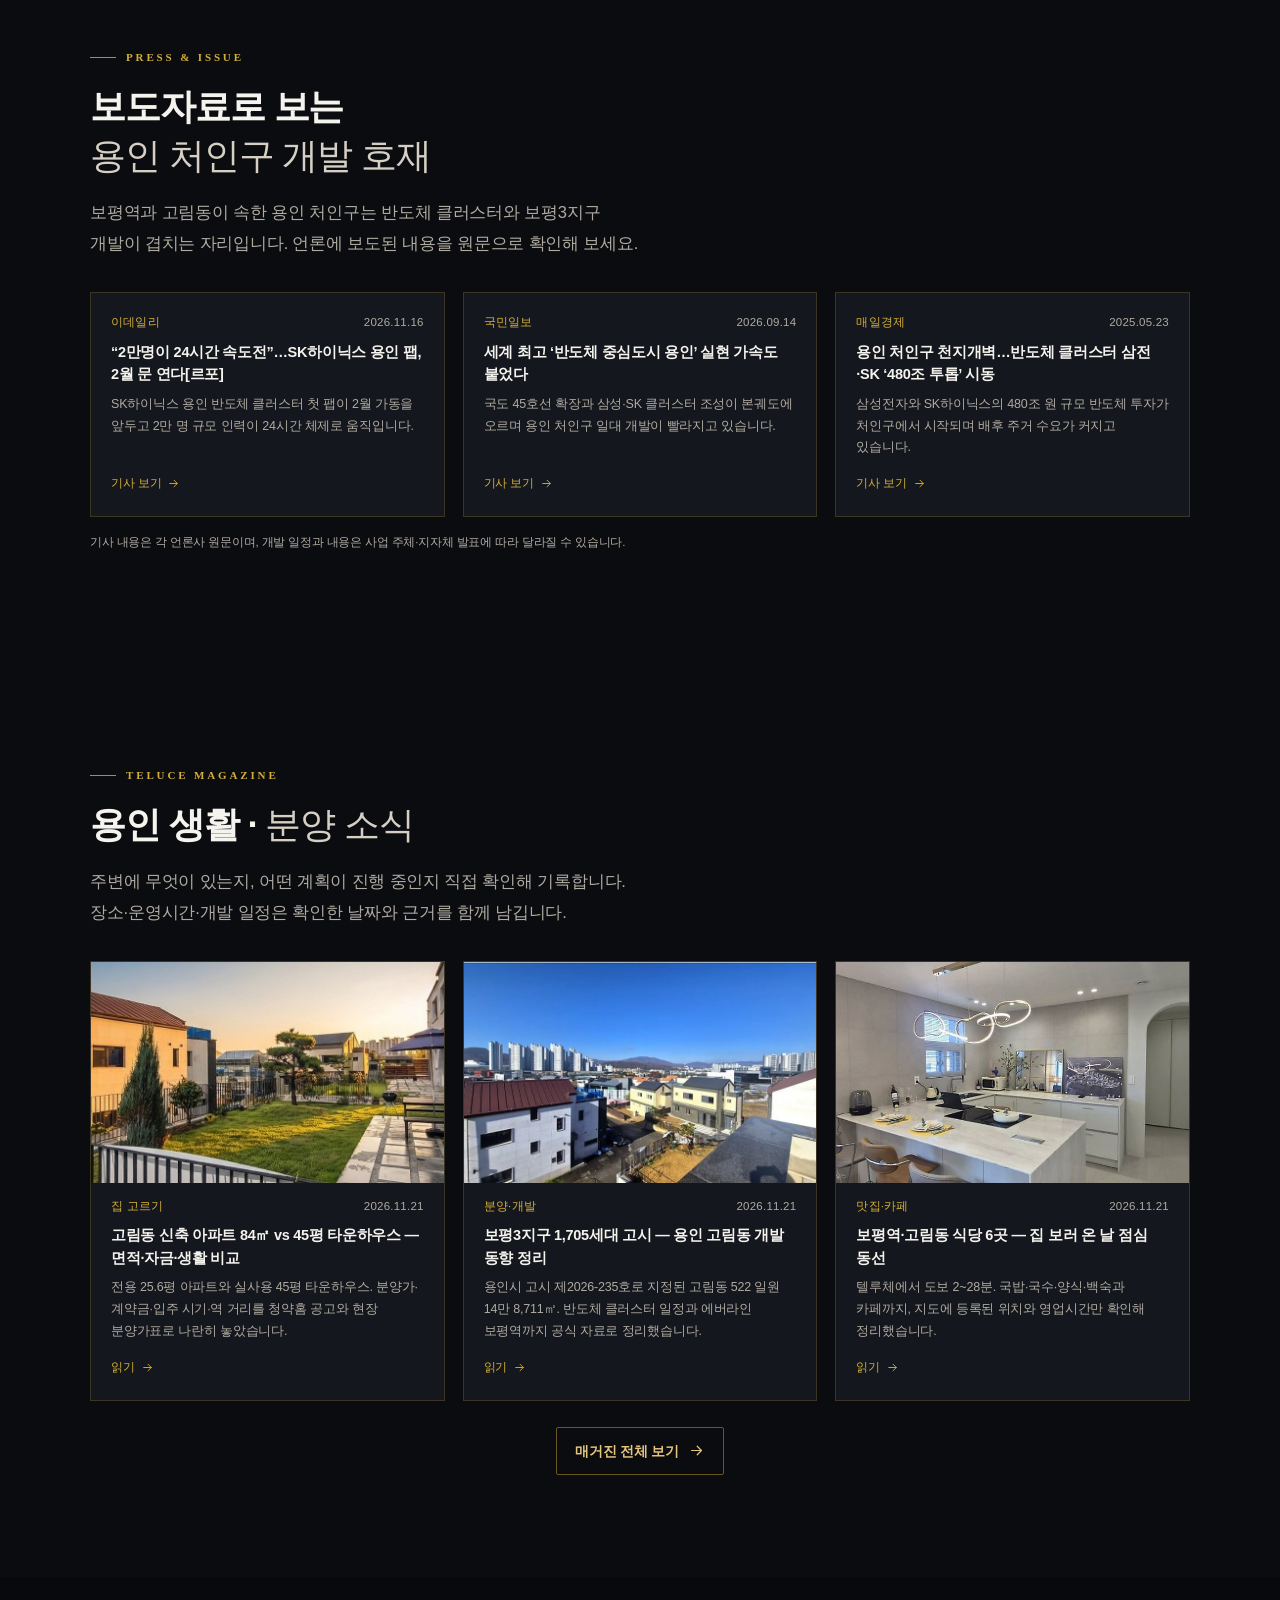
==== commit 41016887: "워킹 유출 방어 문구 추가 — 외부 부스·천막 방문 시 시행사 직영 혜택 미적용, 방문 전 직영(010-4825-7879·010-6235-6914) 연락 안내를 상단 안내 바와 #" ====
--- a/index.html
+++ b/index.html
@@ -304,6 +304,9 @@
 .dmh-bar .dmh-bar-tel{margin-left:auto;display:inline-flex;flex-wrap:wrap;gap:6px 14px;font-size:12.5px;font-weight:800}
 .dmh-bar .dmh-bar-tel a{color:#1A140A;border-bottom:1px solid rgba(26,20,10,.42);padding-bottom:1px}
 .dmh-bar .dmh-bar-tel a:hover{border-bottom-color:#1A140A}
+.dmh-bar .dmh-bar-warn{display:inline-flex;align-items:center;gap:7px;font-size:12px;font-weight:800;letter-spacing:-.01em;color:#FFF6E0;background:rgba(26,20,10,.86);border:1px solid rgba(255,246,224,.28);padding:5px 11px;line-height:1.35}
+.dmh-bar .dmh-bar-warn svg{width:13px;height:13px;flex:none;color:#EBD494}
+.dmh-bar .dmh-bar-warn b{font-size:12px;color:#EBD494;font-weight:800}
 .dmh{background:linear-gradient(180deg,#0A0B0F,#101218 62%,#0B0C10);border-bottom:1px solid var(--line);position:relative;overflow:hidden}
 .dmh::before{content:"";position:absolute;right:-180px;top:-160px;width:520px;height:520px;border-radius:50%;border:1px solid rgba(212,175,55,.14);pointer-events:none}
 .dmh-grid{display:grid;grid-template-columns:minmax(0,.92fr) minmax(0,1.08fr);gap:clamp(26px,4.6vw,60px);align-items:center;position:relative}
@@ -324,6 +327,14 @@
 .dmh-stop .k{display:inline-flex;align-items:center;gap:7px;font-family:var(--ff-serif);font-size:10.5px;font-weight:700;letter-spacing:.2em;color:var(--gold-soft);margin-bottom:9px}
 .dmh-stop p{margin:0;font-size:14.5px;line-height:1.82;color:var(--ink-2)}
 .dmh-stop b{color:#fff;font-weight:700}
+.dmh-warn{position:relative;margin-top:20px;padding:16px 18px 16px 20px;border:1px solid rgba(229,110,86,.5);background:linear-gradient(100deg,rgba(178,58,38,.22),rgba(178,58,38,.06));border-left:3px solid #E5856A}
+.dmh-warn .k{display:inline-flex;align-items:center;gap:7px;font-family:var(--ff-serif);font-size:10.5px;font-weight:700;letter-spacing:.2em;color:#F2A78F;margin-bottom:8px}
+.dmh-warn .k svg{width:13px;height:13px;flex:none}
+.dmh-warn p{margin:0;font-size:14px;line-height:1.8;color:rgba(255,255,255,.86)}
+.dmh-warn p+p{margin-top:7px}
+.dmh-warn b{color:#fff;font-weight:700}
+.dmh-warn a{color:var(--gold-pale);font-weight:700;border-bottom:1px solid rgba(229,197,123,.45);white-space:nowrap}
+.dmh-warn a:hover{border-bottom-color:var(--gold-pale)}
 .dmh-actions{display:flex;flex-wrap:wrap;gap:9px;margin-top:22px}
 .dmh-tels{margin-top:14px;font-size:13px;line-height:1.75;color:rgba(255,255,255,.68)}
 .dmh-tels b{color:var(--gold-pale);font-weight:700;letter-spacing:.01em}
@@ -889,6 +900,7 @@
   <div class="wrap">
     <b><svg aria-hidden="true"><use href="#i-pin"/></svg>저기(임시 부스) 말고, 여기(직영 모델하우스)로 바로 오세요</b>
     <span class="dmh-bar-meta">용인시 처인구 임원로 114-5 · 방문 전 직영 확인</span>
+    <span class="dmh-bar-warn"><svg aria-hidden="true"><use href="#i-check"/></svg>외부 부스·천막 방문 시 <b>직영 혜택 미적용</b> — 오시기 전에 꼭 직영으로 전화 주세요</span>
     <span class="dmh-bar-tel"><a href="tel:+821048257879">대표 010-4825-7879</a><a href="tel:+821062356914">직영 실장 010-6235-6914</a></span>
   </div>
 </div>
@@ -1007,6 +1019,11 @@
         <span class="eyebrow on-light">Direct model house</span>
         <h2 class="title">저기(임시 부스) 말고<br><span class="thin">여기(직영 모델하우스)로 바로 오세요</span></h2>
         <p class="lead">현장 앞에 세워 놓은 <b>임시 부스(분양대행사)</b>가 아니라, 시행사가 직접 운영하는 <b>직영 모델하우스</b>입니다. 한 단계 거치지 말고 <b>임원로 114-5 직영 모델하우스</b>로 바로 오시면 조건과 잔여 세대, 공정 상황을 현장에서 그대로 확인하실 수 있습니다.</p>
+        <div class="dmh-warn" role="note" aria-label="외부 부스·천막 방문 시 직영 혜택 미적용 안내">
+          <span class="k"><svg aria-hidden="true"><use href="#i-check"/></svg>꼭 확인해 주세요</span>
+          <p><b>외부 부스·천막(분양대행사)에서 안내받고 오시면 시행사 직영 혜택이 적용되지 않습니다.</b> 직영 분양 조건·무상 증정·입주 후 A/S는 임원로 114-5 <b>‘구경하는 집’ 직영 모델하우스</b>에서 직접 계약하신 분께만 드립니다.</p>
+          <p>방문 전에 꼭 직영으로 먼저 연락 주세요 — <a href="tel:+821048257879">대표 010-4825-7879</a> · <a href="tel:+821062356914">직영 실장 010-6235-6914</a></p>
+        </div>
         <ul class="dmh-place">
           <li><svg aria-hidden="true"><use href="#i-pin"/></svg><span>주소 — <b>용인시 처인구 임원로 114-5</b> (텔루체 직영 모델하우스 · 구경하는 집)</span></li>
           <li><svg aria-hidden="true"><use href="#i-phone"/></svg><span>방문 전 직영 확인 — <b>대표 010-4825-7879</b> · <b>직영 실장 010-6235-6914</b></span></li>
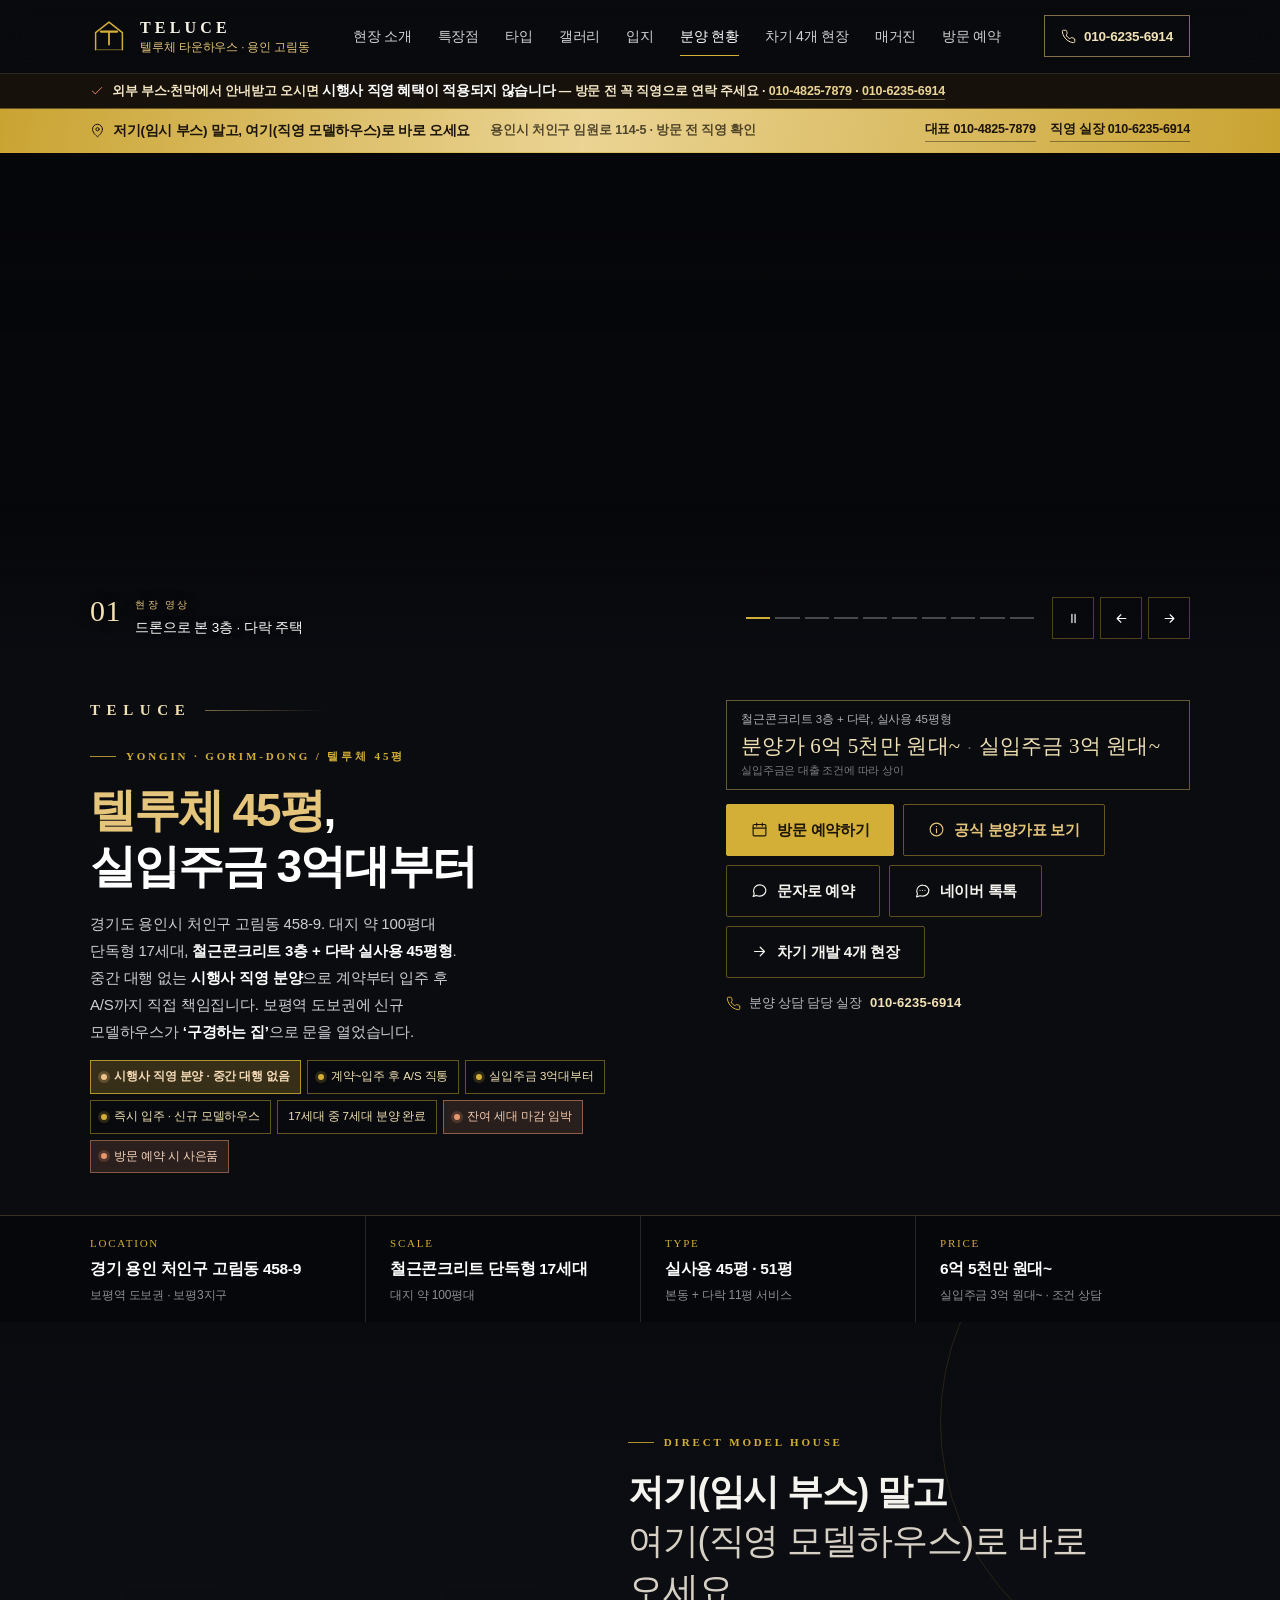
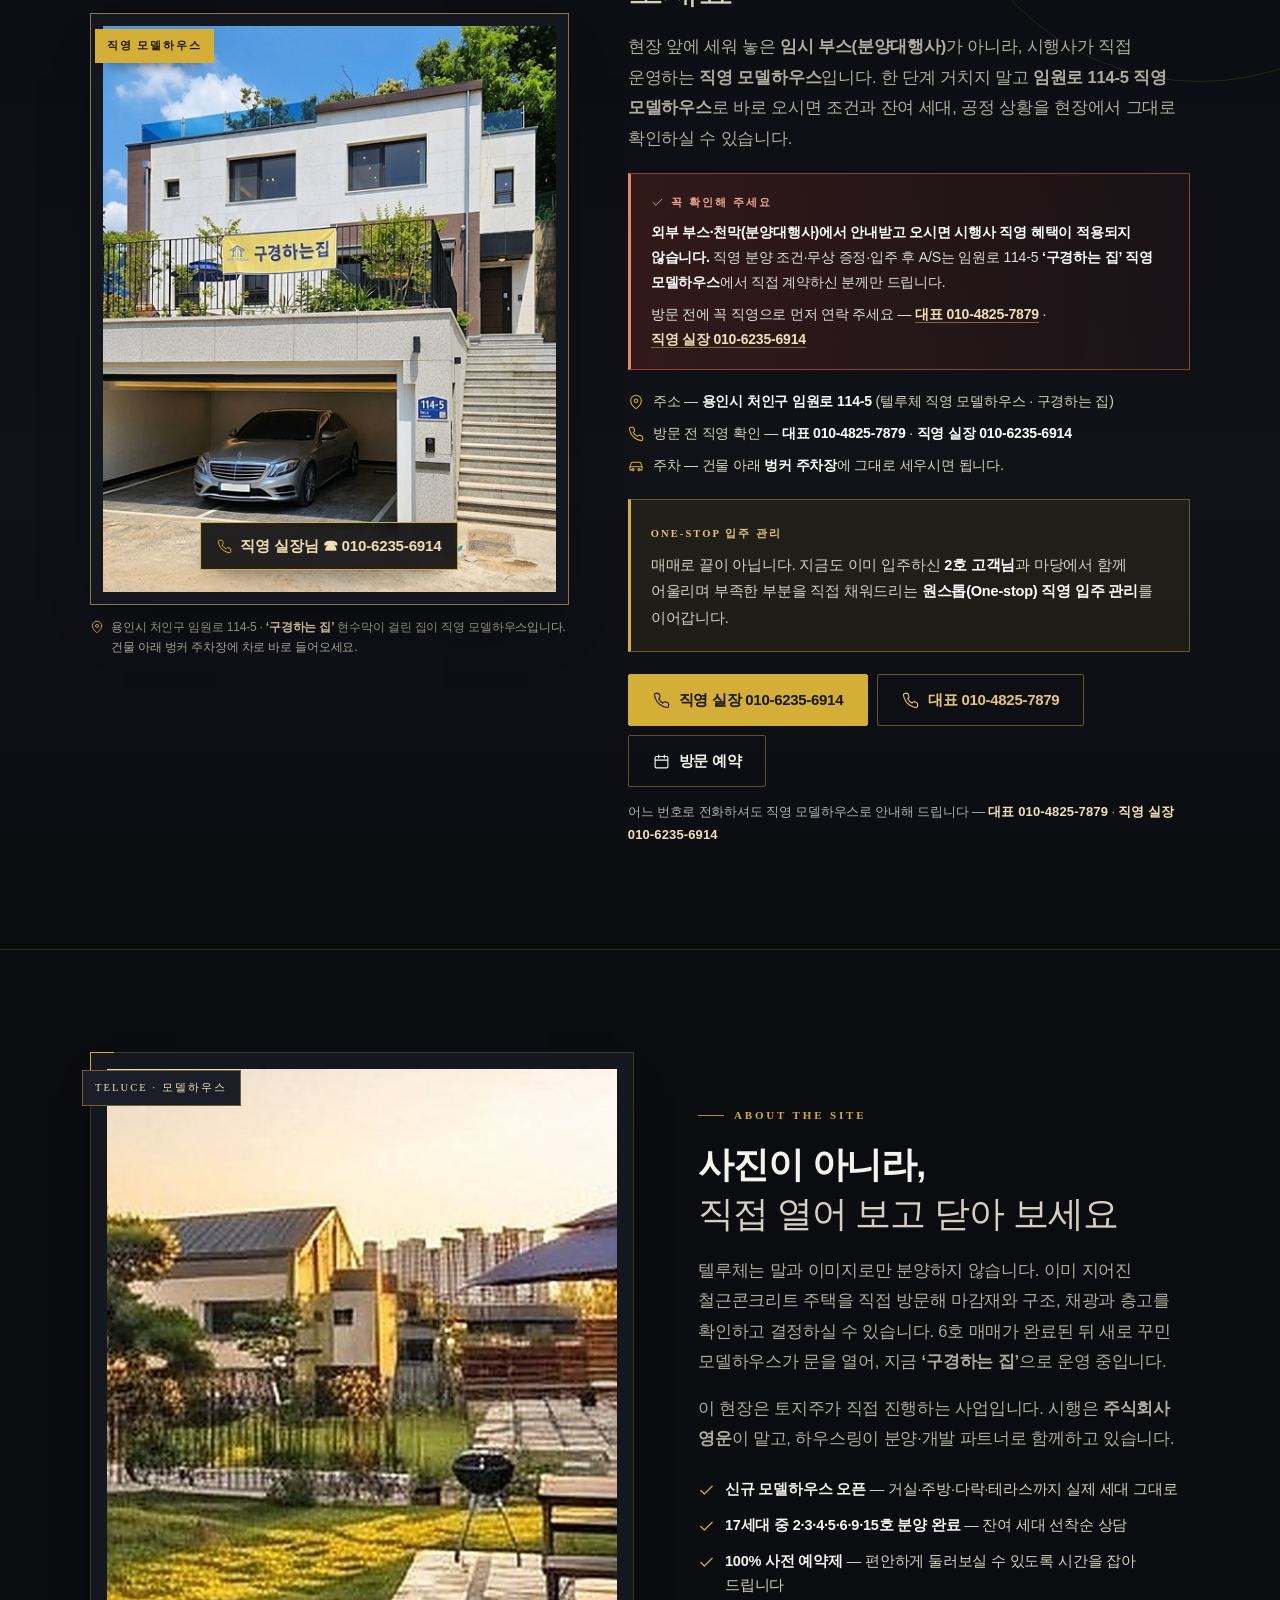
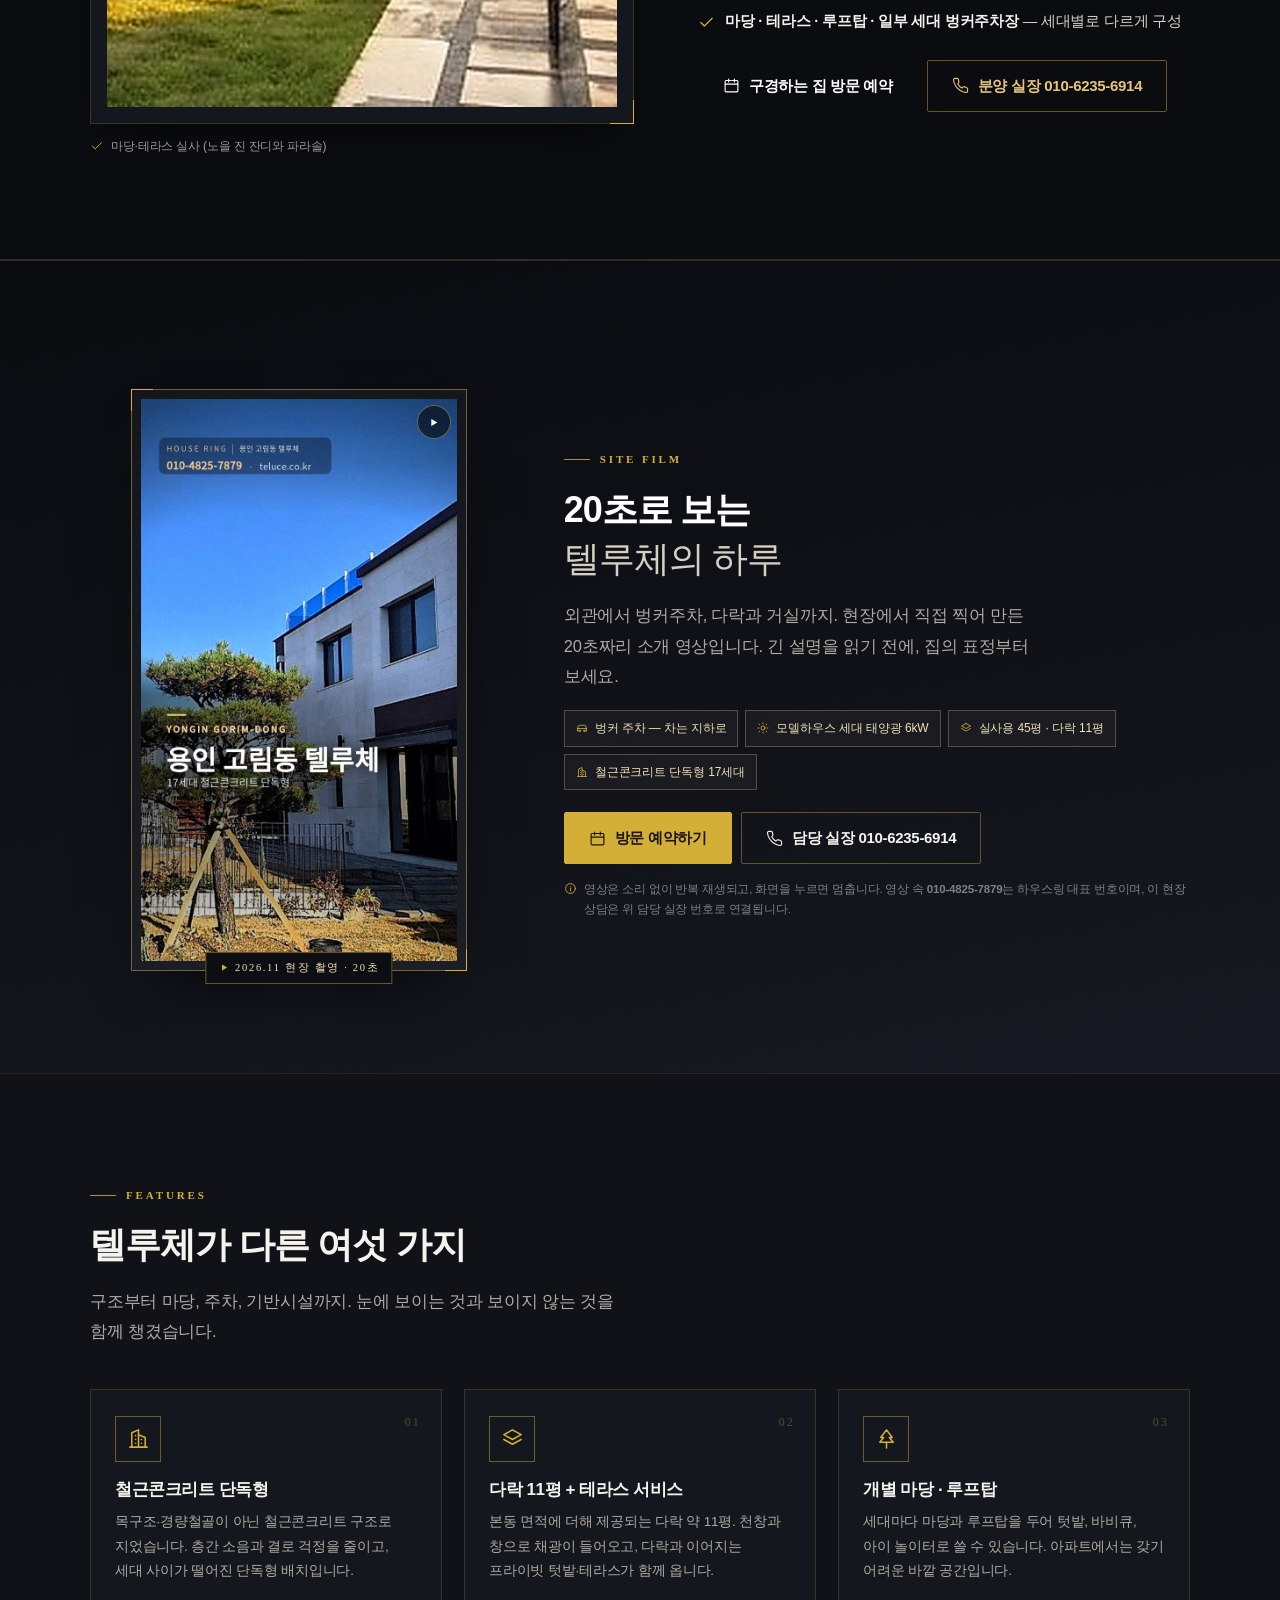
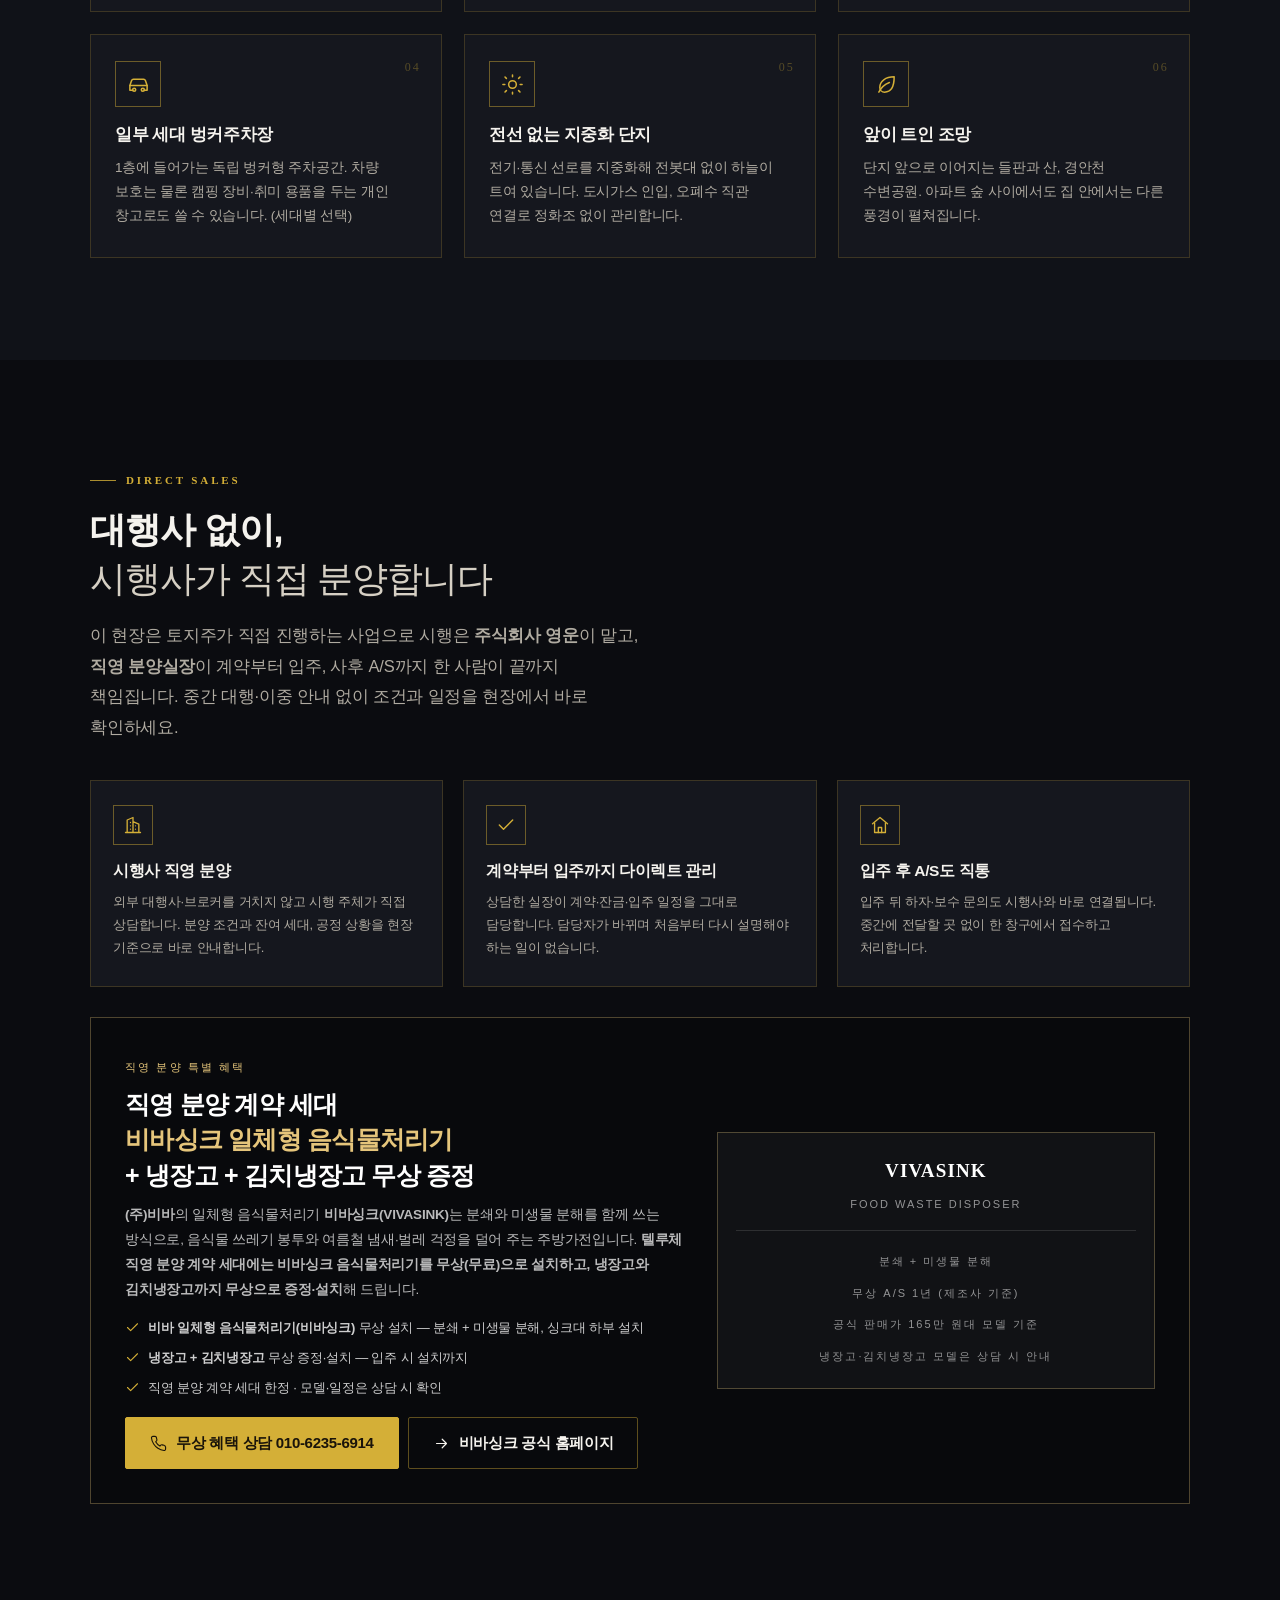
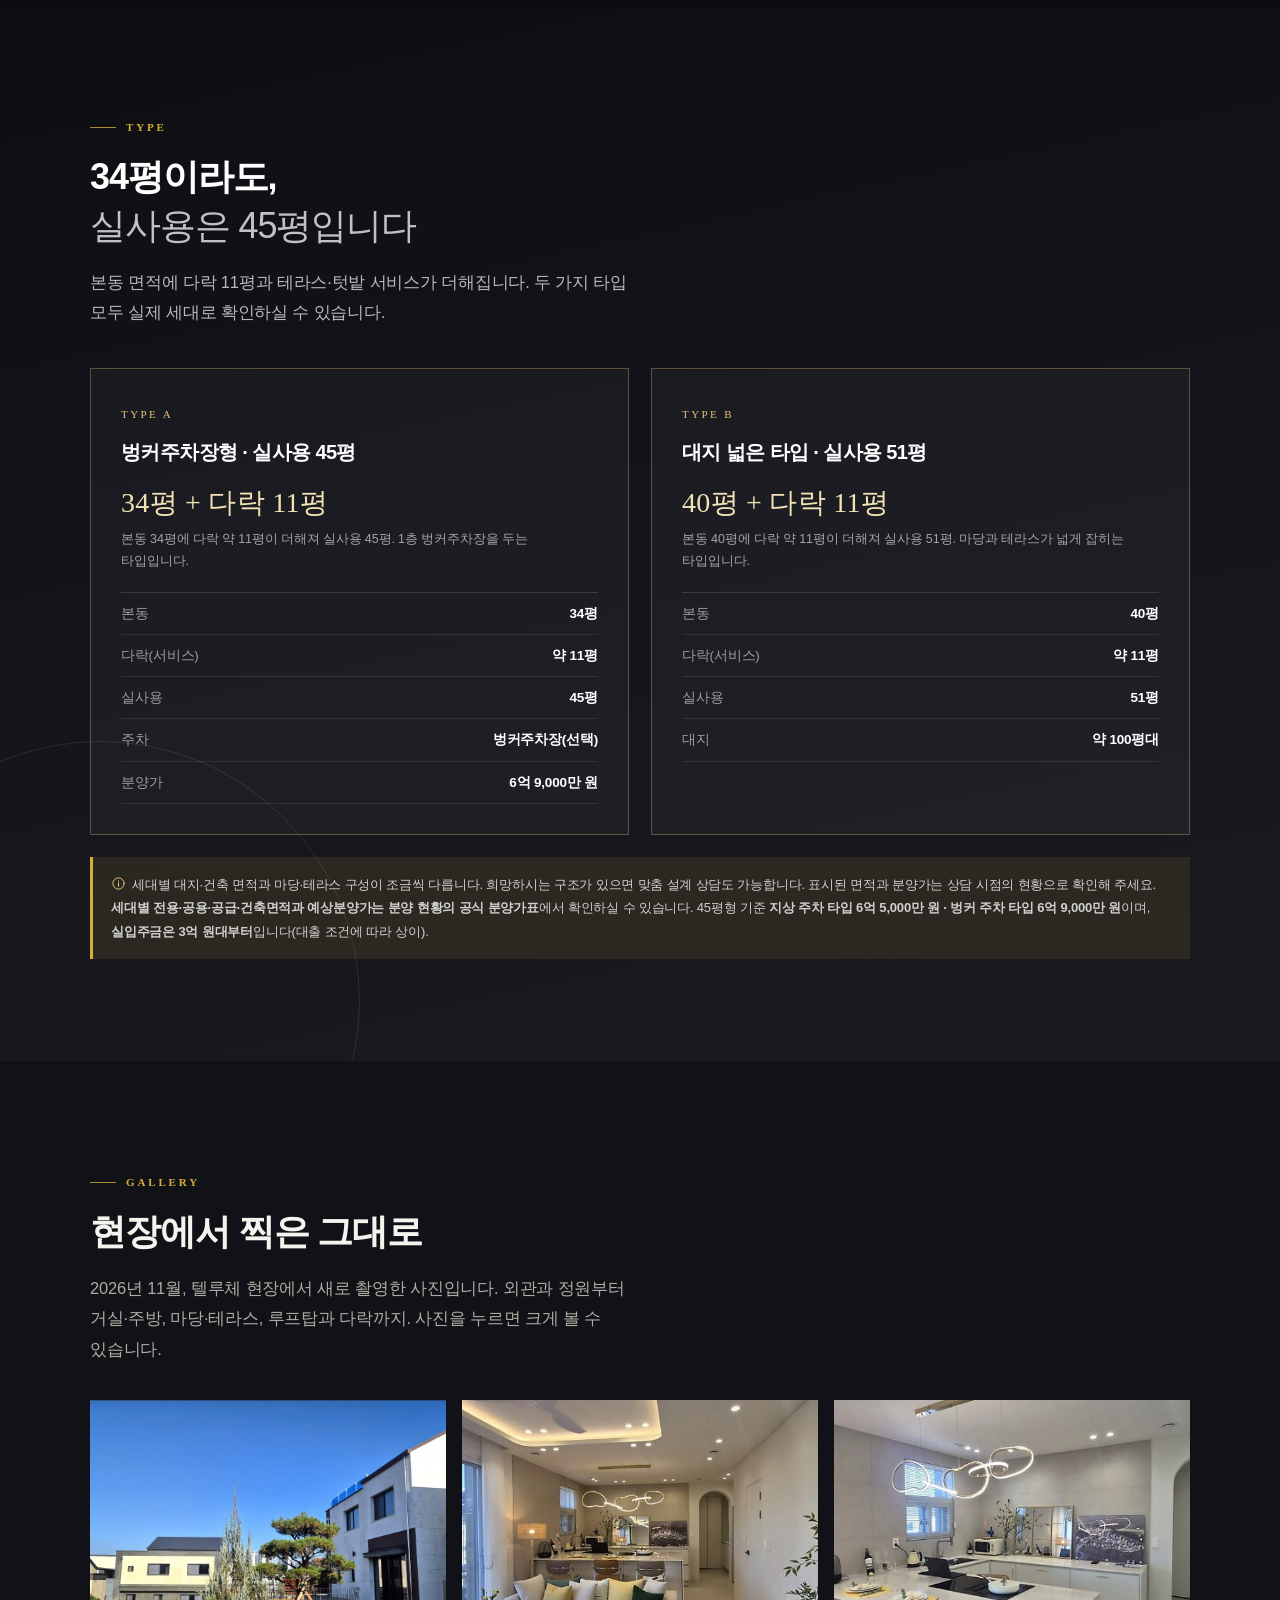
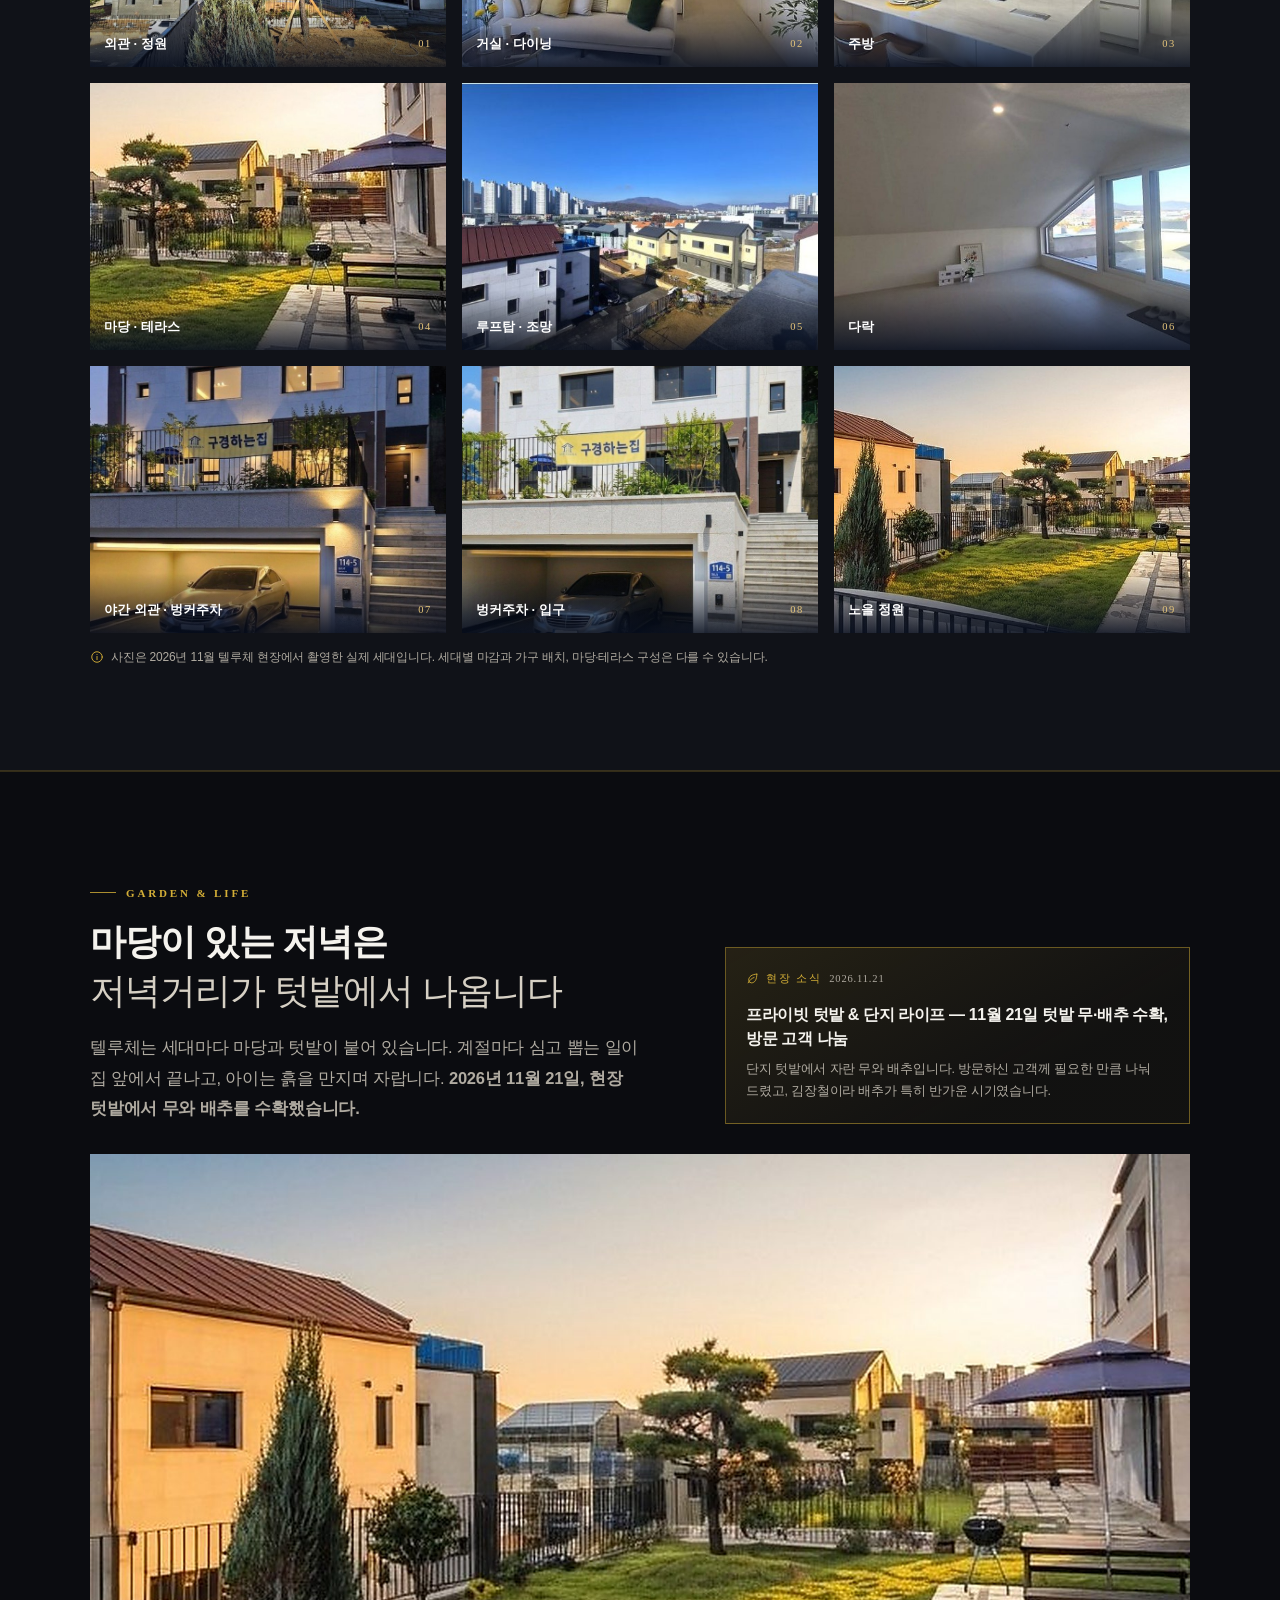
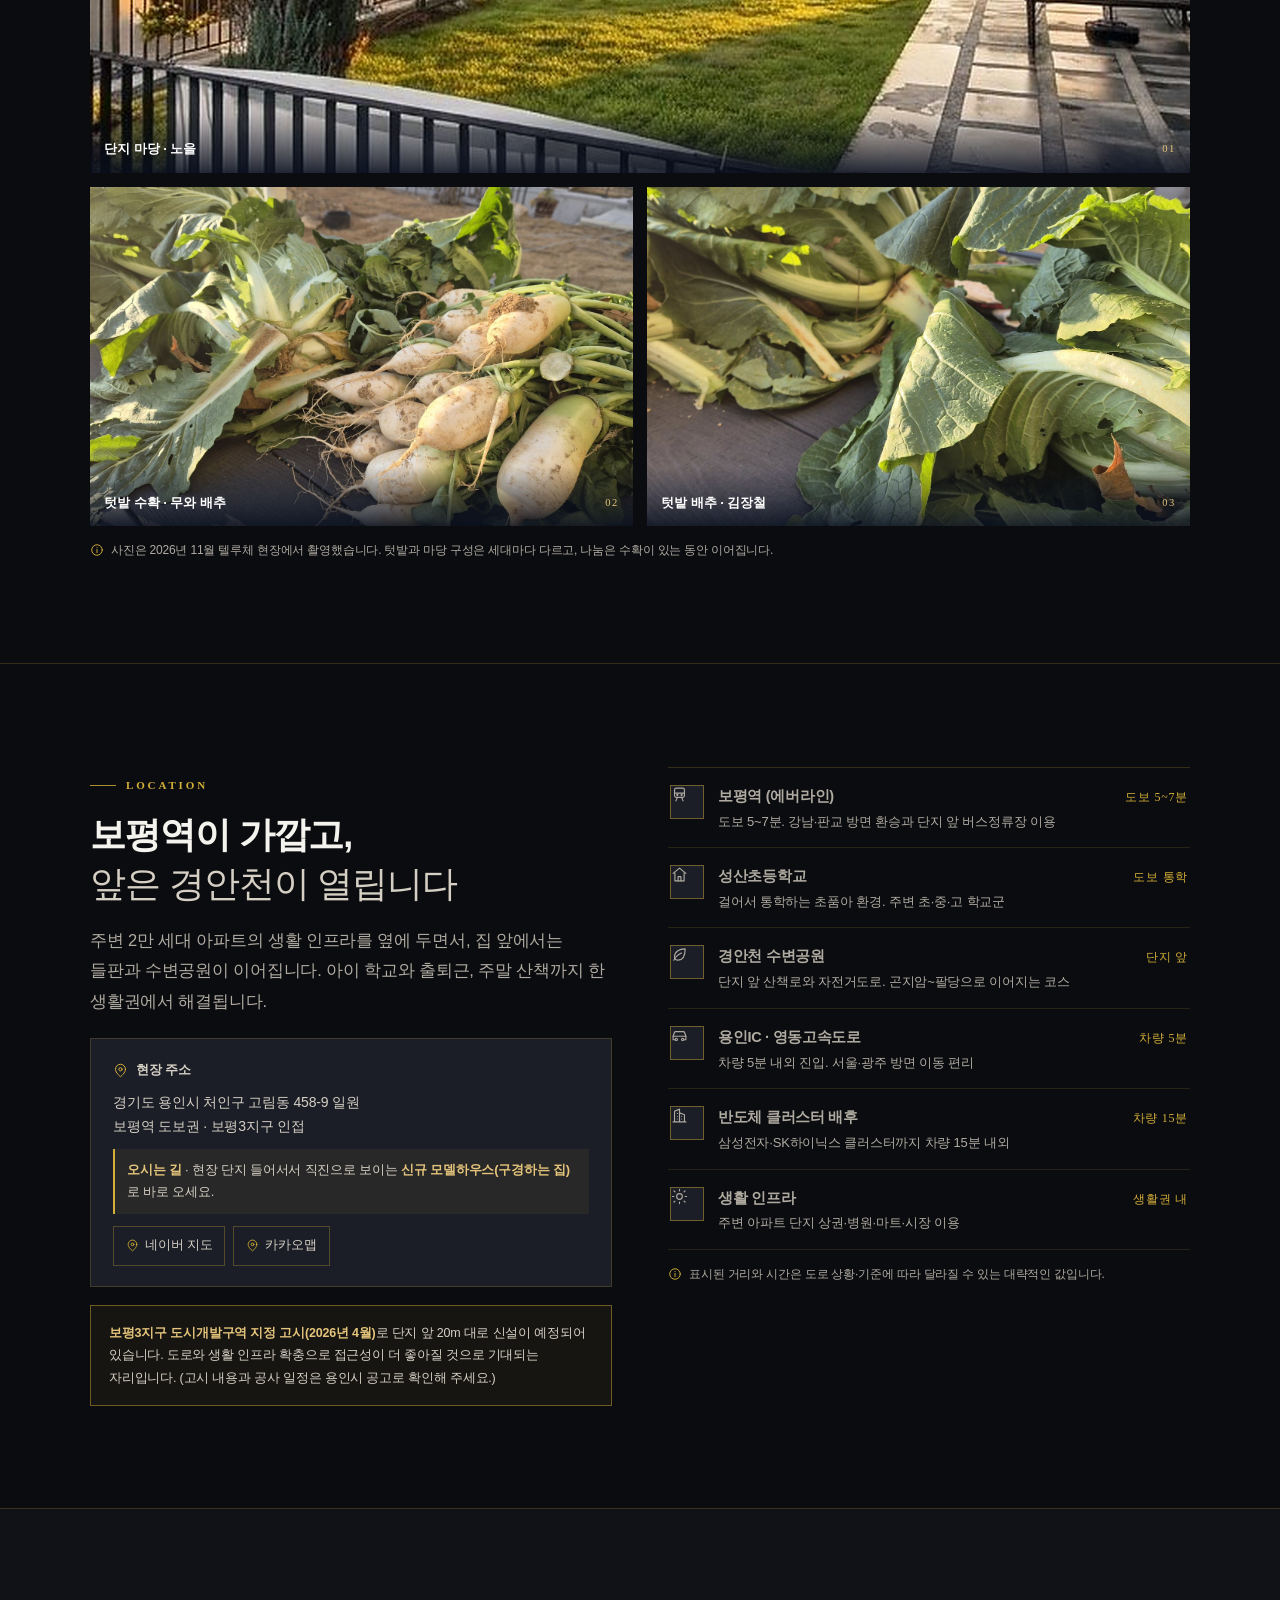
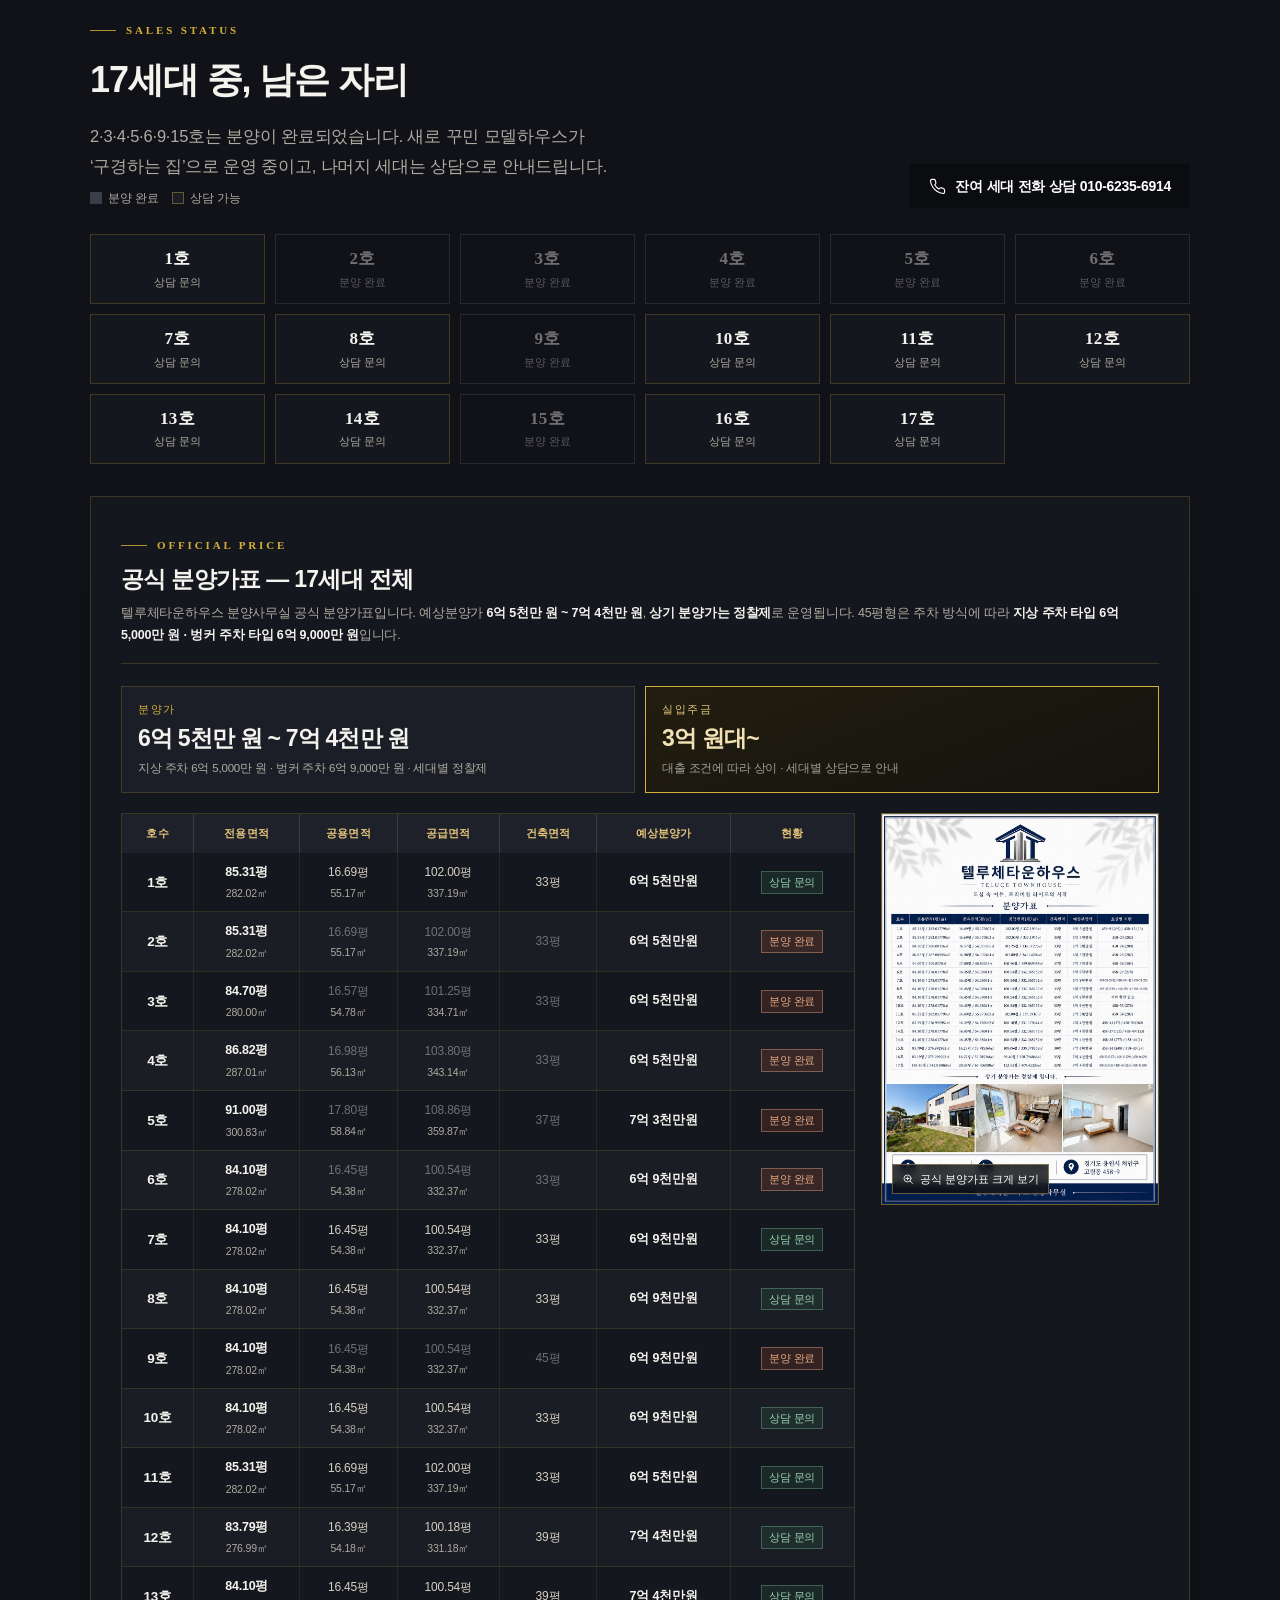
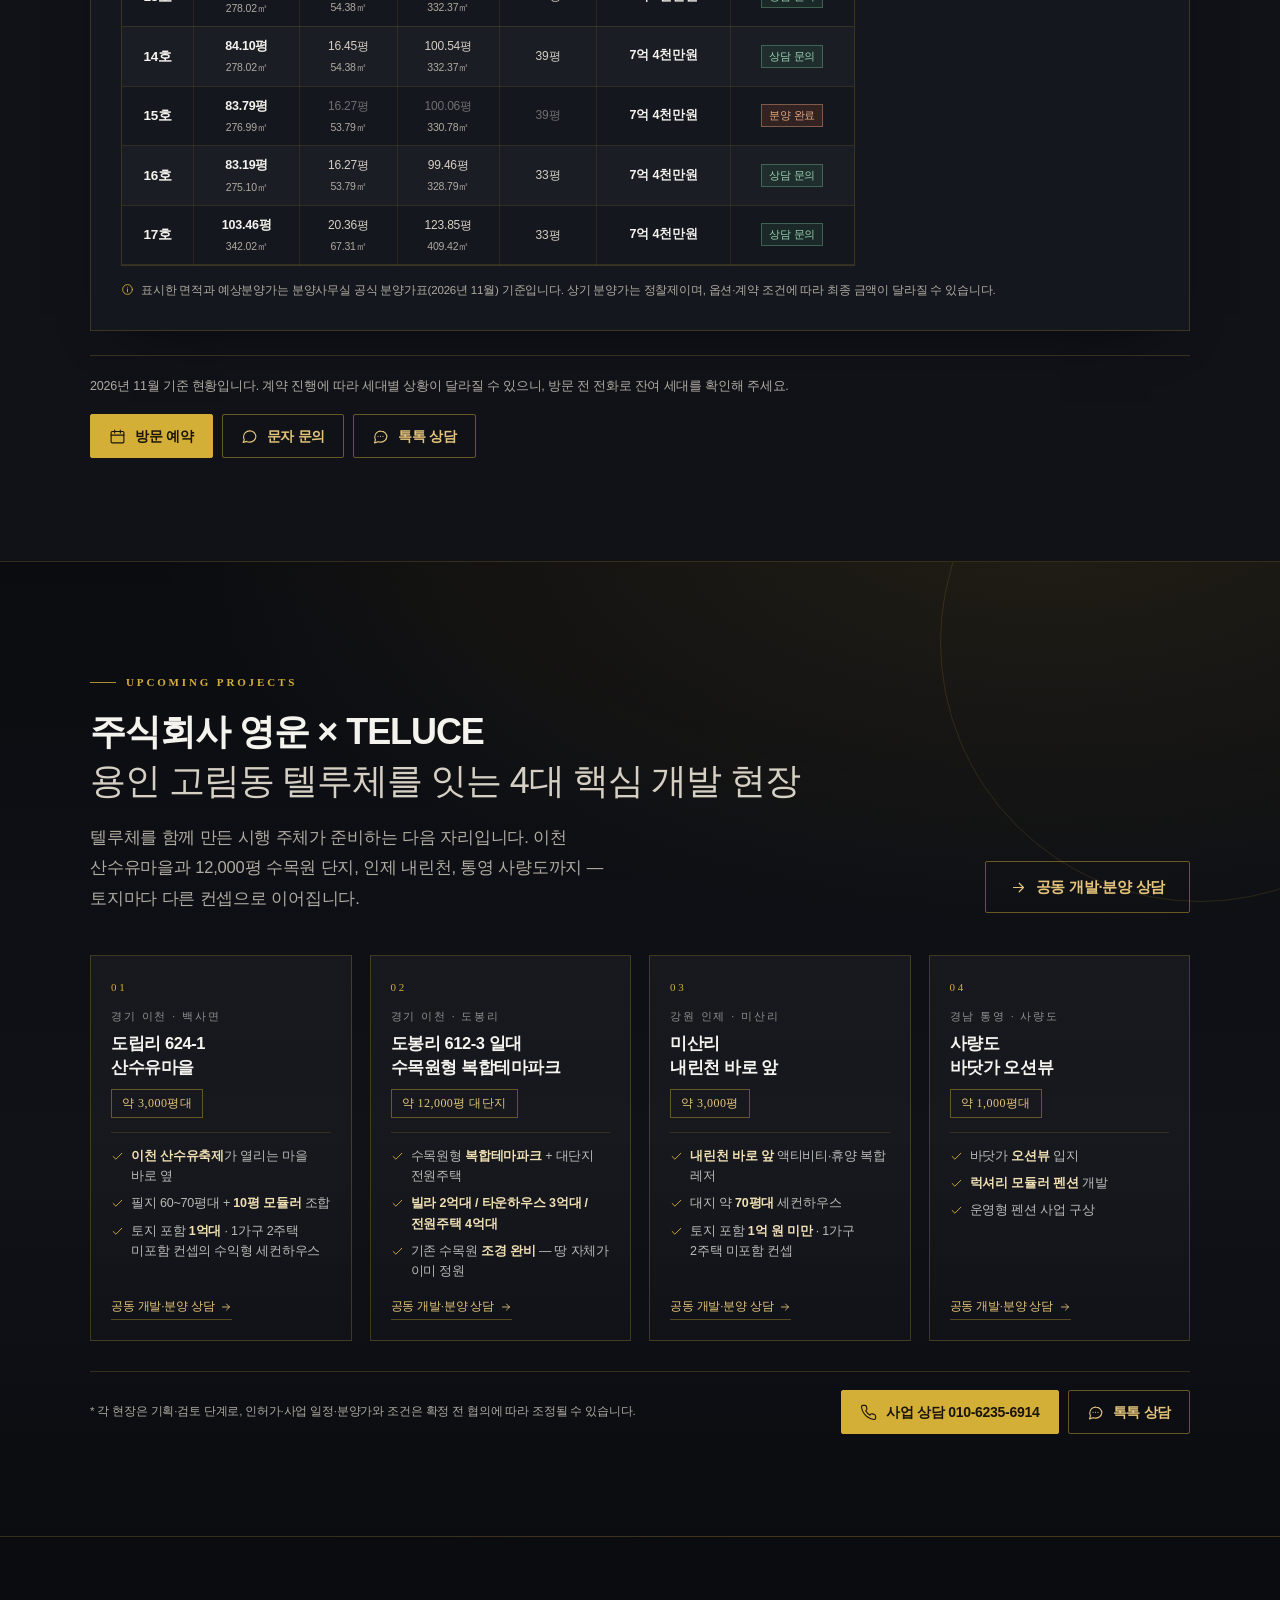
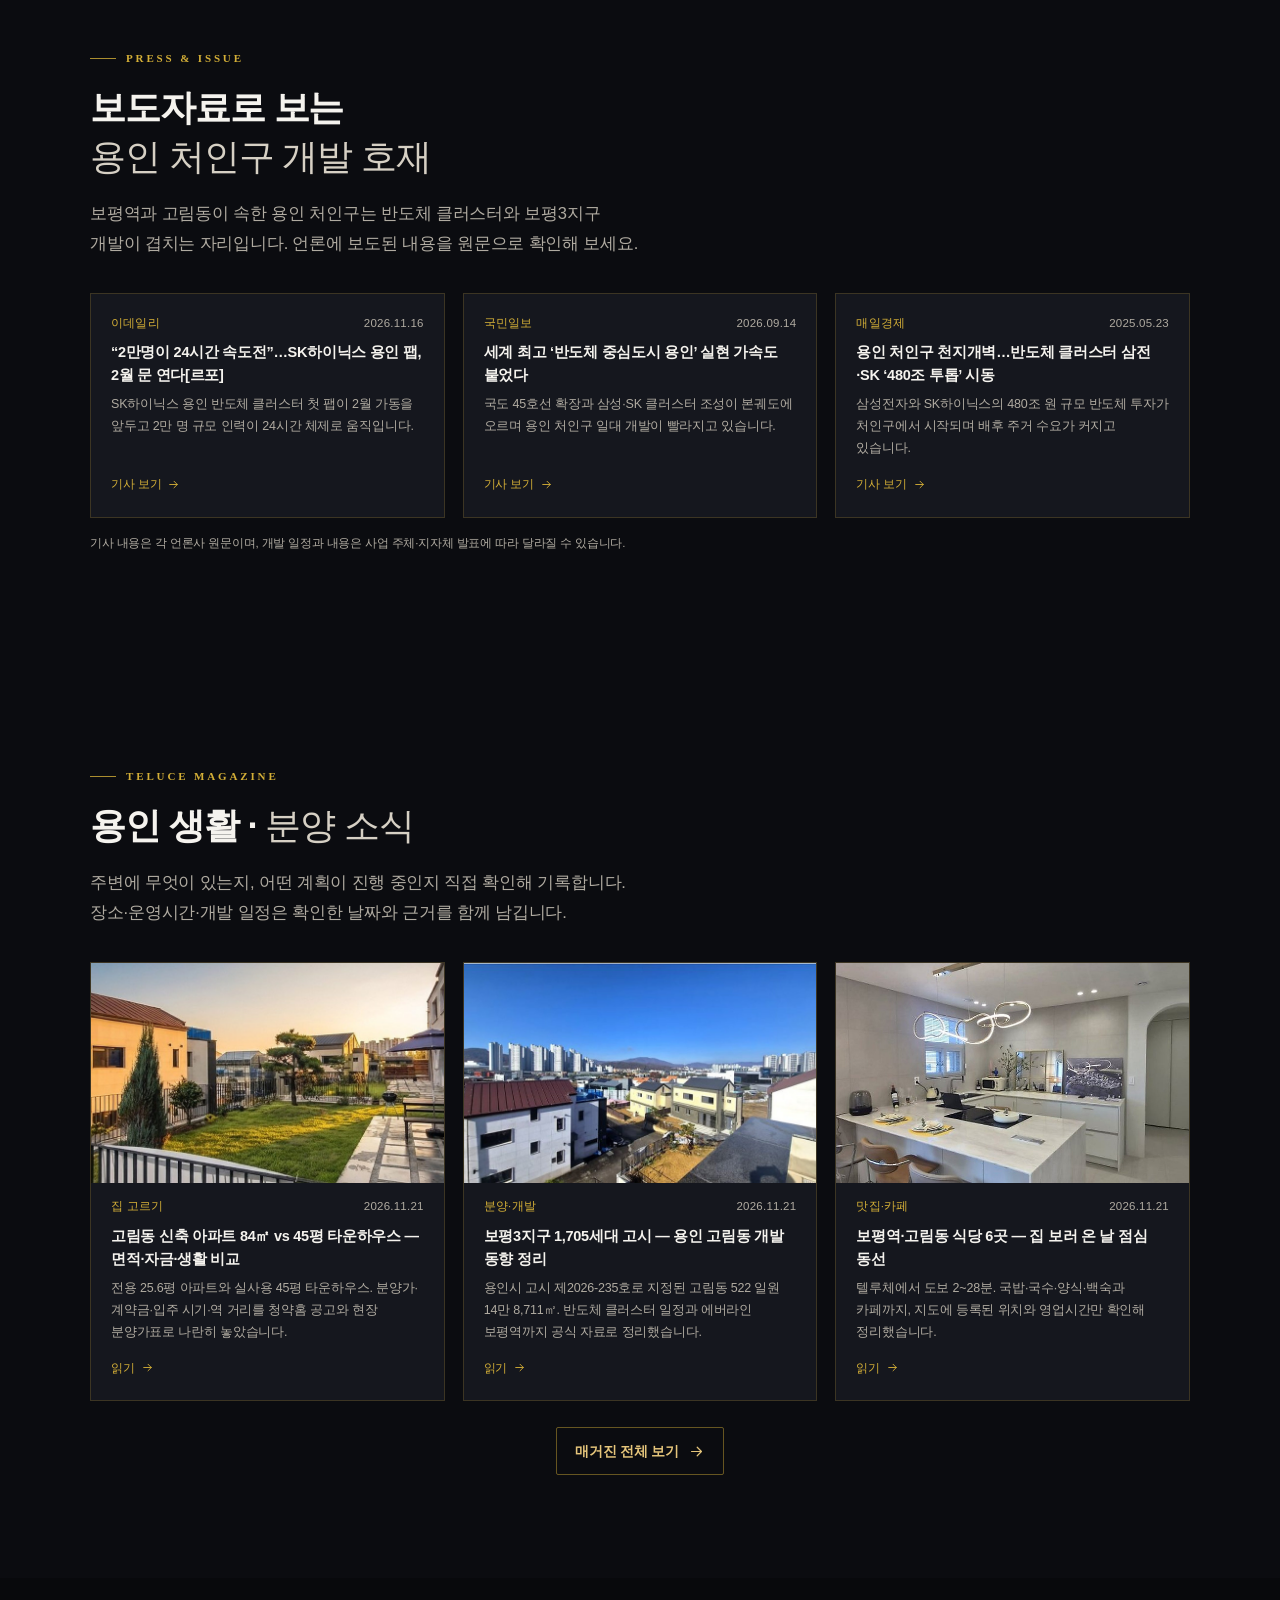
==== commit 45fae767: "상단 워킹 방어 안내를 금색 바 위 독립 안내 스트립으로 정리 — 한 줄로 읽히게" ====
--- a/index.html
+++ b/index.html
@@ -304,9 +304,13 @@
 .dmh-bar .dmh-bar-tel{margin-left:auto;display:inline-flex;flex-wrap:wrap;gap:6px 14px;font-size:12.5px;font-weight:800}
 .dmh-bar .dmh-bar-tel a{color:#1A140A;border-bottom:1px solid rgba(26,20,10,.42);padding-bottom:1px}
 .dmh-bar .dmh-bar-tel a:hover{border-bottom-color:#1A140A}
-.dmh-bar .dmh-bar-warn{display:inline-flex;align-items:center;gap:7px;font-size:12px;font-weight:800;letter-spacing:-.01em;color:#FFF6E0;background:rgba(26,20,10,.86);border:1px solid rgba(255,246,224,.28);padding:5px 11px;line-height:1.35}
-.dmh-bar .dmh-bar-warn svg{width:13px;height:13px;flex:none;color:#EBD494}
-.dmh-bar .dmh-bar-warn b{font-size:12px;color:#EBD494;font-weight:800}
+.dmh-warn-strip{background:#16120B;color:#F6E7C6;border-bottom:1px solid rgba(212,175,55,.42)}
+.dmh-warn-strip .wrap{display:flex;align-items:center;gap:8px;max-width:var(--max);margin:0 auto;padding:7px clamp(20px,5vw,40px);font-size:12.5px;font-weight:600;letter-spacing:-.01em;line-height:1.45}
+.dmh-warn-strip svg{width:14px;height:14px;flex:none;color:#E5856A}
+.dmh-warn-strip b{color:#fff;font-weight:800}
+.dmh-warn-strip a{color:#EBD494;font-weight:800;white-space:nowrap;border-bottom:1px solid rgba(235,212,148,.42);padding-bottom:1px}
+.dmh-warn-strip a:hover{border-bottom-color:#EBD494}
+@media (max-width:640px){.dmh-warn-strip .wrap{align-items:flex-start;font-size:12px}}
 .dmh{background:linear-gradient(180deg,#0A0B0F,#101218 62%,#0B0C10);border-bottom:1px solid var(--line);position:relative;overflow:hidden}
 .dmh::before{content:"";position:absolute;right:-180px;top:-160px;width:520px;height:520px;border-radius:50%;border:1px solid rgba(212,175,55,.14);pointer-events:none}
 .dmh-grid{display:grid;grid-template-columns:minmax(0,.92fr) minmax(0,1.08fr);gap:clamp(26px,4.6vw,60px);align-items:center;position:relative}
@@ -897,10 +901,15 @@
 
 <main id="main">
 <div class="dmh-bar" role="note" aria-label="시행사 직영 모델하우스 안내">
+  <div class="dmh-warn-strip">
+    <div class="wrap">
+      <svg aria-hidden="true"><use href="#i-check"/></svg>
+      <span>외부 부스·천막에서 안내받고 오시면 <b>시행사 직영 혜택이 적용되지 않습니다</b> — 방문 전 꼭 직영으로 연락 주세요 · <a href="tel:+821048257879">010-4825-7879</a> · <a href="tel:+821062356914">010-6235-6914</a></span>
+    </div>
+  </div>
   <div class="wrap">
     <b><svg aria-hidden="true"><use href="#i-pin"/></svg>저기(임시 부스) 말고, 여기(직영 모델하우스)로 바로 오세요</b>
     <span class="dmh-bar-meta">용인시 처인구 임원로 114-5 · 방문 전 직영 확인</span>
-    <span class="dmh-bar-warn"><svg aria-hidden="true"><use href="#i-check"/></svg>외부 부스·천막 방문 시 <b>직영 혜택 미적용</b> — 오시기 전에 꼭 직영으로 전화 주세요</span>
     <span class="dmh-bar-tel"><a href="tel:+821048257879">대표 010-4825-7879</a><a href="tel:+821062356914">직영 실장 010-6235-6914</a></span>
   </div>
 </div>
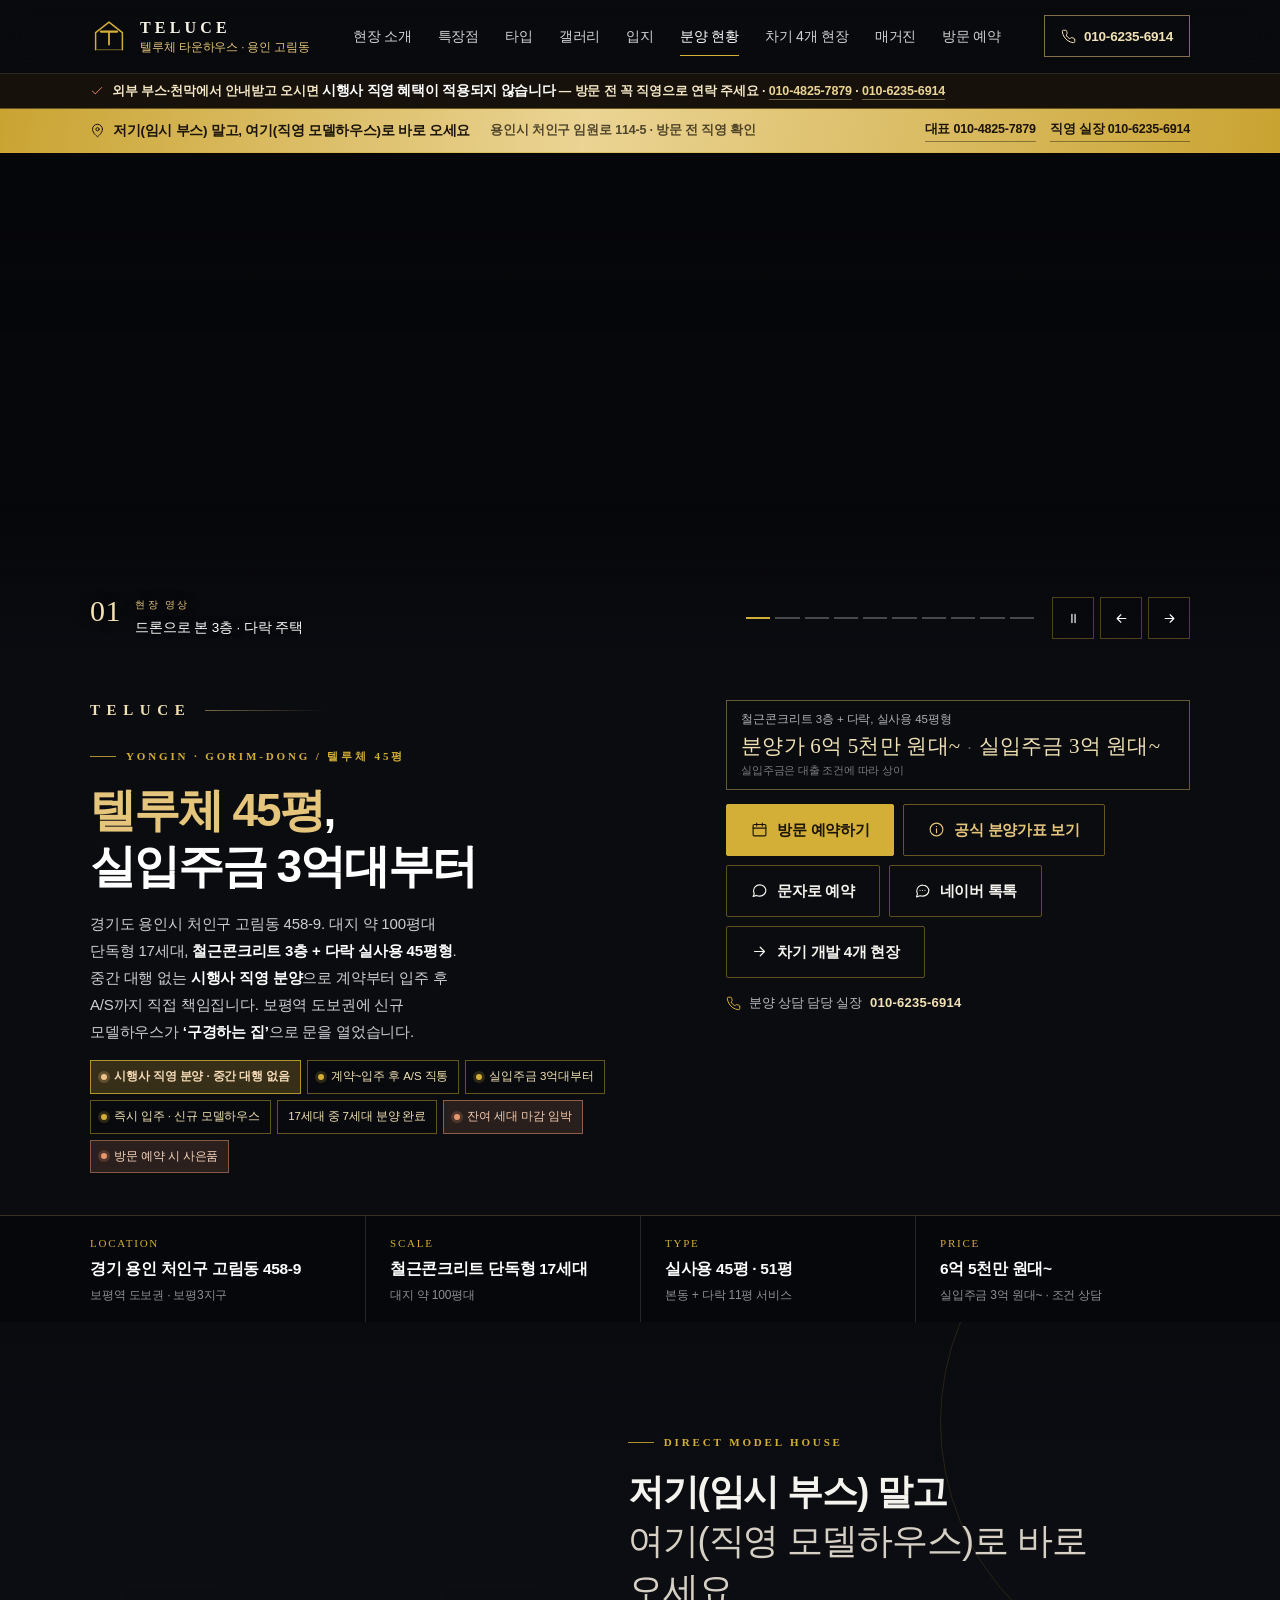
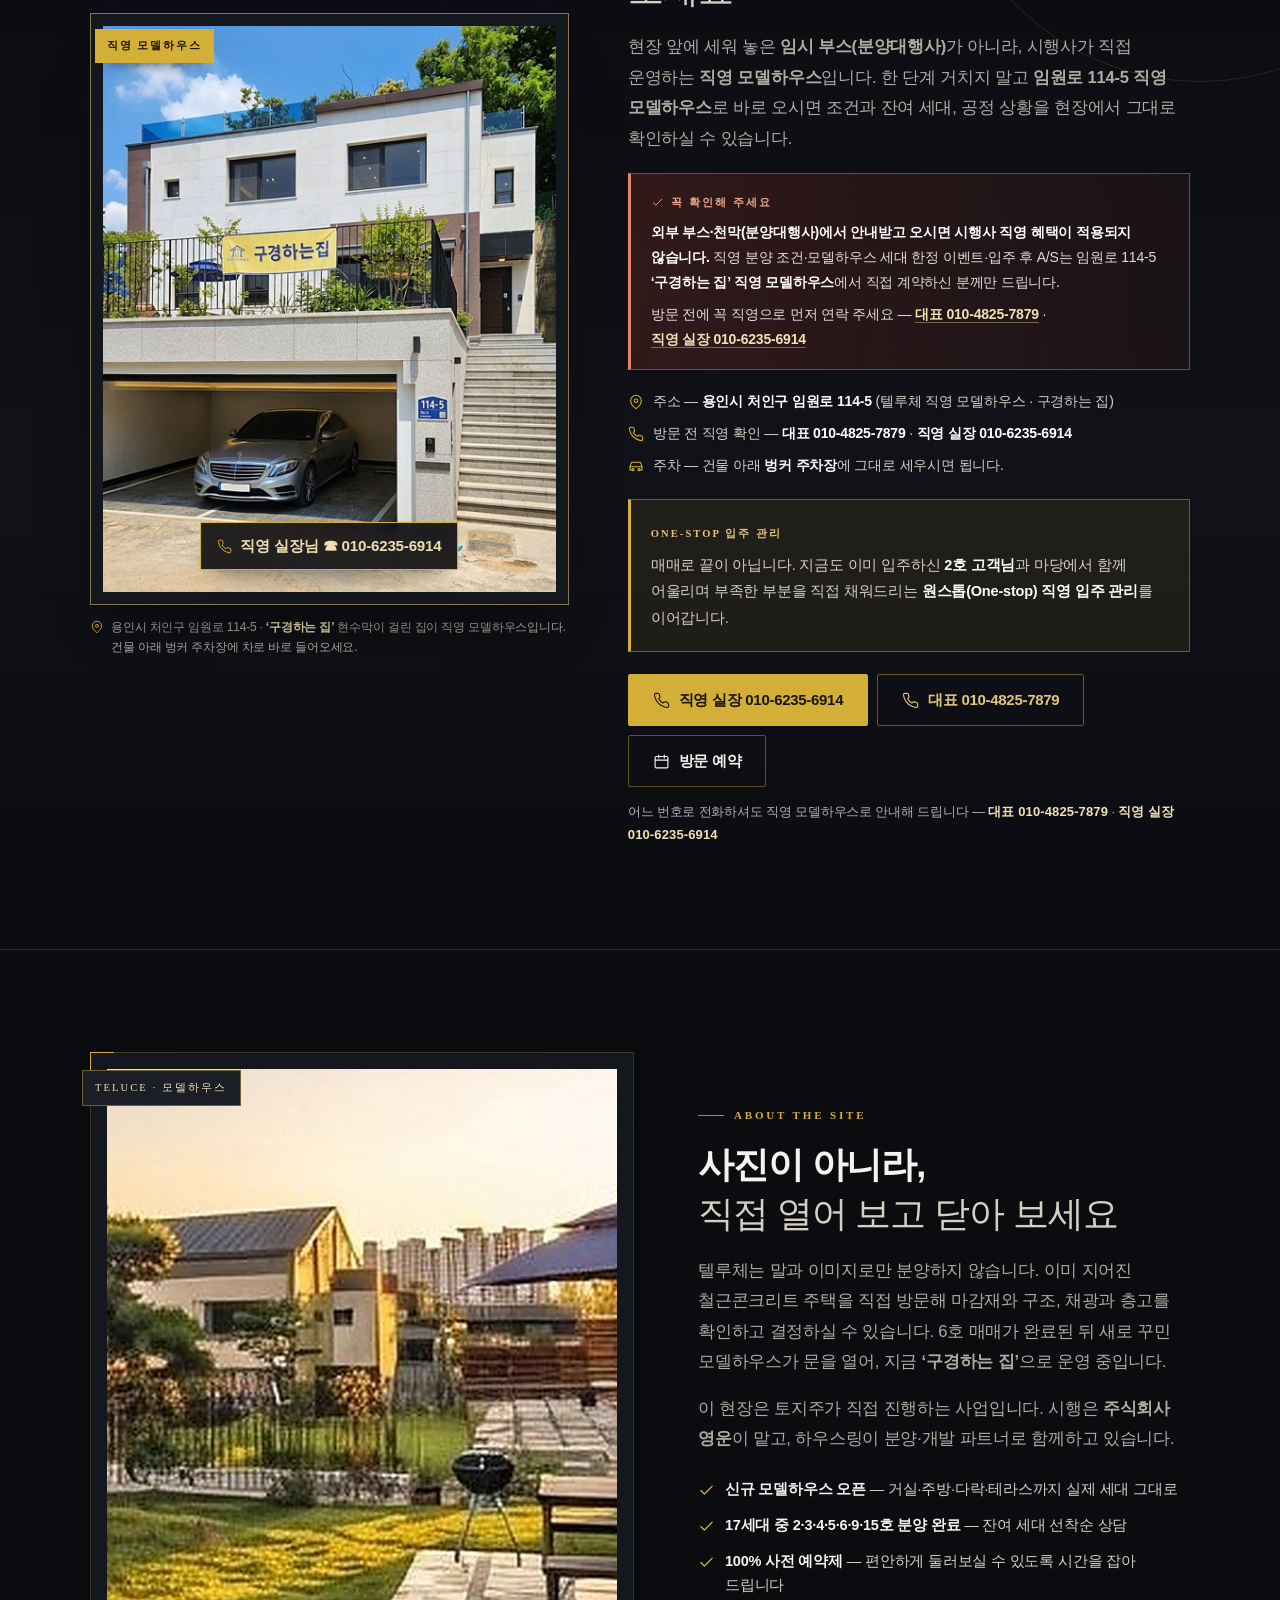
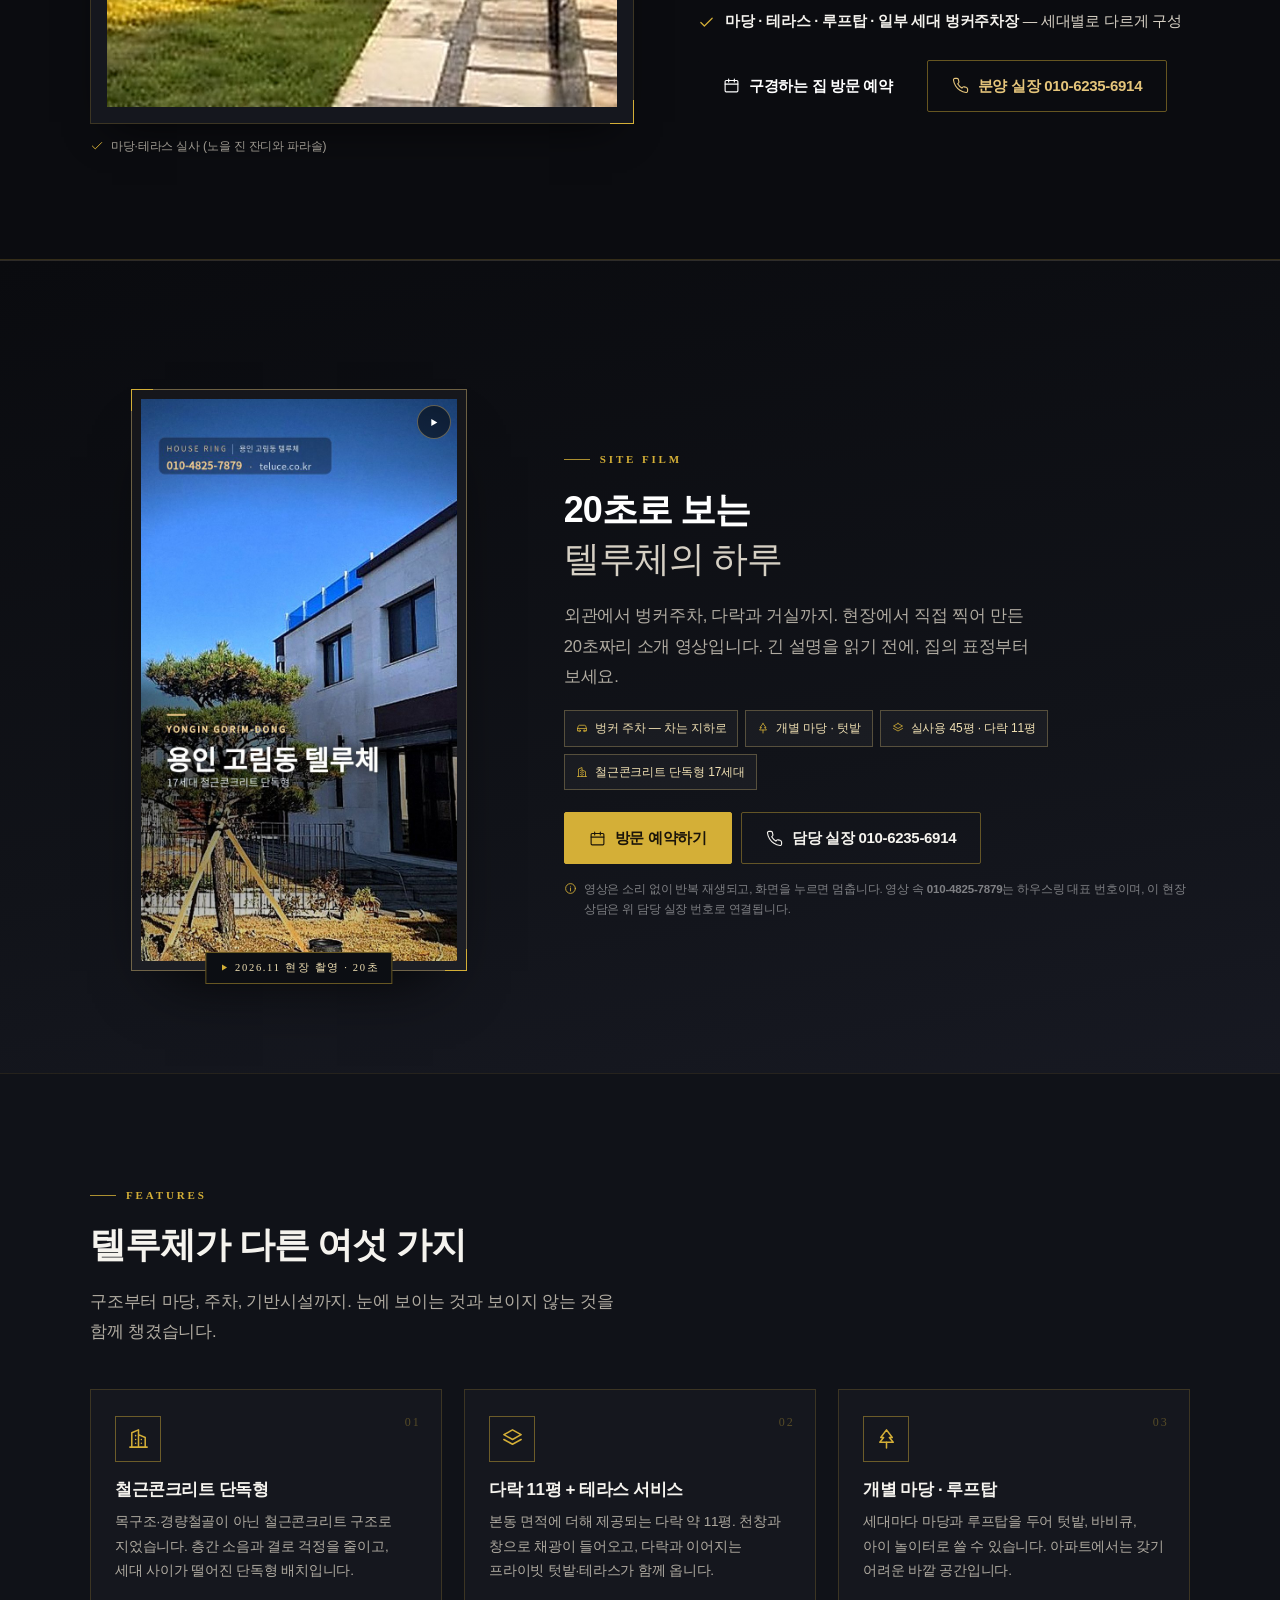
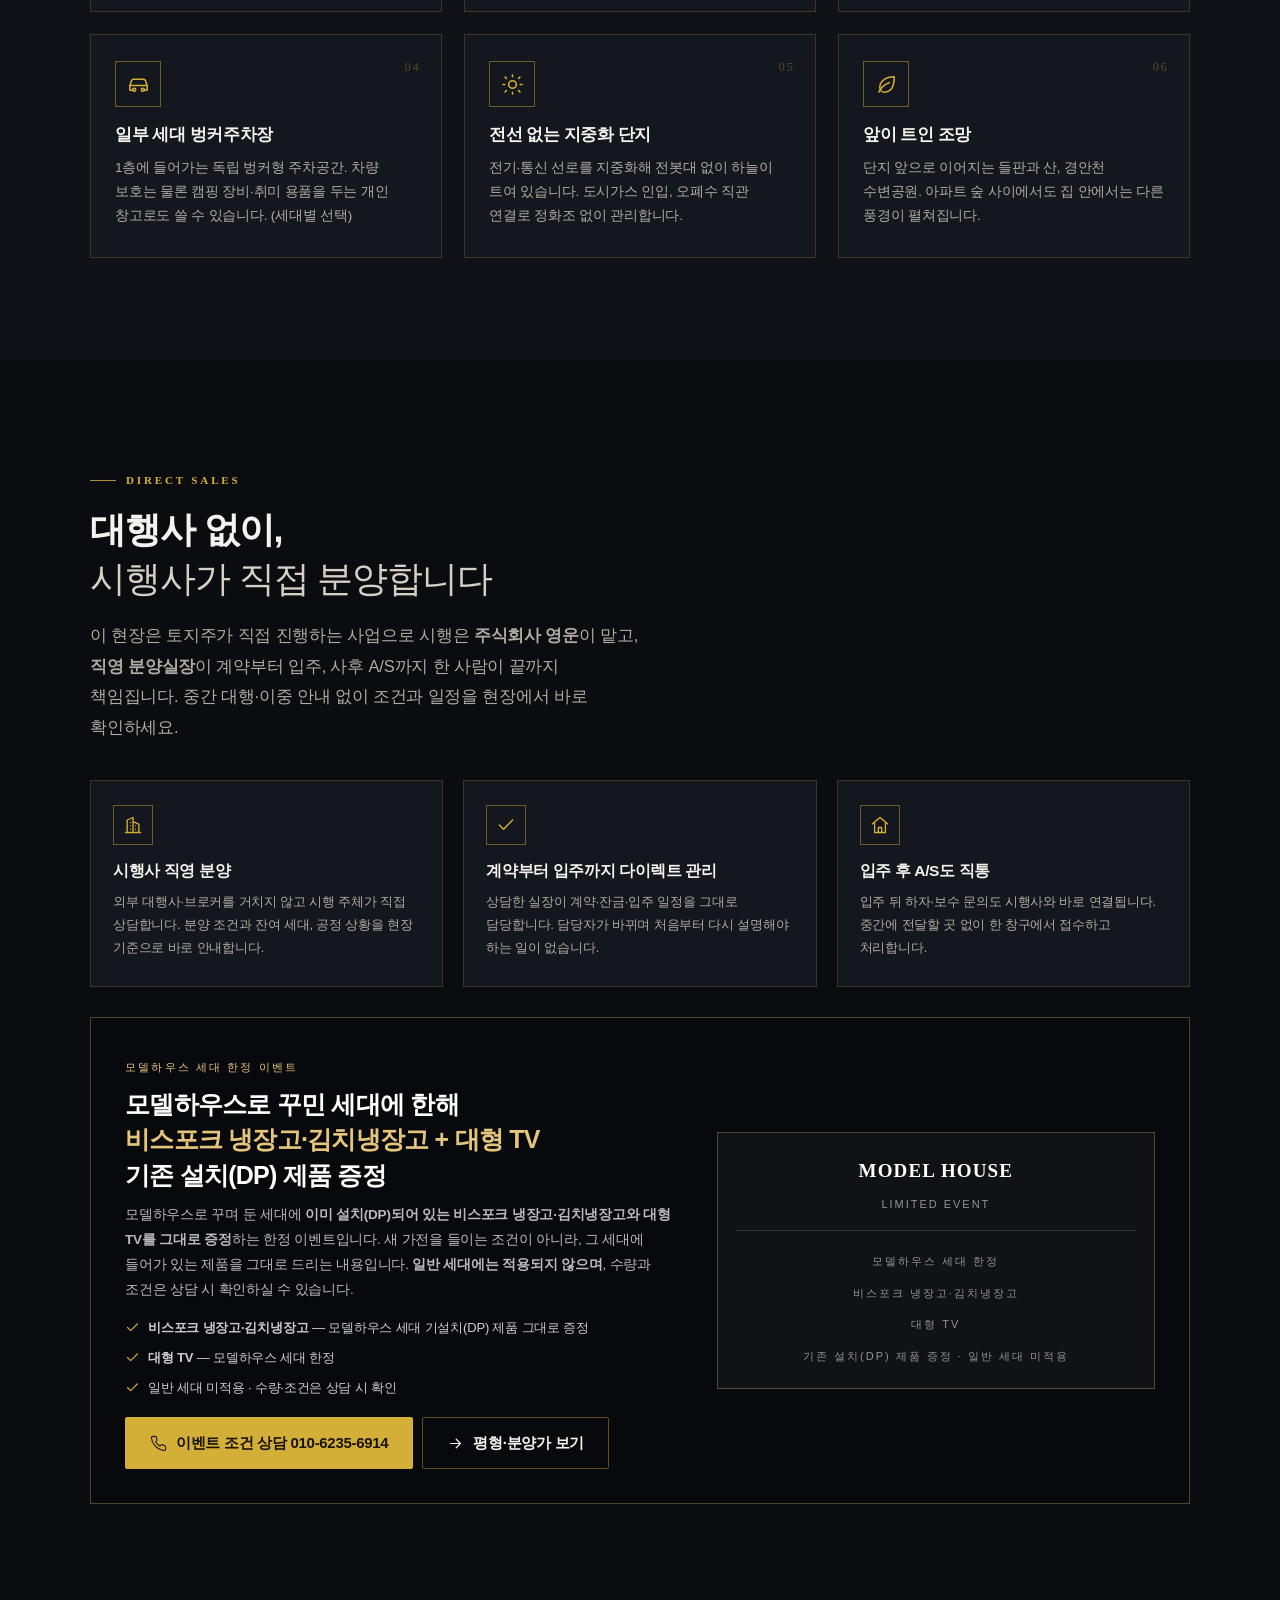
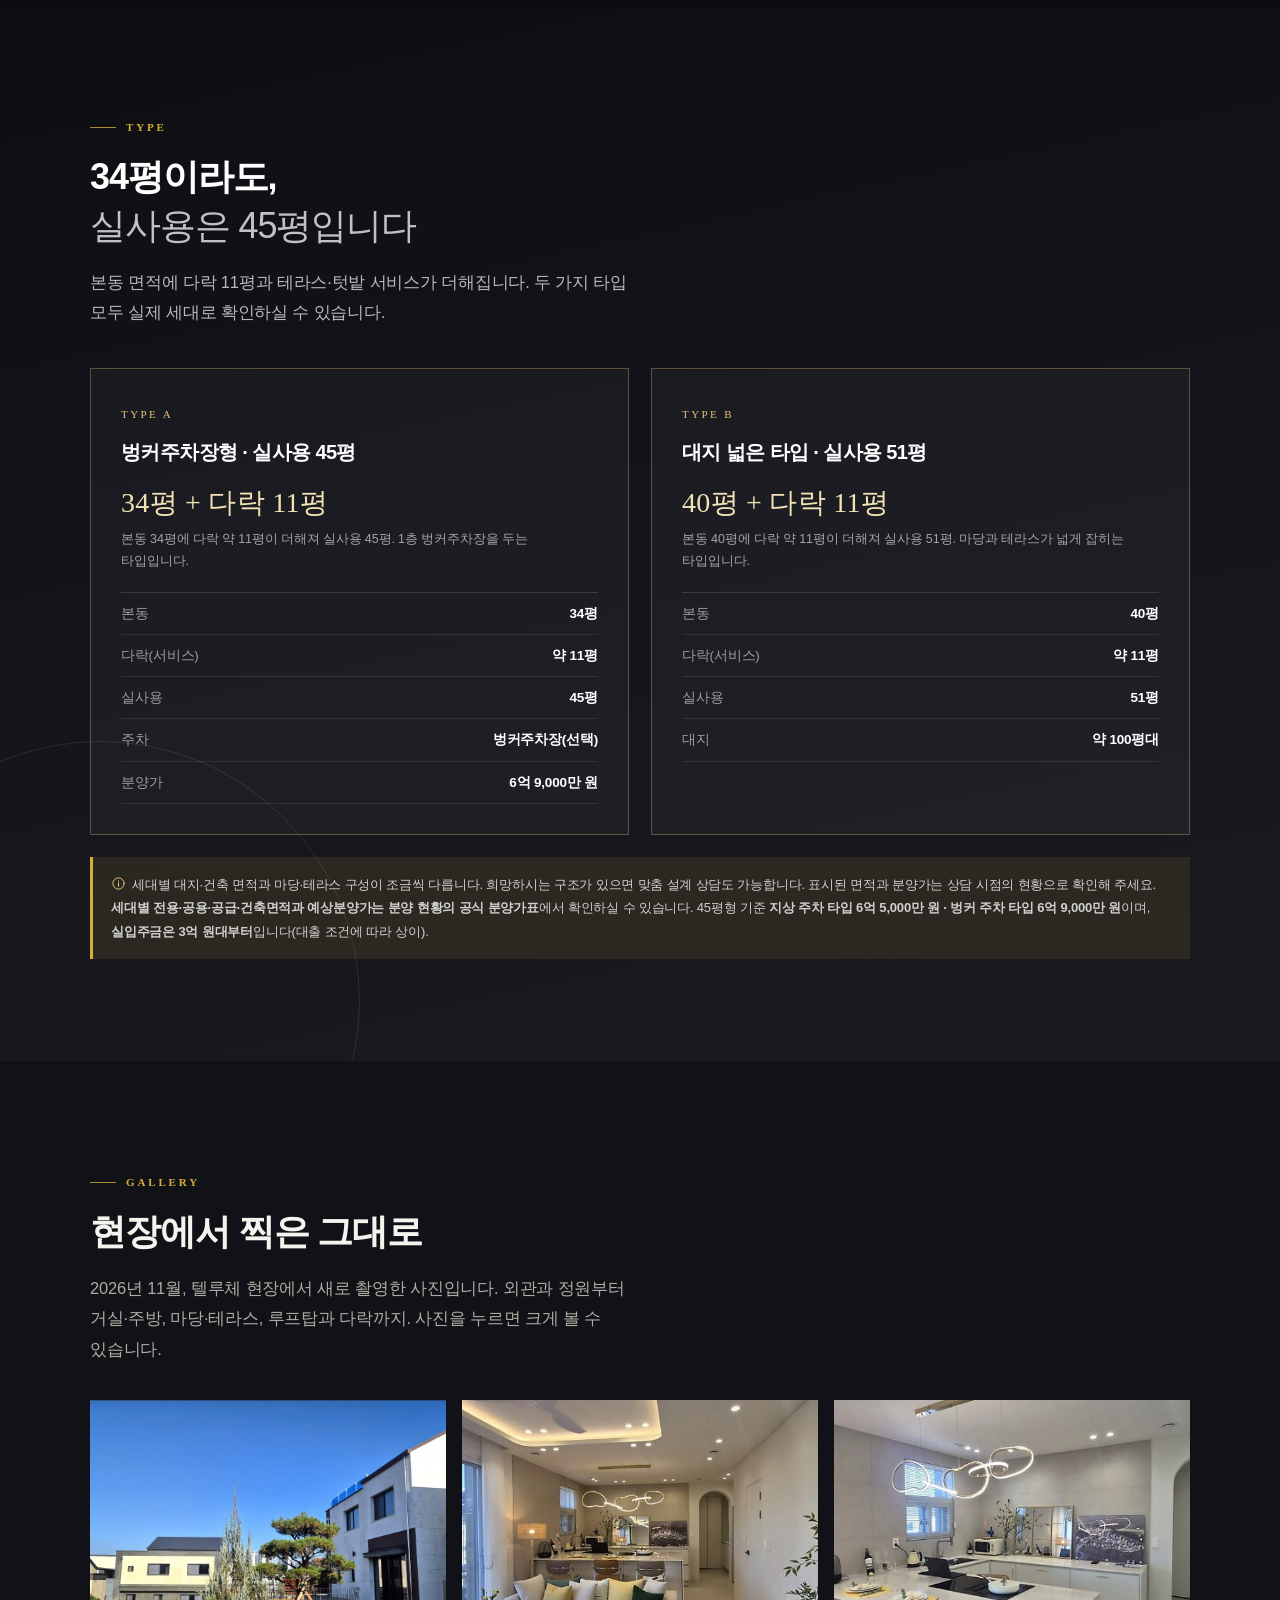
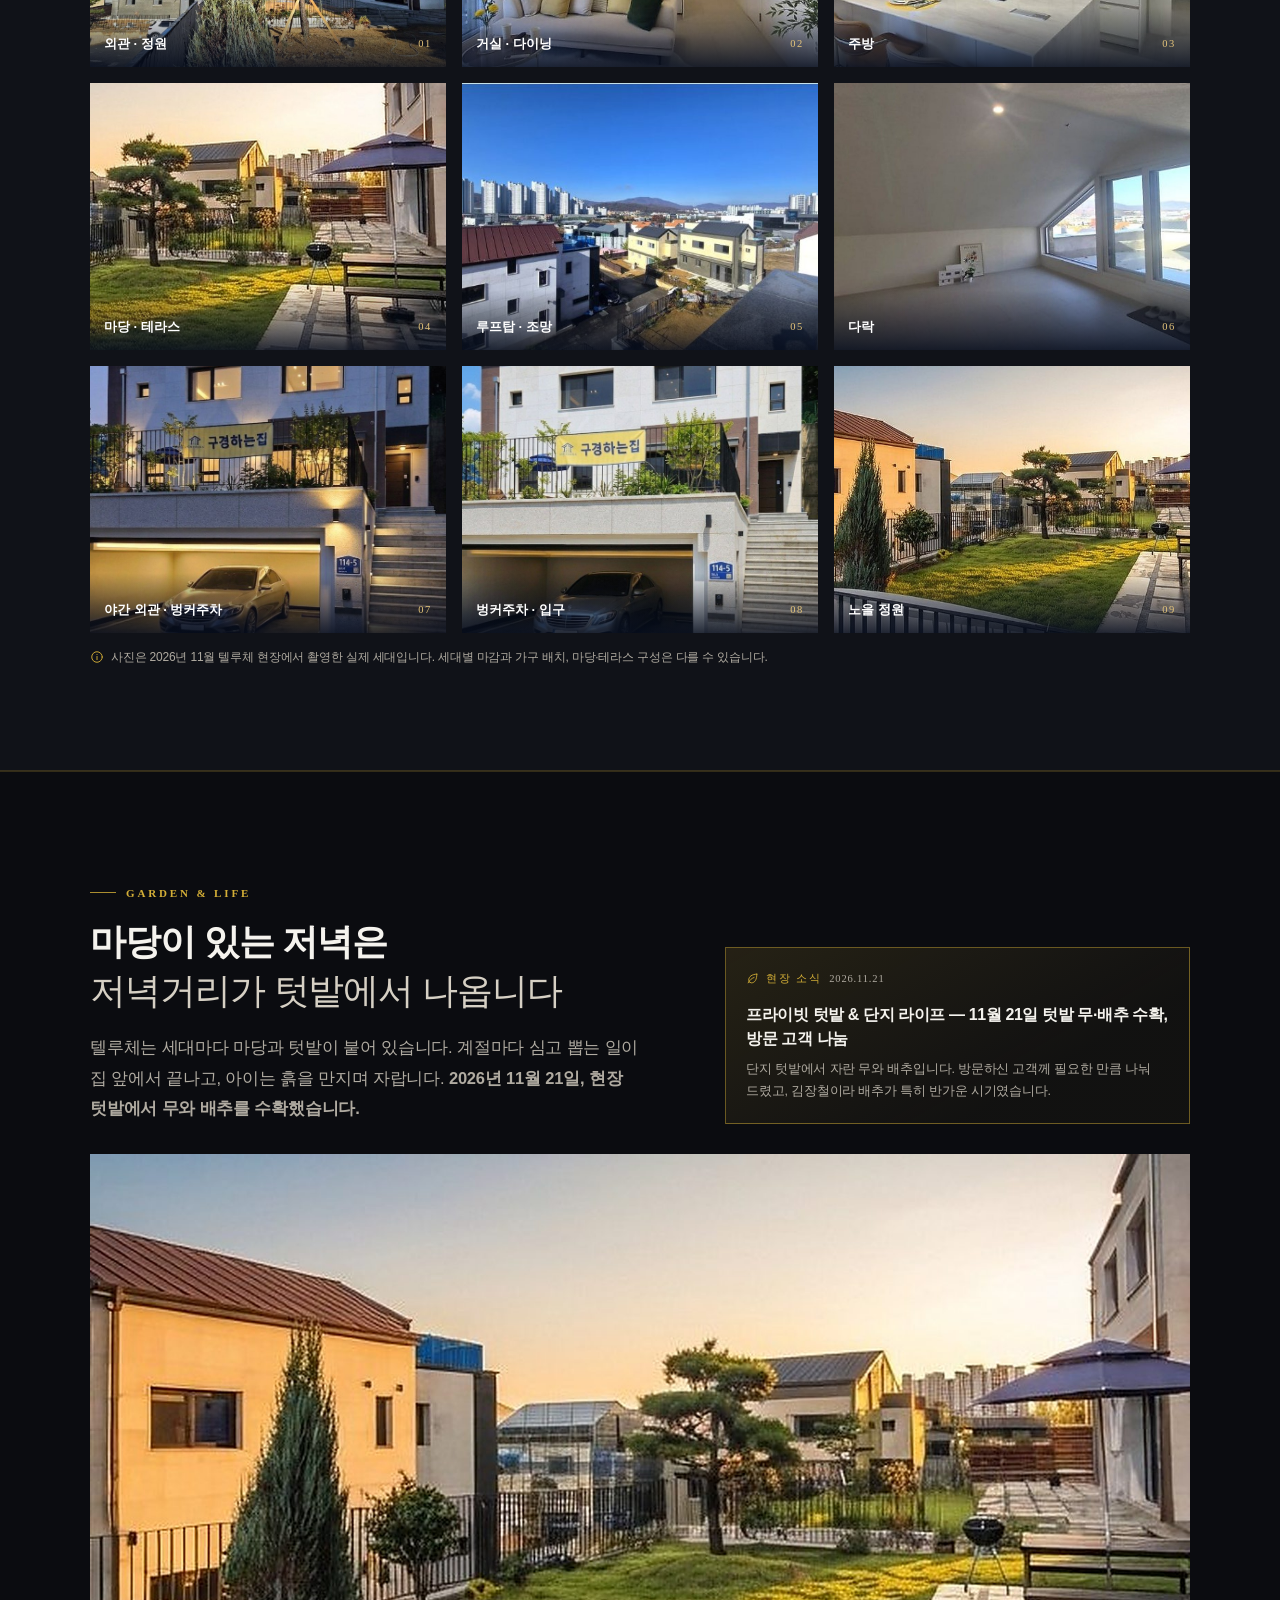
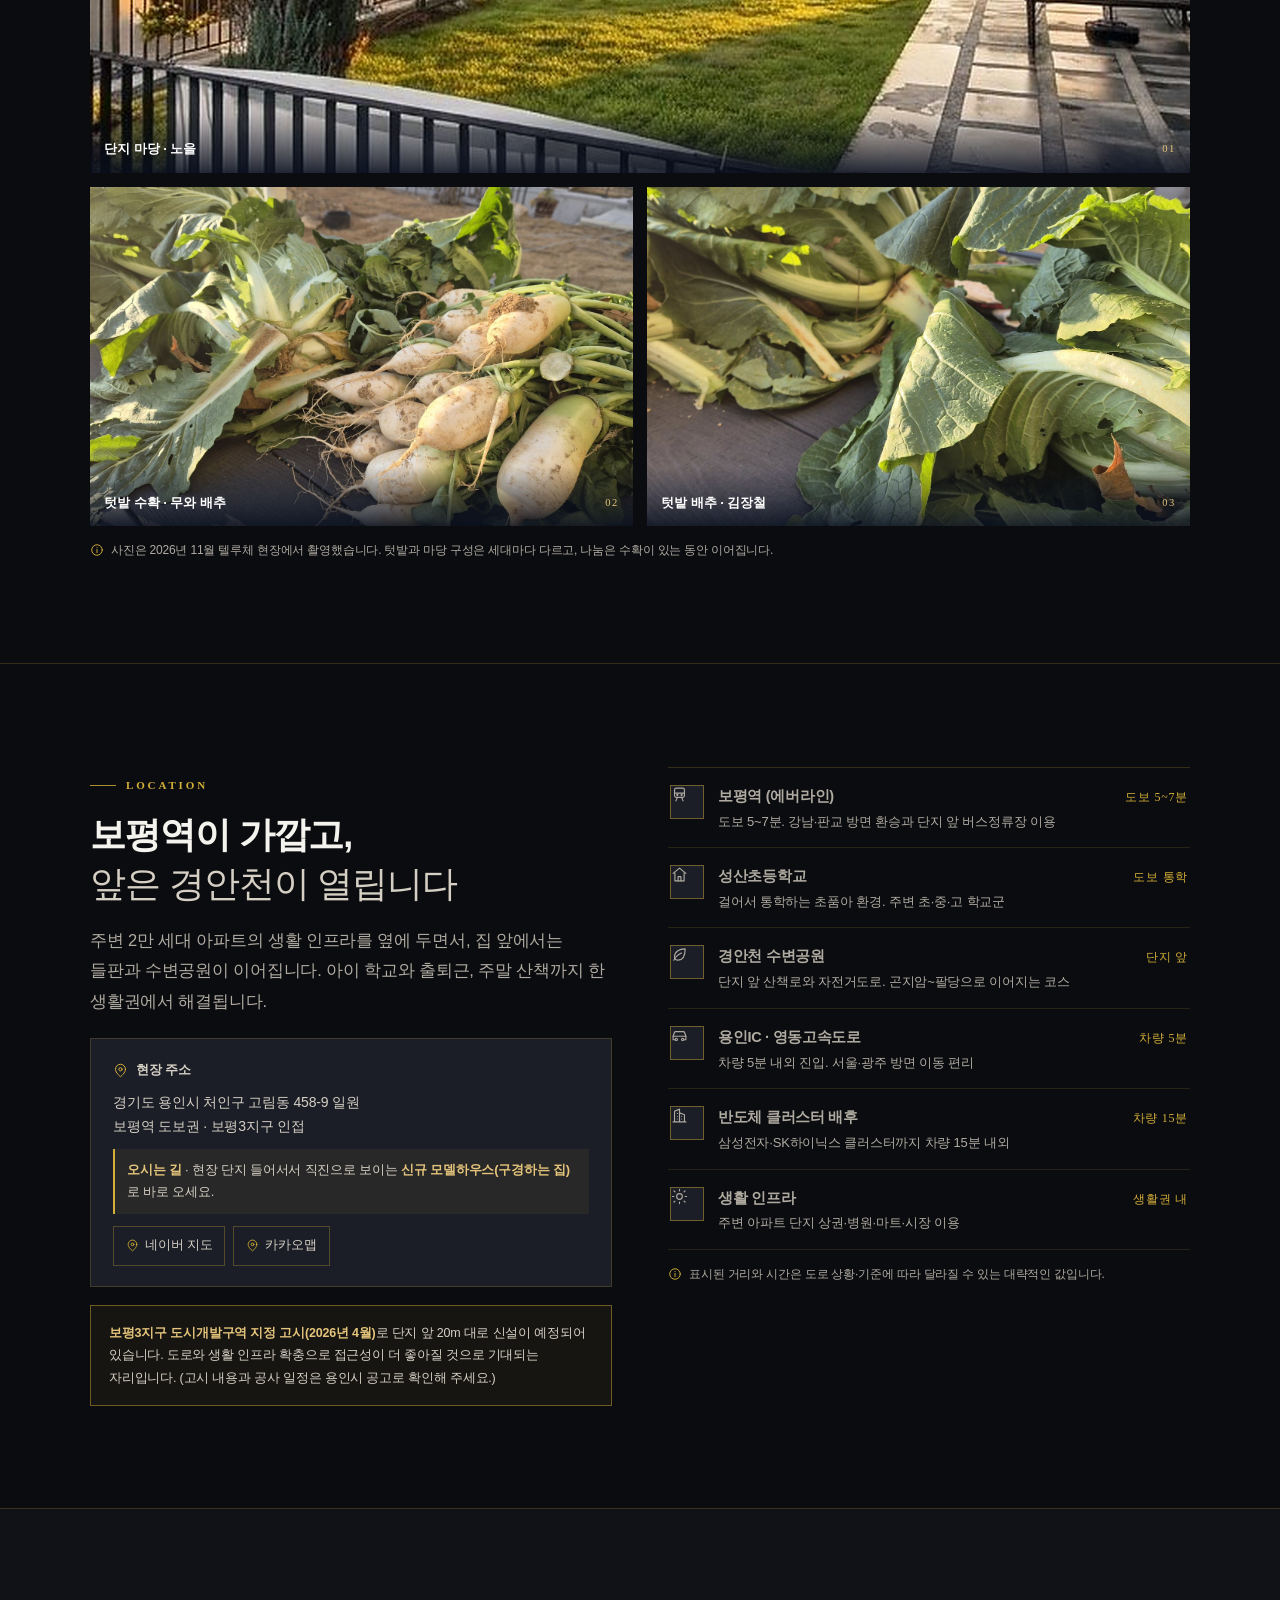
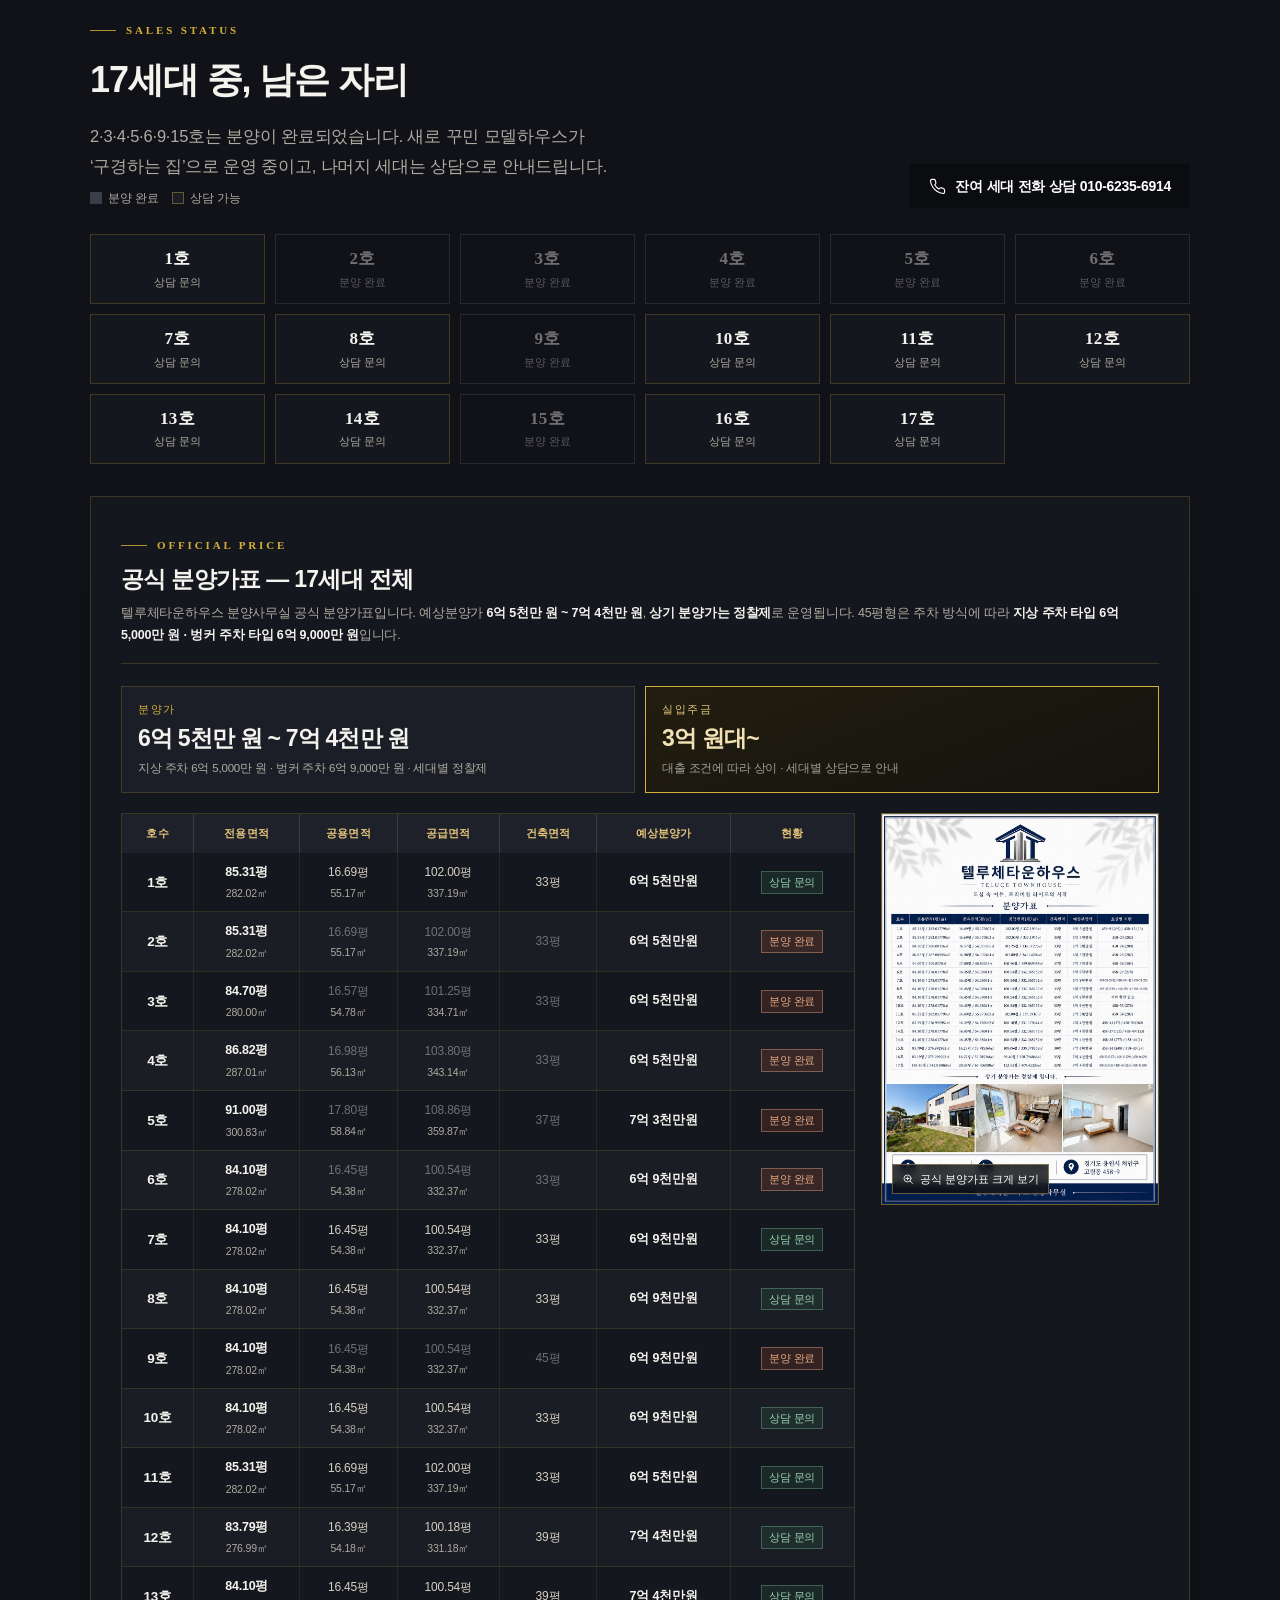
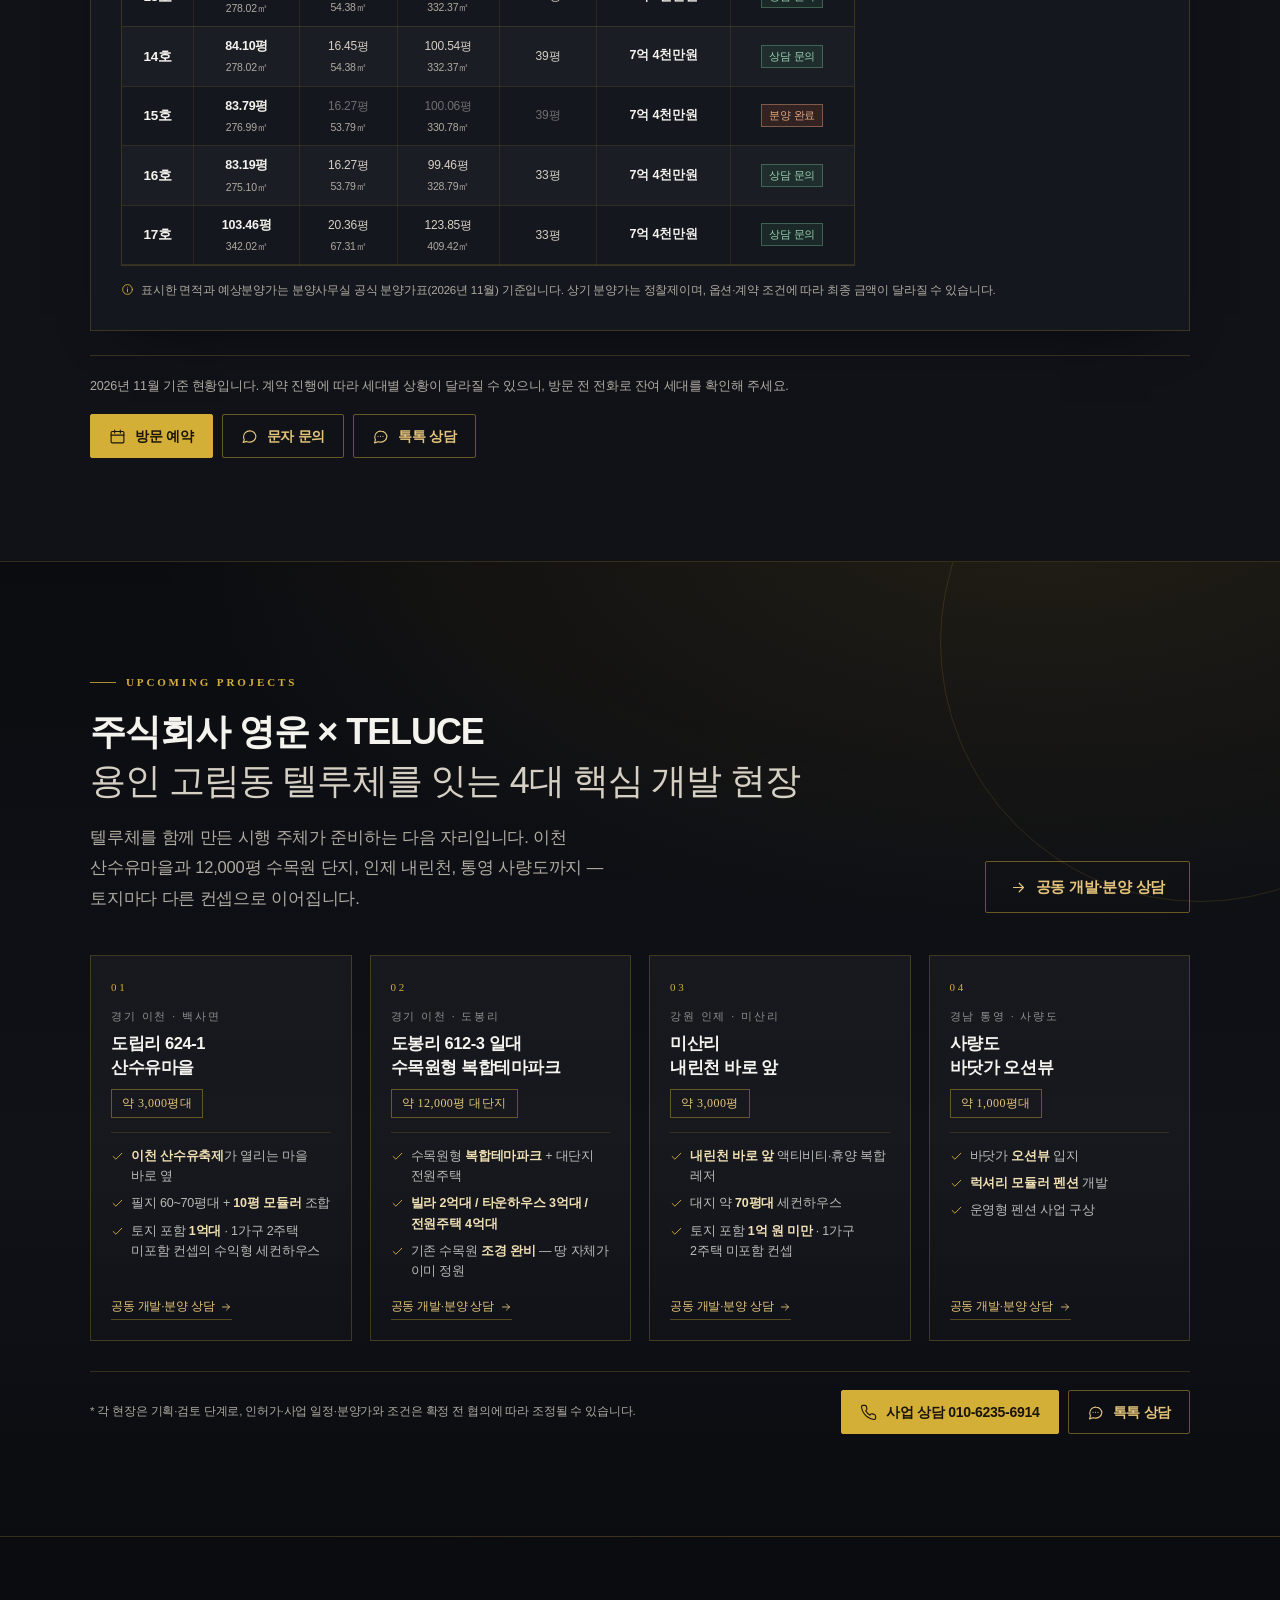
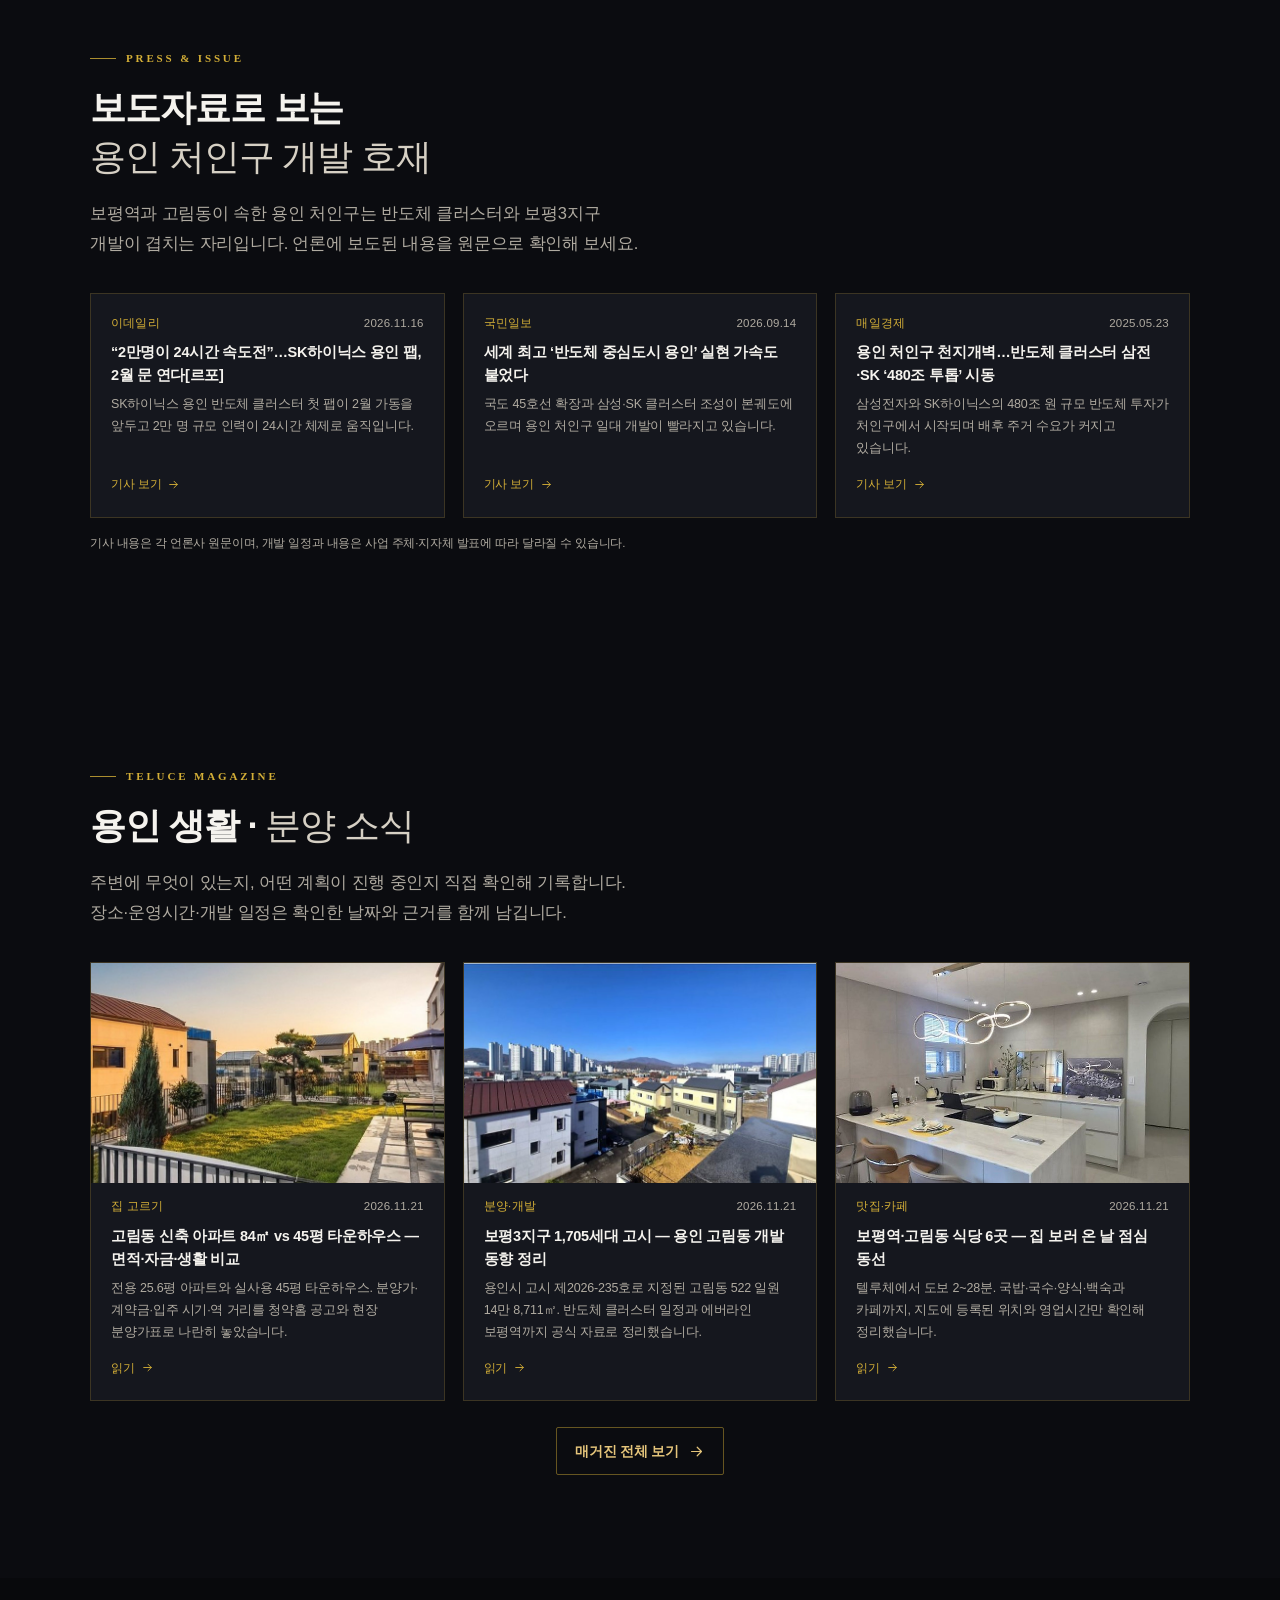
==== commit 8f6f6fe1: "고림동 텔루체: 태양광·비바싱크 문구 전면 제거, 비스포크 냉장고·김치냉장고+대형 TV는 모델하우스 세대 한정(기설치 DP) 이벤트로 수정" ====
--- a/index.html
+++ b/index.html
@@ -1030,7 +1030,7 @@
         <p class="lead">현장 앞에 세워 놓은 <b>임시 부스(분양대행사)</b>가 아니라, 시행사가 직접 운영하는 <b>직영 모델하우스</b>입니다. 한 단계 거치지 말고 <b>임원로 114-5 직영 모델하우스</b>로 바로 오시면 조건과 잔여 세대, 공정 상황을 현장에서 그대로 확인하실 수 있습니다.</p>
         <div class="dmh-warn" role="note" aria-label="외부 부스·천막 방문 시 직영 혜택 미적용 안내">
           <span class="k"><svg aria-hidden="true"><use href="#i-check"/></svg>꼭 확인해 주세요</span>
-          <p><b>외부 부스·천막(분양대행사)에서 안내받고 오시면 시행사 직영 혜택이 적용되지 않습니다.</b> 직영 분양 조건·무상 증정·입주 후 A/S는 임원로 114-5 <b>‘구경하는 집’ 직영 모델하우스</b>에서 직접 계약하신 분께만 드립니다.</p>
+          <p><b>외부 부스·천막(분양대행사)에서 안내받고 오시면 시행사 직영 혜택이 적용되지 않습니다.</b> 직영 분양 조건·모델하우스 세대 한정 이벤트·입주 후 A/S는 임원로 114-5 <b>‘구경하는 집’ 직영 모델하우스</b>에서 직접 계약하신 분께만 드립니다.</p>
           <p>방문 전에 꼭 직영으로 먼저 연락 주세요 — <a href="tel:+821048257879">대표 010-4825-7879</a> · <a href="tel:+821062356914">직영 실장 010-6235-6914</a></p>
         </div>
         <ul class="dmh-place">
@@ -1101,7 +1101,7 @@
         <p class="lead">외관에서 벙커주차, 다락과 거실까지. 현장에서 직접 찍어 만든 20초짜리 소개 영상입니다. 긴 설명을 읽기 전에, 집의 표정부터 보세요.</p>
         <div class="film-points">
           <span><svg aria-hidden="true"><use href="#i-car"/></svg>벙커 주차 — 차는 지하로</span>
-          <span><svg aria-hidden="true"><use href="#i-sun"/></svg>모델하우스 세대 태양광 6kW</span>
+          <span><svg aria-hidden="true"><use href="#i-tree"/></svg>개별 마당 · 텃밭</span>
           <span><svg aria-hidden="true"><use href="#i-layers"/></svg>실사용 45평 · 다락 11평</span>
           <span><svg aria-hidden="true"><use href="#i-building"/></svg>철근콘크리트 단독형 17세대</span>
         </div>
@@ -1192,27 +1192,27 @@
 
     <div class="viva" data-reveal>
       <div>
-        <span class="vtag">직영 분양 특별 혜택</span>
-        <h3>직영 분양 계약 세대<br><em>비바싱크 일체형 음식물처리기</em><br>+ 냉장고 + 김치냉장고 무상 증정</h3>
-        <p><b>(주)비바</b>의 일체형 음식물처리기 <b>비바싱크(VIVASINK)</b>는 분쇄와 미생물 분해를 함께 쓰는 방식으로, 음식물 쓰레기 봉투와 여름철 냄새·벌레 걱정을 덜어 주는 주방가전입니다. <b>텔루체 직영 분양 계약 세대에는 비바싱크 음식물처리기를 무상(무료)으로 설치하고, 냉장고와 김치냉장고까지 무상으로 증정·설치</b>해 드립니다.</p>
+        <span class="vtag">모델하우스 세대 한정 이벤트</span>
+        <h3>모델하우스로 꾸민 세대에 한해<br><em>비스포크 냉장고·김치냉장고 + 대형 TV</em><br>기존 설치(DP) 제품 증정</h3>
+        <p>모델하우스로 꾸며 둔 세대에 <b>이미 설치(DP)되어 있는 비스포크 냉장고·김치냉장고와 대형 TV를 그대로 증정</b>하는 한정 이벤트입니다. 새 가전을 들이는 조건이 아니라, 그 세대에 들어가 있는 제품을 그대로 드리는 내용입니다. <b>일반 세대에는 적용되지 않으며</b>, 수량과 조건은 상담 시 확인하실 수 있습니다.</p>
         <ul class="vlist">
-          <li><svg aria-hidden="true"><use href="#i-check"/></svg><span><b>비바 일체형 음식물처리기(비바싱크)</b> 무상 설치 — 분쇄 + 미생물 분해, 싱크대 하부 설치</span></li>
-          <li><svg aria-hidden="true"><use href="#i-check"/></svg><span><b>냉장고 + 김치냉장고</b> 무상 증정·설치 — 입주 시 설치까지</span></li>
-          <li><svg aria-hidden="true"><use href="#i-check"/></svg><span>직영 분양 계약 세대 한정 · 모델·일정은 상담 시 확인</span></li>
+          <li><svg aria-hidden="true"><use href="#i-check"/></svg><span><b>비스포크 냉장고·김치냉장고</b> — 모델하우스 세대 기설치(DP) 제품 그대로 증정</span></li>
+          <li><svg aria-hidden="true"><use href="#i-check"/></svg><span><b>대형 TV</b> — 모델하우스 세대 한정</span></li>
+          <li><svg aria-hidden="true"><use href="#i-check"/></svg><span>일반 세대 미적용 · 수량·조건은 상담 시 확인</span></li>
         </ul>
         <div class="viva-actions">
-          <a class="btn btn-gold" href="tel:+821062356914"><svg aria-hidden="true"><use href="#i-phone"/></svg>무상 혜택 상담 010-6235-6914</a>
-          <a class="btn btn-ghost" href="http://www.vivasink.kr/" target="_blank" rel="noopener"><svg aria-hidden="true"><use href="#i-arrow"/></svg>비바싱크 공식 홈페이지</a>
+          <a class="btn btn-gold" href="tel:+821062356914"><svg aria-hidden="true"><use href="#i-phone"/></svg>이벤트 조건 상담 010-6235-6914</a>
+          <a class="btn btn-ghost" href="#types"><svg aria-hidden="true"><use href="#i-arrow"/></svg>평형·분양가 보기</a>
         </div>
       </div>
       <div class="viva-visual">
-        <b>VIVASINK</b>
-        <span>FOOD WASTE DISPOSER</span>
+        <b>MODEL HOUSE</b>
+        <span>LIMITED EVENT</span>
         <div class="vmodel">
-          <span>분쇄 + 미생물 분해</span>
-          <span>무상 A/S 1년 (제조사 기준)</span>
-          <span>공식 판매가 165만 원대 모델 기준</span>
-          <span>냉장고·김치냉장고 모델은 상담 시 안내</span>
+          <span>모델하우스 세대 한정</span>
+          <span>비스포크 냉장고·김치냉장고</span>
+          <span>대형 TV</span>
+          <span>기존 설치(DP) 제품 증정 · 일반 세대 미적용</span>
         </div>
       </div>
     </div>
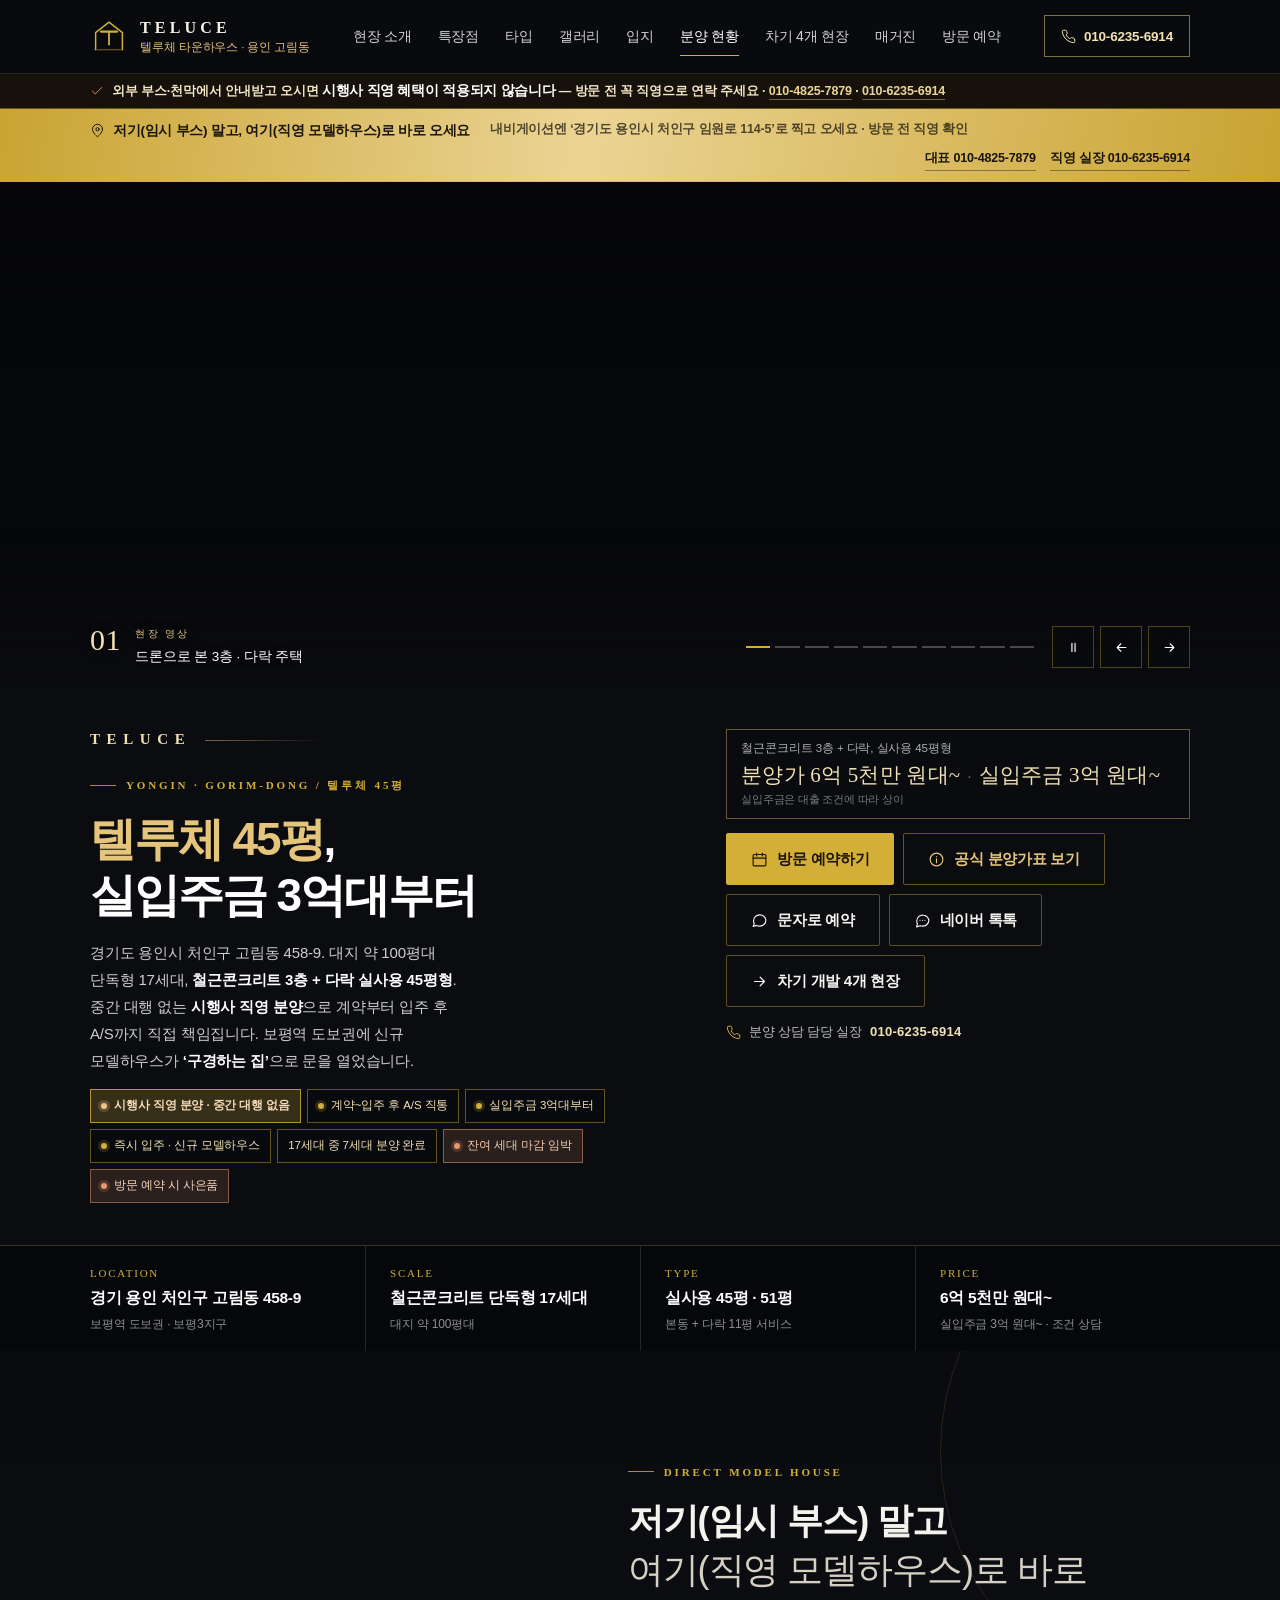
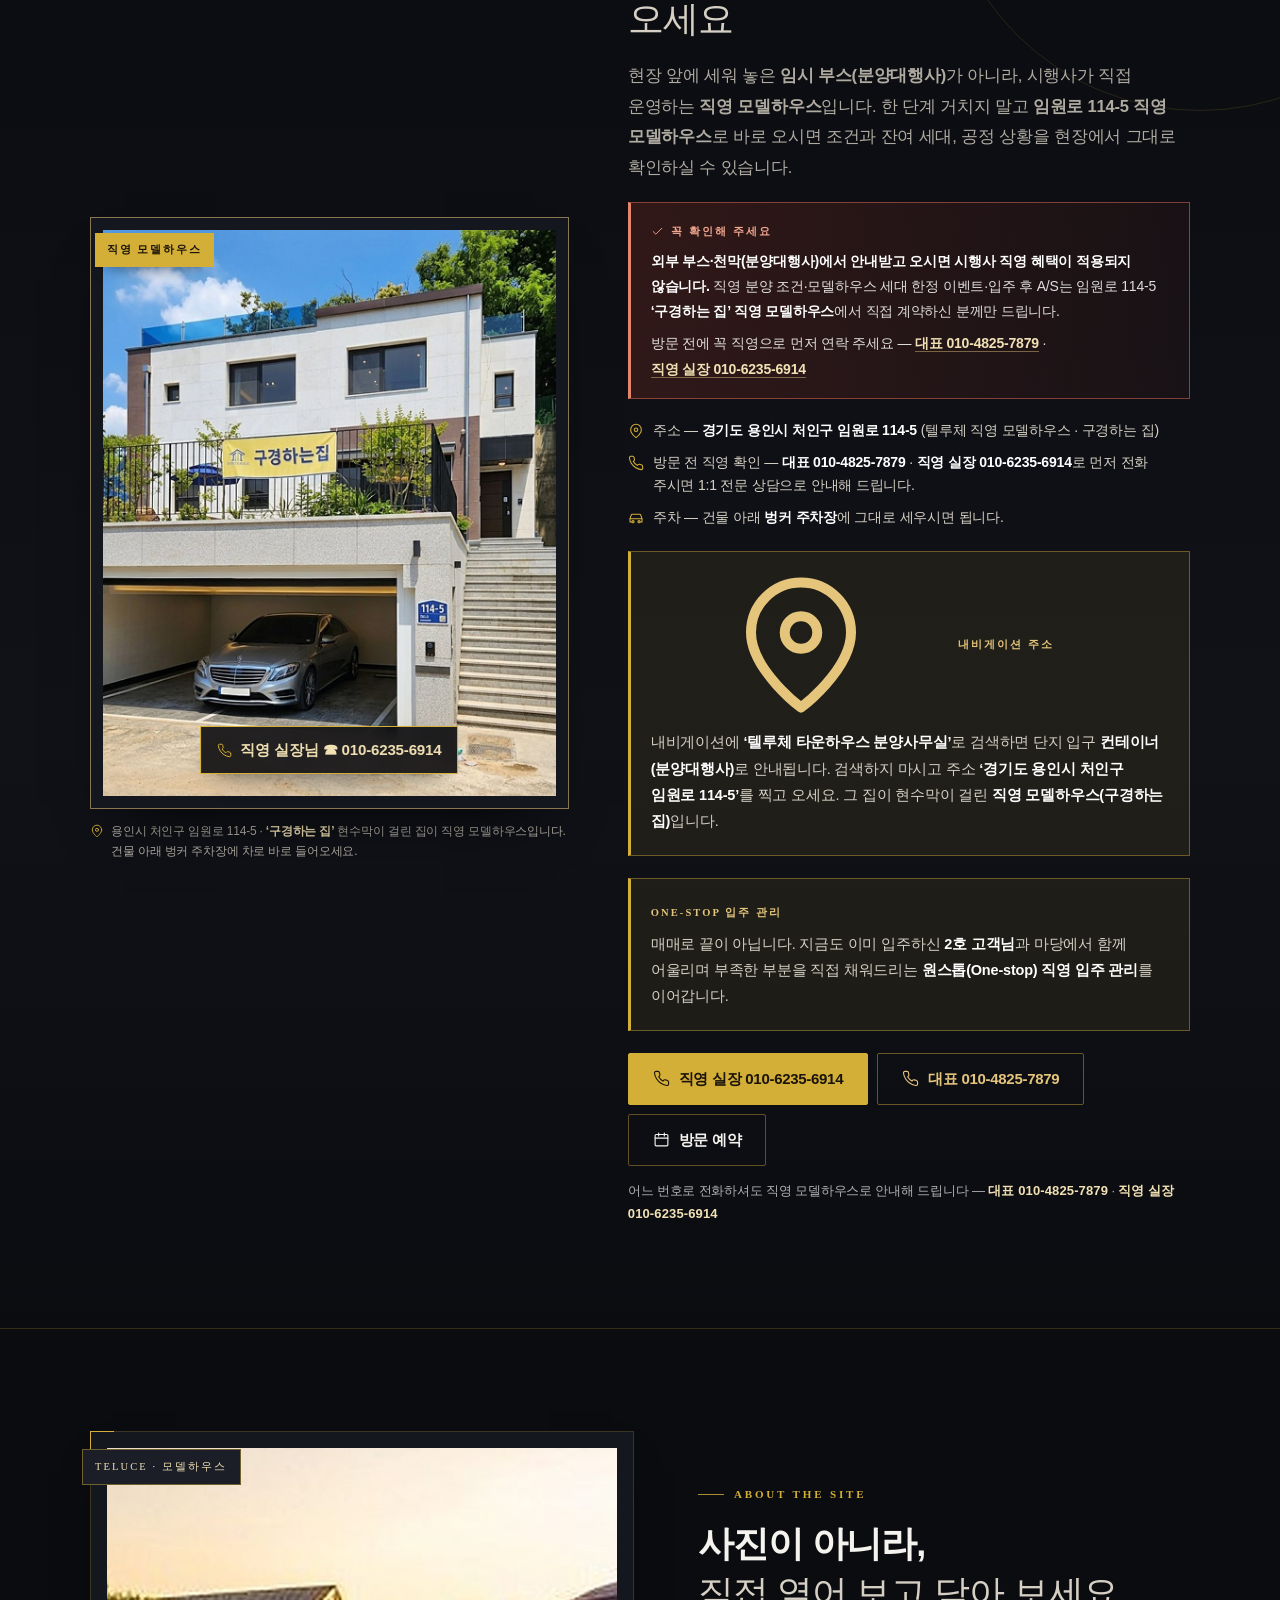
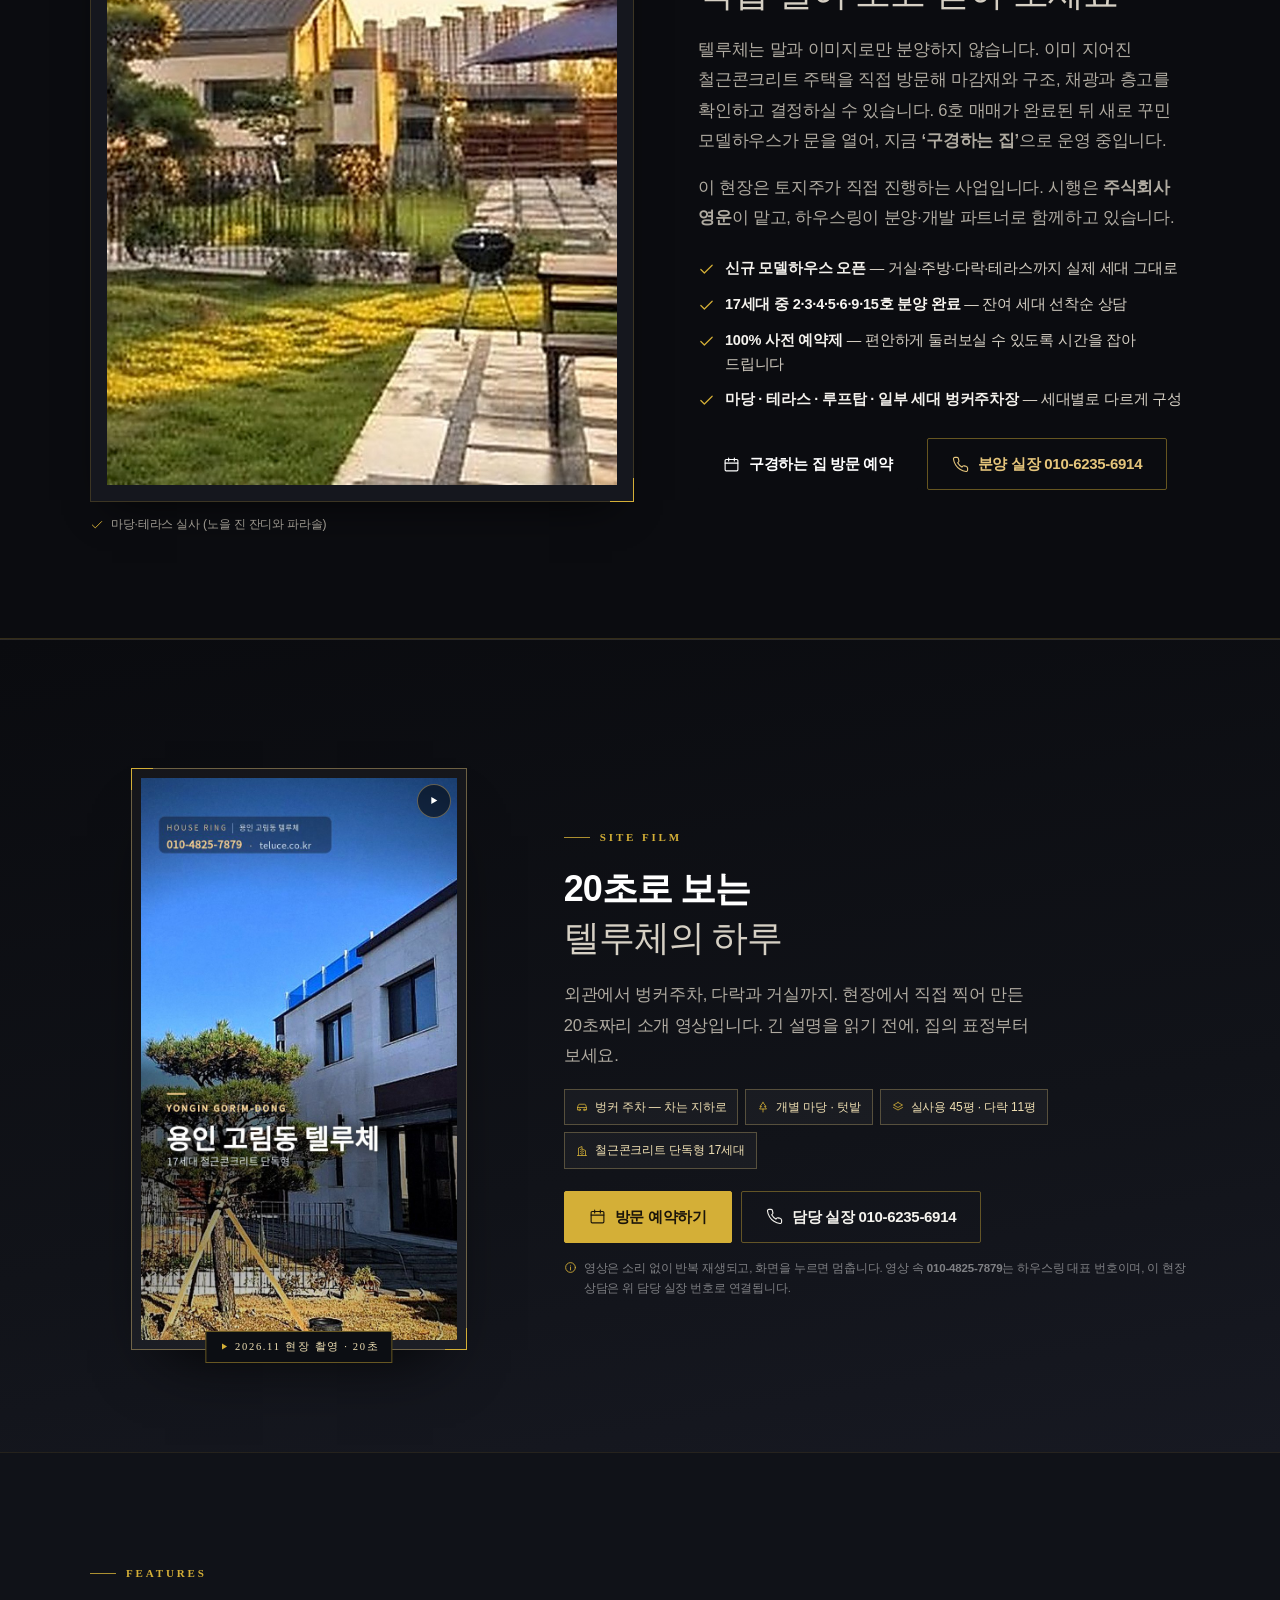
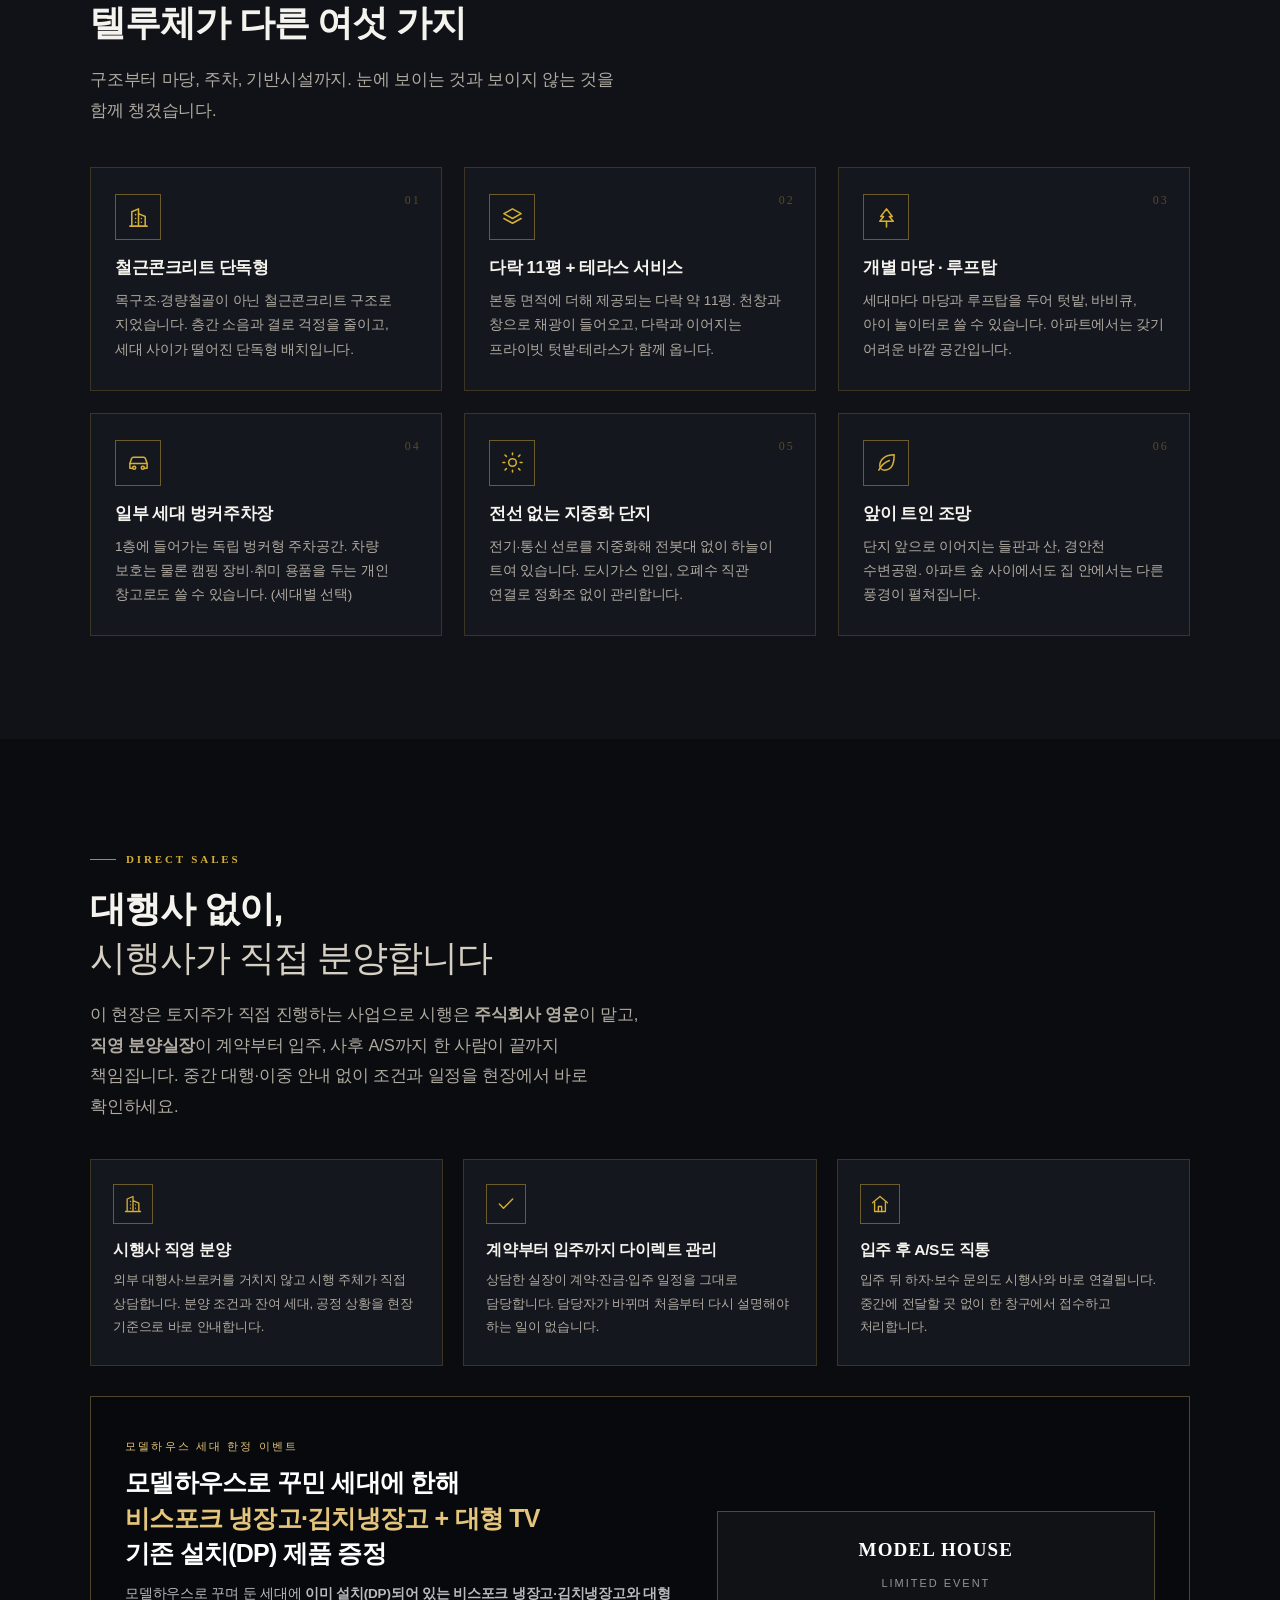
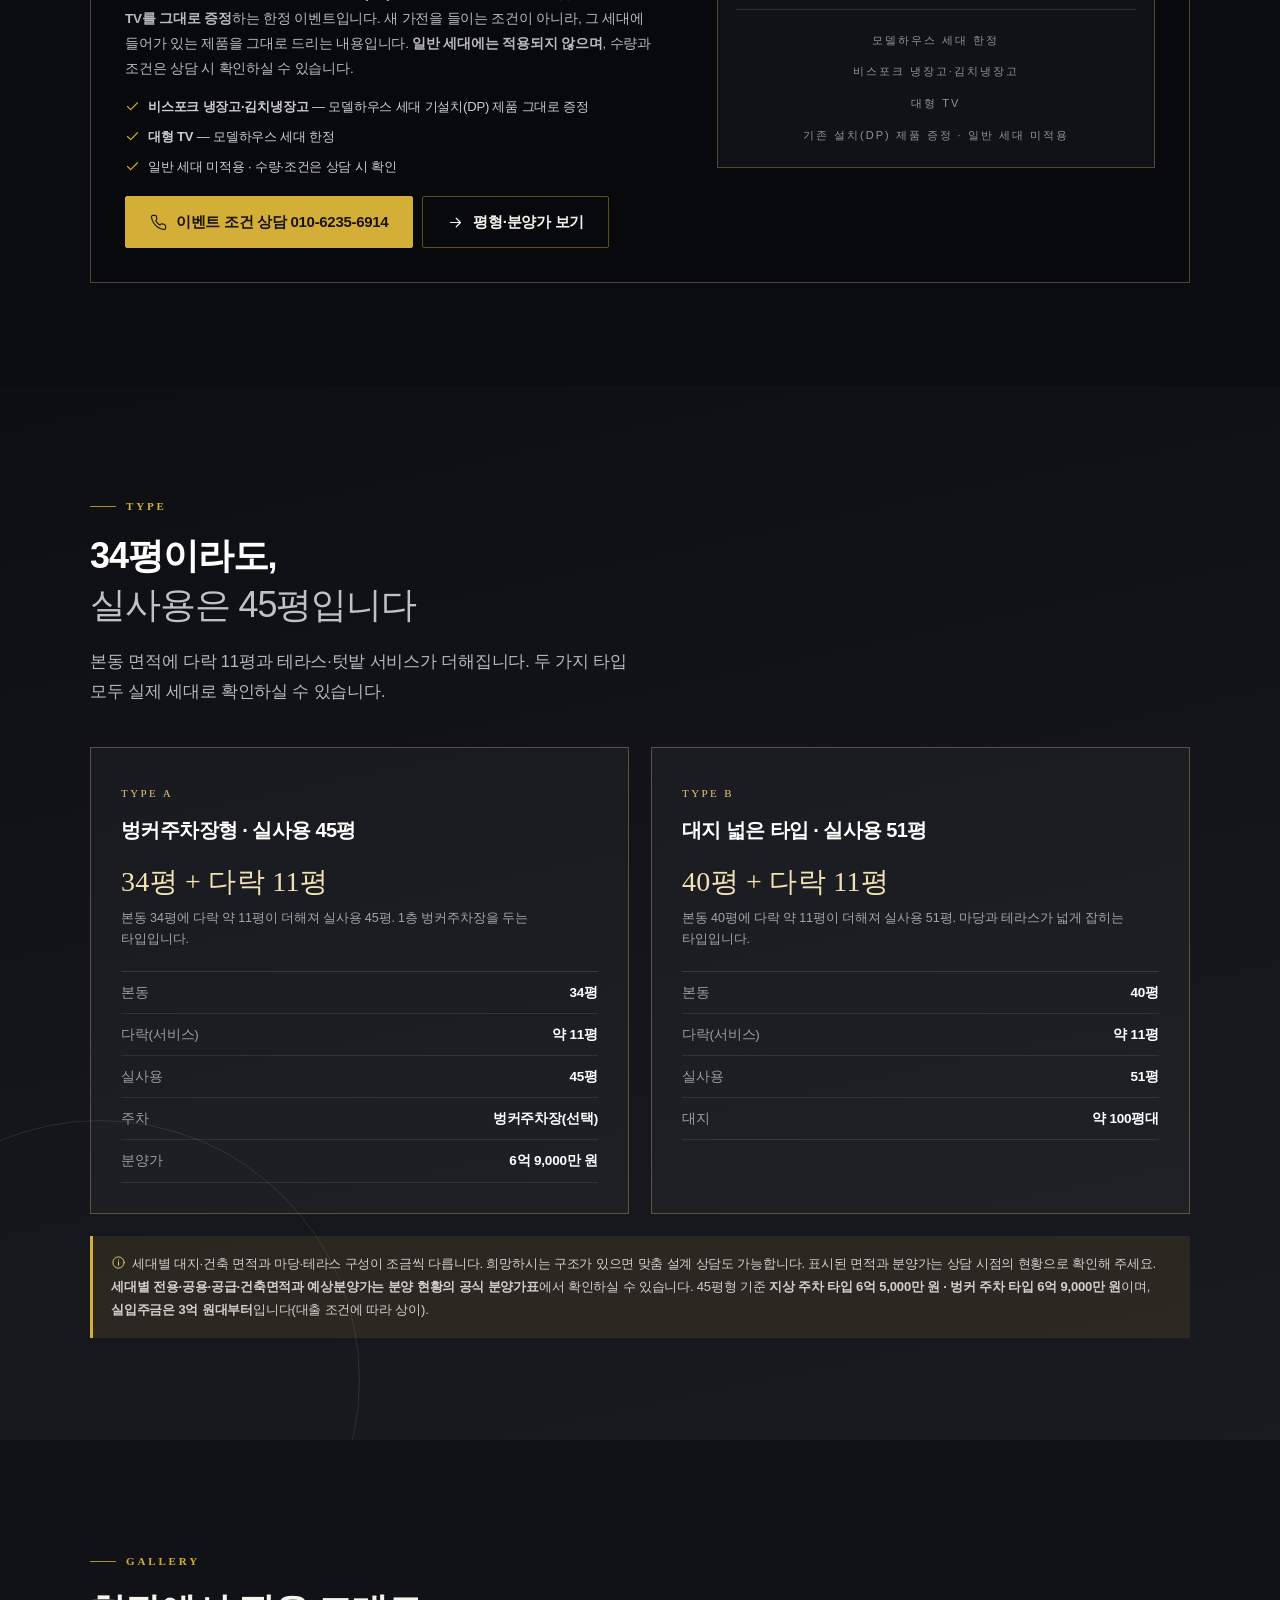
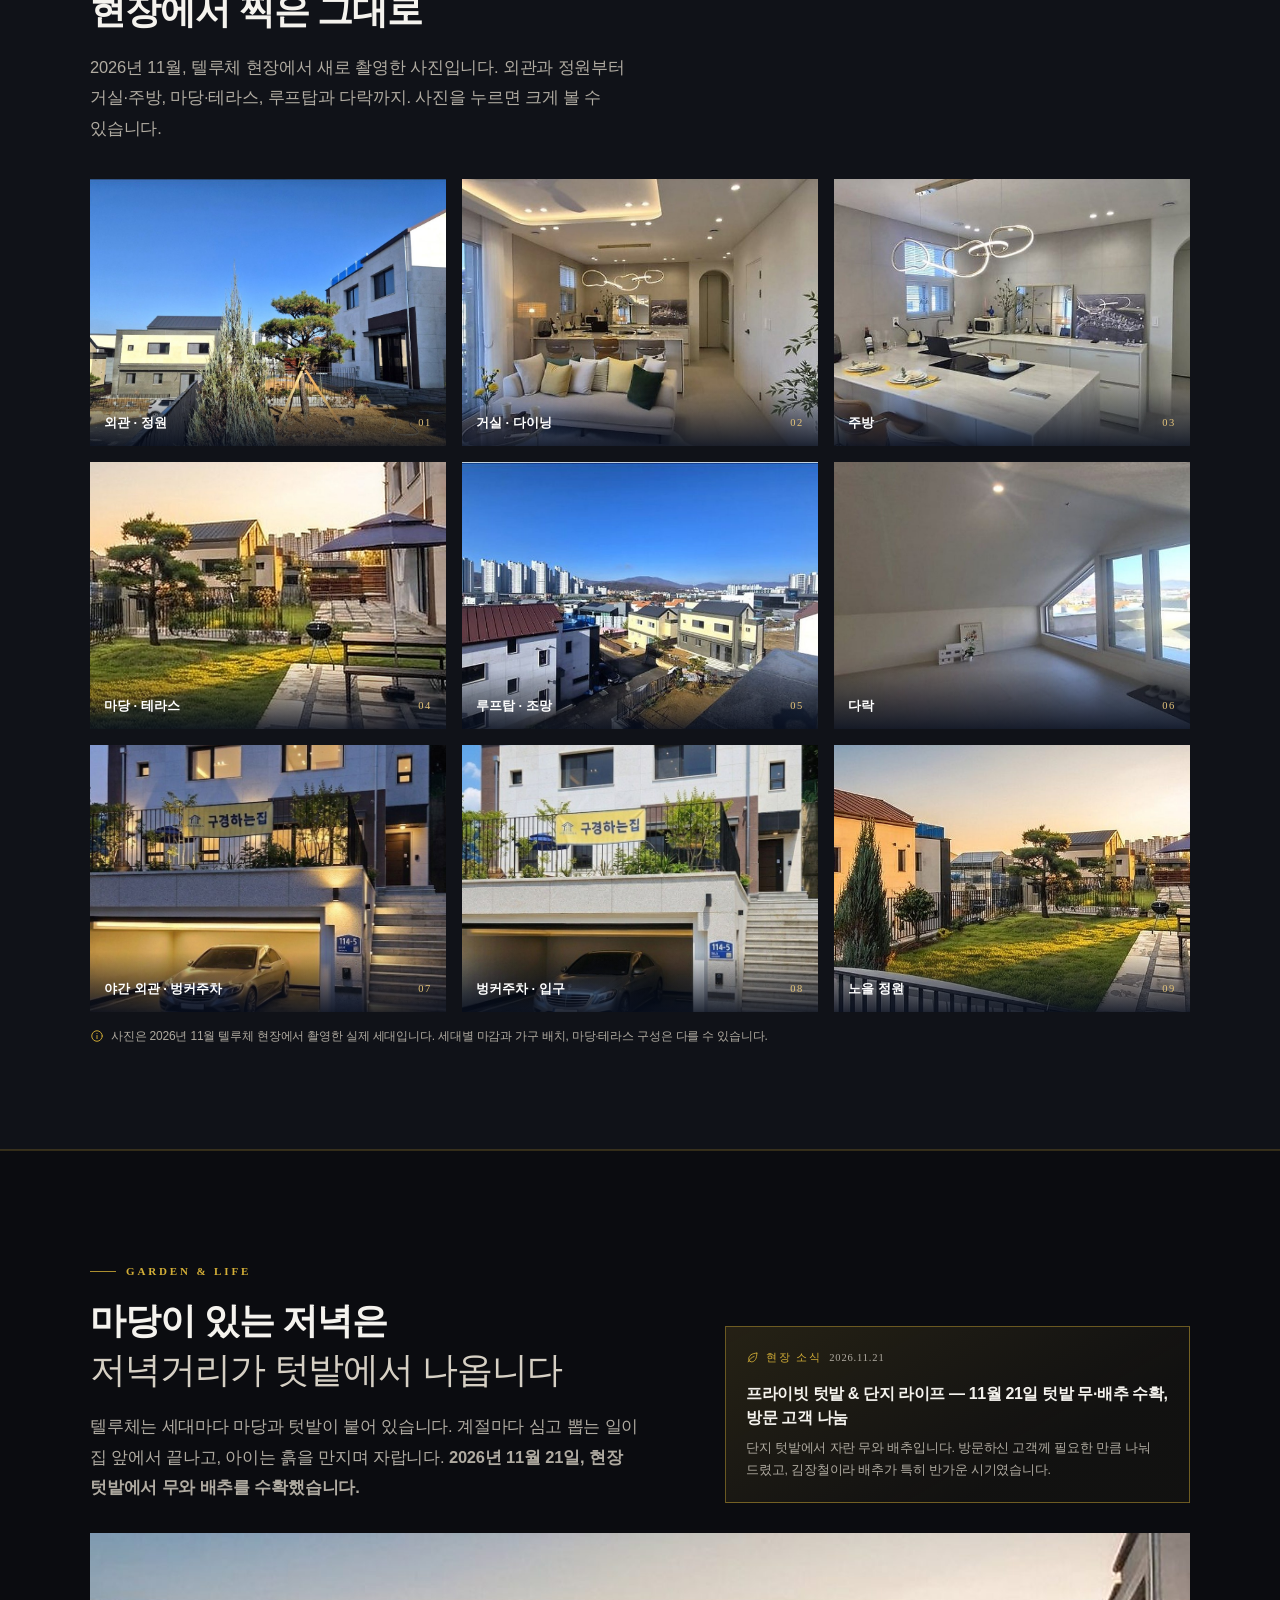
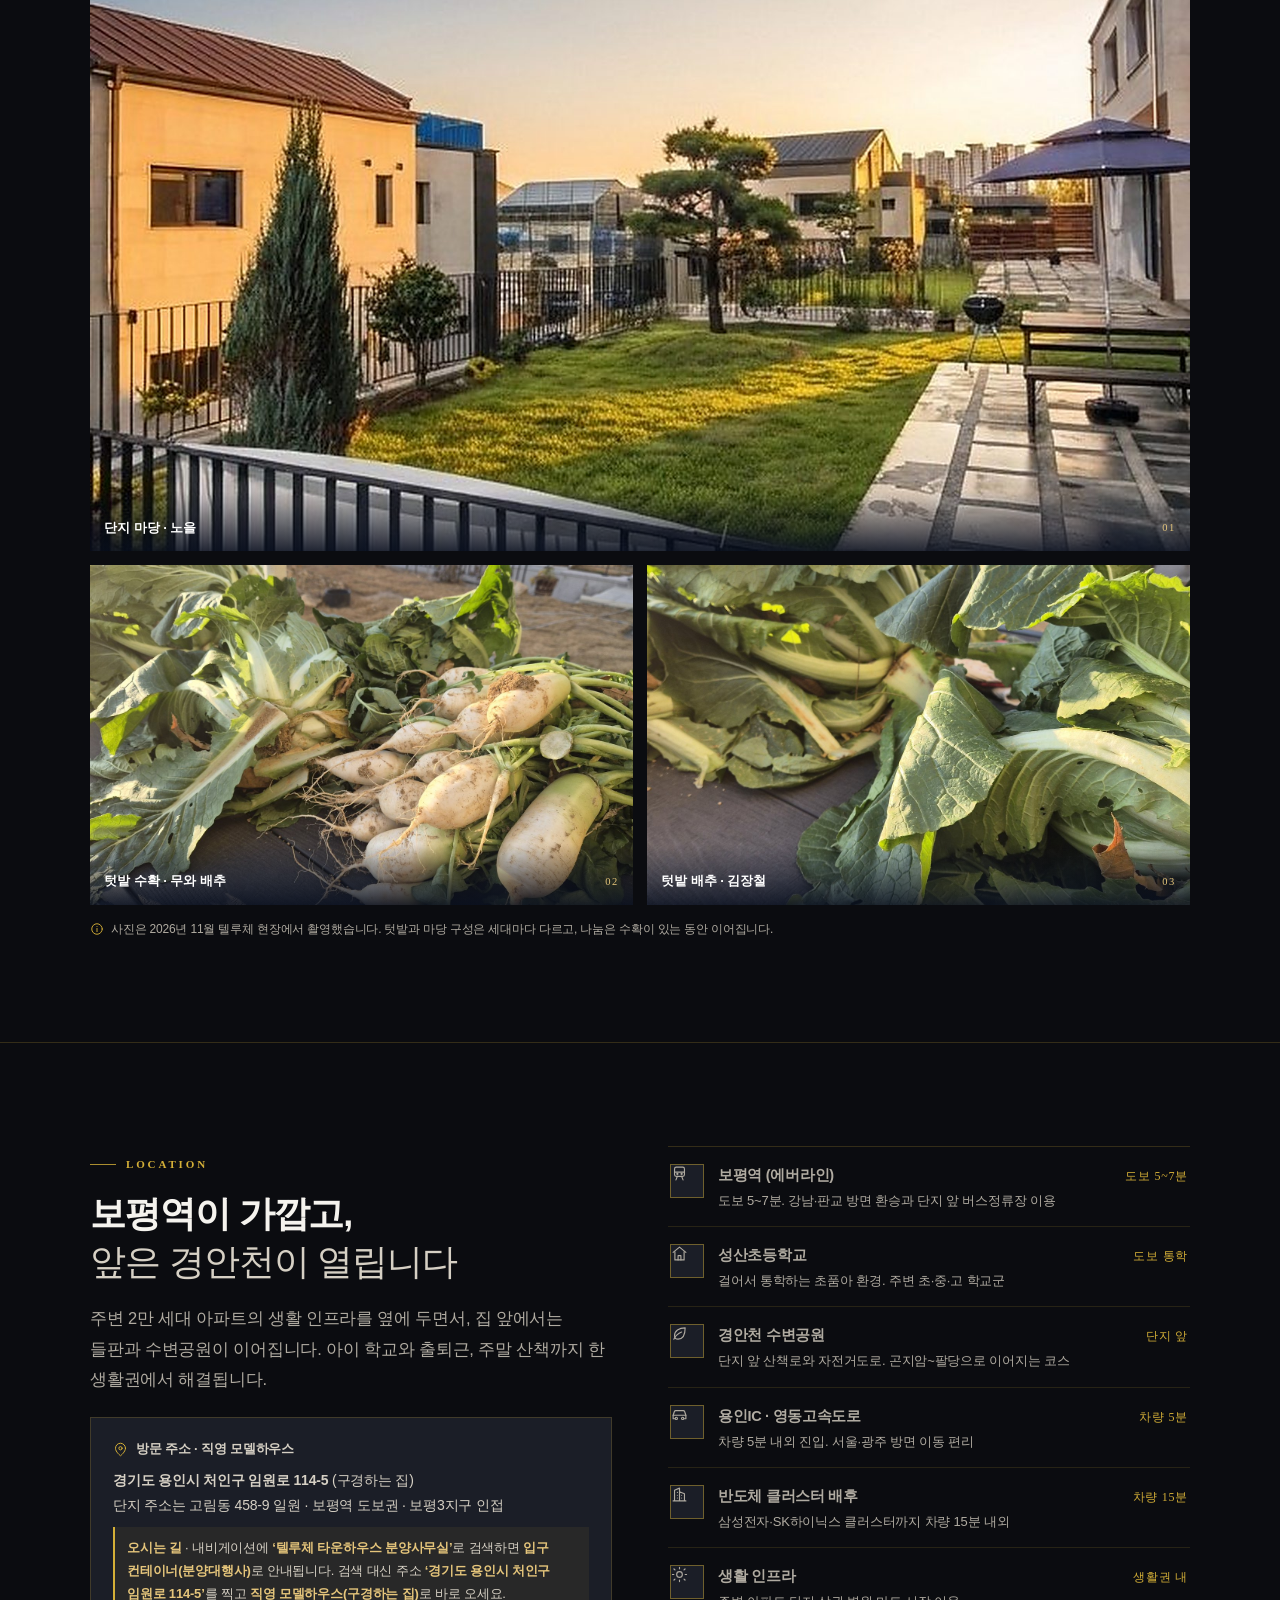
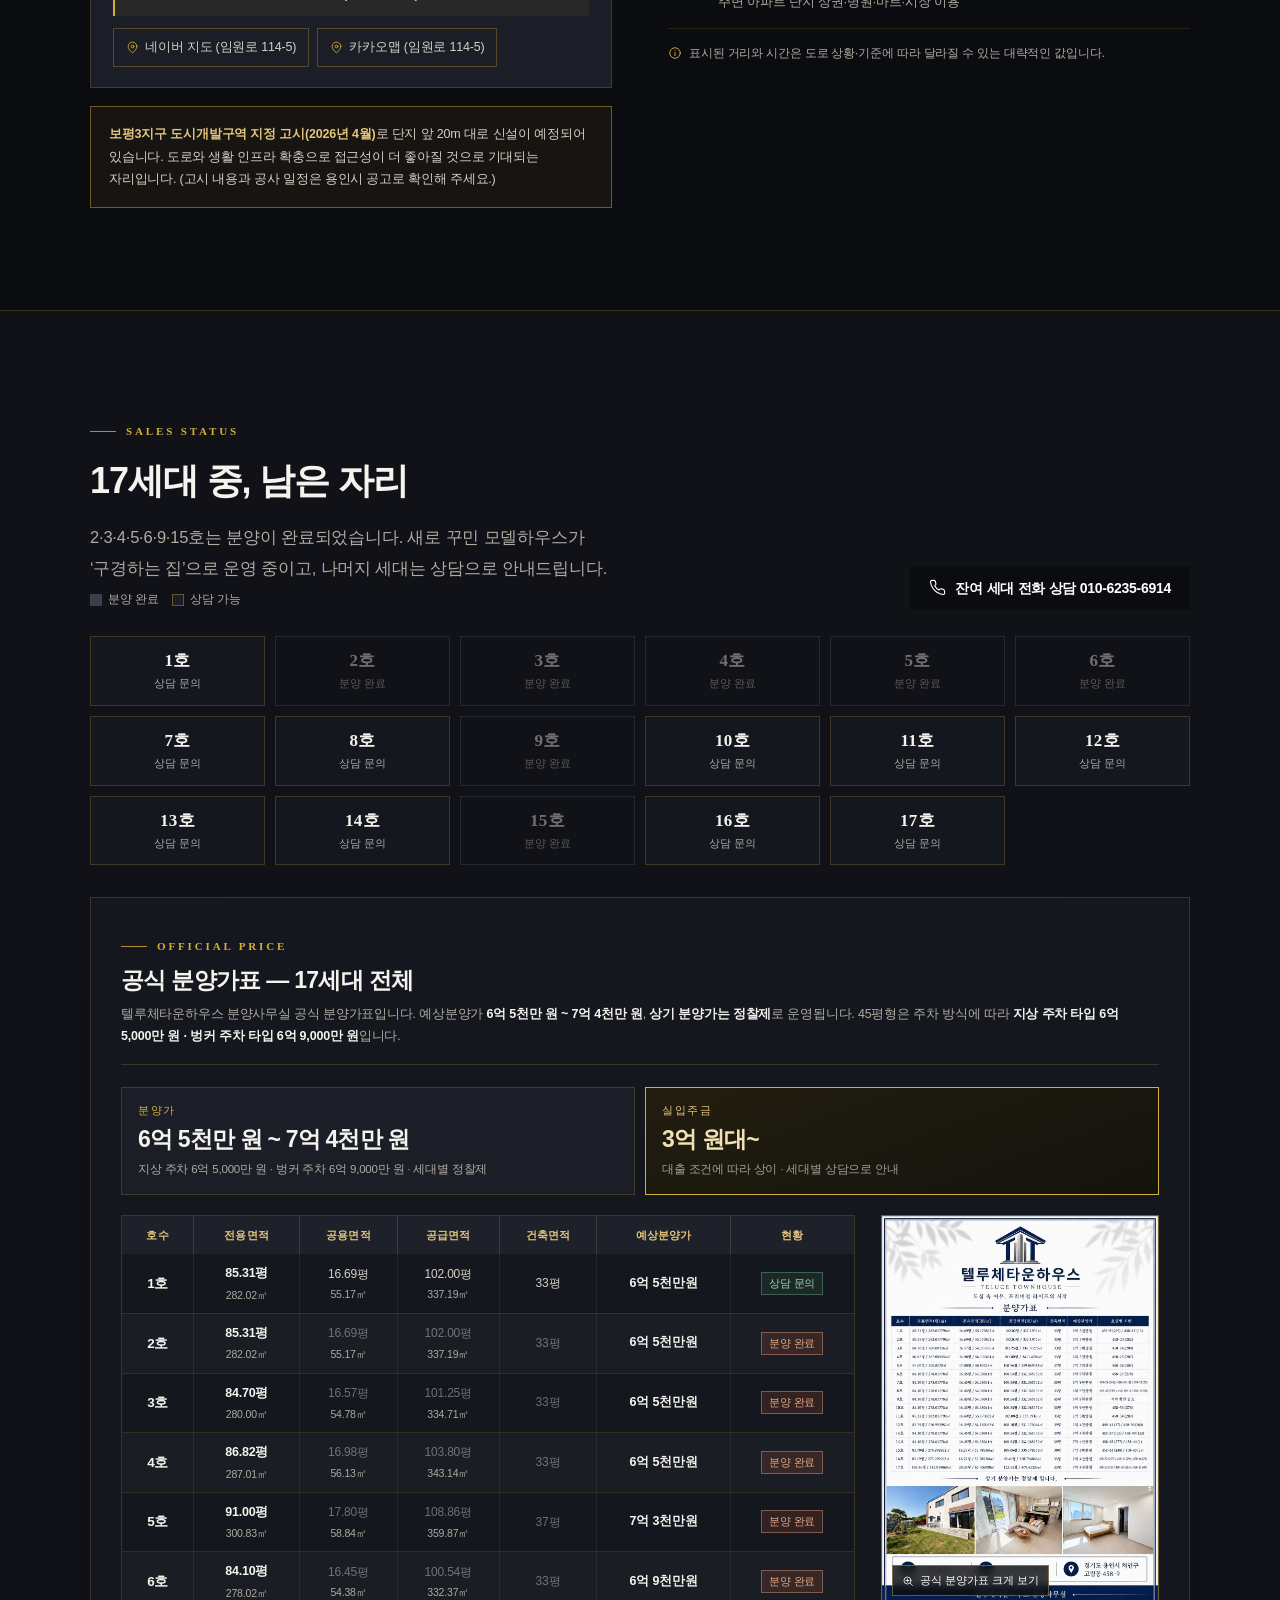
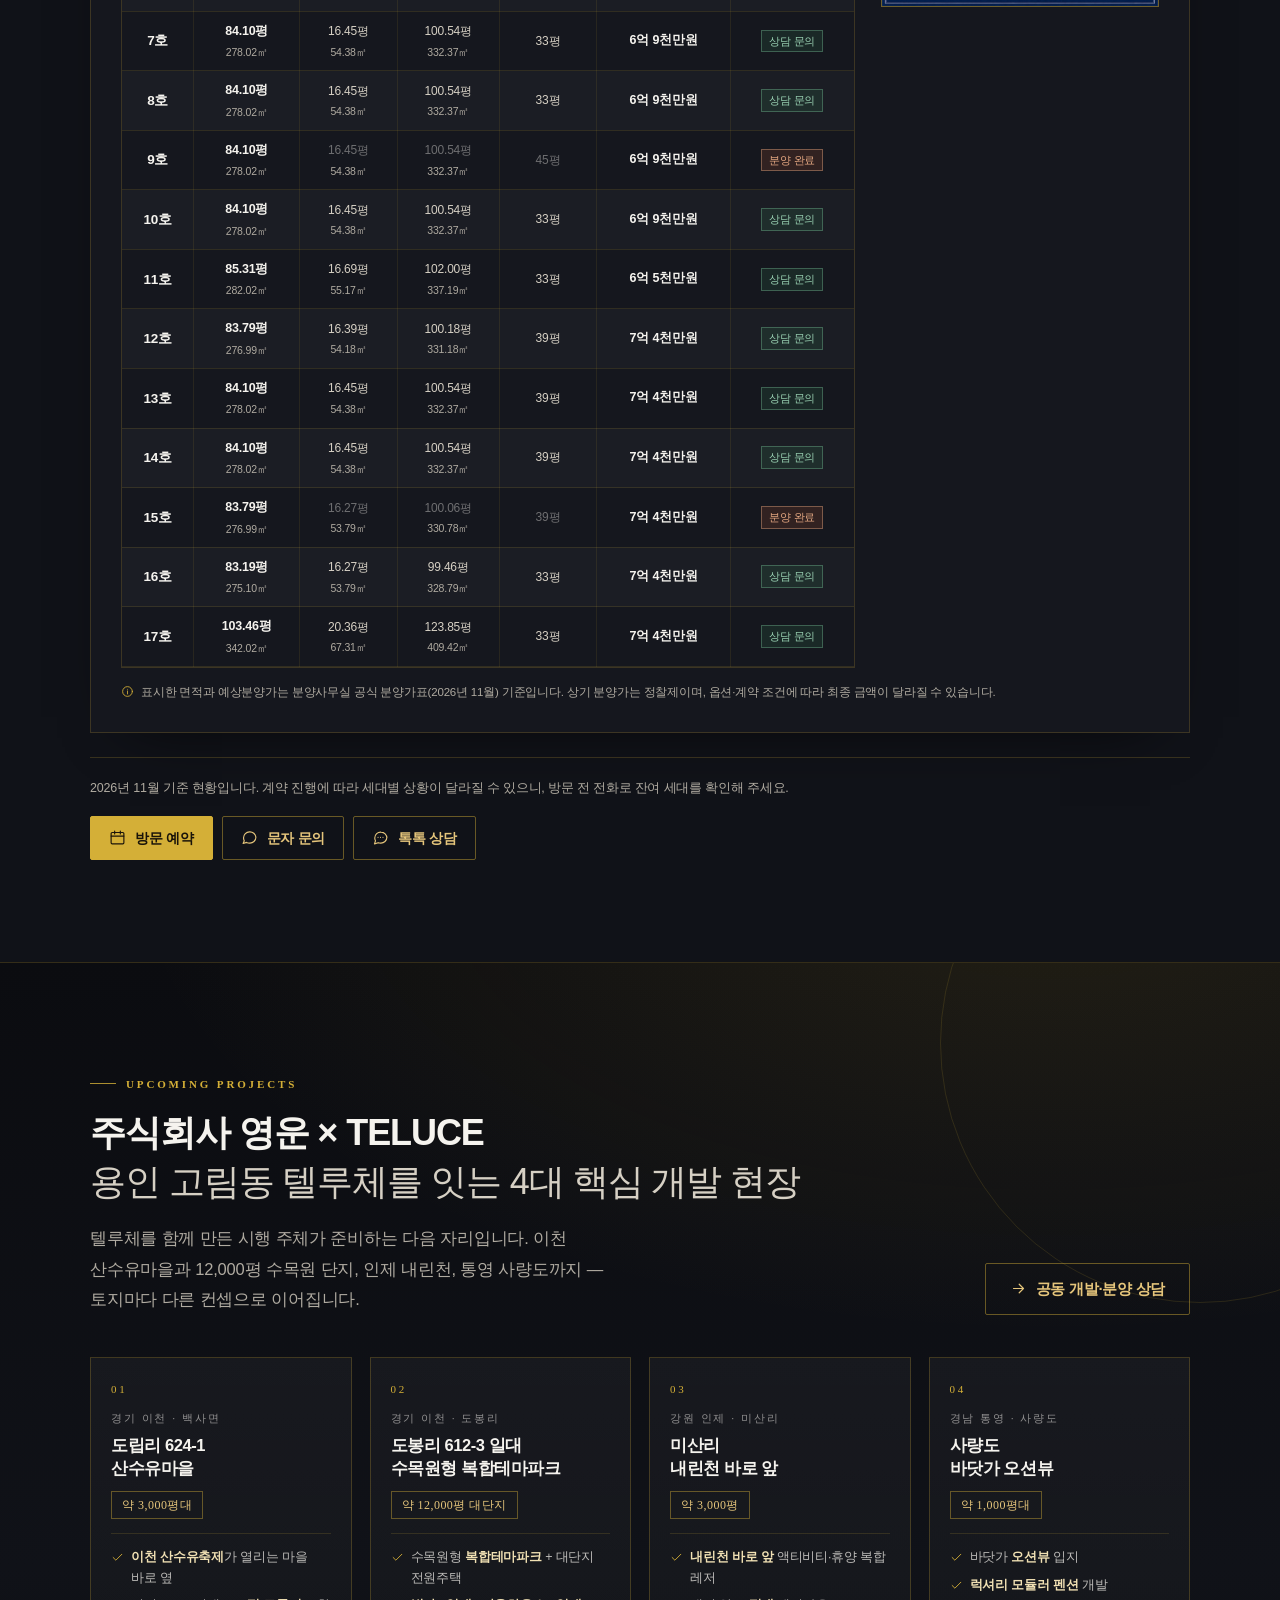
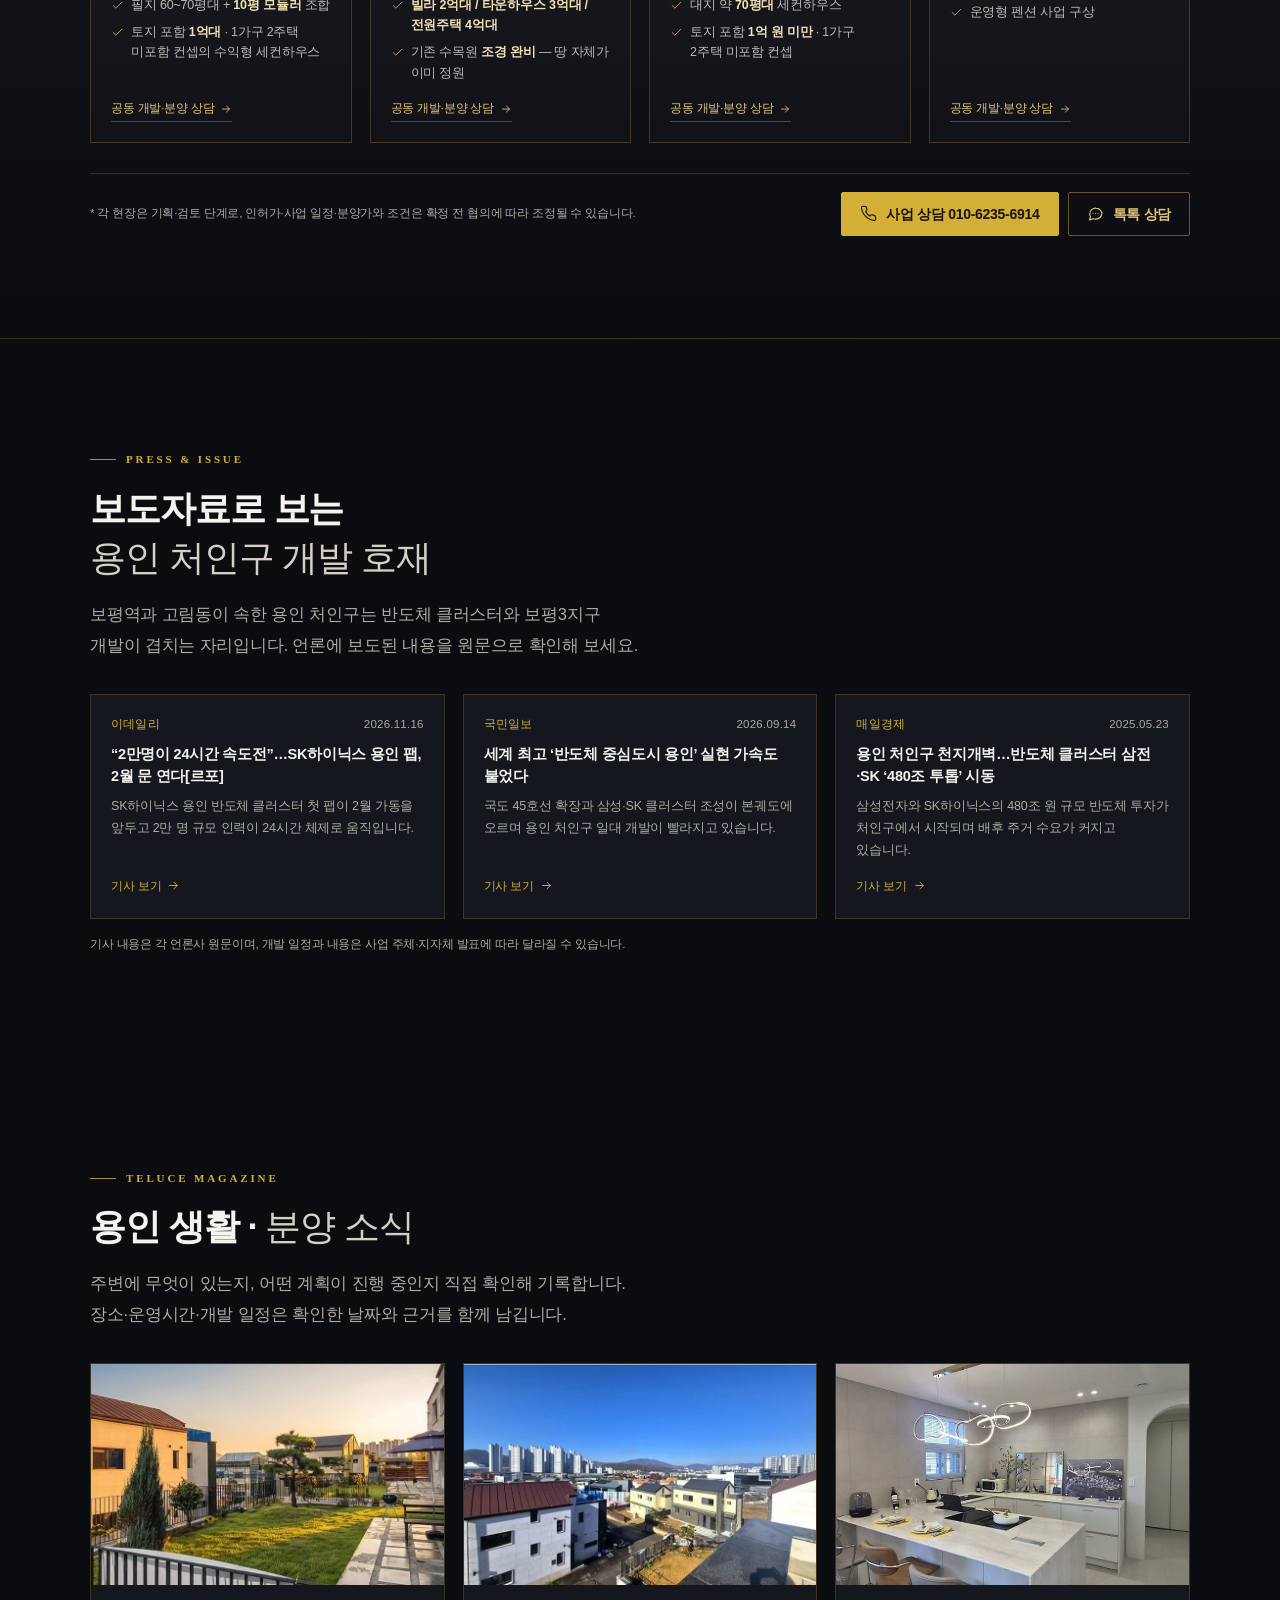
==== commit 14c331c4: "오시는 길: 내비게이션 '텔루체 타운하우스 분양사무실' 검색 시 입구 컨테이너 안내 주의 + 임원로 114-5 직영 모델하우스 다이렉트 안내(지도 링크·예약·연락처 반영), 루프탑" ====
--- a/index.html
+++ b/index.html
@@ -12,7 +12,7 @@
 </script>
 <meta name="viewport" content="width=device-width, initial-scale=1">
 <title>텔루체 45평 · 실입주금 3억대부터 | 용인 타운하우스 TELUCE</title>
-<meta name="description" content="대지 100평대 철근콘크리트 3층+다락 · 분양가 6억 5천만 원대~ · 시행사 직영 분양. 임시 부스(분양대행사)가 아닌 직영 모델하우스(용인시 처인구 임원로 114-5, 구경하는 집)로 바로 오세요. 대표 010-4825-7879 · 직영 실장 010-6235-6914.">
+<meta name="description" content="대지 100평대 철근콘크리트 3층+다락 · 분양가 6억 5천만 원대~ · 시행사 직영 분양. 내비게이션에 ‘텔루체 타운하우스 분양사무실’로 검색하면 입구 컨테이너로 안내되니, ‘경기도 용인시 처인구 임원로 114-5’ 직영 모델하우스(구경하는 집)로 바로 오세요. 대표 010-4825-7879 · 직영 실장 010-6235-6914.">
 <meta name="theme-color" content="#14213D">
 <meta property="og:type" content="website">
 <meta property="og:site_name" content="텔루체 타운하우스 TELUCE">
@@ -909,7 +909,7 @@
   </div>
   <div class="wrap">
     <b><svg aria-hidden="true"><use href="#i-pin"/></svg>저기(임시 부스) 말고, 여기(직영 모델하우스)로 바로 오세요</b>
-    <span class="dmh-bar-meta">용인시 처인구 임원로 114-5 · 방문 전 직영 확인</span>
+    <span class="dmh-bar-meta">내비게이션엔 ‘경기도 용인시 처인구 임원로 114-5’로 찍고 오세요 · 방문 전 직영 확인</span>
     <span class="dmh-bar-tel"><a href="tel:+821048257879">대표 010-4825-7879</a><a href="tel:+821062356914">직영 실장 010-6235-6914</a></span>
   </div>
 </div>
@@ -1034,10 +1034,14 @@
           <p>방문 전에 꼭 직영으로 먼저 연락 주세요 — <a href="tel:+821048257879">대표 010-4825-7879</a> · <a href="tel:+821062356914">직영 실장 010-6235-6914</a></p>
         </div>
         <ul class="dmh-place">
-          <li><svg aria-hidden="true"><use href="#i-pin"/></svg><span>주소 — <b>용인시 처인구 임원로 114-5</b> (텔루체 직영 모델하우스 · 구경하는 집)</span></li>
-          <li><svg aria-hidden="true"><use href="#i-phone"/></svg><span>방문 전 직영 확인 — <b>대표 010-4825-7879</b> · <b>직영 실장 010-6235-6914</b></span></li>
+          <li><svg aria-hidden="true"><use href="#i-pin"/></svg><span>주소 — <b>경기도 용인시 처인구 임원로 114-5</b> (텔루체 직영 모델하우스 · 구경하는 집)</span></li>
+          <li><svg aria-hidden="true"><use href="#i-phone"/></svg><span>방문 전 직영 확인 — <b>대표 010-4825-7879</b> · <b>직영 실장 010-6235-6914</b>로 먼저 전화 주시면 1:1 전문 상담으로 안내해 드립니다.</span></li>
           <li><svg aria-hidden="true"><use href="#i-car"/></svg><span>주차 — 건물 아래 <b>벙커 주차장</b>에 그대로 세우시면 됩니다.</span></li>
         </ul>
+        <div class="dmh-stop">
+          <span class="k"><svg aria-hidden="true"><use href="#i-pin"/></svg>내비게이션 주소</span>
+          <p>내비게이션에 <b>‘텔루체 타운하우스 분양사무실’</b>로 검색하면 단지 입구 <b>컨테이너(분양대행사)</b>로 안내됩니다. 검색하지 마시고 주소 <b>‘경기도 용인시 처인구 임원로 114-5’</b>를 찍고 오세요. 그 집이 현수막이 걸린 <b>직영 모델하우스(구경하는 집)</b>입니다.</p>
+        </div>
         <div class="dmh-stop">
           <span class="k">ONE-STOP 입주 관리</span>
           <p>매매로 끝이 아닙니다. 지금도 이미 입주하신 <b>2호 고객님</b>과 마당에서 함께 어울리며 부족한 부분을 직접 채워드리는 <b>원스톱(One-stop) 직영 입주 관리</b>를 이어갑니다.</p>
@@ -1282,7 +1286,7 @@
         <span class="gal-cap"><b>마당 · 테라스</b><span>04</span></span>
       </button>
       <button class="gal-item" type="button" data-full="assets/teluce-rooftop.jpg" data-cap="루프탑 · 조망 — 아파트 숲과 산이 함께 보이는 자리 (2026년 11월 촬영)" aria-label="루프탑과 조망 사진 크게 보기">
-        <img src="assets/teluce-rooftop.jpg" alt="텔루체 루프탑에서 본 단지와 조망" width="694" height="391" loading="lazy" decoding="async">
+        <img src="assets/teluce-rooftop.jpg" alt="텔루체 루프탑에서 본 단지와 조망" width="1600" height="900" loading="lazy" decoding="async">
         <span class="gal-cap"><b>루프탑 · 조망</b><span>05</span></span>
       </button>
       <button class="gal-item" type="button" data-full="assets/teluce-attic.jpg" data-cap="다락 — 창으로 채광이 들어오는 약 11평 (2026년 11월 촬영)" aria-label="다락 사진 크게 보기">
@@ -1348,12 +1352,12 @@
         <h2 class="title">보평역이 가깝고,<br><span class="thin">앞은 경안천이 열립니다</span></h2>
         <p class="lead">주변 2만 세대 아파트의 생활 인프라를 옆에 두면서, 집 앞에서는 들판과 수변공원이 이어집니다. 아이 학교와 출퇴근, 주말 산책까지 한 생활권에서 해결됩니다.</p>
         <div class="addr-box">
-          <div class="ab-head"><svg aria-hidden="true"><use href="#i-pin"/></svg>현장 주소</div>
-          <p>경기도 용인시 처인구 고림동 458-9 일원<br>보평역 도보권 · 보평3지구 인접</p>
-          <p class="way-note"><b>오시는 길</b> · 현장 단지 들어서서 직진으로 보이는 <b>신규 모델하우스(구경하는 집)</b>로 바로 오세요.</p>
+          <div class="ab-head"><svg aria-hidden="true"><use href="#i-pin"/></svg>방문 주소 · 직영 모델하우스</div>
+          <p><b>경기도 용인시 처인구 임원로 114-5</b> (구경하는 집)<br>단지 주소는 고림동 458-9 일원 · 보평역 도보권 · 보평3지구 인접</p>
+          <p class="way-note"><b>오시는 길</b> · 내비게이션에 <b>‘텔루체 타운하우스 분양사무실’</b>로 검색하면 <b>입구 컨테이너(분양대행사)</b>로 안내됩니다. 검색 대신 주소 <b>‘경기도 용인시 처인구 임원로 114-5’</b>를 찍고 <b>직영 모델하우스(구경하는 집)</b>로 바로 오세요.</p>
           <div class="map-links">
-            <a href="https://map.naver.com/p/search/%EA%B2%BD%EA%B8%B0%EB%8F%84%20%EC%9A%A9%EC%9D%B8%EC%8B%9C%20%EC%B2%98%EC%9D%B8%EA%B5%AC%20%EA%B3%A0%EB%A6%BC%EB%8F%99%20458-9" target="_blank" rel="noopener"><svg aria-hidden="true"><use href="#i-pin"/></svg>네이버 지도</a>
-            <a href="https://map.kakao.com/?q=%EA%B2%BD%EA%B8%B0%EB%8F%84%20%EC%9A%A9%EC%9D%B8%EC%8B%9C%20%EC%B2%98%EC%9D%B8%EA%B5%AC%20%EA%B3%A0%EB%A6%BC%EB%8F%99%20458-9" target="_blank" rel="noopener"><svg aria-hidden="true"><use href="#i-pin"/></svg>카카오맵</a>
+            <a href="https://map.naver.com/p/search/%EA%B2%BD%EA%B8%B0%EB%8F%84%20%EC%9A%A9%EC%9D%B8%EC%8B%9C%20%EC%B2%98%EC%9D%B8%EA%B5%AC%20%EC%9E%84%EC%9B%90%EB%A1%9C%20114-5" target="_blank" rel="noopener"><svg aria-hidden="true"><use href="#i-pin"/></svg>네이버 지도 (임원로 114-5)</a>
+            <a href="https://map.kakao.com/?q=%EA%B2%BD%EA%B8%B0%EB%8F%84%20%EC%9A%A9%EC%9D%B8%EC%8B%9C%20%EC%B2%98%EC%9D%B8%EA%B5%AC%20%EC%9E%84%EC%9B%90%EB%A1%9C%20114-5" target="_blank" rel="noopener"><svg aria-hidden="true"><use href="#i-pin"/></svg>카카오맵 (임원로 114-5)</a>
           </div>
         </div>
         <div class="dev-note">
@@ -1740,7 +1744,7 @@
       <h2 class="title">방문 예약 — 날짜만 골라 주세요</h2>
       <p class="lead">텔루체는 100% 사전 예약제로 운영됩니다. 달력에서 방문 희망일과 시간대를 고르고 내용을 확인하시면 문자로 예약 내용을 보내드립니다. 담당자 확인 후 확정 연락을 드립니다.</p>
       <p class="lead booking-lead-sub"><b>신규 모델하우스(구경하는 집)</b> 관람도 같은 방법으로 신청하실 수 있습니다.</p>
-      <p class="lead booking-lead-sub"><b>오시는 길</b> — 현장 단지 들어서서 직진으로 보이는 신규 모델하우스(구경하는 집)로 바로 오세요.</p>
+      <p class="lead booking-lead-sub"><b>오시는 길</b> — 내비게이션에 ‘텔루체 타운하우스 분양사무실’로 검색하면 입구 컨테이너(분양대행사)로 안내됩니다. 주소 <b>‘경기도 용인시 처인구 임원로 114-5’</b>를 찍고 오시면 <b>직영 모델하우스(구경하는 집)</b>입니다.</p>
       <p class="lead booking-lead-sub"><b>방문 상담 예약 시 소정의 사은품(기프트)을 드립니다.</b> 예약 후 방문하시면 현장에서 바로 전달드립니다.</p>
       <p class="talk-note"><svg aria-hidden="true"><use href="#i-chat"/></svg><span>전화가 어려우시면 네이버 톡톡 1:1 채팅으로도 예약·잔여 세대 확인이 가능합니다. <a href="https://talk.naver.com/ct/wfuyhez" target="_blank" rel="noopener"><b>톡톡으로 상담하기</b></a></span></p>
     </div>
@@ -1858,10 +1862,10 @@
           <p class="cc-role">용인 고림동 텔루체 타운하우스 분양 상담 · 담당 실장</p>
           <a class="tel-big" href="tel:+821062356914"><svg aria-hidden="true"><use href="#i-phone"/></svg>010-6235-6914</a>
           <div class="contact-lines">
-            <div><svg aria-hidden="true"><use href="#i-pin"/></svg><span>경기도 용인시 처인구 고림동 458-9 일원</span></div>
+            <div><svg aria-hidden="true"><use href="#i-pin"/></svg><span>경기도 용인시 처인구 임원로 114-5 (직영 모델하우스·구경하는 집)</span></div>
             <div><svg aria-hidden="true"><use href="#i-calendar"/></svg><span>방문 100% 사전 예약제 · 신규 모델하우스(구경하는 집) 운영 중</span></div>
             <div><svg aria-hidden="true"><use href="#i-check"/></svg><span>방문 상담 예약 시 소정의 사은품(기프트) 증정</span></div>
-            <div><svg aria-hidden="true"><use href="#i-arrow"/></svg><span>오시는 길 — 현장 단지 들어서서 직진으로 보이는 신규 모델하우스(구경하는 집)로 바로 오세요.</span></div>
+            <div><svg aria-hidden="true"><use href="#i-arrow"/></svg><span>오시는 길 — 내비게이션은 ‘텔루체 타운하우스 분양사무실’이 아니라 주소 ‘경기도 용인시 처인구 임원로 114-5’로 찍어 주세요.</span></div>
           </div>
           <div class="contact-btns">
             <a class="btn btn-gold" href="tel:+821062356914"><svg aria-hidden="true"><use href="#i-phone"/></svg>전화 상담</a>
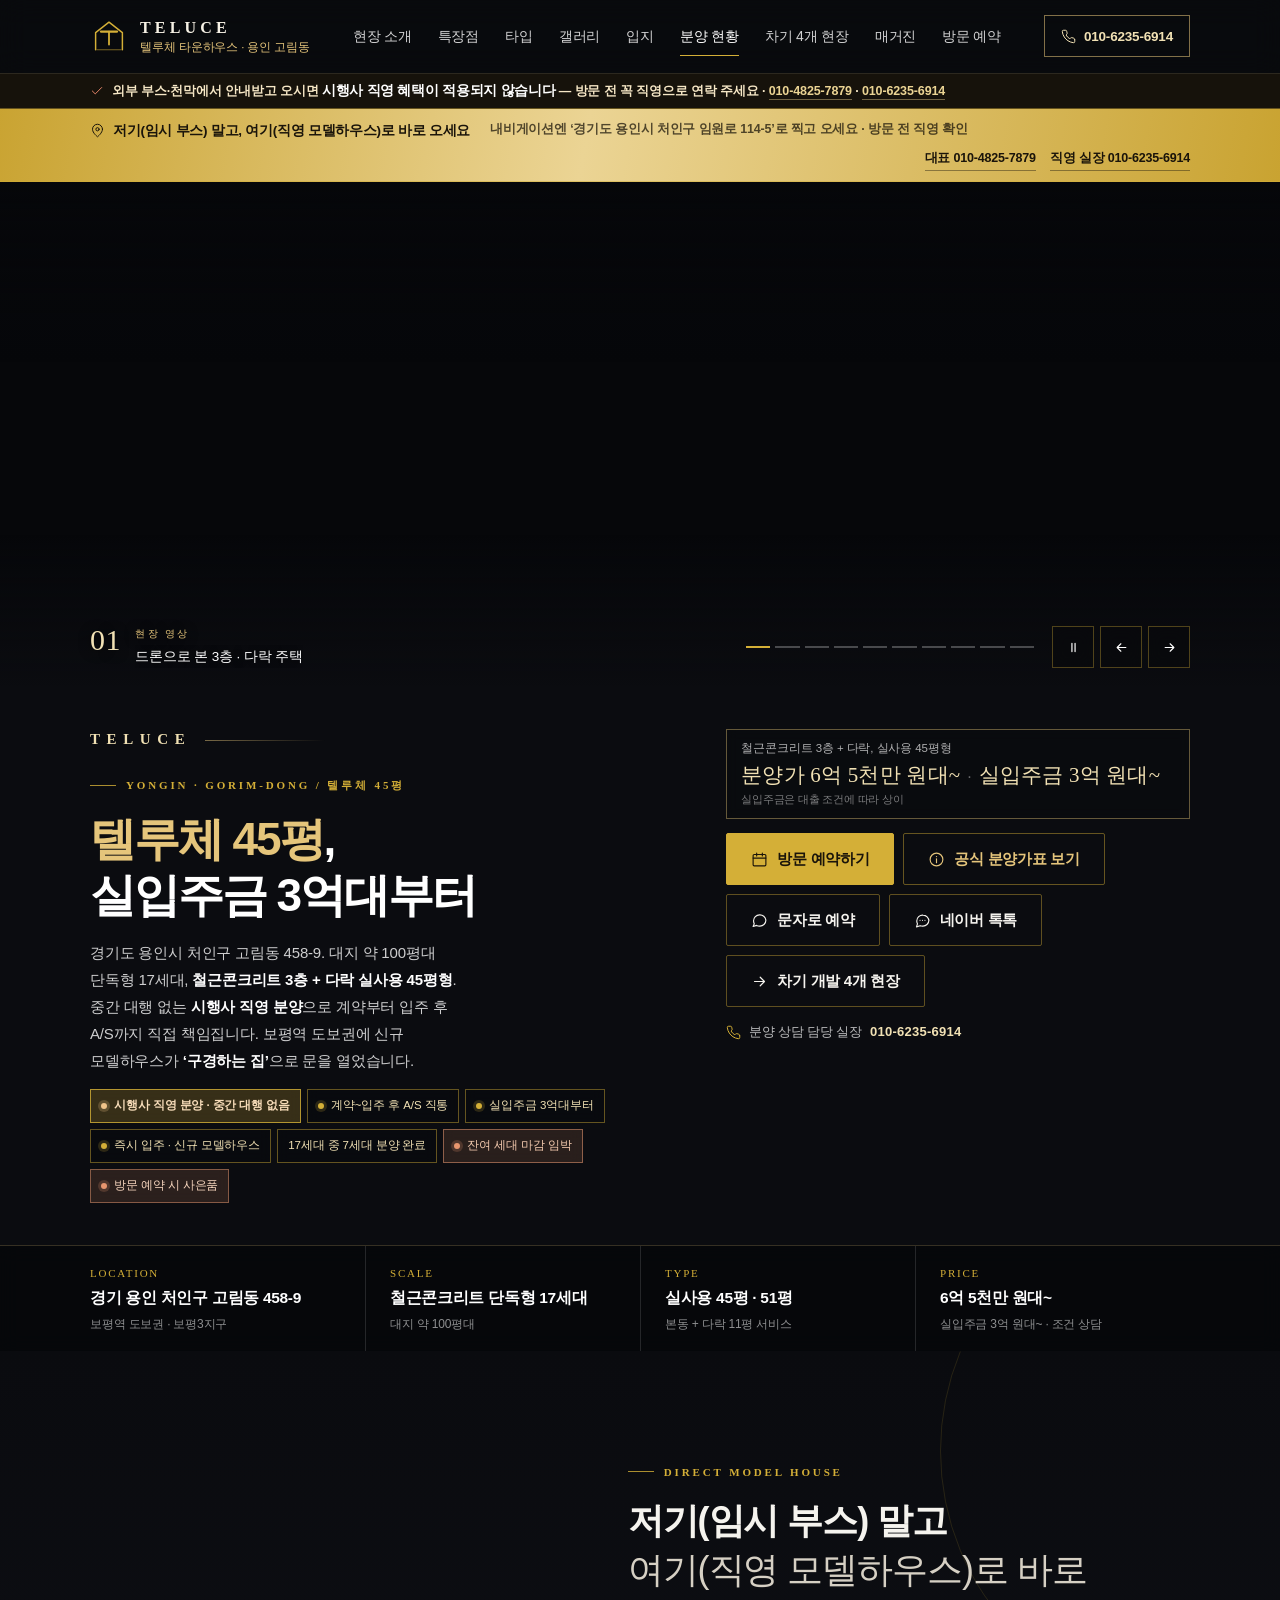
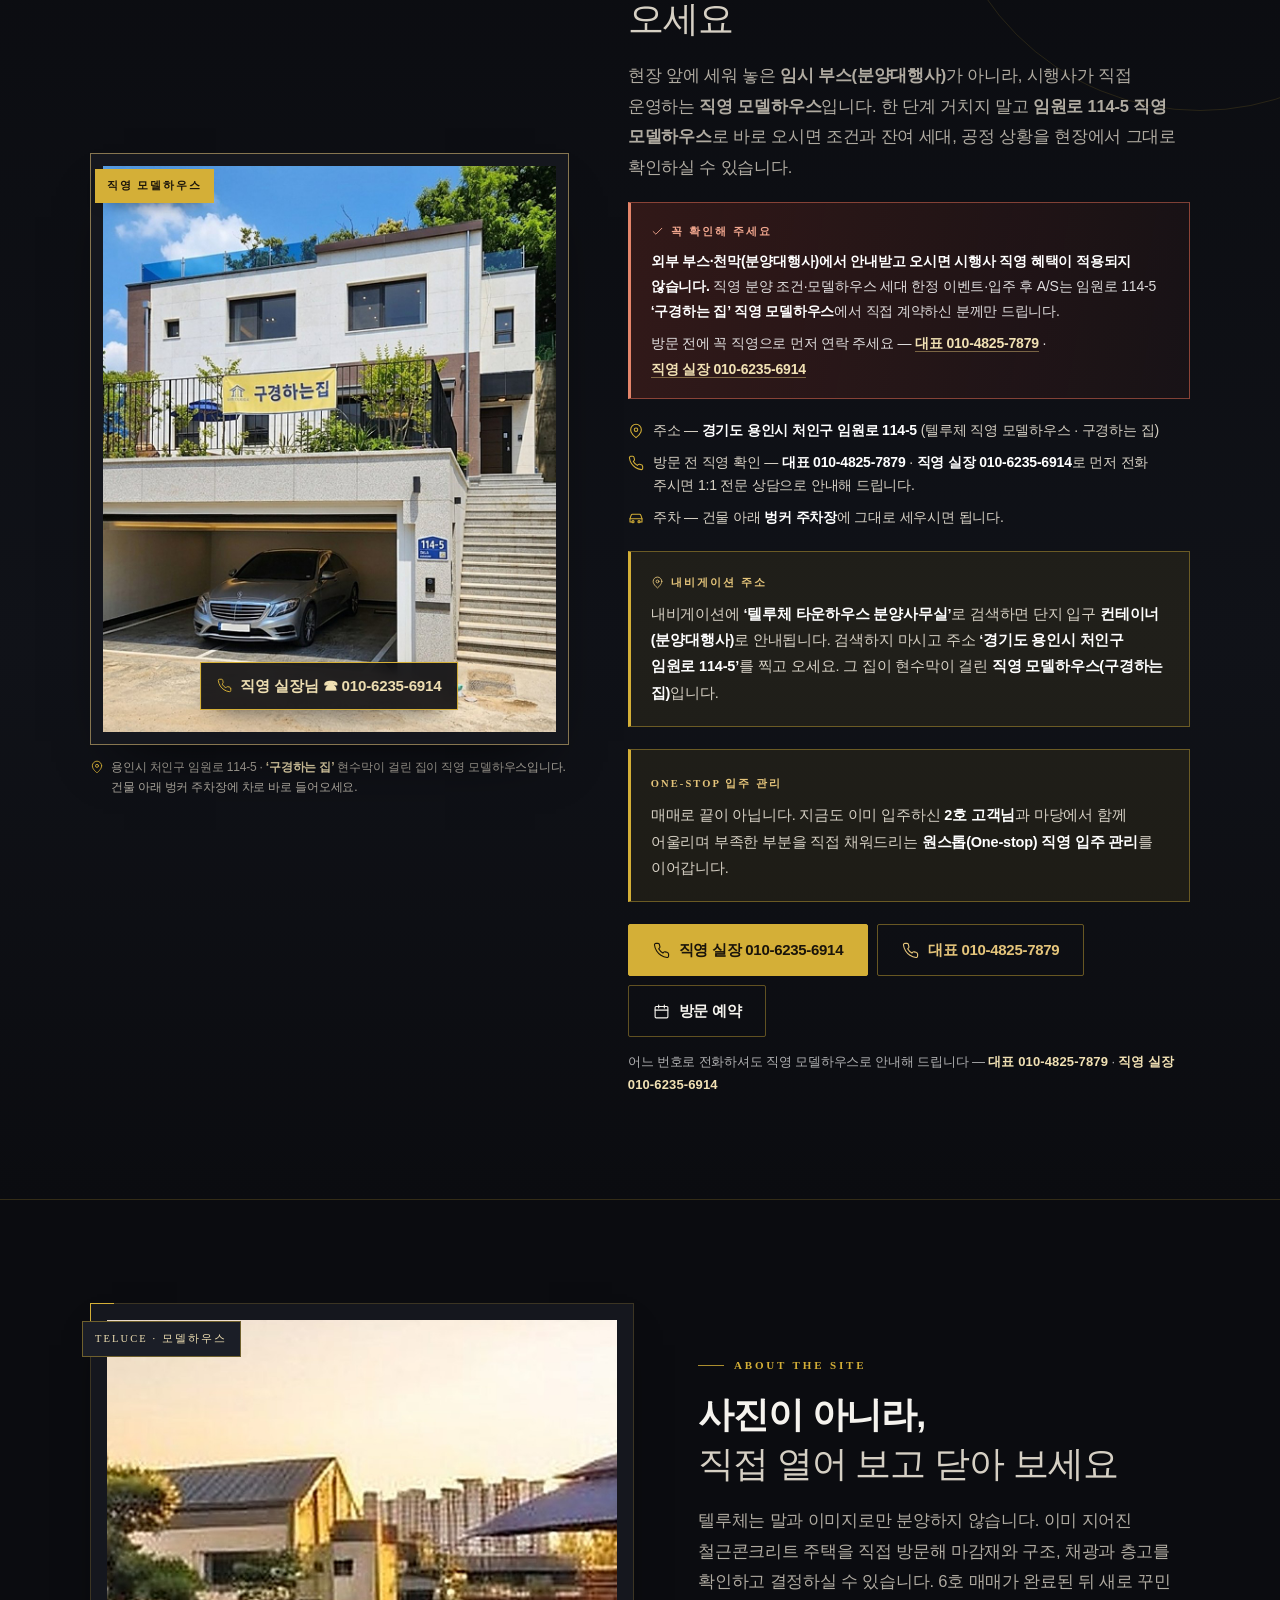
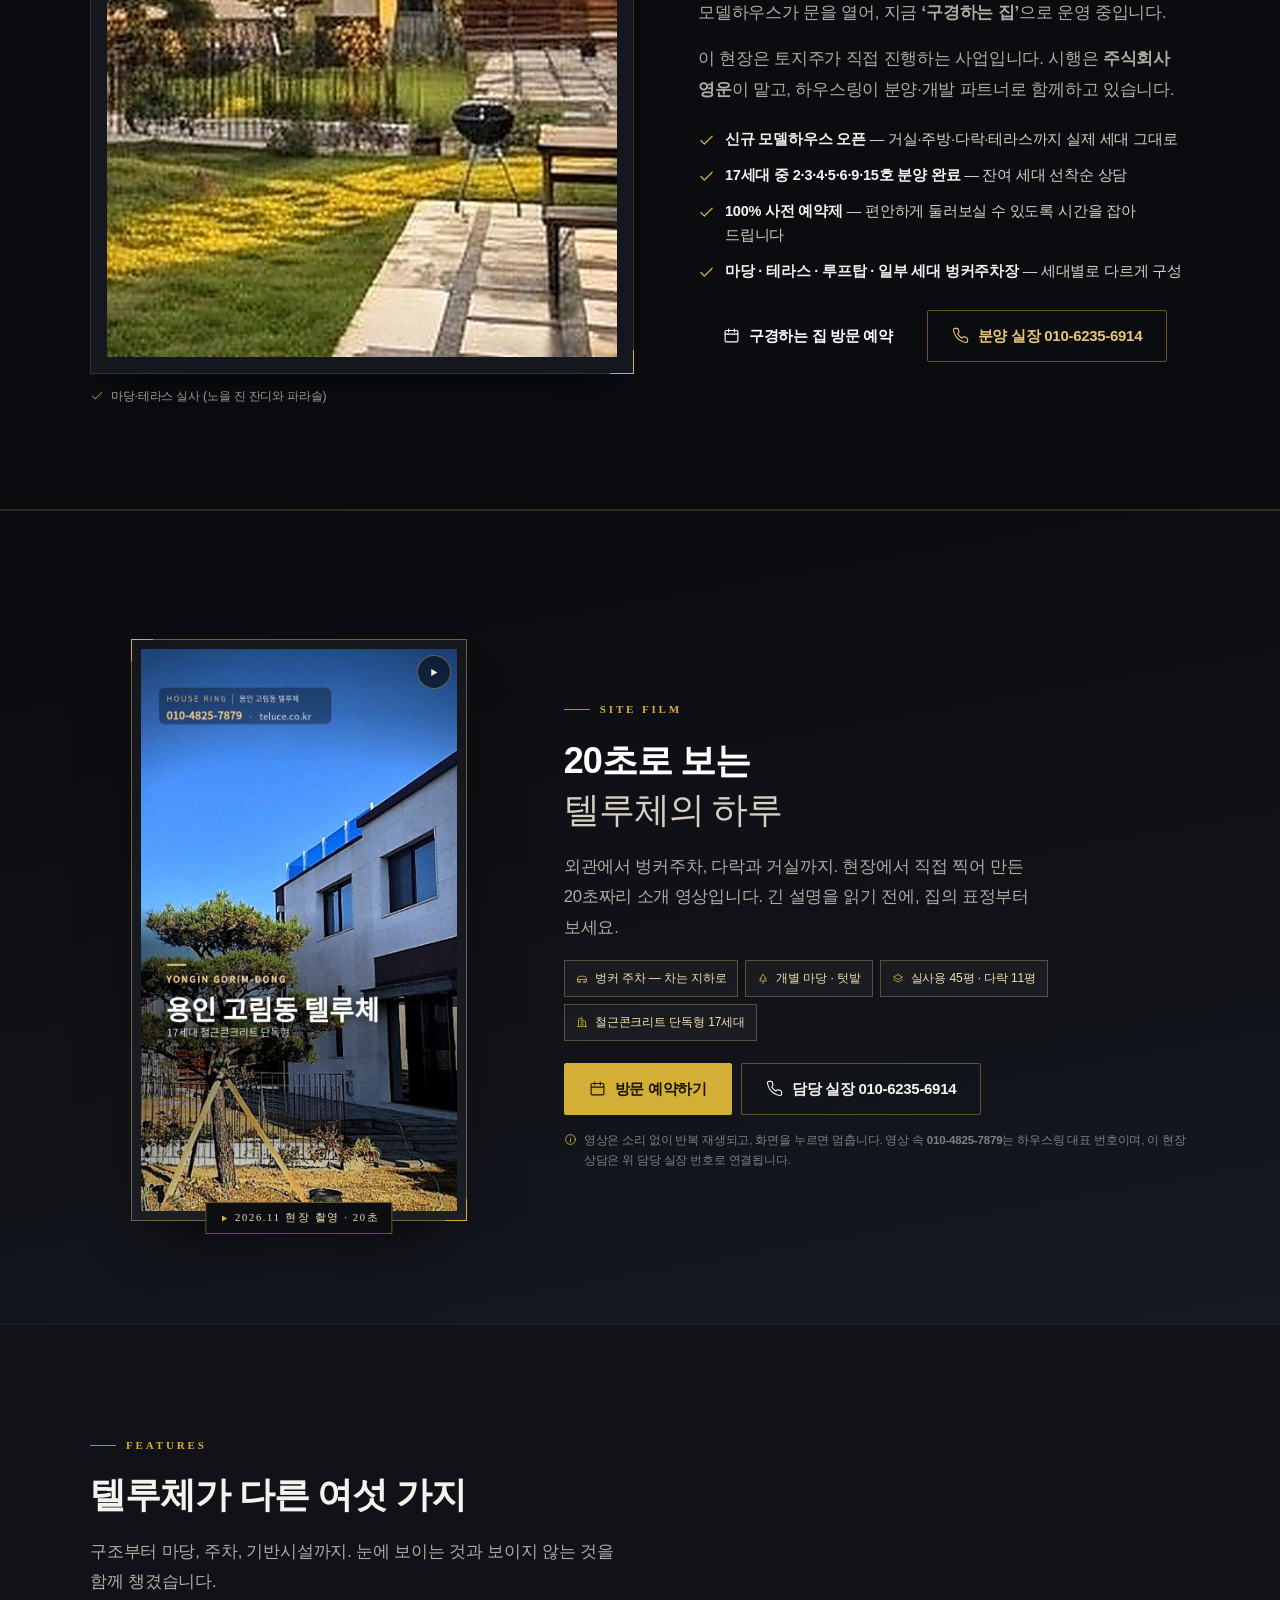
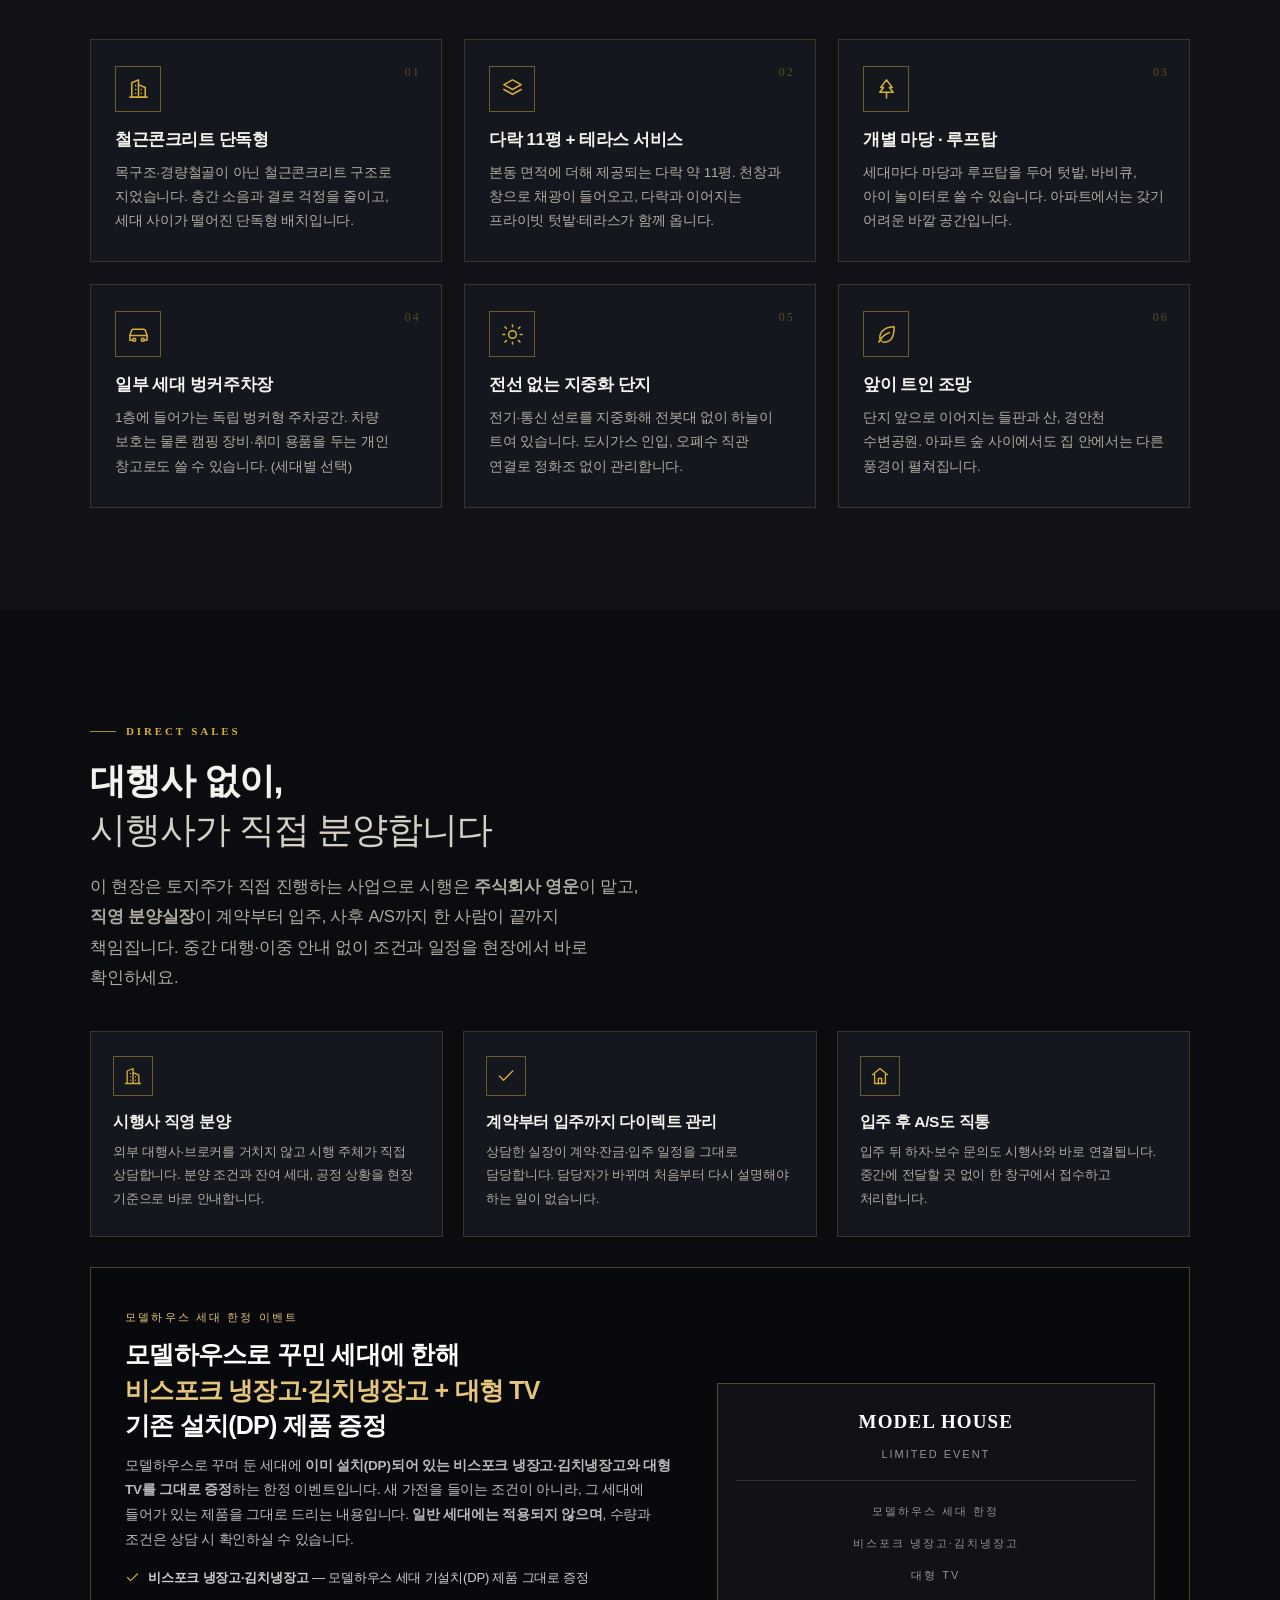
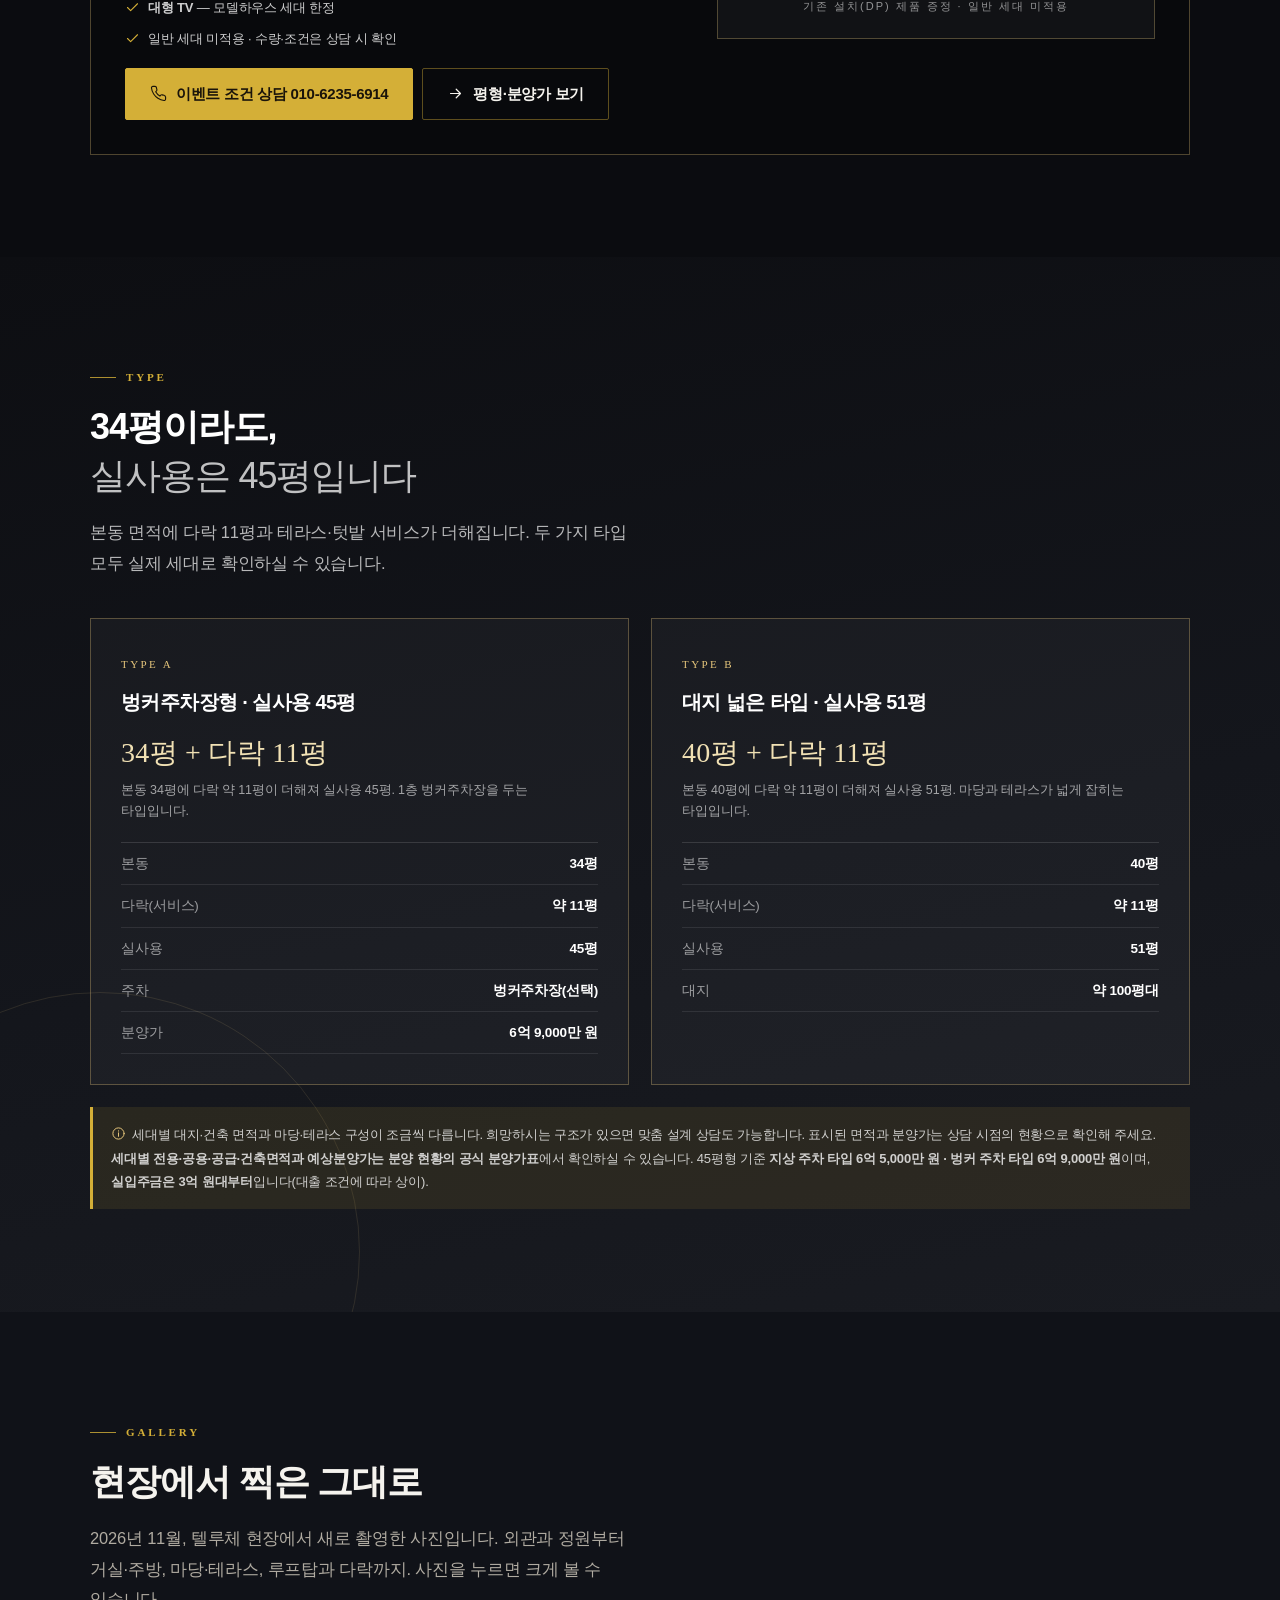
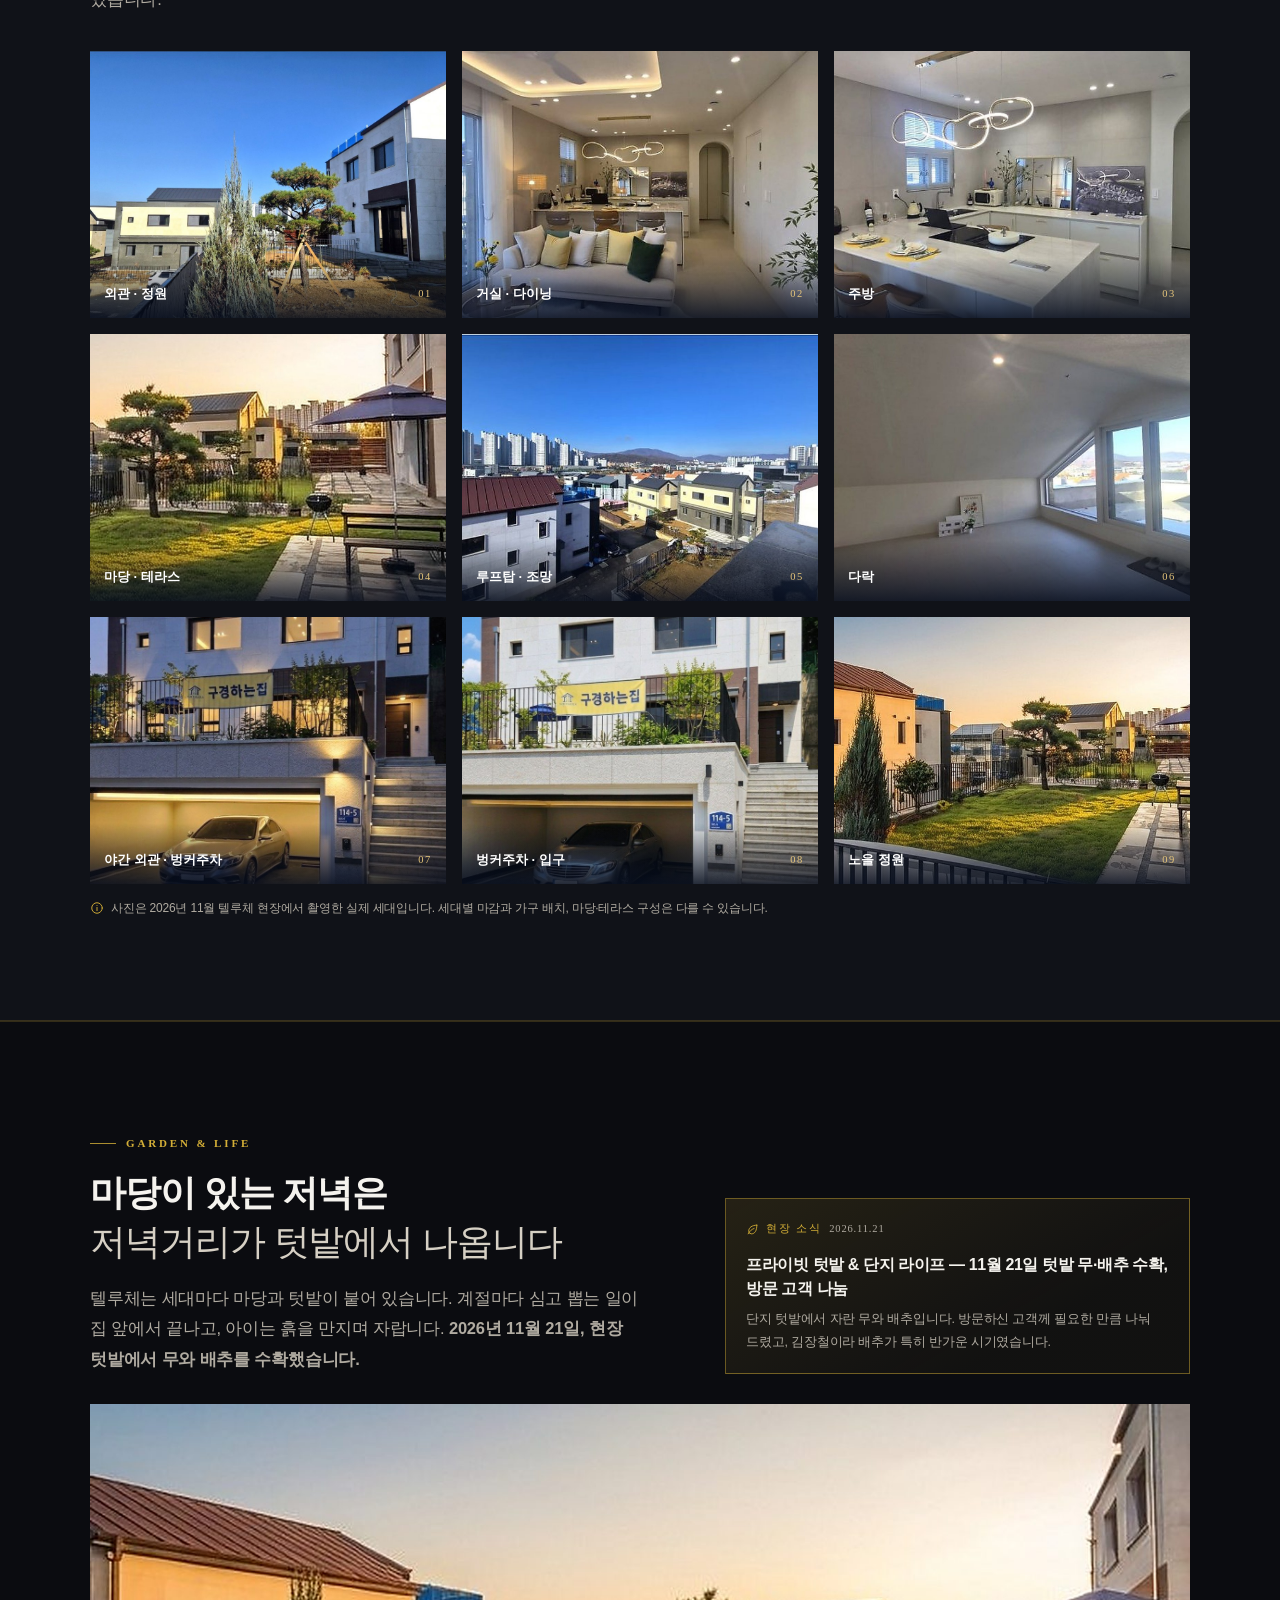
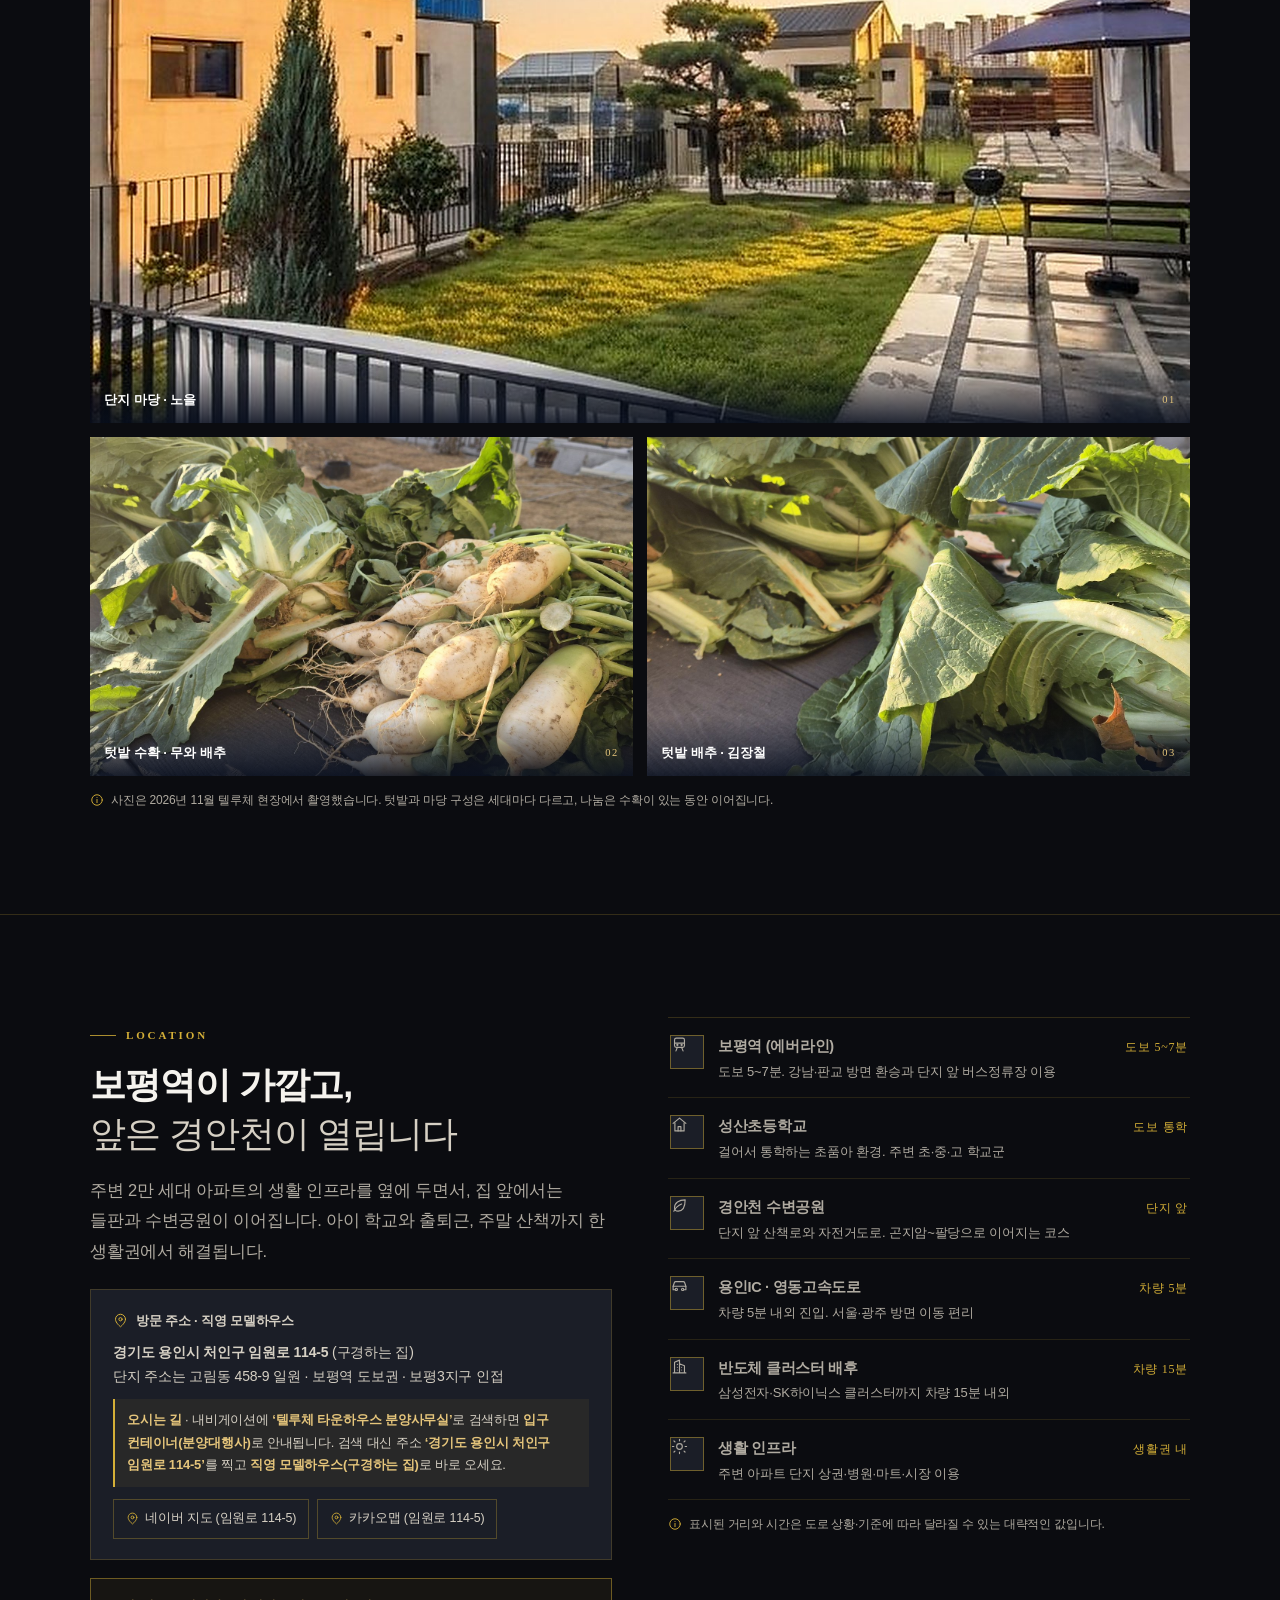
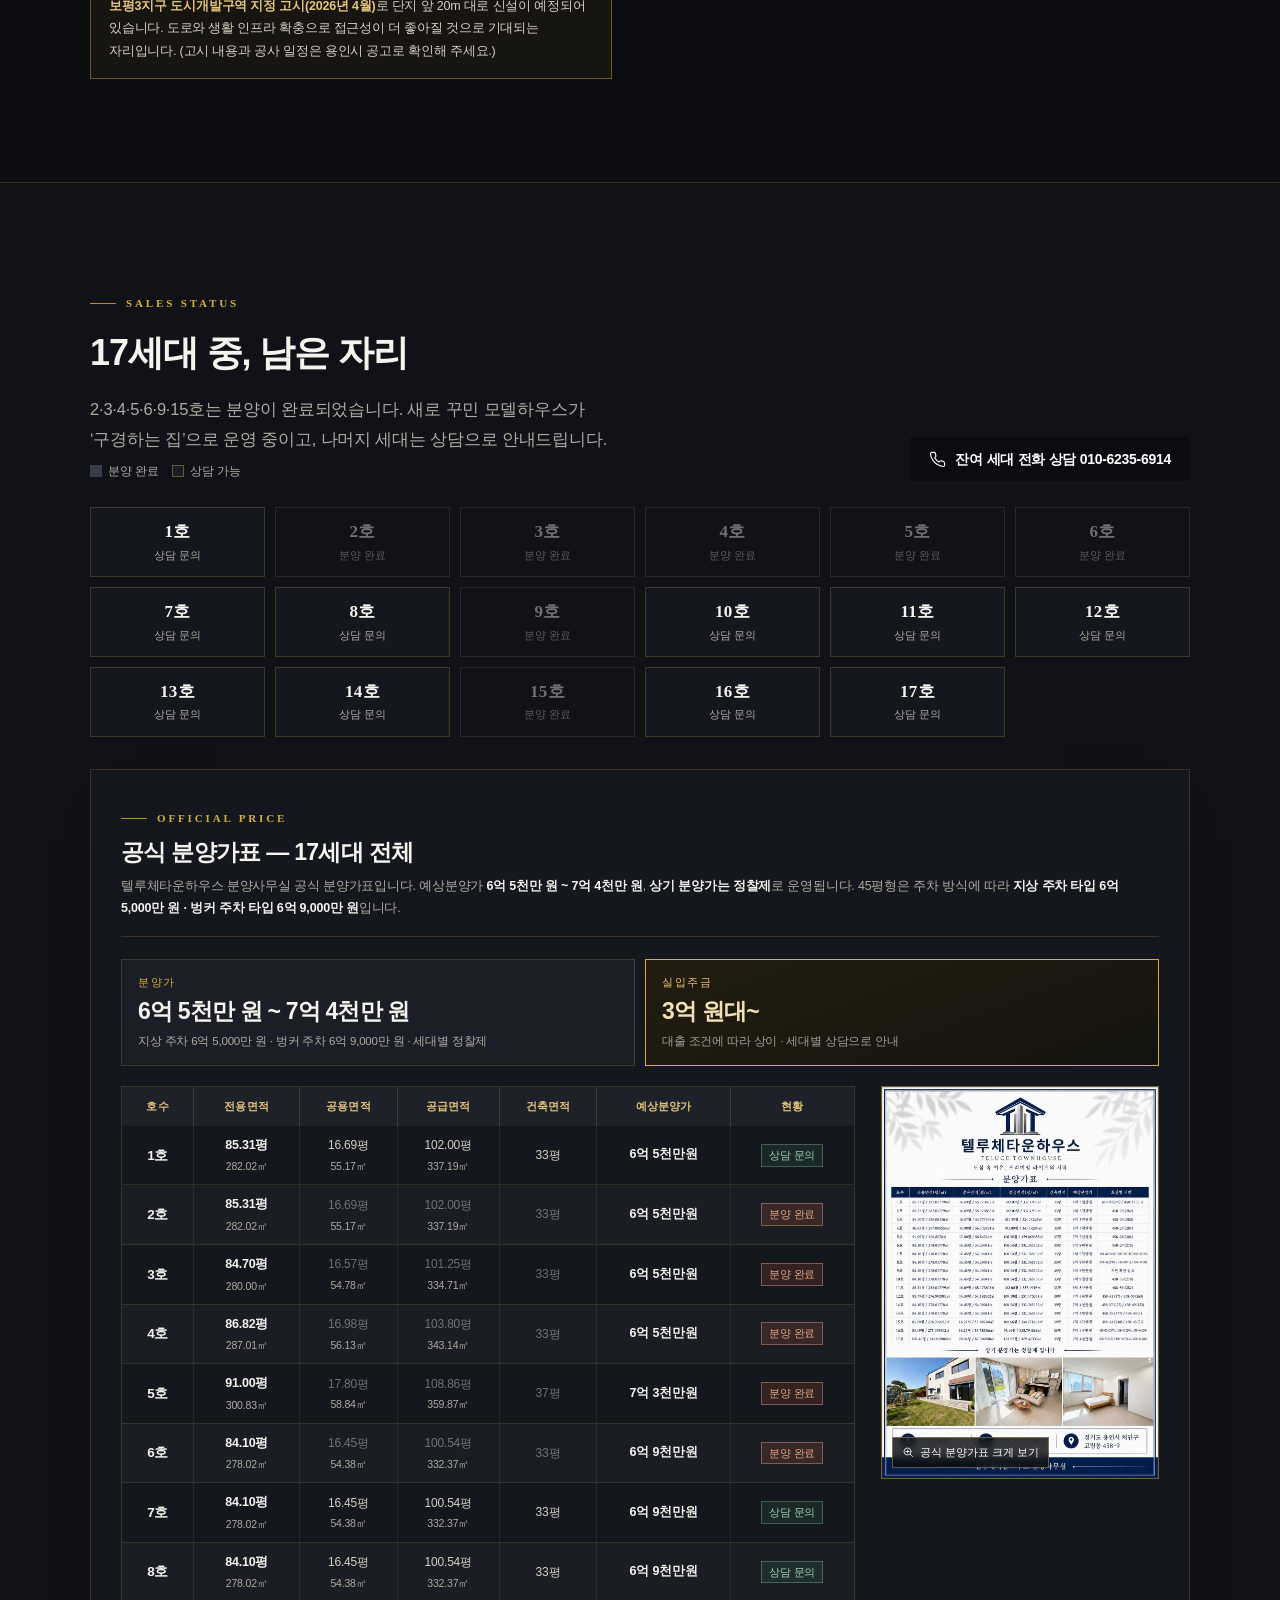
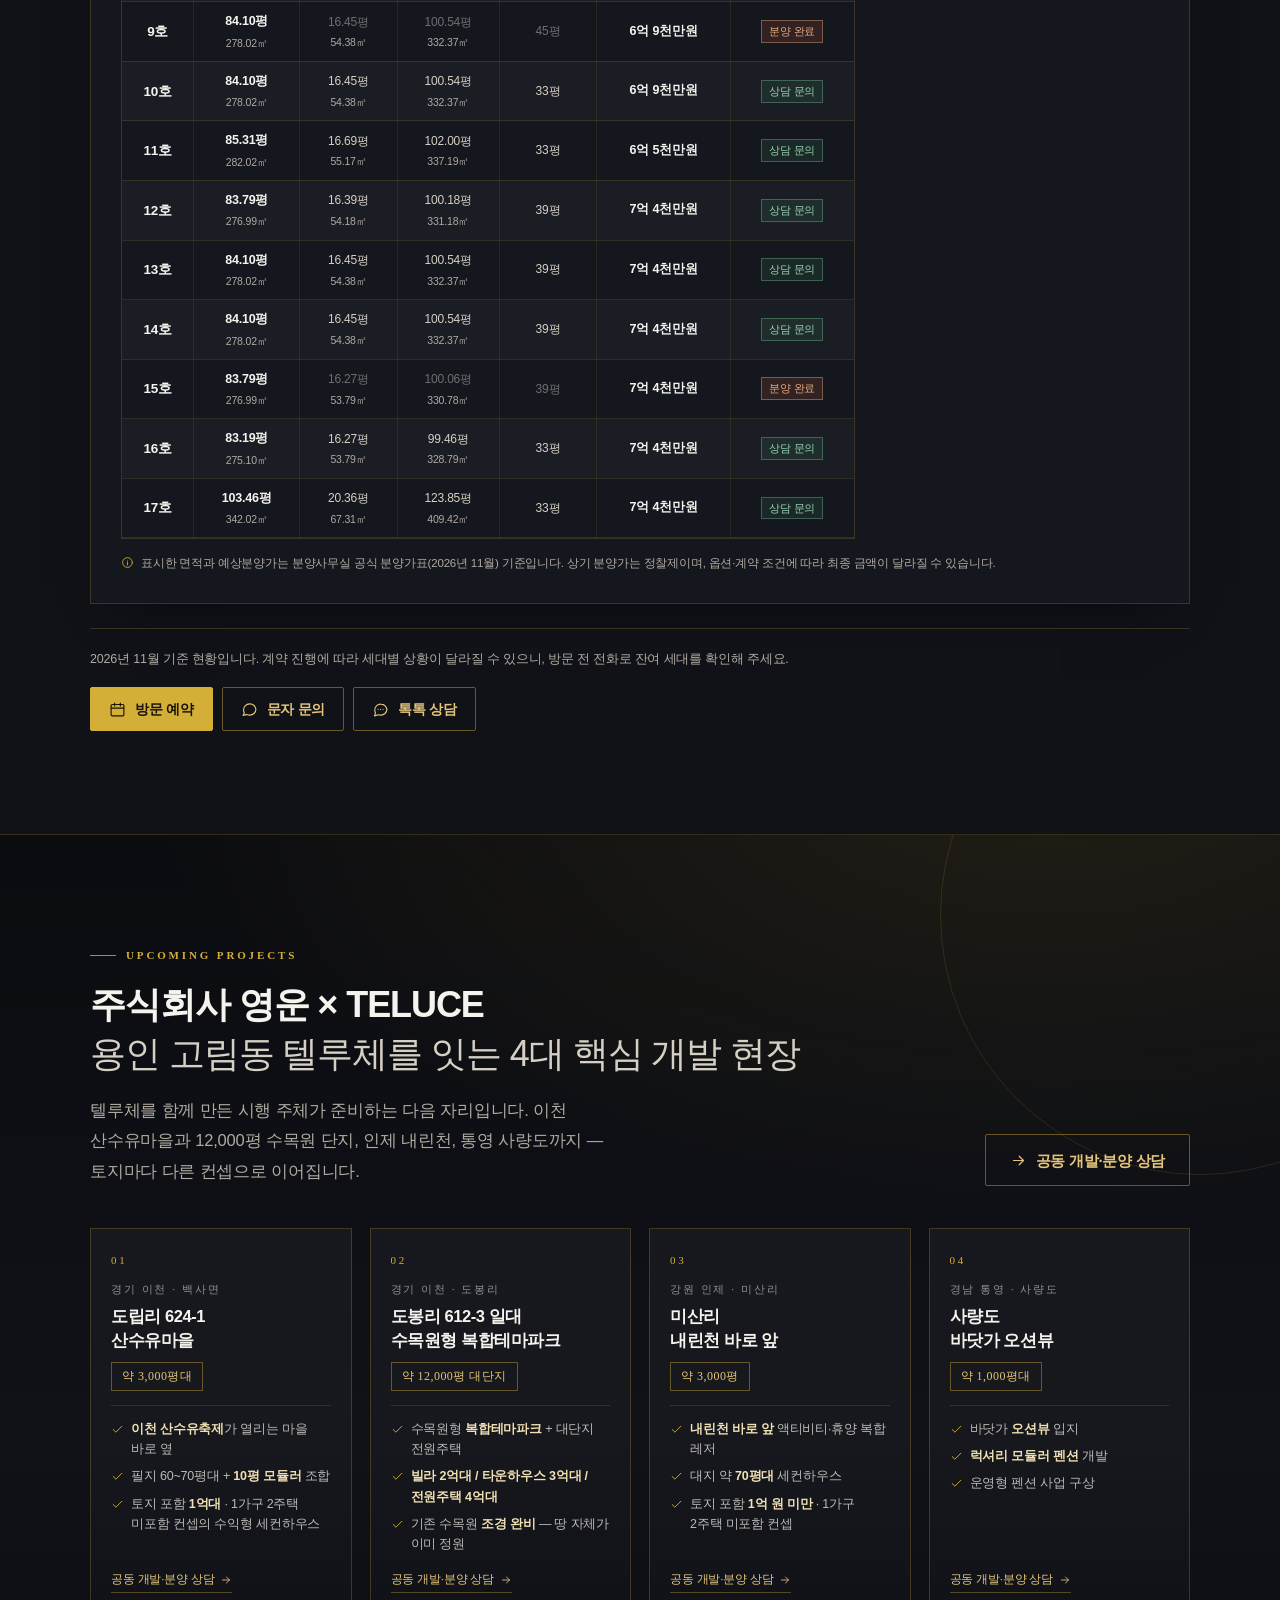
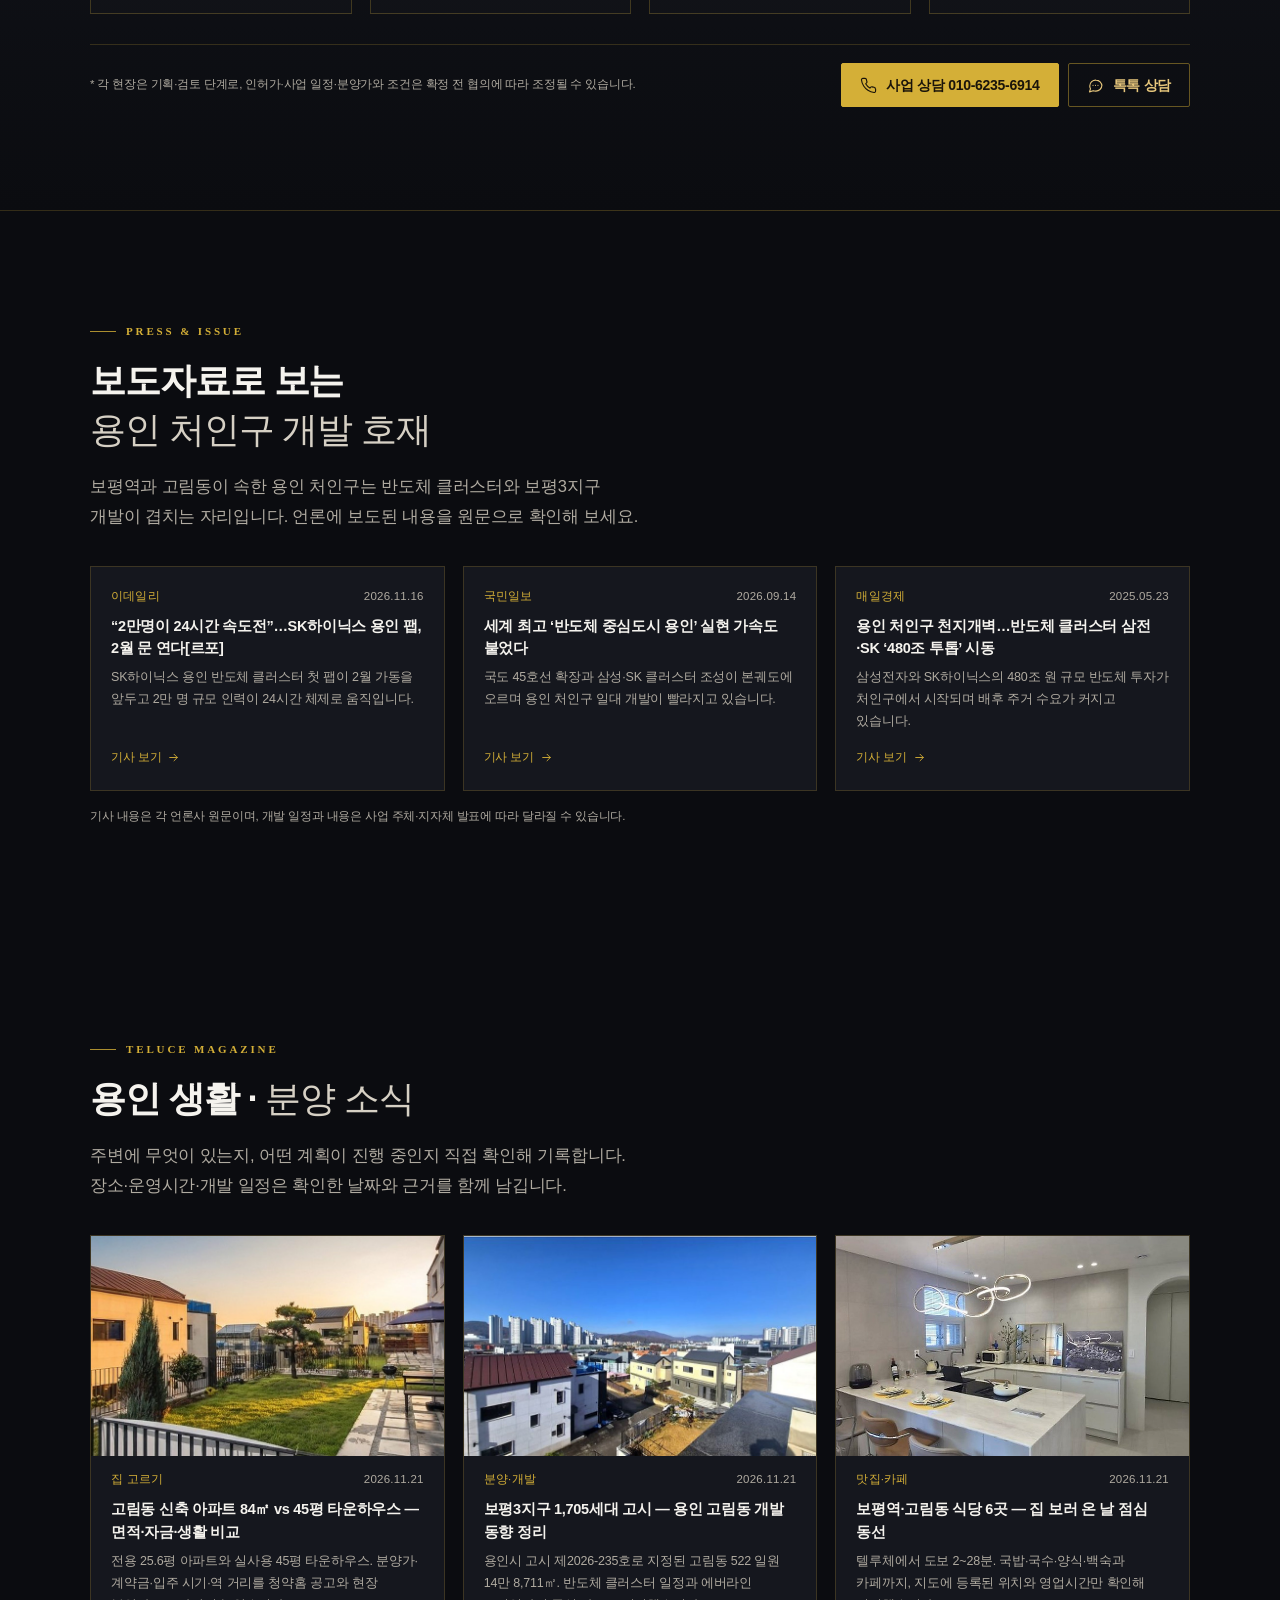
==== commit d478c32c: "내비게이션 주소 안내 박스 아이콘 크기 고정(.dmh-stop .k svg) — SVG가 크게 렌더링되던 문제 수정" ====
--- a/index.html
+++ b/index.html
@@ -329,6 +329,7 @@
 .dmh-place svg{width:16px;height:16px;flex:none;margin-top:4px;color:var(--gold)}
 .dmh-stop{margin-top:22px;padding:18px 20px 20px;border:1px solid rgba(212,175,55,.42);border-left:3px solid var(--gold);background:rgba(212,175,55,.08)}
 .dmh-stop .k{display:inline-flex;align-items:center;gap:7px;font-family:var(--ff-serif);font-size:10.5px;font-weight:700;letter-spacing:.2em;color:var(--gold-soft);margin-bottom:9px}
+.dmh-stop .k svg{width:13px;height:13px;flex:none}
 .dmh-stop p{margin:0;font-size:14.5px;line-height:1.82;color:var(--ink-2)}
 .dmh-stop b{color:#fff;font-weight:700}
 .dmh-warn{position:relative;margin-top:20px;padding:16px 18px 16px 20px;border:1px solid rgba(229,110,86,.5);background:linear-gradient(100deg,rgba(178,58,38,.22),rgba(178,58,38,.06));border-left:3px solid #E5856A}
